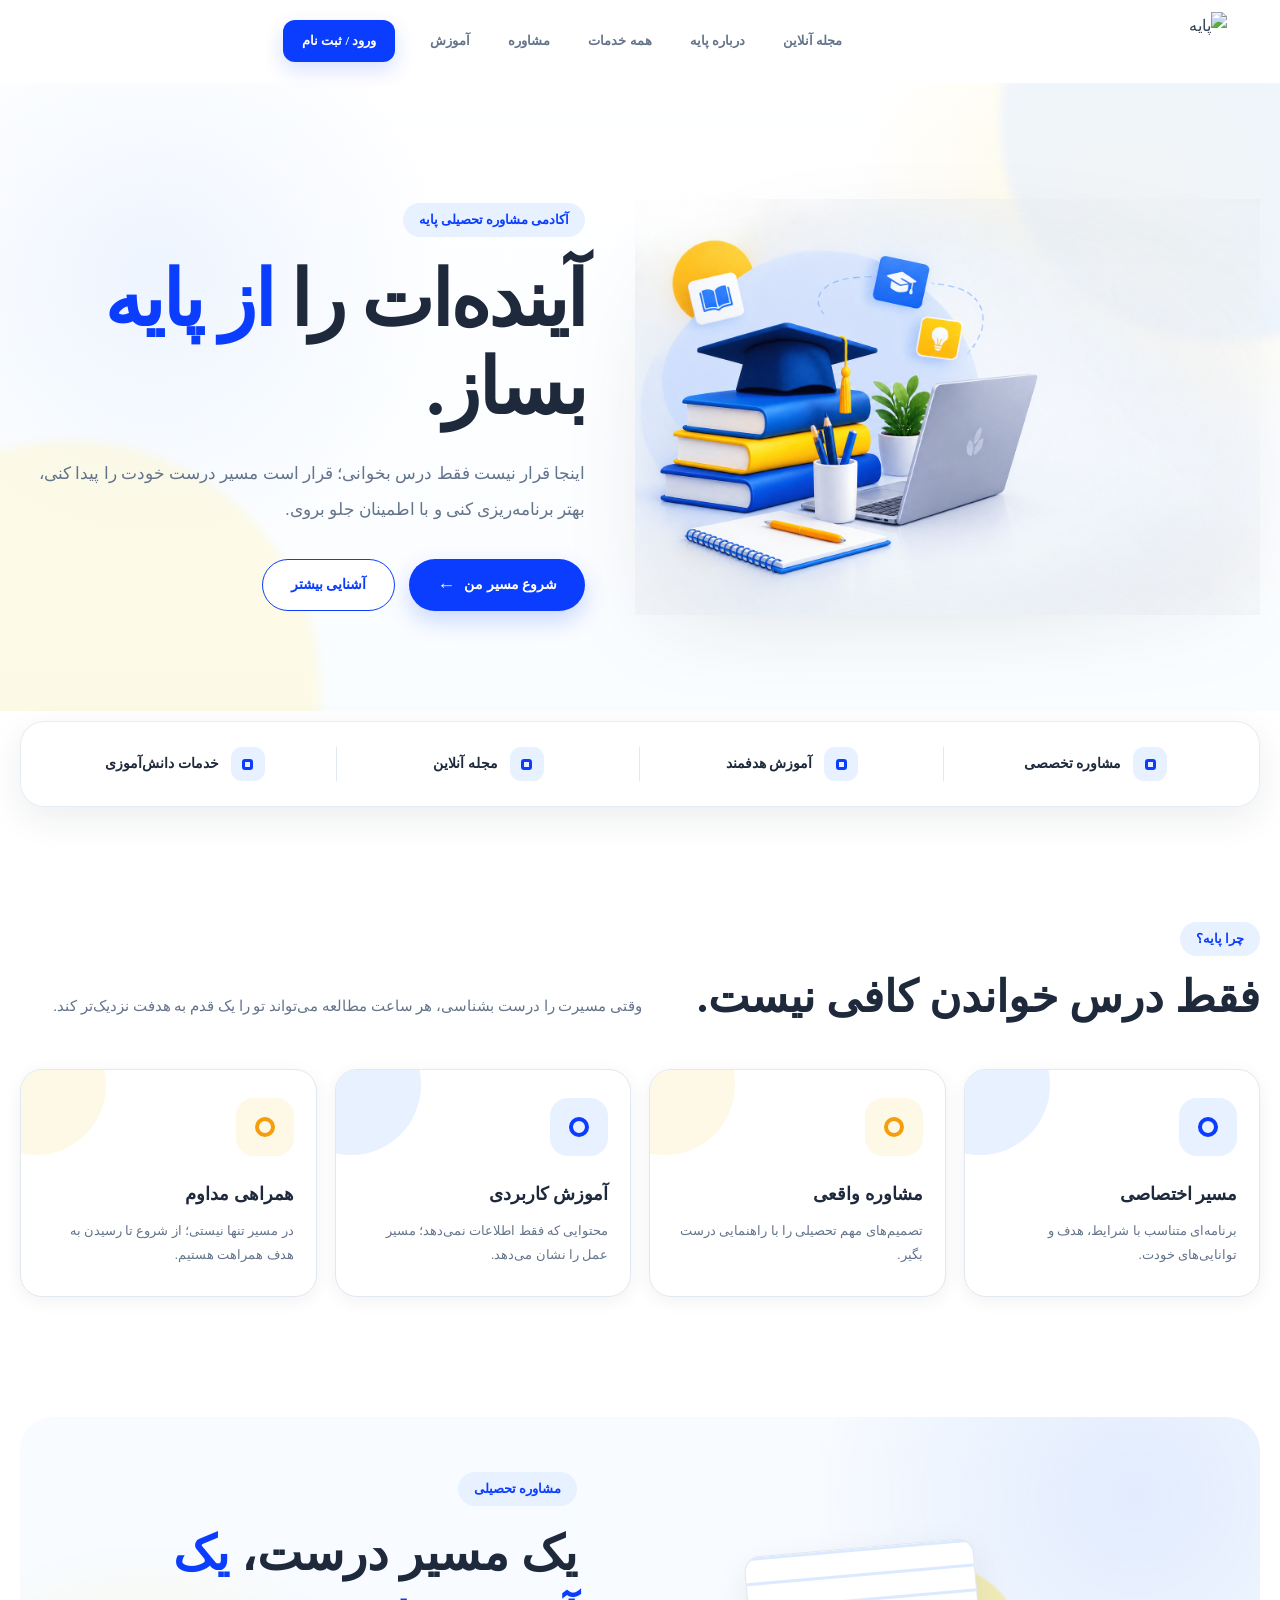
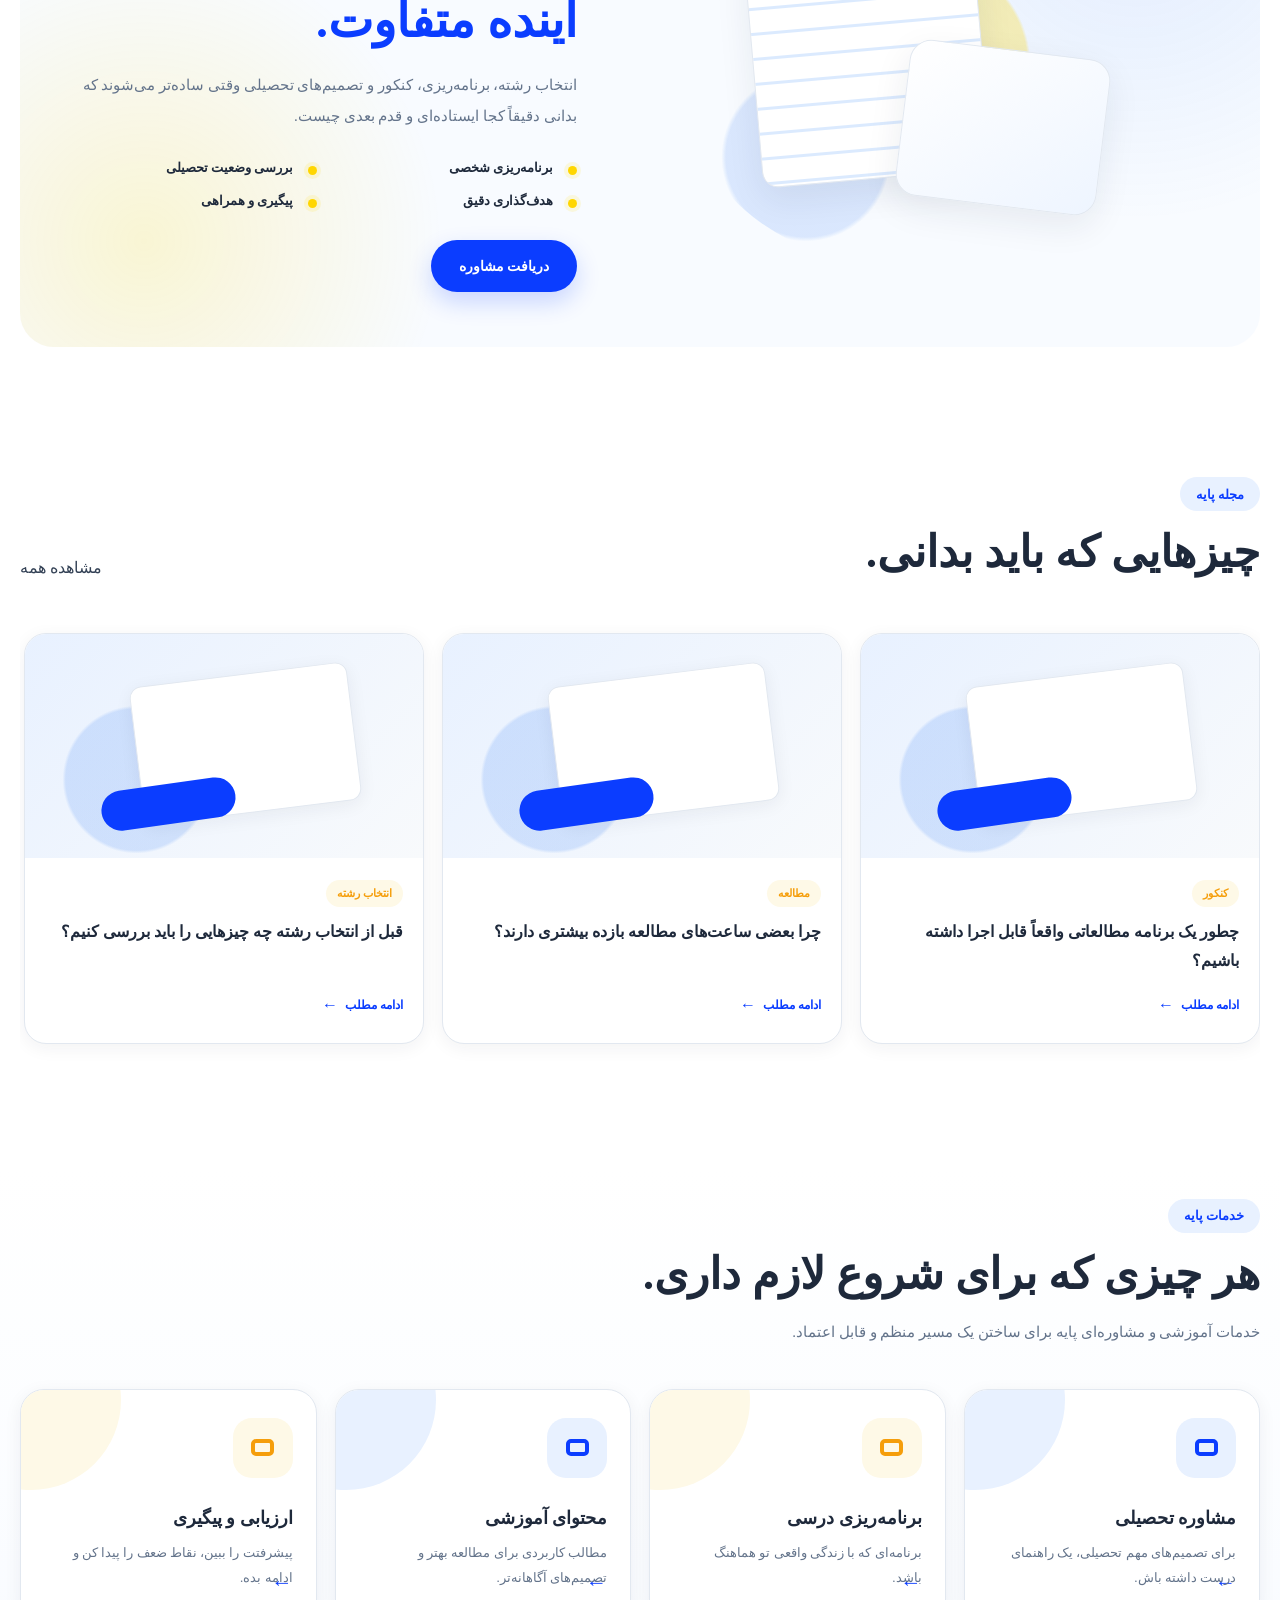
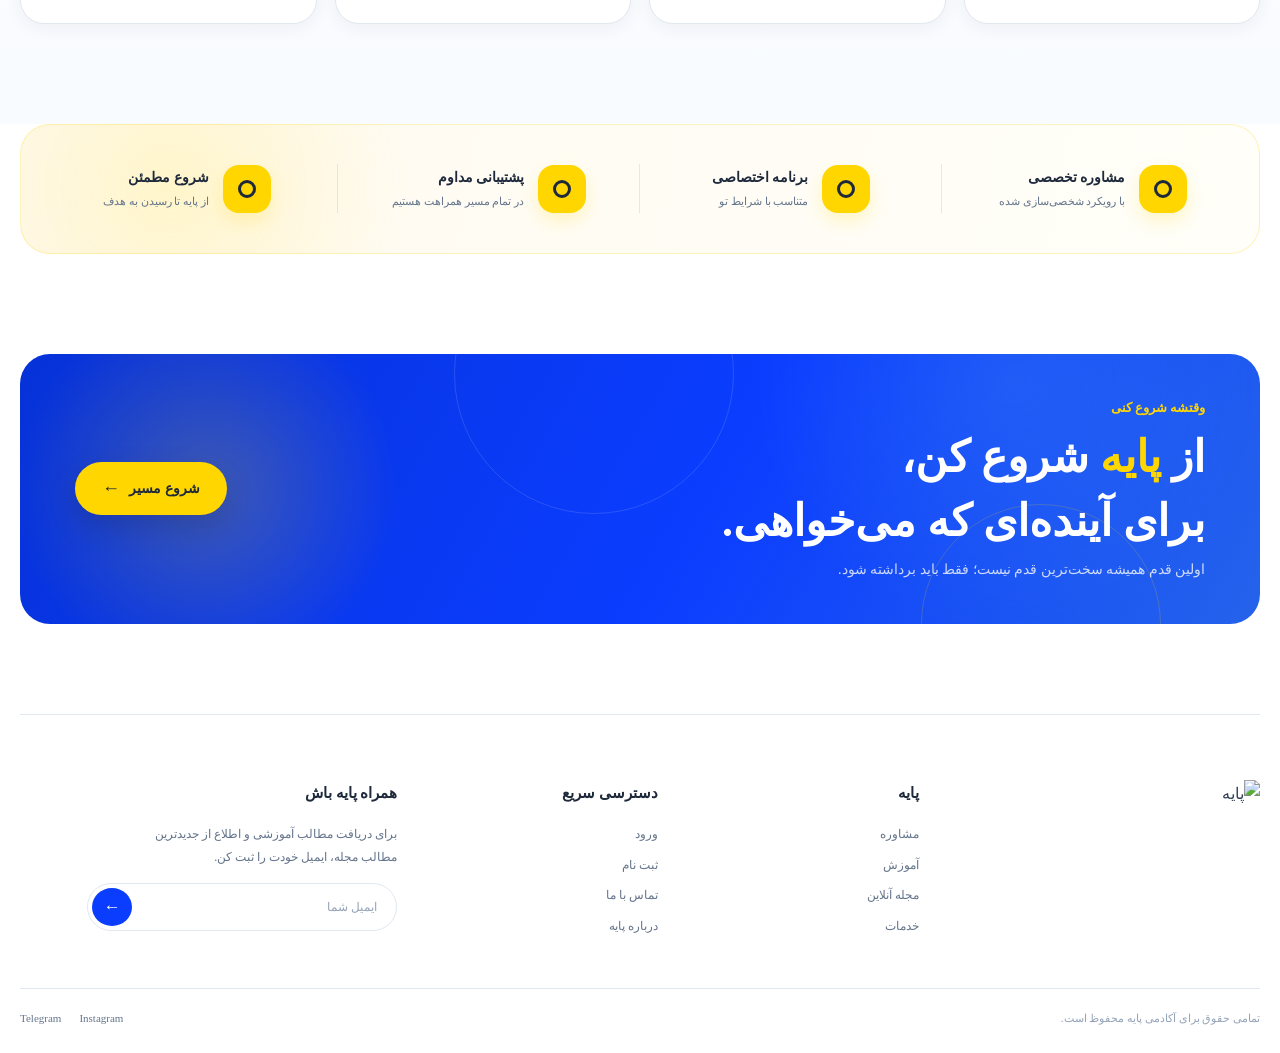
==== index.html @ 0c1ac615 "Update index.html nav for header" ====
<!DOCTYPE html>
<html lang="fa" dir="rtl">
<head>
    <meta charset="UTF-8">
    <meta name="viewport" content="width=device-width, initial-scale=1.0">
    <meta name="description" content="آکادمی مشاوره تحصیلی پایه؛ از پایه شروع کن.">
    <meta name="theme-color" content="#0B3DFF">
    <title>پایه | آکادمی مشاوره تحصیلی</title>

    <link rel="preconnect" href="https://fonts.googleapis.com">
    <link rel="preconnect" href="https://fonts.gstatic.com" crossorigin>
    <link href="https://fonts.googleapis.com/css2?family=Estedad:wght@400;500;600;700;800;900&display=swap" rel="stylesheet">

    <link rel="stylesheet" href="css/base.css">
    <link rel="stylesheet" href="css/header.css">
    <link rel="stylesheet" href="css/home.css">
    <link rel="stylesheet" href="css/login.css">
    <link rel="stylesheet" href="css/responsive.css">
</head>

<body>

    <header class="site-header">

        <div class="container header-inner">

            <a class="site-logo" href="index.html" aria-label="پایه">
                <img src="assets/images/logo.png" alt="پایه">
            </a>

            <nav class="main-navigation" id="main-navigation" aria-label="منوی اصلی">

                <a href="#magazine">
                    مجله آنلاین
                </a>

                <a href="#about">
                    درباره پایه
                </a>

                <a href="#services">
                    همه خدمات
                </a>

                <a href="#consultation">
                    مشاوره
                </a>

                <a href="#education">
                    آموزش
                </a>

                <a class="header-login-link" href="login.html">
                    ورود / ثبت نام
                </a>

            </nav>

            <button
                class="mobile-menu-toggle"
                type="button"
                aria-label="باز کردن منو"
                aria-expanded="false"
                aria-controls="main-navigation"
            >
                <span></span>
                <span></span>
                <span></span>
            </button>

        </div>

    </header>

    <main>

        <section class="hero-section">

            <div class="container hero-content">

                <div class="hero-visual">

                    <div class="hero-illustration">
                        <img src="assets/images/hero.png" alt="فضای آموزشی پایه">
                    </div>

                </div>

                <div class="hero-text">

                    <span class="eyebrow">
                        آکادمی مشاوره تحصیلی پایه
                    </span>

                    <h1>
                        آینده‌ات را
                        <strong>از پایه</strong>
                        بساز.
                    </h1>

                    <p>
                        اینجا قرار نیست فقط درس بخوانی؛
                        قرار است مسیر درست خودت را پیدا کنی،
                        بهتر برنامه‌ریزی کنی و با اطمینان جلو بروی.
                    </p>

                    <div class="hero-actions">

                        <a class="primary-button" href="#consultation">
                            شروع مسیر من
                        </a>

                        <a class="secondary-button" href="#services">
                            آشنایی بیشتر
                        </a>

                    </div>

                </div>

            </div>

        </section>

        <section class="quick-services">

            <div class="container">

                <div class="quick-services-track">

                    <a class="quick-service" href="#consultation">
                        <span class="quick-service-icon"></span>
                        <span>مشاوره تخصصی</span>
                    </a>

                    <a class="quick-service" href="#education">
                        <span class="quick-service-icon"></span>
                        <span>آموزش هدفمند</span>
                    </a>

                    <a class="quick-service" href="#magazine">
                        <span class="quick-service-icon"></span>
                        <span>مجله آنلاین</span>
                    </a>

                    <a class="quick-service" href="#services">
                        <span class="quick-service-icon"></span>
                        <span>خدمات دانش‌آموزی</span>
                    </a>

                </div>

            </div>

        </section>

        <section class="why-section" id="education">

            <div class="container">

                <div class="section-heading">

                    <span class="eyebrow">
                        چرا پایه؟
                    </span>

                    <h2>
                        فقط درس خواندن کافی نیست.
                    </h2>

                    <p>
                        وقتی مسیرت را درست بشناسی، هر ساعت مطالعه
                        می‌تواند تو را یک قدم به هدفت نزدیک‌تر کند.
                    </p>

                </div>

                <div class="features-grid">

                    <article class="feature-card">

                        <div class="feature-icon"></div>

                        <h3>
                            مسیر اختصاصی
                        </h3>

                        <p>
                            برنامه‌ای متناسب با شرایط، هدف و توانایی‌های خودت.
                        </p>

                    </article>

                    <article class="feature-card">

                        <div class="feature-icon"></div>

                        <h3>
                            مشاوره واقعی
                        </h3>

                        <p>
                            تصمیم‌های مهم تحصیلی را با راهنمایی درست بگیر.
                        </p>

                    </article>

                    <article class="feature-card">

                        <div class="feature-icon"></div>

                        <h3>
                            آموزش کاربردی
                        </h3>

                        <p>
                            محتوایی که فقط اطلاعات نمی‌دهد؛ مسیر عمل را نشان می‌دهد.
                        </p>

                    </article>

                    <article class="feature-card">

                        <div class="feature-icon"></div>

                        <h3>
                            همراهی مداوم
                        </h3>

                        <p>
                            در مسیر تنها نیستی؛ از شروع تا رسیدن به هدف همراهت هستیم.
                        </p>

                    </article>

                </div>

            </div>

        </section>

        <section class="consultation-section" id="consultation">

            <div class="container">

                <div class="consultation-content">

                    <div class="consultation-visual">

                        <div class="consultation-illustration"></div>

                    </div>

                    <div class="consultation-text">

                        <span class="eyebrow">
                            مشاوره تحصیلی
                        </span>

                        <h2>
                            یک مسیر درست،
                            <span>یک آینده متفاوت.</span>
                        </h2>

                        <p>
                            انتخاب رشته، برنامه‌ریزی، کنکور و تصمیم‌های تحصیلی
                            وقتی ساده‌تر می‌شوند که بدانی دقیقاً کجا ایستاده‌ای
                            و قدم بعدی چیست.
                        </p>

                        <ul>
                            <li>برنامه‌ریزی شخصی</li>
                            <li>بررسی وضعیت تحصیلی</li>
                            <li>هدف‌گذاری دقیق</li>
                            <li>پیگیری و همراهی</li>
                        </ul>

                        <a class="primary-button" href="login.html">
                            دریافت مشاوره
                        </a>

                    </div>

                </div>

            </div>

        </section>

        <section class="magazine-section" id="magazine">

            <div class="container">

                <div class="section-heading section-heading-inline">

                    <div>
                        <span class="eyebrow">
                            مجله پایه
                        </span>

                        <h2>
                            چیزهایی که باید بدانی.
                        </h2>
                    </div>

                    <a class="text-link" href="#">
                        مشاهده همه
                    </a>

                </div>

                <div class="magazine-track">

                    <article class="article-card">

                        <div class="article-image"></div>

                        <div class="article-content">

                            <span>
                                کنکور
                            </span>

                            <h3>
                                چطور یک برنامه مطالعاتی واقعاً قابل اجرا داشته باشیم؟
                            </h3>

                            <a href="#">
                                ادامه مطلب
                            </a>

                        </div>

                    </article>

                    <article class="article-card">

                        <div class="article-image"></div>

                        <div class="article-content">

                            <span>
                                مطالعه
                            </span>

                            <h3>
                                چرا بعضی ساعت‌های مطالعه بازده بیشتری دارند؟
                            </h3>

                            <a href="#">
                                ادامه مطلب
                            </a>

                        </div>

                    </article>

                    <article class="article-card">

                        <div class="article-image"></div>

                        <div class="article-content">

                            <span>
                                انتخاب رشته
                            </span>

                            <h3>
                                قبل از انتخاب رشته چه چیزهایی را باید بررسی کنیم؟
                            </h3>

                            <a href="#">
                                ادامه مطلب
                            </a>

                        </div>

                    </article>

                    <article class="article-card">

                        <div class="article-image"></div>

                        <div class="article-content">

                            <span>
                                انگیزشی
                            </span>

                            <h3>
                                از مقایسه خودت با دیگران دست بکش و مسیر خودت را بساز.
                            </h3>

                            <a href="#">
                                ادامه مطلب
                            </a>

                        </div>

                    </article>

                </div>

            </div>

        </section>

        <section class="services-section" id="services">

            <div class="container">

                <div class="section-heading">

                    <span class="eyebrow">
                        خدمات پایه
                    </span>

                    <h2>
                        هر چیزی که برای شروع لازم داری.
                    </h2>

                    <p>
                        خدمات آموزشی و مشاوره‌ای پایه برای ساختن یک مسیر منظم و قابل اعتماد.
                    </p>

                </div>

                <div class="services-grid">

                    <a class="service-card" href="login.html">

                        <div class="service-icon"></div>

                        <h3>
                            مشاوره تحصیلی
                        </h3>

                        <p>
                            برای تصمیم‌های مهم تحصیلی، یک راهنمای درست داشته باش.
                        </p>

                    </a>

                    <a class="service-card" href="#education">

                        <div class="service-icon"></div>

                        <h3>
                            برنامه‌ریزی درسی
                        </h3>

                        <p>
                            برنامه‌ای که با زندگی واقعی تو هماهنگ باشد.
                        </p>

                    </a>

                    <a class="service-card" href="#magazine">

                        <div class="service-icon"></div>

                        <h3>
                            محتوای آموزشی
                        </h3>

                        <p>
                            مطالب کاربردی برای مطالعه بهتر و تصمیم‌های آگاهانه‌تر.
                        </p>

                    </a>

                    <a class="service-card" href="login.html">

                        <div class="service-icon"></div>

                        <h3>
                            ارزیابی و پیگیری
                        </h3>

                        <p>
                            پیشرفتت را ببین، نقاط ضعف را پیدا کن و ادامه بده.
                        </p>

                    </a>

                </div>

            </div>

        </section>

        <section class="guarantee-section">

            <div class="container">

                <div class="guarantee-track">

                    <div class="guarantee-item">

                        <span class="guarantee-icon"></span>

                        <div>
                            <strong>مشاوره تخصصی</strong>
                            <small>با رویکرد شخصی‌سازی شده</small>
                        </div>

                    </div>

                    <div class="guarantee-item">

                        <span class="guarantee-icon"></span>

                        <div>
                            <strong>برنامه اختصاصی</strong>
                            <small>متناسب با شرایط تو</small>
                        </div>

                    </div>

                    <div class="guarantee-item">

                        <span class="guarantee-icon"></span>

                        <div>
                            <strong>پشتیبانی مداوم</strong>
                            <small>در تمام مسیر همراهت هستیم</small>
                        </div>

                    </div>

                    <div class="guarantee-item">

                        <span class="guarantee-icon"></span>

                        <div>
                            <strong>شروع مطمئن</strong>
                            <small>از پایه تا رسیدن به هدف</small>
                        </div>

                    </div>

                </div>

            </div>

        </section>

        <section class="final-cta">

            <div class="container">

                <div class="final-cta-content">

                    <div>

                        <span>
                            وقتشه شروع کنی
                        </span>

                        <h2>
                            از <strong>پایه</strong> شروع کن،
                            <br>
                            برای آینده‌ای که می‌خواهی.
                        </h2>

                        <p>
                            اولین قدم همیشه سخت‌ترین قدم نیست؛ فقط باید برداشته شود.
                        </p>

                    </div>

                    <a class="cta-button" href="login.html">
                        شروع مسیر
                    </a>

                </div>

            </div>

        </section>

    </main>

    <footer class="site-footer">

        <div class="container">

            <div class="footer-main">

                <div class="footer-brand">

                    <a href="index.html">
                        <img src="assets/images/logo.png" alt="پایه">
                    </a>

                </div>

                <div class="footer-column">

                    <h3>
                        پایه
                    </h3>

                    <a href="#consultation">
                        مشاوره
                    </a>

                    <a href="#education">
                        آموزش
                    </a>

                    <a href="#magazine">
                        مجله آنلاین
                    </a>

                    <a href="#services">
                        خدمات
                    </a>

                </div>

                <div class="footer-column">

                    <h3>
                        دسترسی سریع
                    </h3>

                    <a href="login.html">
                        ورود
                    </a>

                    <a href="login.html">
                        ثبت نام
                    </a>

                    <a href="#">
                        تماس با ما
                    </a>

                    <a href="#">
                        درباره پایه
                    </a>

                </div>

                <div class="footer-column">

                    <h3>
                        همراه پایه باش
                    </h3>

                    <p>
                        برای دریافت مطالب آموزشی و اطلاع از جدیدترین مطالب مجله، ایمیل خودت را ثبت کن.
                    </p>

                    <form class="newsletter-form">

                        <input
                            type="email"
                            name="email"
                            placeholder="ایمیل شما"
                            autocomplete="email"
                            aria-label="ایمیل شما"
                        >

                        <button type="submit" aria-label="ثبت ایمیل">
                            ←
                        </button>

                    </form>

                </div>

            </div>

            <div class="footer-bottom">

                <span>
                    تمامی حقوق برای آکادمی پایه محفوظ است.
                </span>

                <div class="footer-socials">

                    <a href="#" aria-label="اینستاگرام">
                        Instagram
                    </a>

                    <a href="#" aria-label="تلگرام">
                        Telegram
                    </a>

                </div>

            </div>

        </div>

    </footer>

    <script src="js/header.js" defer></script>
    <script src="js/main.js" defer></script>

</body>
</html>
---- css/base.css ----
:root {
    --primary: #0B3DFF;
    --primary-dark: #0632D8;
    --primary-light: #3B82F6;
    --primary-soft: #E8F1FF;

    --yellow: #FFD600;
    --yellow-light: #FDE68A;
    --yellow-soft: #FEF9E7;
    --orange: #F59E0B;

    --navy: #1E293B;
    --text: #334155;
    --text-light: #64748B;
    --muted: #94A3B8;

    --background: #FFFFFF;
    --surface: #F8FAFC;
    --surface-blue: #F1F5F9;
    --border: #E2E8F0;

    --success: #16A34A;
    --danger: #DC2626;

    --container: 1240px;
    --header-height: 84px;

    --radius-sm: 10px;
    --radius-md: 18px;
    --radius-lg: 28px;
    --radius-xl: 40px;

    --shadow-sm: 0 4px 18px rgba(30, 41, 59, 0.06);
    --shadow-md: 0 12px 35px rgba(30, 41, 59, 0.08);
    --shadow-lg: 0 20px 55px rgba(30, 41, 59, 0.12);

    --transition-fast: 0.2s ease;
    --transition: 0.3s ease;
    --transition-slow: 0.5s ease;
}

*,
*::before,
*::after {
    box-sizing: border-box;
    margin: 0;
    padding: 0;
}

html {
    scroll-behavior: smooth;
    scroll-padding-top: 110px;
    overflow-x: hidden;
}

body {
    min-width: 320px;
    background: var(--background);
    color: var(--text);
    font-family: "Estedad", sans-serif;
    font-size: 16px;
    font-weight: 400;
    line-height: 1.8;
    text-rendering: optimizeLegibility;
    -webkit-font-smoothing: antialiased;
    overflow-x: hidden;
}

body,
button,
input,
textarea,
select {
    font-family: inherit;
}

button,
input,
textarea,
select {
    font-size: inherit;
}

button,
a {
    -webkit-tap-highlight-color: transparent;
}

button {
    border: 0;
    background: none;
    cursor: pointer;
}

a {
    color: inherit;
    text-decoration: none;
}

img,
svg {
    display: block;
    max-width: 100%;
}

img {
    height: auto;
}

ul,
ol {
    list-style: none;
}

input,
textarea {
    outline: none;
}

::selection {
    background: var(--primary);
    color: #fff;
}

::-webkit-scrollbar {
    width: 8px;
    height: 8px;
}

::-webkit-scrollbar-track {
    background: var(--surface);
}

::-webkit-scrollbar-thumb {
    background: #CBD5E1;
    border-radius: 999px;
}

::-webkit-scrollbar-thumb:hover {
    background: var(--primary-light);
}

.site-wrapper {
    position: relative;
    width: 100%;
    min-height: 100vh;
    overflow: hidden;
}

.container {
    width: min(calc(100% - 40px), var(--container));
    margin-inline: auto;
}

.eyebrow {
    display: inline-flex;
    align-items: center;
    width: fit-content;
    min-height: 34px;
    padding: 5px 16px;
    border-radius: 999px;
    background: var(--primary-soft);
    color: var(--primary);
    font-size: 13px;
    font-weight: 700;
    line-height: 1.5;
}

.primary-button,
.secondary-button,
.header-cta,
.cta-button,
.section-link {
    display: inline-flex;
    align-items: center;
    justify-content: center;
    white-space: nowrap;
    transition:
        transform var(--transition),
        background-color var(--transition),
        color var(--transition),
        box-shadow var(--transition),
        border-color var(--transition);
}

.primary-button {
    min-height: 52px;
    padding: 10px 28px;
    border-radius: 999px;
    background: var(--primary);
    color: #fff;
    font-size: 14px;
    font-weight: 700;
    box-shadow: 0 10px 25px rgba(11, 61, 255, 0.2);
}

.primary-button:hover {
    background: var(--primary-dark);
    transform: translateY(-2px);
    box-shadow: 0 14px 30px rgba(11, 61, 255, 0.26);
}

.secondary-button {
    min-height: 52px;
    padding: 10px 28px;
    border: 1.5px solid var(--primary);
    border-radius: 999px;
    background: #fff;
    color: var(--primary);
    font-size: 14px;
    font-weight: 700;
}

.secondary-button:hover {
    background: var(--primary-soft);
    transform: translateY(-2px);
}

.section-heading {
    margin-bottom: 42px;
}

.section-heading h2 {
    margin-top: 12px;
    color: var(--navy);
    font-size: clamp(28px, 4vw, 44px);
    font-weight: 900;
    line-height: 1.35;
}

.section-heading h2 span {
    color: var(--primary);
}

.section-heading p {
    max-width: 620px;
    margin-top: 12px;
    color: var(--text-light);
    font-size: 15px;
    line-height: 2;
}

.section-heading-inline {
    display: flex;
    align-items: flex-end;
    justify-content: space-between;
    gap: 30px;
}

.section-link {
    color: var(--primary);
    font-size: 14px;
    font-weight: 700;
}

.section-link:hover {
    transform: translateX(-4px);
}

.mobile-menu-toggle {
    display: none;
    align-items: center;
    justify-content: center;
    flex-direction: column;
    gap: 5px;
    width: 44px;
    height: 44px;
    border-radius: 12px;
    background: var(--primary-soft);
}

.mobile-menu-toggle span {
    display: block;
    width: 20px;
    height: 2px;
    border-radius: 5px;
    background: var(--primary);
    transition: transform var(--transition), opacity var(--transition);
}

.no-scroll {
    overflow: hidden;
}

@media (max-width: 1100px) {
    :root {
        --container: 960px;
    }

    .container {
        width: min(calc(100% - 32px), var(--container));
    }
}

@media (max-width: 767px) {
    :root {
        --header-height: 70px;
    }

    html {
        scroll-padding-top: 85px;
    }

    body {
        font-size: 15px;
    }

    .container {
        width: calc(100% - 28px);
    }

    .eyebrow {
        min-height: 30px;
        padding: 4px 13px;
        font-size: 11px;
    }

    .primary-button,
    .secondary-button {
        min-height: 48px;
        padding-inline: 22px;
        font-size: 13px;
    }

    .section-heading {
        margin-bottom: 28px;
    }

    .section-heading h2 {
        margin-top: 9px;
        font-size: 28px;
    }

    .section-heading p {
        font-size: 13px;
        line-height: 1.9;
    }

    .section-heading-inline {
        align-items: flex-start;
        flex-direction: column;
        gap: 14px;
    }

    .mobile-menu-toggle {
        display: flex;
    }

    ::-webkit-scrollbar {
        width: 5px;
        height: 5px;
    }
}

@media (prefers-reduced-motion: reduce) {
    html {
        scroll-behavior: auto;
    }

    *,
    *::before,
    *::after {
        scroll-behavior: auto !important;
        transition-duration: 0.01ms !important;
        animation-duration: 0.01ms !important;
        animation-iteration-count: 1 !important;
    }
}
---- css/header.css ----
.site-header {
    position: sticky;
    top: 0;
    z-index: 1000;
    width: 100%;
    border-bottom: 1px solid transparent;
    background: rgba(255, 255, 255, 0.88);
    backdrop-filter: blur(18px);
    -webkit-backdrop-filter: blur(18px);
    transition:
        background-color var(--transition),
        border-color var(--transition),
        box-shadow var(--transition);
}

.site-header.is-scrolled {
    border-color: rgba(226, 232, 240, 0.9);
    background: rgba(255, 255, 255, 0.96);
    box-shadow: 0 8px 30px rgba(15, 23, 42, 0.06);
}

.header-inner {
    display: flex;
    align-items: center;
    justify-content: space-between;
    min-height: 82px;
    gap: 35px;
}

.site-logo {
    display: inline-flex;
    align-items: center;
    justify-content: center;
    flex-shrink: 0;
    width: 105px;
    height: 62px;
}

.site-logo img {
    display: block;
    width: auto;
    max-width: 100%;
    height: 58px;
    object-fit: contain;
}

.main-navigation {
    display: flex;
    align-items: center;
    justify-content: center;
    gap: 8px;
    margin-right: auto;
    margin-left: auto;
}

.main-navigation a {
    position: relative;
    display: inline-flex;
    align-items: center;
    justify-content: center;
    min-height: 42px;
    padding: 8px 15px;
    border-radius: 12px;
    color: var(--text-light);
    font-size: 13px;
    font-weight: 600;
    transition:
        color var(--transition),
        background-color var(--transition);
}

.main-navigation a:not(.header-login-link)::after {
    position: absolute;
    right: 50%;
    bottom: 3px;
    width: 0;
    height: 2px;
    border-radius: 999px;
    background: var(--primary);
    content: "";
    transform: translateX(50%);
    transition: width var(--transition);
}

.main-navigation a:not(.header-login-link):hover {
    color: var(--primary);
    background: var(--primary-soft);
}

.main-navigation a:not(.header-login-link):hover::after {
    width: 18px;
}

.main-navigation .header-login-link {
    margin-right: 12px;
    padding: 9px 19px;
    background: var(--primary);
    color: #fff;
    box-shadow: 0 8px 20px rgba(11, 61, 255, 0.16);
}

.main-navigation .header-login-link:hover {
    background: var(--primary-dark);
    color: #fff;
    transform: translateY(-1px);
}

.mobile-menu-toggle {
    display: none;
    align-items: center;
    justify-content: center;
    flex-direction: column;
    gap: 5px;
    width: 43px;
    height: 43px;
    flex-shrink: 0;
    border: 1px solid var(--border);
    border-radius: 13px;
    background: #fff;
}

.mobile-menu-toggle span {
    display: block;
    width: 19px;
    height: 2px;
    border-radius: 999px;
    background: var(--navy);
    transition:
        transform var(--transition),
        opacity var(--transition);
}

.mobile-menu-toggle.is-active span:nth-child(1) {
    transform: translateY(7px) rotate(45deg);
}

.mobile-menu-toggle.is-active span:nth-child(2) {
    opacity: 0;
}

.mobile-menu-toggle.is-active span:nth-child(3) {
    transform: translateY(-7px) rotate(-45deg);
}

@media (max-width: 900px) {
    .header-inner {
        min-height: 74px;
        gap: 20px;
    }

    .site-logo {
        width: 90px;
        height: 56px;
    }

    .site-logo img {
        height: 52px;
    }

    .main-navigation {
        gap: 2px;
    }

    .main-navigation a {
        padding-inline: 11px;
        font-size: 12px;
    }

    .main-navigation .header-login-link {
        margin-right: 7px;
        padding-inline: 14px;
    }
}

@media (max-width: 820px) {
    .header-inner {
        min-height: 68px;
    }

    .site-logo {
        width: 82px;
        height: 50px;
    }

    .site-logo img {
        height: 48px;
    }

    .mobile-menu-toggle {
        display: flex;
    }

    .main-navigation {
        position: absolute;
        top: calc(100% + 8px);
        right: 14px;
        left: 14px;
        display: flex;
        align-items: stretch;
        flex-direction: column;
        gap: 4px;
        margin: 0;
        padding: 9px;
        border: 1px solid rgba(226, 232, 240, 0.9);
        border-radius: 20px;
        background: rgba(255, 255, 255, 0.98);
        box-shadow: 0 20px 45px rgba(15, 23, 42, 0.12);
        opacity: 0;
        visibility: hidden;
        transform: translateY(-8px);
        transition:
            opacity var(--transition),
            visibility var(--transition),
            transform var(--transition);
    }

    .main-navigation.is-open {
        opacity: 1;
        visibility: visible;
        transform: translateY(0);
    }

    .main-navigation a {
        justify-content: flex-start;
        min-height: 48px;
        padding: 10px 15px;
        border-radius: 13px;
        font-size: 13px;
    }

    .main-navigation a:not(.header-login-link)::after {
        display: none;
    }

    .main-navigation a:not(.header-login-link):hover {
        background: var(--primary-soft);
    }

    .main-navigation .header-login-link {
        justify-content: center;
        margin: 4px 0 0;
    }
}

@media (max-width: 420px) {
    .header-inner {
        padding-inline: 14px;
    }

    .main-navigation {
        right: 10px;
        left: 10px;
    }
}
---- css/home.css ----
.hero-section {
    position: relative;
    isolation: isolate;
    padding: 54px 0 34px;
    overflow: hidden;
    background:
        radial-gradient(circle at 12% 30%, rgba(59, 130, 246, 0.08), transparent 24%),
        radial-gradient(circle at 88% 18%, rgba(255, 214, 0, 0.11), transparent 22%),
        linear-gradient(180deg, #ffffff 0%, #fafdff 100%);
}

.hero-section::before {
    position: absolute;
    top: -180px;
    right: -160px;
    z-index: -1;
    width: 440px;
    height: 440px;
    border-radius: 50%;
    background: rgba(232, 241, 255, 0.65);
    content: "";
    filter: blur(4px);
}

.hero-section::after {
    position: absolute;
    bottom: -230px;
    left: -180px;
    z-index: -1;
    width: 500px;
    height: 500px;
    border-radius: 50%;
    background: rgba(255, 246, 198, 0.42);
    content: "";
    filter: blur(5px);
}

.hero-content {
    display: grid;
    grid-template-columns: minmax(0, 1.05fr) minmax(0, 0.95fr);
    align-items: center;
    gap: 50px;
    min-height: 540px;
}

.hero-visual {
    position: relative;
    display: flex;
    align-items: center;
    justify-content: center;
    min-height: 500px;
    order: 1;
}

.hero-illustration {
    position: relative;
    display: flex;
    align-items: center;
    justify-content: center;
    width: 100%;
    max-width: 650px;
    min-height: 0;
    margin: 0 auto;
    background: transparent;
}

.hero-illustration img {
    display: block;
    width: 100%;
    max-width: 650px;
    height: auto;
    object-fit: contain;
    filter: drop-shadow(0 22px 35px rgba(15, 23, 42, 0.1));
}

.hero-text {
    position: relative;
    z-index: 2;
    order: 2;
}

.hero-text .eyebrow {
    margin-bottom: 20px;
}

.hero-text h1 {
    max-width: 650px;
    color: var(--navy);
    font-size: clamp(48px, 6vw, 78px);
    font-weight: 900;
    line-height: 1.15;
    letter-spacing: -2px;
}

.hero-text h1 strong {
    color: var(--primary);
    font-weight: 900;
}

.hero-text h1 span {
    display: block;
    color: var(--yellow);
}

.hero-text > p {
    max-width: 600px;
    margin-top: 22px;
    color: var(--text-light);
    font-size: 17px;
    font-weight: 500;
    line-height: 2.15;
}

.hero-actions {
    display: flex;
    align-items: center;
    gap: 14px;
    margin-top: 30px;
}

.hero-actions .primary-button::after {
    margin-right: 9px;
    content: "←";
    font-size: 18px;
    line-height: 1;
}

.quick-services {
    position: relative;
    z-index: 5;
    padding: 10px 0 65px;
}

.quick-services-track {
    display: flex;
    align-items: stretch;
    justify-content: space-between;
    min-height: 86px;
    padding: 8px 12px;
    border: 1px solid rgba(226, 232, 240, 0.8);
    border-radius: 24px;
    background: rgba(255, 255, 255, 0.94);
    box-shadow: var(--shadow-md);
}

.quick-service {
    position: relative;
    display: flex;
    align-items: center;
    justify-content: center;
    gap: 12px;
    flex: 1;
    min-width: 0;
    padding: 14px 20px;
    color: var(--navy);
    font-size: 14px;
    font-weight: 700;
    transition:
        color var(--transition),
        background-color var(--transition),
        transform var(--transition);
}

.quick-service + .quick-service::before {
    position: absolute;
    top: 25%;
    right: 0;
    width: 1px;
    height: 50%;
    background: var(--border);
    content: "";
}

.quick-service:hover {
    color: var(--primary);
    background: var(--primary-soft);
    border-radius: 16px;
    transform: translateY(-2px);
}

.quick-service-icon {
    position: relative;
    display: inline-flex;
    align-items: center;
    justify-content: center;
    width: 34px;
    height: 34px;
    flex-shrink: 0;
    border-radius: 11px;
    background: var(--primary-soft);
}

.quick-service-icon::before {
    width: 11px;
    height: 11px;
    border: 3px solid var(--primary);
    border-radius: 3px;
    content: "";
}

.why-section {
    position: relative;
    padding: 50px 0 100px;
    background: #fff;
}

.why-section .section-heading {
    display: grid;
    grid-template-columns: auto minmax(0, 1fr);
    grid-template-areas:
        "eyebrow eyebrow"
        "title text";
    align-items: end;
    column-gap: 55px;
}

.why-section .section-heading .eyebrow {
    grid-area: eyebrow;
}

.why-section .section-heading h2 {
    grid-area: title;
}

.why-section .section-heading p {
    grid-area: text;
    margin: 0 0 6px;
}

.features-grid {
    display: grid;
    grid-template-columns: repeat(4, minmax(0, 1fr));
    gap: 18px;
}

.feature-card {
    position: relative;
    min-height: 225px;
    padding: 28px 22px;
    border: 1px solid var(--border);
    border-radius: 22px;
    background: #fff;
    box-shadow: var(--shadow-sm);
    overflow: hidden;
    transition:
        transform var(--transition),
        box-shadow var(--transition),
        border-color var(--transition);
}

.feature-card::before {
    position: absolute;
    top: -55px;
    left: -55px;
    width: 140px;
    height: 140px;
    border-radius: 50%;
    background: var(--primary-soft);
    content: "";
}

.feature-card:nth-child(even)::before {
    background: var(--yellow-soft);
}

.feature-card:hover {
    border-color: rgba(11, 61, 255, 0.18);
    transform: translateY(-7px);
    box-shadow: var(--shadow-md);
}

.feature-icon {
    position: relative;
    z-index: 1;
    display: flex;
    align-items: center;
    justify-content: center;
    width: 58px;
    height: 58px;
    margin-bottom: 22px;
    border-radius: 18px;
    background: var(--primary-soft);
}

.feature-card:nth-child(even) .feature-icon {
    background: var(--yellow-soft);
}

.feature-icon::before {
    width: 20px;
    height: 20px;
    border: 4px solid var(--primary);
    border-radius: 50%;
    content: "";
}

.feature-card:nth-child(even) .feature-icon::before {
    border-color: var(--orange);
}

.feature-card h3 {
    position: relative;
    z-index: 1;
    color: var(--navy);
    font-size: 18px;
    font-weight: 800;
}

.feature-card p {
    position: relative;
    z-index: 1;
    margin-top: 8px;
    color: var(--text-light);
    font-size: 13px;
    line-height: 1.9;
}

.consultation-section {
    padding: 20px 0 100px;
}

.consultation-content {
    display: grid;
    grid-template-columns: minmax(0, 1fr) minmax(0, 0.9fr);
    align-items: center;
    gap: 70px;
    min-height: 470px;
    padding: 55px;
    border-radius: 34px;
    background:
        radial-gradient(circle at 10% 80%, rgba(255, 214, 0, 0.17), transparent 25%),
        radial-gradient(circle at 90% 15%, rgba(59, 130, 246, 0.12), transparent 27%),
        #f8fbff;
    overflow: hidden;
}

.consultation-visual {
    position: relative;
    display: flex;
    align-items: center;
    justify-content: center;
    min-height: 350px;
    order: 1;
}

.consultation-illustration {
    position: relative;
    width: min(100%, 480px);
    aspect-ratio: 1 / 0.78;
    border-radius: 45% 55% 50% 50%;
    background:
        radial-gradient(circle at 50% 45%, rgba(255, 214, 0, 0.28) 0 32%, transparent 33%),
        radial-gradient(circle at 25% 70%, rgba(59, 130, 246, 0.16) 0 18%, transparent 19%);
}

.consultation-illustration::before {
    position: absolute;
    top: 14%;
    left: 14%;
    width: 48%;
    height: 62%;
    border-radius: 16px;
    background:
        repeating-linear-gradient(
            to bottom,
            #dbeafe 0 3px,
            transparent 3px 25px
        ),
        #fff;
    border: 1px solid var(--border);
    box-shadow: var(--shadow-md);
    content: "";
    transform: rotate(-5deg);
}

.consultation-illustration::after {
    position: absolute;
    right: 13%;
    bottom: 17%;
    width: 42%;
    height: 42%;
    border-radius: 22px;
    background:
        linear-gradient(145deg, #fff 0%, #eef5ff 100%);
    border: 1px solid var(--border);
    box-shadow: var(--shadow-md);
    content: "";
    transform: rotate(7deg);
}

.consultation-text {
    order: 2;
}

.consultation-text h2 {
    margin-top: 14px;
    color: var(--navy);
    font-size: clamp(30px, 4vw, 48px);
    font-weight: 900;
    line-height: 1.4;
}

.consultation-text h2 span {
    color: var(--primary);
}

.consultation-text > p {
    max-width: 600px;
    margin-top: 15px;
    color: var(--text-light);
    font-size: 15px;
    line-height: 2.1;
}

.consultation-text ul {
    display: grid;
    grid-template-columns: repeat(2, minmax(0, 1fr));
    gap: 10px 18px;
    margin: 23px 0 28px;
}

.consultation-text li {
    position: relative;
    padding-right: 24px;
    color: var(--navy);
    font-size: 13px;
    font-weight: 600;
}

.consultation-text li::before {
    position: absolute;
    top: 10px;
    right: 0;
    width: 9px;
    height: 9px;
    border-radius: 50%;
    background: var(--yellow);
    box-shadow: 0 0 0 4px rgba(255, 214, 0, 0.13);
    content: "";
}

.magazine-section {
    padding: 30px 0 105px;
    background: #fff;
}

.magazine-track {
    display: flex;
    gap: 18px;
    overflow-x: auto;
    overscroll-behavior-inline: contain;
    scroll-snap-type: x mandatory;
    scrollbar-width: none;
    padding: 8px 2px 20px;
}

.magazine-track::-webkit-scrollbar {
    display: none;
}

.article-card {
    flex: 0 0 calc((100% - 36px) / 3);
    scroll-snap-align: start;
    min-width: 280px;
    border: 1px solid var(--border);
    border-radius: 22px;
    background: #fff;
    overflow: hidden;
    box-shadow: var(--shadow-sm);
    transition:
        transform var(--transition),
        box-shadow var(--transition);
}

.article-card:hover {
    transform: translateY(-6px);
    box-shadow: var(--shadow-md);
}

.article-image {
    position: relative;
    aspect-ratio: 16 / 9;
    background:
        radial-gradient(circle at 70% 35%, rgba(255, 214, 0, 0.7) 0 12%, transparent 13%),
        radial-gradient(circle at 28% 65%, rgba(59, 130, 246, 0.18) 0 22%, transparent 23%),
        linear-gradient(135deg, #e8f1ff, #f8fafc);
    overflow: hidden;
}

.article-image::before {
    position: absolute;
    top: 18%;
    right: 17%;
    width: 55%;
    height: 62%;
    border-radius: 12px;
    background: #fff;
    border: 1px solid var(--border);
    box-shadow: var(--shadow-sm);
    content: "";
    transform: rotate(-7deg);
}

.article-image::after {
    position: absolute;
    bottom: 15%;
    left: 19%;
    width: 34%;
    height: 18%;
    border-radius: 999px;
    background: var(--primary);
    content: "";
    transform: rotate(-8deg);
}

.article-content {
    padding: 20px 20px 23px;
}

.article-content > span {
    display: inline-flex;
    padding: 4px 11px;
    border-radius: 999px;
    background: var(--yellow-soft);
    color: var(--orange);
    font-size: 11px;
    font-weight: 700;
}

.article-content h3 {
    min-height: 58px;
    margin-top: 11px;
    color: var(--navy);
    font-size: 16px;
    font-weight: 800;
    line-height: 1.8;
}

.article-content a {
    display: inline-flex;
    align-items: center;
    gap: 7px;
    margin-top: 15px;
    color: var(--primary);
    font-size: 12px;
    font-weight: 700;
}

.article-content a::after {
    content: "←";
    font-size: 16px;
}

.services-section {
    padding: 30px 0 100px;
    background: linear-gradient(180deg, #fff 0%, #f8fbff 100%);
}

.services-grid {
    display: grid;
    grid-template-columns: repeat(4, minmax(0, 1fr));
    gap: 18px;
}

.service-card {
    position: relative;
    min-height: 235px;
    padding: 28px 23px;
    border: 1px solid var(--border);
    border-radius: 24px;
    background: #fff;
    box-shadow: var(--shadow-sm);
    overflow: hidden;
    transition:
        transform var(--transition),
        box-shadow var(--transition),
        border-color var(--transition);
}

.service-card::before {
    position: absolute;
    top: -80px;
    left: -80px;
    width: 180px;
    height: 180px;
    border-radius: 50%;
    background: var(--primary-soft);
    content: "";
}

.service-card:nth-child(even)::before {
    background: var(--yellow-soft);
}

.service-card:hover {
    border-color: rgba(11, 61, 255, 0.2);
    transform: translateY(-7px);
    box-shadow: var(--shadow-md);
}

.service-icon {
    position: relative;
    z-index: 1;
    display: flex;
    align-items: center;
    justify-content: center;
    width: 60px;
    height: 60px;
    margin-bottom: 24px;
    border-radius: 19px;
    background: var(--primary-soft);
}

.service-card:nth-child(even) .service-icon {
    background: var(--yellow-soft);
}

.service-icon::before {
    width: 23px;
    height: 17px;
    border: 4px solid var(--primary);
    border-radius: 5px;
    content: "";
}

.service-card:nth-child(even) .service-icon::before {
    border-color: var(--orange);
}

.service-card h3 {
    position: relative;
    z-index: 1;
    color: var(--navy);
    font-size: 18px;
    font-weight: 800;
}

.service-card p {
    position: relative;
    z-index: 1;
    max-width: 230px;
    margin-top: 7px;
    color: var(--text-light);
    font-size: 13px;
    line-height: 1.9;
}

.service-card::after {
    position: absolute;
    right: 23px;
    bottom: 21px;
    color: var(--primary);
    content: "←";
    font-size: 21px;
    font-weight: 500;
    transition: transform var(--transition);
}

.service-card:hover::after {
    transform: translateX(-5px);
}

.guarantee-section {
    padding: 0 0 100px;
}

.guarantee-track {
    display: grid;
    grid-template-columns: repeat(4, minmax(0, 1fr));
    min-height: 130px;
    padding: 15px;
    border-radius: 30px;
    background:
        radial-gradient(circle at 12% 50%, rgba(255, 214, 0, 0.16), transparent 22%),
        linear-gradient(100deg, #fffaf0 0%, #fffef8 100%);
    border: 1px solid rgba(255, 214, 0, 0.24);
}

.guarantee-item {
    position: relative;
    display: flex;
    align-items: center;
    justify-content: center;
    gap: 14px;
    padding: 20px;
}

.guarantee-item + .guarantee-item::before {
    position: absolute;
    top: 25%;
    right: 0;
    width: 1px;
    height: 50%;
    background: rgba(245, 158, 11, 0.25);
    content: "";
}

.guarantee-icon {
    display: flex;
    align-items: center;
    justify-content: center;
    width: 48px;
    height: 48px;
    flex-shrink: 0;
    border-radius: 16px;
    background: var(--yellow);
    box-shadow: 0 8px 18px rgba(255, 214, 0, 0.2);
}

.guarantee-icon::before {
    width: 18px;
    height: 18px;
    border: 3px solid var(--navy);
    border-radius: 50%;
    content: "";
}

.guarantee-item strong,
.guarantee-item small {
    display: block;
}

.guarantee-item strong {
    color: var(--navy);
    font-size: 14px;
    font-weight: 800;
}

.guarantee-item small {
    margin-top: 2px;
    color: var(--text-light);
    font-size: 11px;
}

.final-cta {
    padding: 0 0 90px;
}

.final-cta-content {
    position: relative;
    display: flex;
    align-items: center;
    justify-content: space-between;
    gap: 40px;
    min-height: 220px;
    padding: 42px 55px;
    border-radius: 30px;
    background:
        radial-gradient(circle at 15% 50%, rgba(255, 214, 0, 0.22), transparent 18%),
        radial-gradient(circle at 80% 10%, rgba(59, 130, 246, 0.3), transparent 25%),
        linear-gradient(120deg, #0632d8 0%, #0b3dff 55%, #2563eb 100%);
    color: #fff;
    overflow: hidden;
}

.final-cta-content::before {
    position: absolute;
    top: -120px;
    left: 35%;
    width: 280px;
    height: 280px;
    border: 1px solid rgba(255, 255, 255, 0.13);
    border-radius: 50%;
    content: "";
}

.final-cta-content::after {
    position: absolute;
    right: 8%;
    bottom: -120px;
    width: 240px;
    height: 240px;
    border: 1px solid rgba(255, 214, 0, 0.18);
    border-radius: 50%;
    content: "";
}

.final-cta-content > div {
    position: relative;
    z-index: 1;
}

.final-cta-content > div > span {
    display: block;
    margin-bottom: 7px;
    color: var(--yellow);
    font-size: 13px;
    font-weight: 700;
}

.final-cta-content h2 {
    color: #fff;
    font-size: clamp(28px, 4vw, 44px);
    font-weight: 900;
    line-height: 1.45;
}

.final-cta-content h2 strong {
    color: var(--yellow);
}

.final-cta-content p {
    margin-top: 3px;
    color: rgba(255, 255, 255, 0.78);
    font-size: 14px;
}

.cta-button {
    position: relative;
    z-index: 1;
    min-height: 52px;
    padding: 10px 27px;
    border-radius: 999px;
    background: var(--yellow);
    color: var(--navy);
    font-size: 14px;
    font-weight: 800;
    box-shadow: 0 12px 30px rgba(0, 0, 0, 0.15);
}

.cta-button::after {
    margin-right: 9px;
    content: "←";
    font-size: 18px;
}

.cta-button:hover {
    background: #fff;
    transform: translateY(-3px);
}

.site-footer {
    padding: 0 0 24px;
    background: #fff;
}

.footer-main {
    display: grid;
    grid-template-columns: 1.1fr 0.8fr 0.8fr 1.4fr;
    gap: 45px;
    padding: 65px 0 50px;
    border-top: 1px solid var(--border);
}

.footer-brand {
    display: inline-flex;
    align-items: flex-start;
}

.footer-brand img {
    width: auto;
    max-width: 150px;
    height: auto;
    max-height: 115px;
    object-fit: contain;
}

.footer-column {
    display: flex;
    align-items: flex-start;
    flex-direction: column;
    gap: 8px;
}

.footer-column h3 {
    margin-bottom: 8px;
    color: var(--navy);
    font-size: 15px;
    font-weight: 800;
}

.footer-column a,
.footer-column p {
    color: var(--text-light);
    font-size: 12px;
    line-height: 1.9;
}

.footer-column a {
    transition: color var(--transition);
}

.footer-column a:hover {
    color: var(--primary);
}

.footer-column p {
    max-width: 270px;
}

.newsletter-form {
    display: flex;
    width: 100%;
    max-width: 310px;
    height: 48px;
    margin-top: 7px;
    padding: 4px;
    border: 1px solid var(--border);
    border-radius: 999px;
    background: #fff;
}

.newsletter-form input {
    width: 100%;
    min-width: 0;
    padding: 0 15px;
    border: 0;
    background: transparent;
    color: var(--navy);
    font-size: 12px;
}

.newsletter-form input::placeholder {
    color: var(--muted);
}

.newsletter-form button {
    display: flex;
    align-items: center;
    justify-content: center;
    width: 40px;
    flex-shrink: 0;
    border-radius: 50%;
    background: var(--primary);
    color: #fff;
    font-size: 17px;
    transition: background-color var(--transition);
}

.newsletter-form button:hover {
    background: var(--primary-dark);
}

.footer-bottom {
    display: flex;
    align-items: center;
    justify-content: space-between;
    gap: 20px;
    padding-top: 20px;
    border-top: 1px solid var(--border);
    color: var(--muted);
    font-size: 11px;
}

.footer-socials {
    display: flex;
    align-items: center;
    gap: 18px;
}

.footer-socials a {
    color: var(--text-light);
    transition: color var(--transition);
}

.footer-socials a:hover {
    color: var(--primary);
}

@media (max-width: 1100px) {
    .hero-content {
        gap: 30px;
    }

    .hero-text h1 {
        font-size: clamp(44px, 6vw, 66px);
    }

    .features-grid,
    .services-grid {
        grid-template-columns: repeat(2, minmax(0, 1fr));
    }

    .article-card {
        flex-basis: calc((100% - 18px) / 2);
    }

    .guarantee-track {
        grid-template-columns: repeat(2, minmax(0, 1fr));
    }

    .guarantee-item:nth-child(3)::before {
        display: none;
    }

    .footer-main {
        grid-template-columns: repeat(2, minmax(0, 1fr));
    }
}

@media (max-width: 820px) {
    .hero-section {
        padding-top: 30px;
    }

    .hero-content {
        grid-template-columns: 1fr;
        gap: 15px;
        min-height: auto;
    }

    .hero-visual {
        min-height: 390px;
        order: 1;
    }

    .hero-text {
        text-align: center;
        order: 2;
    }

    .hero-text .eyebrow {
        margin-inline: auto;
    }

    .hero-text h1 {
        max-width: 100%;
        font-size: clamp(45px, 11vw, 70px);
        letter-spacing: -1px;
    }

    .hero-text > p {
        margin-inline: auto;
        font-size: 15px;
    }

    .hero-actions {
        justify-content: center;
    }

    .quick-services {
        padding-bottom: 55px;
    }

    .quick-services-track {
        justify-content: flex-start;
        gap: 6px;
        padding: 7px;
        overflow-x: auto;
        scrollbar-width: none;
    }

    .quick-services-track::-webkit-scrollbar {
        display: none;
    }

    .quick-service {
        flex: 0 0 auto;
        min-width: 175px;
        padding-inline: 15px;
    }

    .quick-service + .quick-service::before {
        display: none;
    }

    .why-section .section-heading {
        display: block;
    }

    .why-section .section-heading p {
        margin-top: 12px;
    }

    .consultation-content {
        grid-template-columns: 1fr;
        gap: 25px;
        padding: 40px 30px;
    }

    .consultation-visual {
        min-height: 290px;
    }

    .consultation-text {
        text-align: center;
    }

    .consultation-text > p {
        margin-inline: auto;
    }

    .consultation-text ul {
        text-align: right;
    }

    .consultation-text .primary-button {
        margin-inline: auto;
    }

    .section-heading-inline {
        align-items: flex-start;
    }

    .final-cta-content {
        align-items: flex-start;
        flex-direction: column;
        padding: 38px 30px;
    }
}

@media (max-width: 767px) {
    .hero-section {
        padding: 20px 0 20px;
    }

    .hero-visual {
        min-height: 300px;
    }

    .hero-illustration {
        width: min(100%, 390px);
    }

    .hero-text .eyebrow {
        margin-bottom: 13px;
    }

    .hero-text h1 {
        font-size: clamp(43px, 13vw, 61px);
        line-height: 1.22;
    }

    .hero-text > p {
        margin-top: 14px;
        font-size: 13px;
        line-height: 2;
    }

    .hero-actions {
        gap: 9px;
        margin-top: 22px;
    }

    .hero-actions .primary-button,
    .hero-actions .secondary-button {
        flex: 1;
    }

    .quick-services {
        padding: 5px 0 45px;
    }

    .quick-services-track {
        margin-inline: -14px;
        padding-inline: 14px;
        border: 0;
        border-radius: 0;
        background: transparent;
        box-shadow: none;
    }

    .quick-service {
        min-width: 160px;
        min-height: 68px;
        padding: 10px 13px;
        border: 1px solid var(--border);
        border-radius: 17px;
        background: #fff;
        box-shadow: var(--shadow-sm);
        font-size: 12px;
    }

    .quick-service-icon {
        width: 30px;
        height: 30px;
    }

    .why-section {
        padding: 35px 0 70px;
    }

    .features-grid {
        grid-template-columns: 1fr;
        gap: 12px;
    }

    .feature-card {
        min-height: 0;
        padding: 22px;
    }

    .feature-card p {
        max-width: 400px;
    }

    .consultation-section {
        padding: 5px 0 70px;
    }

    .consultation-content {
        gap: 10px;
        padding: 25px 20px 30px;
        border-radius: 25px;
    }

    .consultation-visual {
        min-height: 230px;
    }

    .consultation-text h2 {
        font-size: 28px;
    }

    .consultation-text > p {
        font-size: 13px;
    }

    .consultation-text ul {
        grid-template-columns: 1fr;
        gap: 8px;
        margin-top: 20px;
    }

    .magazine-section {
        padding: 5px 0 70px;
    }

    .magazine-track {
        margin-inline: -14px;
        padding-inline: 14px;
    }

    .article-card {
        flex-basis: 82%;
        min-width: 260px;
    }

    .article-content h3 {
        min-height: auto;
    }

    .services-section {
        padding: 5px 0 70px;
    }

    .services-grid {
        grid-template-columns: 1fr;
        gap: 12px;
    }

    .service-card {
        min-height: 195px;
    }

    .guarantee-section {
        padding-bottom: 70px;
    }

    .guarantee-track {
        display: flex;
        align-items: stretch;
        gap: 8px;
        margin-inline: -14px;
        padding: 10px 14px;
        border: 0;
        border-radius: 0;
        background: var(--yellow-soft);
        overflow-x: auto;
        scrollbar-width: none;
    }

    .guarantee-track::-webkit-scrollbar {
        display: none;
    }

    .guarantee-item {
        flex: 0 0 250px;
        justify-content: flex-start;
        min-height: 92px;
        padding: 16px;
        border-radius: 18px;
        background: rgba(255, 255, 255, 0.72);
    }

    .guarantee-item + .guarantee-item::before {
        display: none;
    }

    .final-cta {
        padding-bottom: 60px;
    }

    .final-cta-content {
        min-height: 250px;
        padding: 30px 22px;
        border-radius: 24px;
    }

    .final-cta-content h2 {
        font-size: 29px;
    }

    .final-cta-content p {
        font-size: 12px;
    }

    .cta-button {
        width: 100%;
    }

    .footer-main {
        grid-template-columns: 1fr 1fr;
        gap: 35px 25px;
        padding: 45px 0 35px;
    }

    .footer-brand {
        grid-column: 1 / -1;
    }

    .footer-brand img {
        max-width: 125px;
        max-height: 100px;
    }

    .footer-column h3 {
        font-size: 13px;
    }

    .footer-column a,
    .footer-column p {
        font-size: 11px;
    }

    .newsletter-form {
        max-width: 100%;
    }

    .footer-bottom {
        align-items: flex-start;
        flex-direction: column;
        gap: 12px;
    }
}

@media (max-width: 420px) {
    .hero-actions {
        flex-direction: column;
    }

    .hero-actions .primary-button,
    .hero-actions .secondary-button {
        width: 100%;
    }

    .consultation-text .primary-button {
        width: 100%;
    }

    .footer-main {
        grid-template-columns: 1fr;
    }

    .footer-brand {
        grid-column: auto;
    }
}
---- css/login.css ----
.login-page {
    min-height: 100vh;
    background:
        radial-gradient(circle at 12% 18%, rgba(59, 130, 246, 0.12), transparent 24%),
        radial-gradient(circle at 88% 78%, rgba(255, 214, 0, 0.14), transparent 23%),
        linear-gradient(135deg, #f8fbff 0%, #ffffff 48%, #fffdf5 100%);
    overflow: hidden;
}

.login-wrapper {
    position: relative;
    display: grid;
    grid-template-columns: minmax(0, 1fr) minmax(420px, 0.85fr);
    align-items: stretch;
    width: min(1180px, calc(100% - 40px));
    min-height: 680px;
    margin: 0 auto;
    padding: 35px 0;
}

.login-wrapper::before {
    position: absolute;
    top: -180px;
    right: 30%;
    width: 330px;
    height: 330px;
    border: 1px solid rgba(11, 61, 255, 0.08);
    border-radius: 50%;
    content: "";
}

.login-wrapper::after {
    position: absolute;
    bottom: -190px;
    left: 8%;
    width: 370px;
    height: 370px;
    border: 1px solid rgba(255, 214, 0, 0.14);
    border-radius: 50%;
    content: "";
}

.login-showcase {
    position: relative;
    display: flex;
    align-items: center;
    justify-content: center;
    padding: 55px;
    overflow: hidden;
}

.login-showcase-content {
    position: relative;
    z-index: 2;
    width: min(100%, 510px);
}

.login-brand {
    display: inline-flex;
    align-items: center;
    margin-bottom: 45px;
}

.login-brand img {
    width: auto;
    height: 82px;
    object-fit: contain;
}

.login-showcase h1 {
    max-width: 540px;
    color: var(--navy);
    font-size: clamp(42px, 5vw, 66px);
    font-weight: 900;
    line-height: 1.35;
    letter-spacing: -1.5px;
}

.login-showcase h1 span {
    color: var(--primary);
}

.login-showcase > .login-showcase-content > p {
    max-width: 480px;
    margin-top: 18px;
    color: var(--text-light);
    font-size: 15px;
    line-height: 2.1;
}

.login-decoration {
    position: absolute;
    right: 6%;
    bottom: 7%;
    width: 250px;
    height: 250px;
    border-radius: 42% 58% 55% 45%;
    background: rgba(219, 234, 254, 0.48);
    transform: rotate(-12deg);
}

.login-decoration::before {
    position: absolute;
    top: 28px;
    left: 32px;
    width: 125px;
    height: 125px;
    border-radius: 30px;
    background: rgba(255, 214, 0, 0.68);
    content: "";
    transform: rotate(18deg);
}

.login-decoration::after {
    position: absolute;
    right: 34px;
    bottom: 25px;
    width: 92px;
    height: 92px;
    border-radius: 50%;
    background: var(--primary);
    content: "";
}

.login-benefits {
    display: grid;
    grid-template-columns: repeat(2, minmax(0, 1fr));
    gap: 12px;
    max-width: 500px;
    margin-top: 35px;
}

.login-benefit {
    display: flex;
    align-items: center;
    gap: 11px;
    min-height: 62px;
    padding: 10px 13px;
    border: 1px solid rgba(226, 232, 240, 0.9);
    border-radius: 16px;
    background: rgba(255, 255, 255, 0.72);
    box-shadow: var(--shadow-sm);
}

.login-benefit-icon {
    display: flex;
    align-items: center;
    justify-content: center;
    width: 35px;
    height: 35px;
    flex-shrink: 0;
    border-radius: 11px;
    background: var(--primary-soft);
}

.login-benefit:nth-child(even) .login-benefit-icon {
    background: var(--yellow-soft);
}

.login-benefit-icon::before {
    width: 12px;
    height: 12px;
    border: 3px solid var(--primary);
    border-radius: 50%;
    content: "";
}

.login-benefit:nth-child(even) .login-benefit-icon::before {
    border-color: var(--orange);
}

.login-benefit span {
    color: var(--navy);
    font-size: 11px;
    font-weight: 700;
    line-height: 1.7;
}

.login-panel {
    position: relative;
    z-index: 3;
    display: flex;
    align-items: center;
    justify-content: center;
}

.login-card {
    width: min(100%, 440px);
    padding: 42px 40px;
    border: 1px solid rgba(226, 232, 240, 0.85);
    border-radius: 30px;
    background: rgba(255, 255, 255, 0.95);
    box-shadow:
        0 25px 70px rgba(15, 23, 42, 0.09),
        0 4px 20px rgba(15, 23, 42, 0.04);
}

.login-card-header {
    margin-bottom: 30px;
}

.login-card-header .eyebrow {
    margin-bottom: 12px;
}

.login-card-header h2 {
    color: var(--navy);
    font-size: 30px;
    font-weight: 900;
    line-height: 1.5;
}

.login-card-header p {
    margin-top: 6px;
    color: var(--text-light);
    font-size: 12px;
    line-height: 1.9;
}

.login-form {
    display: flex;
    flex-direction: column;
    gap: 17px;
}

.login-field {
    display: flex;
    flex-direction: column;
    gap: 8px;
}

.login-field label {
    color: var(--navy);
    font-size: 12px;
    font-weight: 700;
}

.login-field input {
    width: 100%;
    height: 53px;
    padding: 0 17px;
    border: 1px solid #e2e8f0;
    border-radius: 15px;
    outline: none;
    background: #fbfdff;
    color: var(--navy);
    font-family: inherit;
    font-size: 13px;
    font-weight: 500;
    direction: rtl;
    transition:
        border-color var(--transition),
        background-color var(--transition),
        box-shadow var(--transition);
}

.login-field input::placeholder {
    color: #a0aec0;
}

.login-field input:hover {
    border-color: #cbd5e1;
}

.login-field input:focus {
    border-color: var(--primary);
    background: #fff;
    box-shadow: 0 0 0 4px rgba(11, 61, 255, 0.08);
}

.login-password-row {
    display: flex;
    align-items: center;
    justify-content: space-between;
    gap: 15px;
    margin-top: -2px;
}

.login-remember {
    display: inline-flex;
    align-items: center;
    gap: 7px;
    color: var(--text-light);
    font-size: 11px;
    cursor: pointer;
}

.login-remember input {
    width: 15px;
    height: 15px;
    margin: 0;
    accent-color: var(--primary);
}

.login-forgot {
    color: var(--primary);
    font-size: 11px;
    font-weight: 700;
}

.login-submit {
    display: flex;
    align-items: center;
    justify-content: center;
    width: 100%;
    min-height: 54px;
    margin-top: 4px;
    border-radius: 15px;
    background: var(--primary);
    color: #fff;
    font-family: inherit;
    font-size: 13px;
    font-weight: 800;
    box-shadow: 0 10px 25px rgba(11, 61, 255, 0.2);
    transition:
        transform var(--transition),
        background-color var(--transition),
        box-shadow var(--transition);
}

.login-submit::after {
    margin-right: 9px;
    content: "←";
    font-size: 18px;
}

.login-submit:hover {
    background: var(--primary-dark);
    transform: translateY(-2px);
    box-shadow: 0 14px 30px rgba(11, 61, 255, 0.26);
}

.login-divider {
    display: flex;
    align-items: center;
    gap: 13px;
    margin: 25px 0 20px;
    color: var(--muted);
    font-size: 10px;
}

.login-divider::before,
.login-divider::after {
    flex: 1;
    height: 1px;
    background: var(--border);
    content: "";
}

.login-register {
    text-align: center;
    color: var(--text-light);
    font-size: 11px;
}

.login-register a {
    margin-right: 4px;
    color: var(--primary);
    font-weight: 800;
}

.login-security {
    display: flex;
    align-items: center;
    justify-content: center;
    gap: 7px;
    margin-top: 22px;
    color: var(--muted);
    font-size: 10px;
}

.login-security::before {
    width: 7px;
    height: 7px;
    border-radius: 50%;
    background: #22c55e;
    box-shadow: 0 0 0 4px rgba(34, 197, 94, 0.1);
    content: "";
}

.login-back {
    position: absolute;
    top: 25px;
    right: 25px;
    display: inline-flex;
    align-items: center;
    gap: 7px;
    color: var(--text-light);
    font-size: 11px;
    font-weight: 700;
    transition: color var(--transition);
}

.login-back::before {
    content: "→";
    font-size: 17px;
}

.login-back:hover {
    color: var(--primary);
}

@media (max-width: 1000px) {
    .login-wrapper {
        grid-template-columns: minmax(0, 1fr) minmax(380px, 0.9fr);
        width: min(100% - 30px, 900px);
    }

    .login-showcase {
        padding: 40px 25px;
    }

    .login-card {
        padding: 35px 30px;
    }

    .login-benefits {
        grid-template-columns: 1fr;
    }
}

@media (max-width: 820px) {
    .login-page {
        overflow: auto;
    }

    .login-wrapper {
        display: block;
        width: min(100% - 28px, 520px);
        min-height: 100vh;
        padding: 65px 0 30px;
    }

    .login-showcase {
        display: none;
    }

    .login-panel {
        width: 100%;
        min-height: calc(100vh - 95px);
    }

    .login-card {
        width: 100%;
    }

    .login-back {
        top: 22px;
        right: 4px;
    }
}

@media (max-width: 500px) {
    .login-wrapper {
        width: min(100% - 20px, 450px);
        padding-top: 58px;
    }

    .login-card {
        padding: 30px 21px;
        border-radius: 24px;
    }

    .login-card-header {
        margin-bottom: 25px;
    }

    .login-card-header h2 {
        font-size: 26px;
    }

    .login-field input {
        height: 51px;
    }

    .login-password-row {
        align-items: flex-start;
    }
}

@media (max-width: 360px) {
    .login-card {
        padding-inline: 17px;
    }

    .login-password-row {
        flex-direction: column;
        gap: 8px;
    }
}
---- css/responsive.css ----
@media (max-width: 1100px) {
    .hero-content {
        grid-template-columns: minmax(0, 1fr) minmax(0, 0.9fr);
    }

    .consultation-content {
        gap: 45px;
        padding: 45px;
    }

    .footer-main {
        gap: 30px;
    }
}

@media (max-width: 900px) {
    .header-inner {
        gap: 20px;
    }

    .hero-content {
        gap: 25px;
    }

    .hero-text h1 {
        font-size: clamp(42px, 6vw, 62px);
    }

    .features-grid,
    .services-grid {
        grid-template-columns: repeat(2, minmax(0, 1fr));
    }

    .consultation-content {
        gap: 30px;
    }

    .footer-main {
        grid-template-columns: repeat(2, minmax(0, 1fr));
    }
}

@media (max-width: 820px) {
    .hero-content,
    .consultation-content {
        grid-template-columns: 1fr;
    }

    .hero-visual {
        order: 1;
    }

    .hero-text {
        order: 2;
    }

    .consultation-visual {
        order: 1;
    }

    .consultation-text {
        order: 2;
    }

    .features-grid,
    .services-grid {
        grid-template-columns: 1fr;
    }

    .magazine-track {
        overflow-x: auto;
        scroll-snap-type: x mandatory;
        -webkit-overflow-scrolling: touch;
    }

    .article-card {
        flex: 0 0 82%;
    }

    .guarantee-track {
        display: flex;
        overflow-x: auto;
        scroll-snap-type: x mandatory;
        -webkit-overflow-scrolling: touch;
    }

    .guarantee-item {
        flex: 0 0 250px;
        scroll-snap-align: start;
    }

    .final-cta-content {
        align-items: flex-start;
        flex-direction: column;
    }
}

@media (max-width: 767px) {
    .container {
        width: calc(100% - 28px);
    }

    .hero-section,
    .why-section,
    .consultation-section,
    .magazine-section,
    .services-section,
    .guarantee-section,
    .final-cta {
        overflow: hidden;
    }

    .hero-text {
        text-align: center;
    }

    .hero-text > p {
        margin-inline: auto;
    }

    .hero-actions {
        justify-content: center;
    }

    .quick-services-track {
        overflow-x: auto;
        -webkit-overflow-scrolling: touch;
    }

    .quick-service {
        flex: 0 0 auto;
    }

    .consultation-text {
        text-align: center;
    }

    .consultation-text > p {
        margin-inline: auto;
    }

    .consultation-text ul {
        text-align: right;
    }

    .newsletter-form {
        width: 100%;
    }

    .footer-main {
        grid-template-columns: 1fr 1fr;
    }
}

@media (max-width: 600px) {
    .hero-content {
        gap: 5px;
    }

    .hero-visual {
        min-height: 270px;
    }

    .hero-illustration {
        width: min(100%, 360px);
    }

    .consultation-content {
        padding: 25px 20px 30px;
    }

    .consultation-visual {
        min-height: 220px;
    }

    .article-card {
        flex-basis: 84%;
    }

    .guarantee-item {
        flex-basis: 240px;
    }

    .final-cta-content {
        padding: 30px 22px;
    }
}

@media (max-width: 480px) {
    .container {
        width: calc(100% - 24px);
    }

    .hero-text h1 {
        font-size: clamp(40px, 13vw, 56px);
        letter-spacing: -1px;
    }

    .hero-actions {
        flex-direction: column;
        width: 100%;
    }

    .hero-actions .primary-button,
    .hero-actions .secondary-button {
        width: 100%;
    }

    .consultation-text h2 {
        font-size: 28px;
    }

    .article-card {
        flex-basis: 88%;
        min-width: 250px;
    }

    .footer-main {
        grid-template-columns: 1fr;
    }

    .footer-brand {
        grid-column: auto;
    }

    .footer-bottom {
        align-items: flex-start;
        flex-direction: column;
    }

    .footer-socials {
        width: 100%;
    }
}

@media (max-width: 360px) {
    .hero-text h1 {
        font-size: 39px;
    }

    .quick-service {
        min-width: 150px;
    }

    .article-card {
        flex-basis: 92%;
    }

    .guarantee-item {
        flex-basis: 225px;
    }

    .login-card {
        padding-inline: 16px;
    }
}
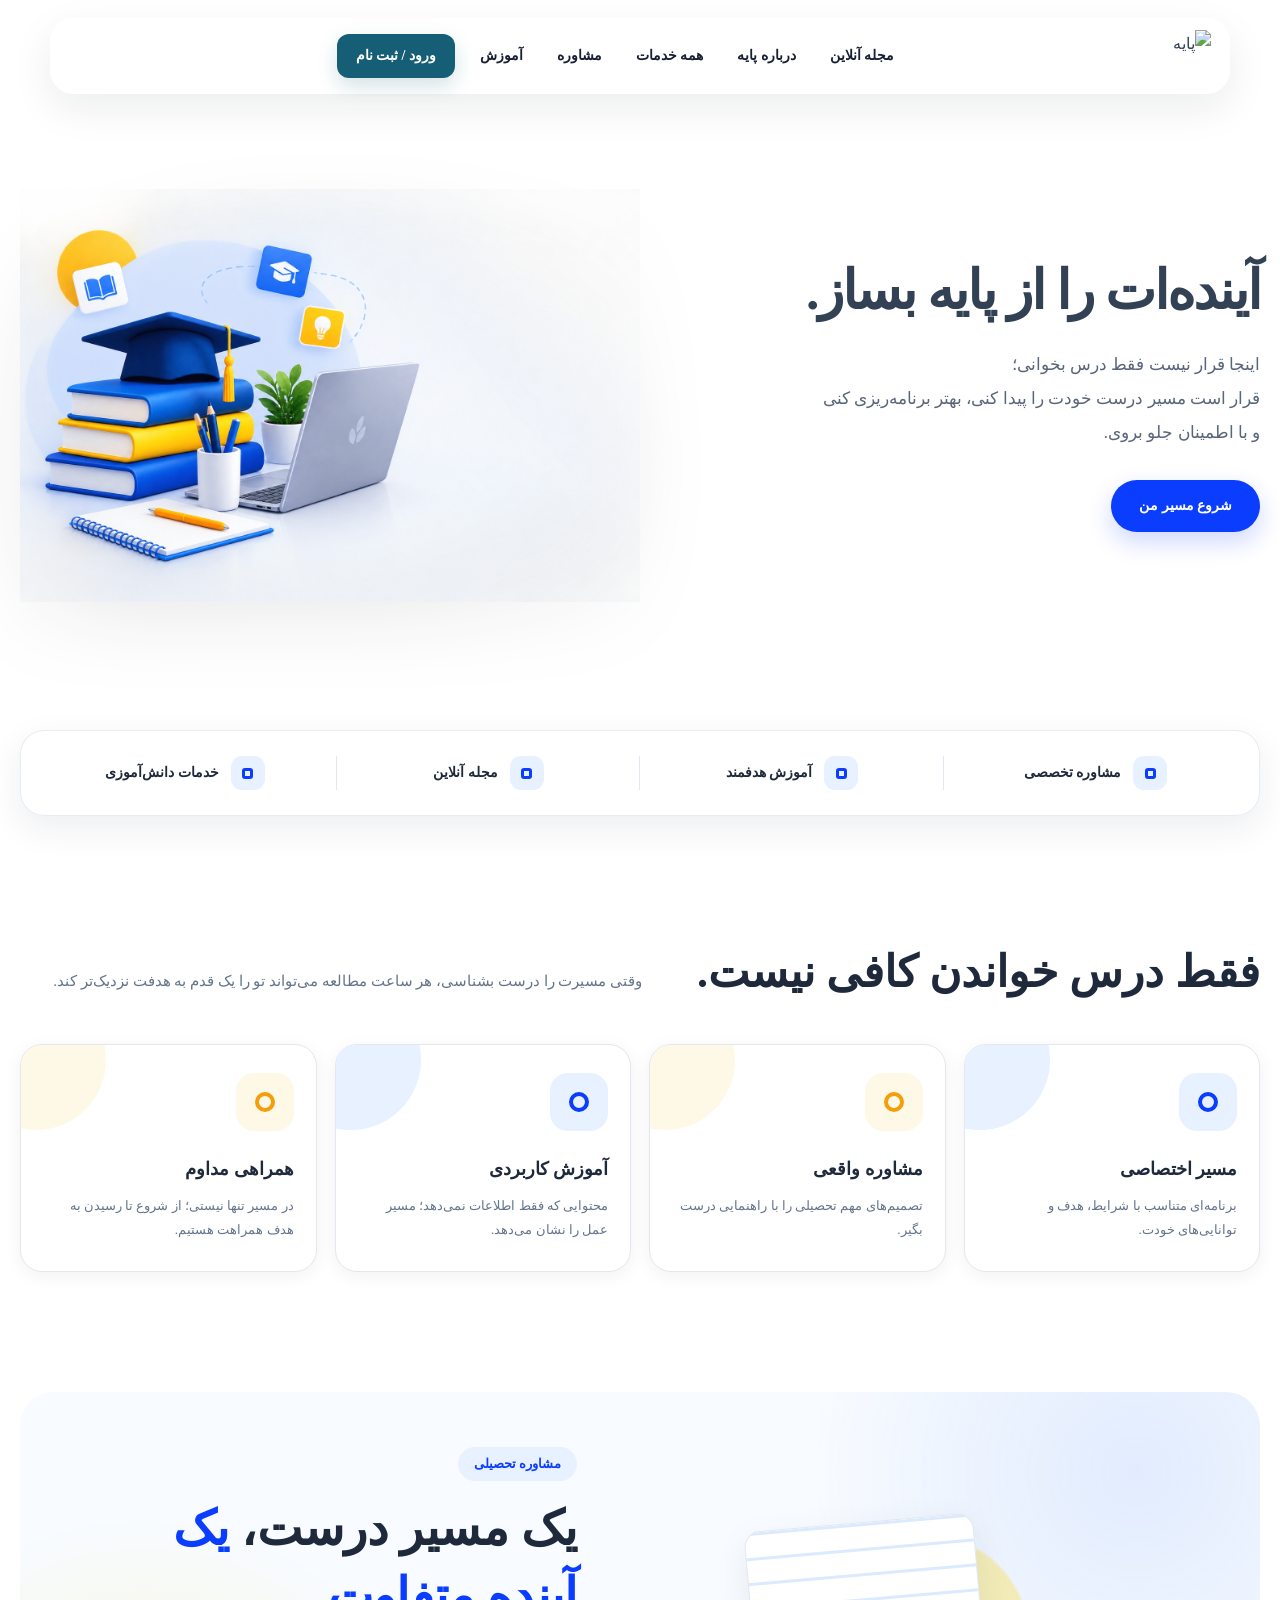
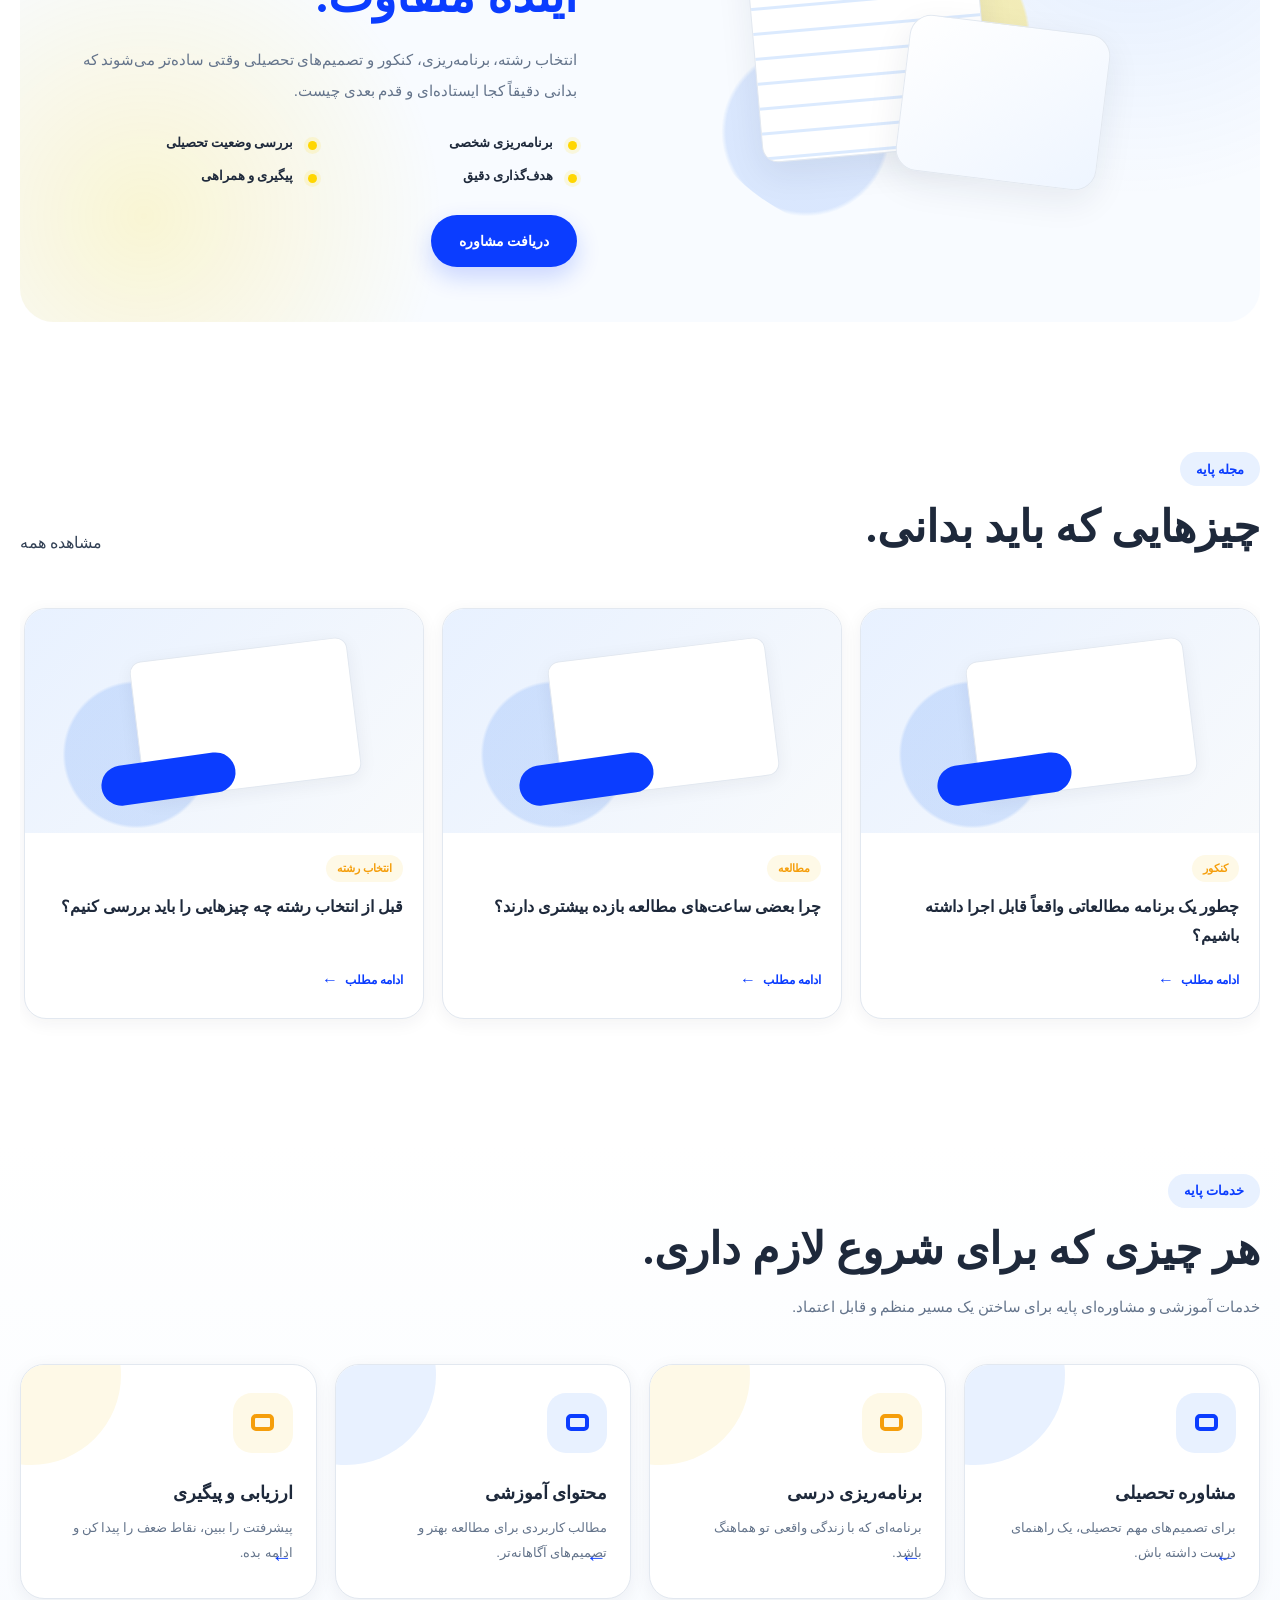
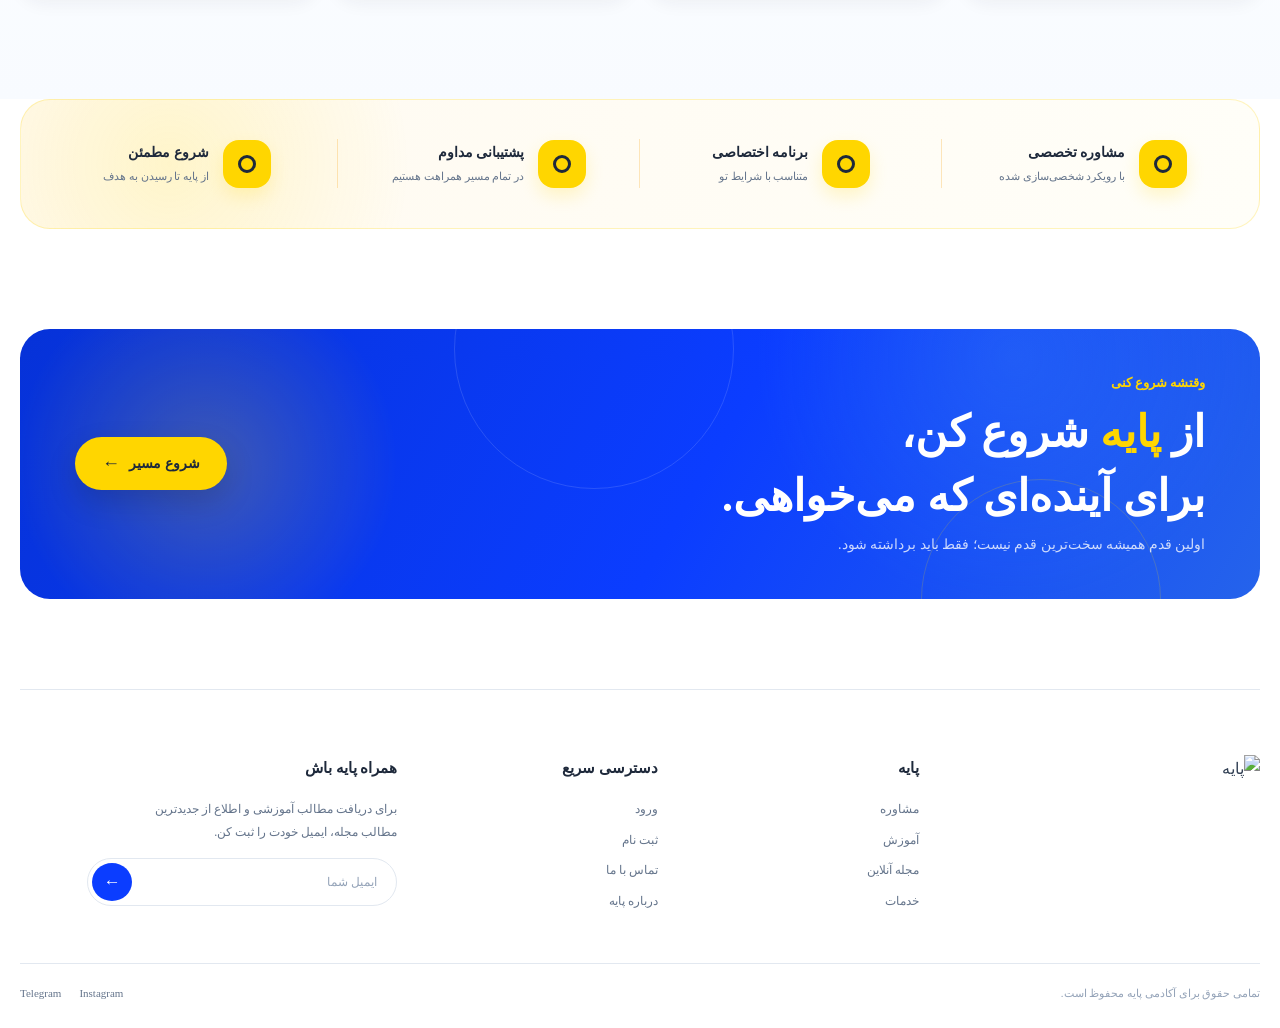
==== commit 89205de7: "Update index.html" ====
--- a/index.html
+++ b/index.html
@@ -88,10 +88,6 @@
 
                 <div class="hero-text">
 
-                    <span class="eyebrow">
-                        آکادمی مشاوره تحصیلی پایه
-                    </span>
-
                     <h1>
                         آینده‌ات را
                         <strong>از پایه</strong>
@@ -100,20 +96,17 @@
 
                     <p>
                         اینجا قرار نیست فقط درس بخوانی؛
-                        قرار است مسیر درست خودت را پیدا کنی،
-                        بهتر برنامه‌ریزی کنی و با اطمینان جلو بروی.
+                        <br>
+                        قرار است مسیر درست خودت را پیدا کنی، بهتر برنامه‌ریزی کنی
+                        <br>
+                        و با اطمینان جلو بروی.
                     </p>
 
                     <div class="hero-actions">
-
                         <a class="primary-button" href="#consultation">
                             شروع مسیر من
                         </a>
 
-                        <a class="secondary-button" href="#services">
-                            آشنایی بیشتر
-                        </a>
-
                     </div>
 
                 </div>
@@ -160,9 +153,6 @@
 
                 <div class="section-heading">
 
-                    <span class="eyebrow">
-                        چرا پایه؟
-                    </span>
 
                     <h2>
                         فقط درس خواندن کافی نیست.
--- a/css/header.css
+++ b/css/header.css
@@ -1,46 +1,44 @@
 .site-header {
-    position: sticky;
-    top: 0;
+    position: fixed;
+    top: 18px;
+    left: 0;
+    right: 0;
     z-index: 1000;
-    width: 100%;
-    border-bottom: 1px solid transparent;
-    background: rgba(255, 255, 255, 0.88);
+    padding: 0 20px;
+    transition: top .3s ease, transform .3s ease;
+}
+
+.site-header .container {
+    width: min(1180px, calc(100% - 40px));
+    margin: 0 auto;
+}
+
+.header-inner {
+    display: flex;
+    align-items: center;
+    justify-content: space-between;
+    min-height: 76px;
+    padding: 10px 18px 10px 22px;
+    background: rgba(255, 255, 255, .78);
+    border: 1px solid rgba(255, 255, 255, .9);
+    border-radius: 24px;
+    box-shadow: 0 14px 40px rgba(15, 23, 42, .08);
     backdrop-filter: blur(18px);
     -webkit-backdrop-filter: blur(18px);
-    transition:
-        background-color var(--transition),
-        border-color var(--transition),
-        box-shadow var(--transition);
-}
-
-.site-header.is-scrolled {
-    border-color: rgba(226, 232, 240, 0.9);
-    background: rgba(255, 255, 255, 0.96);
-    box-shadow: 0 8px 30px rgba(15, 23, 42, 0.06);
-}
-
-.header-inner {
+}
+
+.site-logo {
     display: flex;
     align-items: center;
-    justify-content: space-between;
-    min-height: 82px;
-    gap: 35px;
-}
-
-.site-logo {
-    display: inline-flex;
-    align-items: center;
-    justify-content: center;
     flex-shrink: 0;
-    width: 105px;
-    height: 62px;
+    text-decoration: none;
 }
 
 .site-logo img {
     display: block;
     width: auto;
-    max-width: 100%;
-    height: 58px;
+    height: 52px;
+    max-width: 150px;
     object-fit: contain;
 }
 
@@ -48,9 +46,8 @@
     display: flex;
     align-items: center;
     justify-content: center;
-    gap: 8px;
-    margin-right: auto;
-    margin-left: auto;
+    gap: 4px;
+    margin: 0 auto;
 }
 
 .main-navigation a {
@@ -58,50 +55,34 @@
     display: inline-flex;
     align-items: center;
     justify-content: center;
-    min-height: 42px;
-    padding: 8px 15px;
+    min-height: 44px;
+    padding: 0 15px;
+    color: #172033;
+    font-size: 14px;
+    font-weight: 600;
+    line-height: 1;
+    text-decoration: none;
+    white-space: nowrap;
     border-radius: 12px;
-    color: var(--text-light);
-    font-size: 13px;
-    font-weight: 600;
-    transition:
-        color var(--transition),
-        background-color var(--transition);
-}
-
-.main-navigation a:not(.header-login-link)::after {
-    position: absolute;
-    right: 50%;
-    bottom: 3px;
-    width: 0;
-    height: 2px;
-    border-radius: 999px;
-    background: var(--primary);
-    content: "";
-    transform: translateX(50%);
-    transition: width var(--transition);
-}
-
-.main-navigation a:not(.header-login-link):hover {
-    color: var(--primary);
-    background: var(--primary-soft);
-}
-
-.main-navigation a:not(.header-login-link):hover::after {
-    width: 18px;
+    transition: color .25s ease, background .25s ease, transform .25s ease;
+}
+
+.main-navigation a:hover {
+    color: #155e75;
+    background: rgba(21, 94, 117, .07);
 }
 
 .main-navigation .header-login-link {
-    margin-right: 12px;
-    padding: 9px 19px;
-    background: var(--primary);
+    margin-right: 6px;
+    padding: 0 19px;
     color: #fff;
-    box-shadow: 0 8px 20px rgba(11, 61, 255, 0.16);
+    background: #155e75;
+    box-shadow: 0 8px 20px rgba(21, 94, 117, .18);
 }
 
 .main-navigation .header-login-link:hover {
-    background: var(--primary-dark);
     color: #fff;
+    background: #0f4c5c;
     transform: translateY(-1px);
 }
 
@@ -109,146 +90,165 @@
     display: none;
     align-items: center;
     justify-content: center;
-    flex-direction: column;
-    gap: 5px;
-    width: 43px;
-    height: 43px;
-    flex-shrink: 0;
-    border: 1px solid var(--border);
-    border-radius: 13px;
-    background: #fff;
+    width: 46px;
+    height: 46px;
+    padding: 0;
+    color: #172033;
+    background: rgba(255, 255, 255, .7);
+    border: 1px solid rgba(15, 23, 42, .08);
+    border-radius: 14px;
+    cursor: pointer;
+    transition: background .25s ease, transform .25s ease;
+}
+
+.mobile-menu-toggle:hover {
+    background: rgba(21, 94, 117, .08);
 }
 
 .mobile-menu-toggle span {
     display: block;
-    width: 19px;
+    width: 20px;
     height: 2px;
-    border-radius: 999px;
-    background: var(--navy);
-    transition:
-        transform var(--transition),
-        opacity var(--transition);
-}
-
-.mobile-menu-toggle.is-active span:nth-child(1) {
-    transform: translateY(7px) rotate(45deg);
-}
-
-.mobile-menu-toggle.is-active span:nth-child(2) {
-    opacity: 0;
-}
-
-.mobile-menu-toggle.is-active span:nth-child(3) {
-    transform: translateY(-7px) rotate(-45deg);
-}
-
-@media (max-width: 900px) {
+    margin: 3px 0;
+    background: currentColor;
+    border-radius: 10px;
+    transition: transform .25s ease, opacity .25s ease;
+}
+
+.site-header.is-scrolled {
+    top: 10px;
+}
+
+.site-header.is-scrolled .header-inner {
+    min-height: 68px;
+    box-shadow: 0 12px 32px rgba(15, 23, 42, .1);
+}
+
+@media (max-width: 1024px) {
+    .site-header {
+        padding: 0 14px;
+    }
+
+    .site-header .container {
+        width: min(100%, 900px);
+    }
+
     .header-inner {
-        min-height: 74px;
-        gap: 20px;
-    }
-
-    .site-logo {
-        width: 90px;
-        height: 56px;
+        min-height: 70px;
+        padding: 9px 14px 9px 16px;
+        border-radius: 20px;
+    }
+
+    .main-navigation {
+        gap: 0;
+    }
+
+    .main-navigation a {
+        padding: 0 10px;
+        font-size: 13px;
+    }
+
+    .main-navigation .header-login-link {
+        padding: 0 14px;
     }
 
     .site-logo img {
-        height: 52px;
-    }
-
-    .main-navigation {
-        gap: 2px;
-    }
-
-    .main-navigation a {
-        padding-inline: 11px;
-        font-size: 12px;
-    }
-
-    .main-navigation .header-login-link {
-        margin-right: 7px;
-        padding-inline: 14px;
-    }
-}
-
-@media (max-width: 820px) {
+        height: 46px;
+        max-width: 130px;
+    }
+}
+
+@media (max-width: 767px) {
+    .site-header {
+        top: 10px;
+        padding: 0 10px;
+    }
+
+    .site-header .container {
+        width: 100%;
+    }
+
     .header-inner {
-        min-height: 68px;
-    }
-
-    .site-logo {
-        width: 82px;
-        height: 50px;
+        min-height: 64px;
+        padding: 8px 10px;
+        border-radius: 18px;
     }
 
     .site-logo img {
-        height: 48px;
+        height: 42px;
+        max-width: 120px;
     }
 
     .mobile-menu-toggle {
         display: flex;
+        flex-direction: column;
     }
 
     .main-navigation {
         position: absolute;
-        top: calc(100% + 8px);
-        right: 14px;
-        left: 14px;
+        top: calc(100% + 10px);
+        left: 0;
+        right: 0;
         display: flex;
+        flex-direction: column;
         align-items: stretch;
-        flex-direction: column;
-        gap: 4px;
+        gap: 5px;
+        padding: 10px;
         margin: 0;
-        padding: 9px;
-        border: 1px solid rgba(226, 232, 240, 0.9);
-        border-radius: 20px;
-        background: rgba(255, 255, 255, 0.98);
-        box-shadow: 0 20px 45px rgba(15, 23, 42, 0.12);
+        background: rgba(255, 255, 255, .94);
+        border: 1px solid rgba(255, 255, 255, .95);
+        border-radius: 18px;
+        box-shadow: 0 16px 40px rgba(15, 23, 42, .1);
+        backdrop-filter: blur(18px);
+        -webkit-backdrop-filter: blur(18px);
         opacity: 0;
         visibility: hidden;
         transform: translateY(-8px);
-        transition:
-            opacity var(--transition),
-            visibility var(--transition),
-            transform var(--transition);
+        pointer-events: none;
+        transition: opacity .25s ease, visibility .25s ease, transform .25s ease;
     }
 
     .main-navigation.is-open {
         opacity: 1;
         visibility: visible;
         transform: translateY(0);
+        pointer-events: auto;
     }
 
     .main-navigation a {
+        width: 100%;
+        min-height: 48px;
+        padding: 0 14px;
         justify-content: flex-start;
-        min-height: 48px;
-        padding: 10px 15px;
-        border-radius: 13px;
-        font-size: 13px;
-    }
-
-    .main-navigation a:not(.header-login-link)::after {
-        display: none;
-    }
-
-    .main-navigation a:not(.header-login-link):hover {
-        background: var(--primary-soft);
+        font-size: 14px;
+        border-radius: 12px;
     }
 
     .main-navigation .header-login-link {
+        margin: 4px 0 0;
         justify-content: center;
-        margin: 4px 0 0;
-    }
-}
-
-@media (max-width: 420px) {
-    .header-inner {
-        padding-inline: 14px;
-    }
-
-    .main-navigation {
-        right: 10px;
-        left: 10px;
-    }
-}
+    }
+
+    .mobile-menu-toggle[aria-expanded="true"] span:first-child {
+        transform: translateY(5px) rotate(45deg);
+    }
+
+    .mobile-menu-toggle[aria-expanded="true"] span:nth-child(2) {
+        opacity: 0;
+    }
+
+    .mobile-menu-toggle[aria-expanded="true"] span:last-child {
+        transform: translateY(-5px) rotate(-45deg);
+    }
+}
+
+@media (prefers-reduced-motion: reduce) {
+    .site-header,
+    .header-inner,
+    .main-navigation,
+    .main-navigation a,
+    .mobile-menu-toggle,
+    .mobile-menu-toggle span {
+        transition: none;
+    }
+}
--- a/css/home.css
+++ b/css/home.css
@@ -1,46 +1,18 @@
 .hero-section {
     position: relative;
-    isolation: isolate;
-    padding: 54px 0 34px;
+    display: flex;
+    align-items: center;
+    min-height: 720px;
+    padding: 150px 0 80px;
     overflow: hidden;
-    background:
-        radial-gradient(circle at 12% 30%, rgba(59, 130, 246, 0.08), transparent 24%),
-        radial-gradient(circle at 88% 18%, rgba(255, 214, 0, 0.11), transparent 22%),
-        linear-gradient(180deg, #ffffff 0%, #fafdff 100%);
-}
-
-.hero-section::before {
-    position: absolute;
-    top: -180px;
-    right: -160px;
-    z-index: -1;
-    width: 440px;
-    height: 440px;
-    border-radius: 50%;
-    background: rgba(232, 241, 255, 0.65);
-    content: "";
-    filter: blur(4px);
-}
-
-.hero-section::after {
-    position: absolute;
-    bottom: -230px;
-    left: -180px;
-    z-index: -1;
-    width: 500px;
-    height: 500px;
-    border-radius: 50%;
-    background: rgba(255, 246, 198, 0.42);
-    content: "";
-    filter: blur(5px);
 }
 
 .hero-content {
     display: grid;
-    grid-template-columns: minmax(0, 1.05fr) minmax(0, 0.95fr);
-    align-items: center;
-    gap: 50px;
-    min-height: 540px;
+    grid-template-columns: minmax(0, 1.05fr) minmax(0, .95fr);
+    align-items: center;
+    gap: 60px;
+    direction: ltr;
 }
 
 .hero-visual {
@@ -48,8 +20,45 @@
     display: flex;
     align-items: center;
     justify-content: center;
-    min-height: 500px;
+    min-width: 0;
+    direction: rtl;
     order: 1;
+}
+
+.hero-text {
+    position: relative;
+    z-index: 2;
+    min-width: 0;
+    direction: rtl;
+    text-align: right;
+    order: 2;
+}
+
+.hero-text .eyebrow {
+    margin-bottom: 18px;
+}
+
+.hero-text h1 {
+    max-width: 600px;
+    margin: 0 0 22px;
+    font-size: clamp(38px, 4.2vw, 64px);
+    line-height: 1.25;
+    letter-spacing: -1.8px;
+}
+
+.hero-text p {
+    max-width: 530px;
+    margin: 0 0 30px;
+    color: #596579;
+    font-size: 17px;
+    line-height: 2;
+}
+
+.hero-actions {
+    display: flex;
+    align-items: center;
+    flex-wrap: wrap;
+    gap: 12px;
 }
 
 .hero-illustration {
@@ -58,8 +67,7 @@
     align-items: center;
     justify-content: center;
     width: 100%;
-    max-width: 650px;
-    min-height: 0;
+    max-width: 620px;
     margin: 0 auto;
     background: transparent;
 }
@@ -67,62 +75,92 @@
 .hero-illustration img {
     display: block;
     width: 100%;
-    max-width: 650px;
+    max-width: 620px;
     height: auto;
     object-fit: contain;
-    filter: drop-shadow(0 22px 35px rgba(15, 23, 42, 0.1));
-}
-
-.hero-text {
-    position: relative;
-    z-index: 2;
-    order: 2;
-}
-
-.hero-text .eyebrow {
-    margin-bottom: 20px;
-}
-
-.hero-text h1 {
-    max-width: 650px;
-    color: var(--navy);
-    font-size: clamp(48px, 6vw, 78px);
-    font-weight: 900;
-    line-height: 1.15;
-    letter-spacing: -2px;
-}
-
-.hero-text h1 strong {
-    color: var(--primary);
-    font-weight: 900;
-}
-
-.hero-text h1 span {
-    display: block;
-    color: var(--yellow);
-}
-
-.hero-text > p {
-    max-width: 600px;
-    margin-top: 22px;
-    color: var(--text-light);
-    font-size: 17px;
-    font-weight: 500;
-    line-height: 2.15;
-}
-
-.hero-actions {
-    display: flex;
-    align-items: center;
-    gap: 14px;
-    margin-top: 30px;
-}
-
-.hero-actions .primary-button::after {
-    margin-right: 9px;
-    content: "←";
-    font-size: 18px;
-    line-height: 1;
+    filter: drop-shadow(0 24px 35px rgba(15, 23, 42, .1));
+}
+
+@media (max-width: 1024px) {
+    .hero-section {
+        min-height: 650px;
+        padding: 130px 0 70px;
+    }
+
+    .hero-content {
+        grid-template-columns: minmax(0, 1fr) minmax(0, .9fr);
+        gap: 35px;
+    }
+
+    .hero-text h1 {
+        font-size: clamp(34px, 5vw, 50px);
+    }
+
+    .hero-text p {
+        font-size: 16px;
+    }
+
+    .hero-illustration {
+        max-width: 520px;
+    }
+
+    .hero-illustration img {
+        max-width: 520px;
+    }
+}
+
+@media (max-width: 767px) {
+    .hero-section {
+        min-height: auto;
+        padding: 105px 0 55px;
+    }
+
+    .hero-content {
+        display: flex;
+        flex-direction: column;
+        gap: 35px;
+        direction: rtl;
+    }
+
+    .hero-text {
+        width: 100%;
+        text-align: center;
+        order: 1;
+    }
+
+    .hero-visual {
+        width: 100%;
+        order: 2;
+    }
+
+    .hero-text h1 {
+        max-width: 100%;
+        margin-bottom: 18px;
+        font-size: clamp(32px, 9vw, 43px);
+        line-height: 1.35;
+        letter-spacing: -1px;
+    }
+
+    .hero-text p {
+        max-width: 520px;
+        margin: 0 auto 25px;
+        font-size: 15px;
+        line-height: 2;
+    }
+
+    .hero-actions {
+        justify-content: center;
+    }
+
+    .hero-illustration {
+        width: min(100%, 460px);
+        max-width: 460px;
+    }
+
+    .hero-illustration img {
+        width: 100%;
+        max-width: 460px;
+    }
 }
 
 .quick-services {
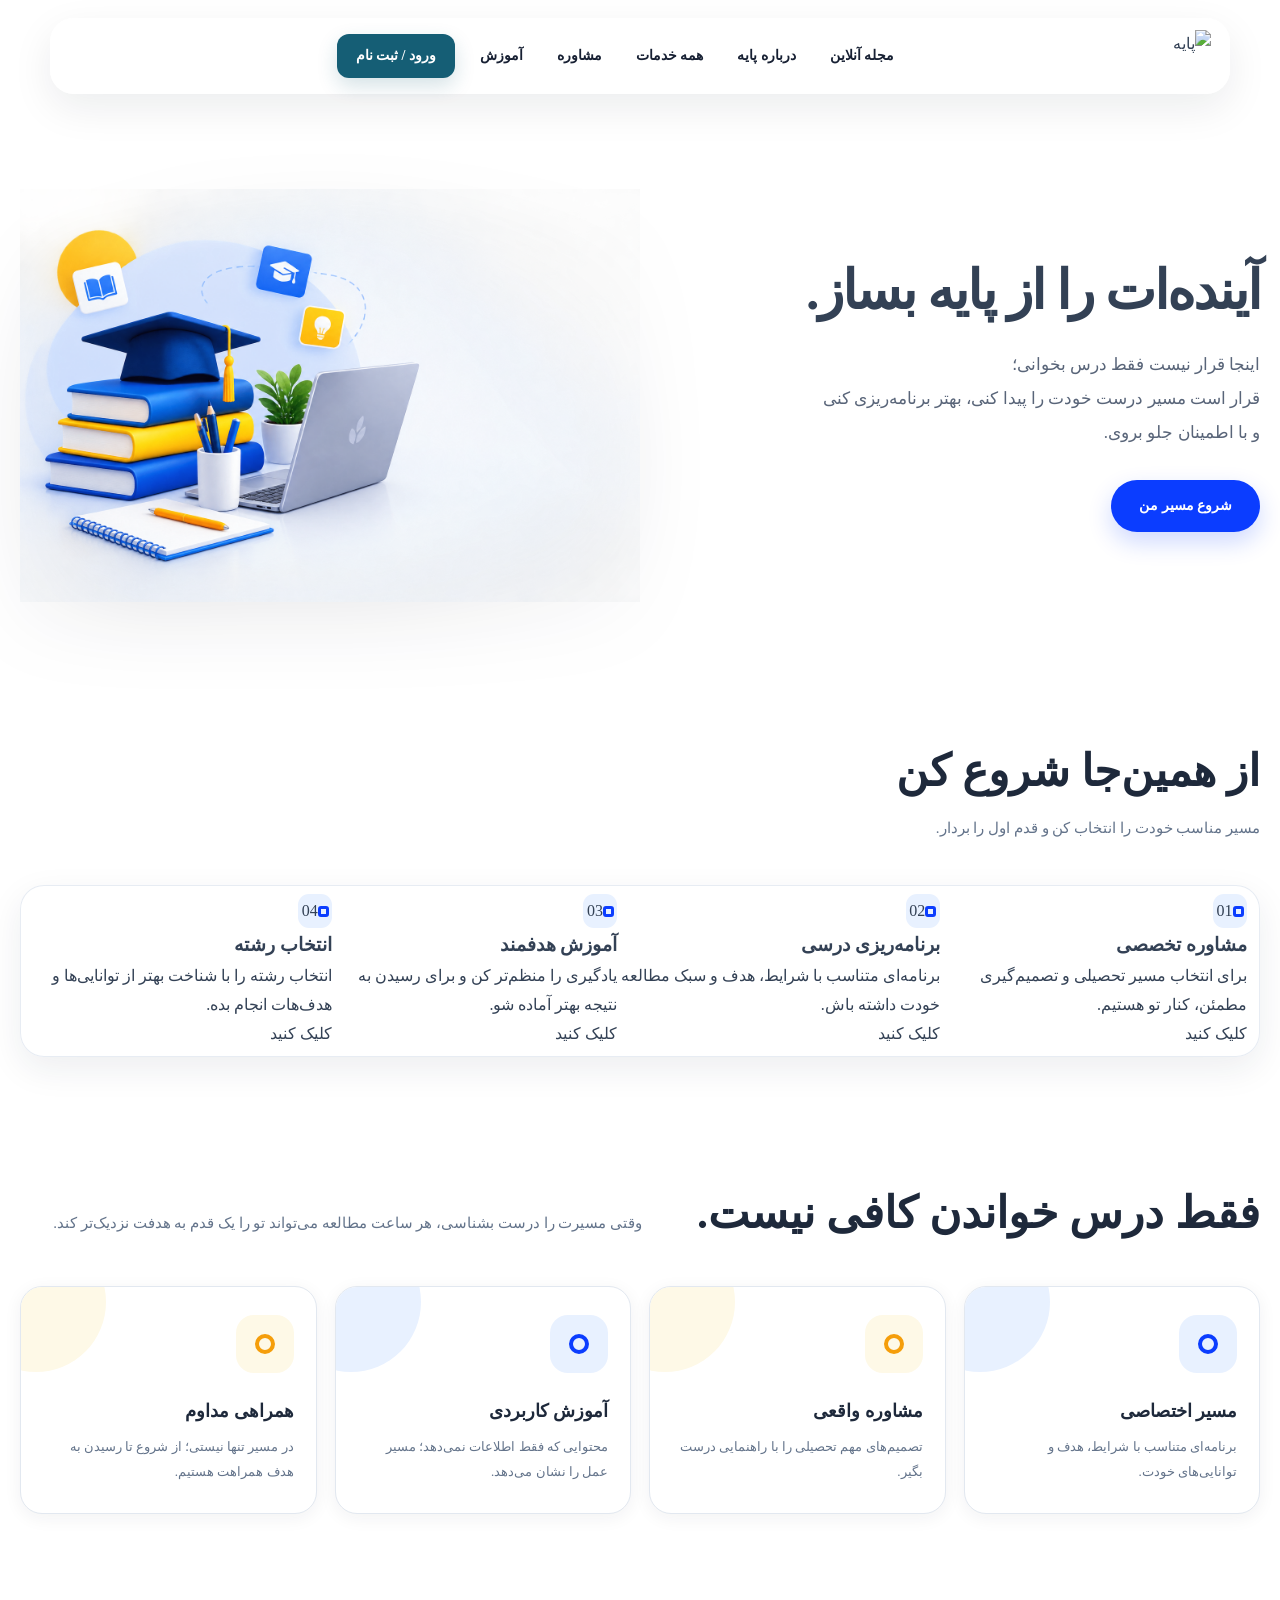
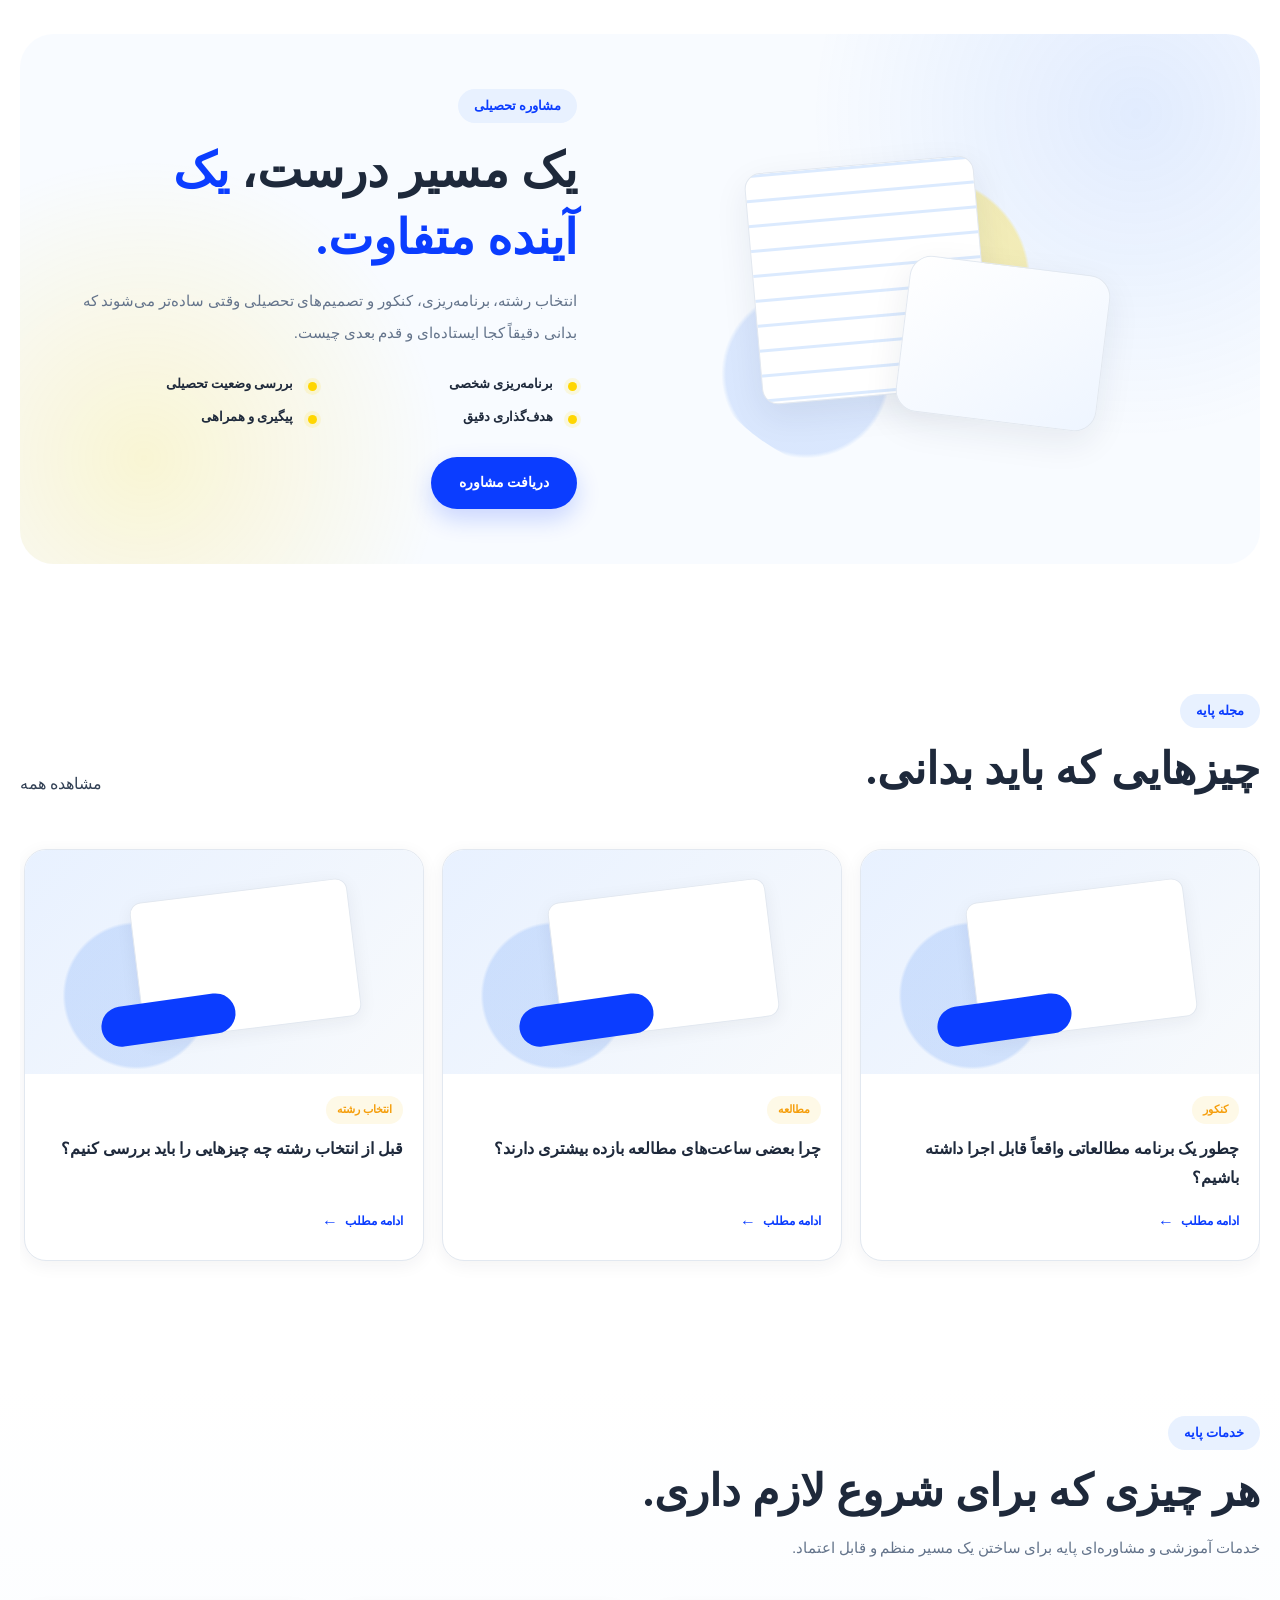
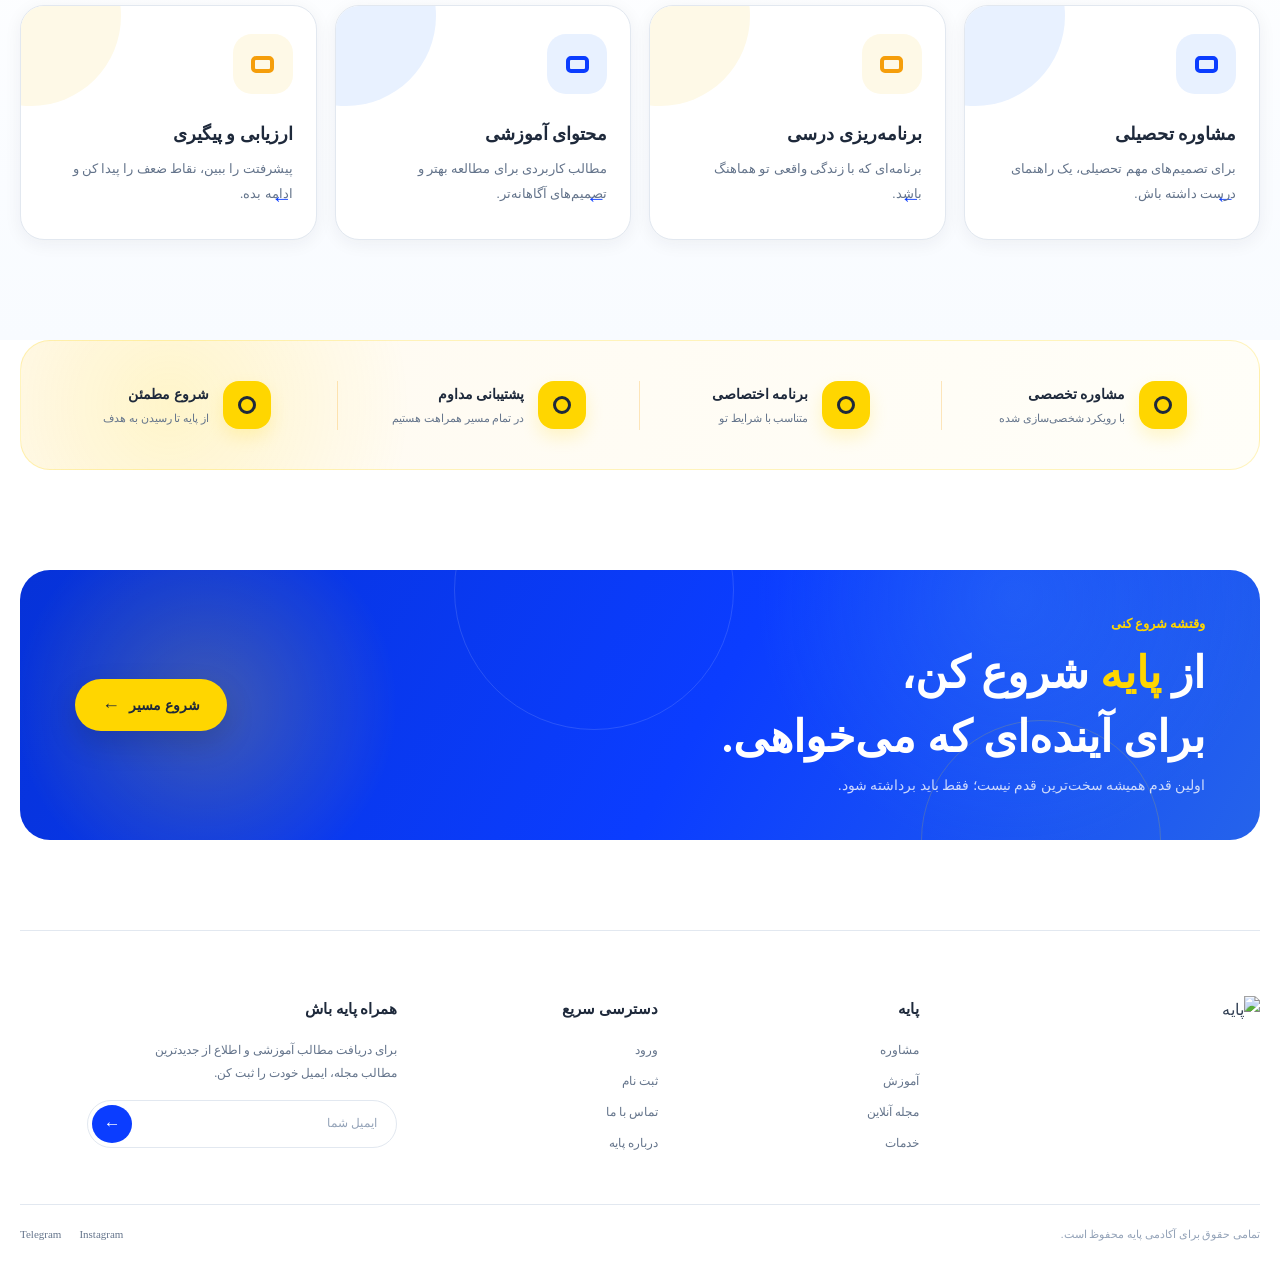
==== commit 1d386715: "Update index.html" ====
--- a/index.html
+++ b/index.html
@@ -119,27 +119,82 @@
 
             <div class="container">
 
+                <div class="section-heading compact-heading">
+                    <div>
+                        <h2>از همین‌جا شروع کن</h2>
+                        <p>مسیر مناسب خودت را انتخاب کن و قدم اول را بردار.</p>
+                    </div>
+                </div>
+
                 <div class="quick-services-track">
 
-                    <a class="quick-service" href="#consultation">
-                        <span class="quick-service-icon"></span>
-                        <span>مشاوره تخصصی</span>
-                    </a>
-
-                    <a class="quick-service" href="#education">
-                        <span class="quick-service-icon"></span>
-                        <span>آموزش هدفمند</span>
-                    </a>
-
-                    <a class="quick-service" href="#magazine">
-                        <span class="quick-service-icon"></span>
-                        <span>مجله آنلاین</span>
-                    </a>
-
-                    <a class="quick-service" href="#services">
-                        <span class="quick-service-icon"></span>
-                        <span>خدمات دانش‌آموزی</span>
-                    </a>
+                    <article class="quick-service-card">
+                        <div class="quick-service-icon">
+                            <span>01</span>
+                        </div>
+
+                        <div class="quick-service-content">
+                            <h3>مشاوره تخصصی</h3>
+                            <p>
+                                برای انتخاب مسیر تحصیلی و تصمیم‌گیری مطمئن، کنار تو هستیم.
+                            </p>
+                        </div>
+
+                        <a href="#consultation" class="quick-service-link">
+                            کلیک کنید
+                        </a>
+                    </article>
+
+                    <article class="quick-service-card">
+                        <div class="quick-service-icon">
+                            <span>02</span>
+                        </div>
+
+                        <div class="quick-service-content">
+                            <h3>برنامه‌ریزی درسی</h3>
+                            <p>
+                                برنامه‌ای متناسب با شرایط، هدف و سبک مطالعه خودت داشته باش.
+                            </p>
+                        </div>
+
+                        <a href="#education" class="quick-service-link">
+                            کلیک کنید
+                        </a>
+                    </article>
+
+                    <article class="quick-service-card">
+                        <div class="quick-service-icon">
+                            <span>03</span>
+                        </div>
+
+                        <div class="quick-service-content">
+                            <h3>آموزش هدفمند</h3>
+                            <p>
+                                یادگیری را منظم‌تر کن و برای رسیدن به نتیجه بهتر آماده شو.
+                            </p>
+                        </div>
+
+                        <a href="#education" class="quick-service-link">
+                            کلیک کنید
+                        </a>
+                    </article>
+
+                    <article class="quick-service-card">
+                        <div class="quick-service-icon">
+                            <span>04</span>
+                        </div>
+
+                        <div class="quick-service-content">
+                            <h3>انتخاب رشته</h3>
+                            <p>
+                                انتخاب رشته را با شناخت بهتر از توانایی‌ها و هدف‌هات انجام بده.
+                            </p>
+                        </div>
+
+                        <a href="#services" class="quick-service-link">
+                            کلیک کنید
+                        </a>
+                    </article>
 
                 </div>
 
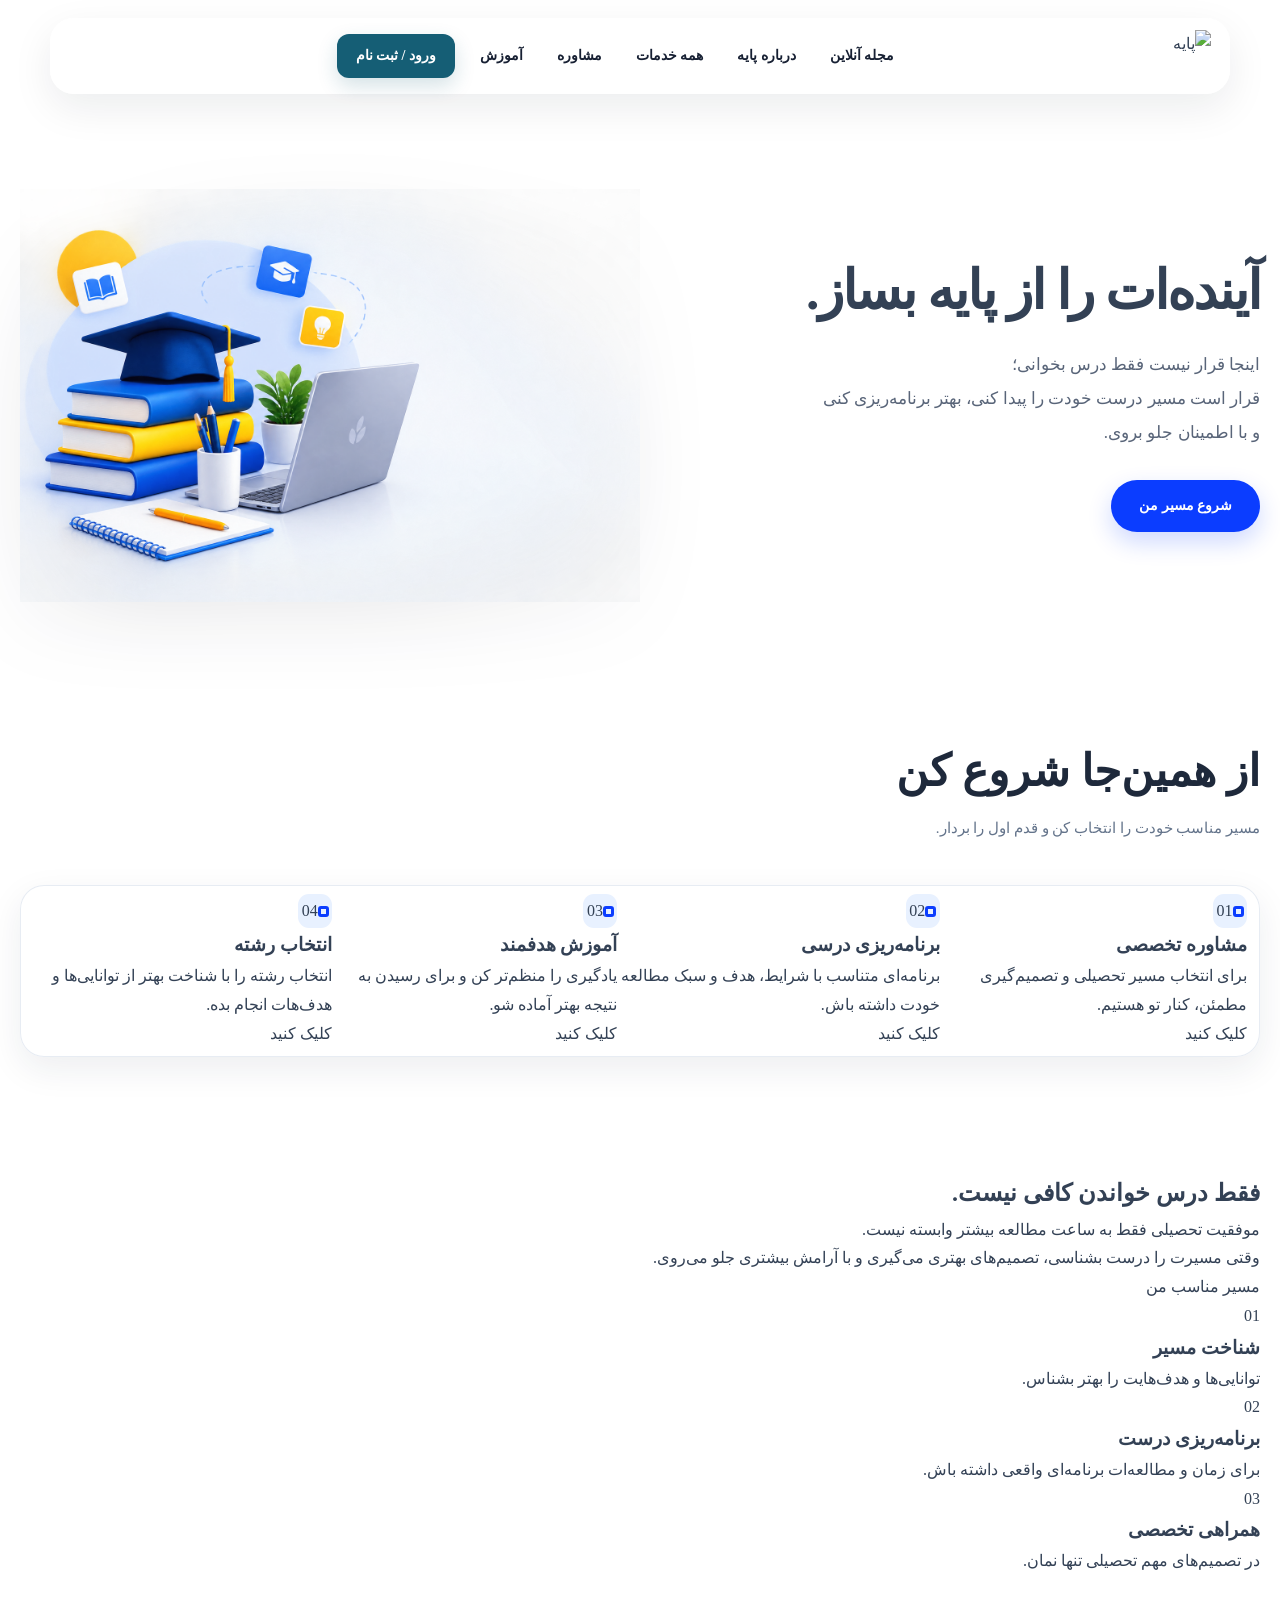
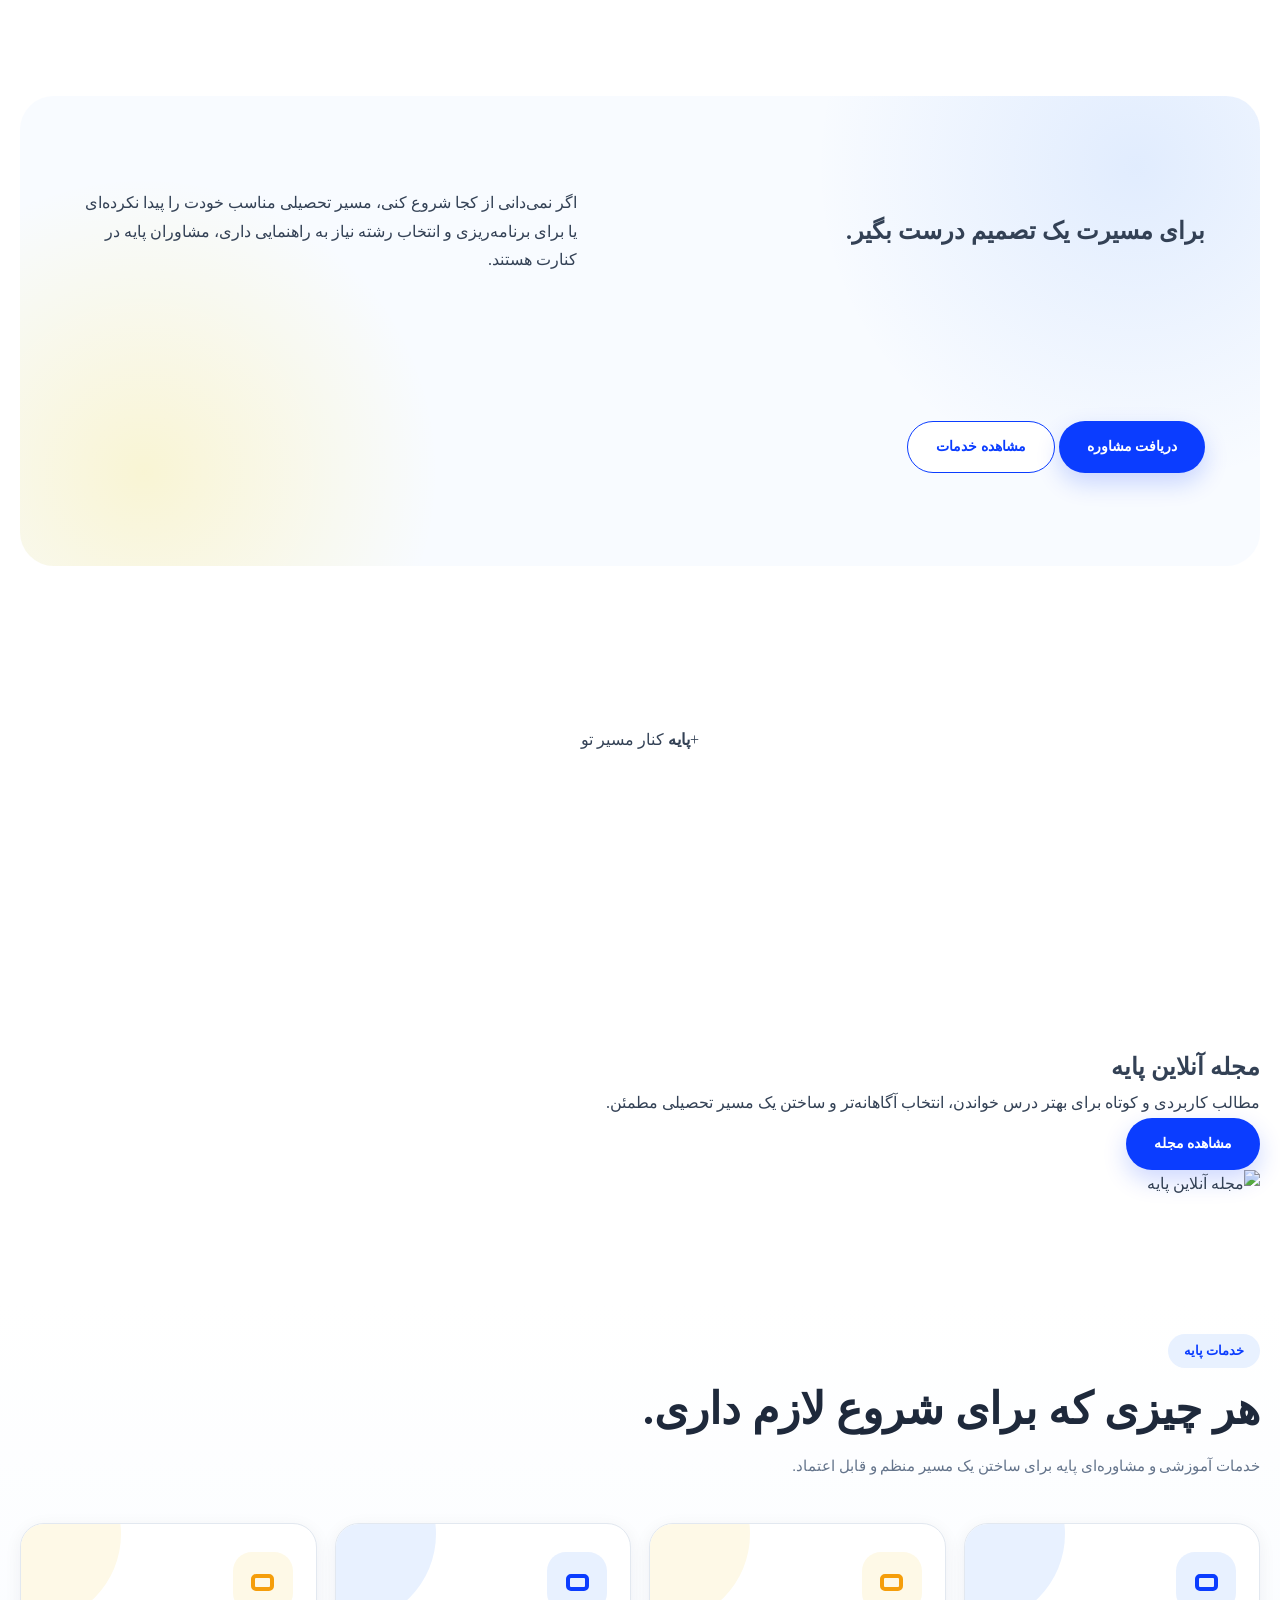
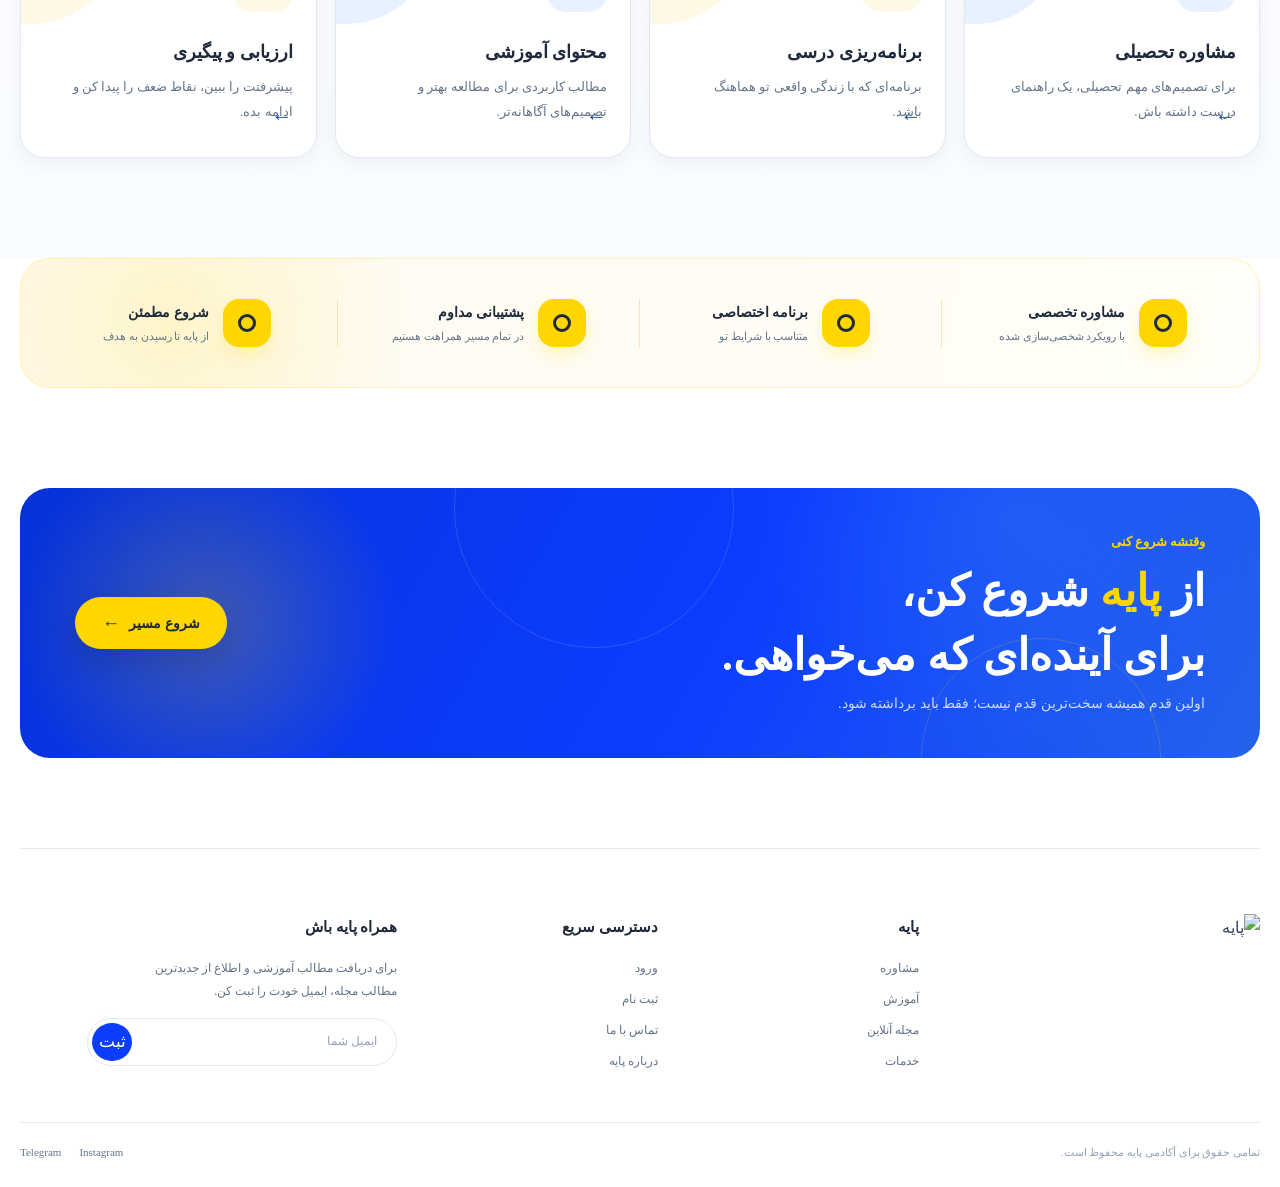
==== commit 3192c34f: "after pmt 2" ====
--- a/index.html
+++ b/index.html
@@ -14,7 +14,6 @@
     <link rel="stylesheet" href="css/base.css">
     <link rel="stylesheet" href="css/header.css">
     <link rel="stylesheet" href="css/home.css">
-    <link rel="stylesheet" href="css/login.css">
     <link rel="stylesheet" href="css/responsive.css">
 </head>
 
@@ -34,7 +33,7 @@
                     مجله آنلاین
                 </a>
 
-                <a href="#about">
+                <a href="#education">
                     درباره پایه
                 </a>
 
@@ -206,77 +205,61 @@
 
             <div class="container">
 
-                <div class="section-heading">
-
-
-                    <h2>
-                        فقط درس خواندن کافی نیست.
-                    </h2>
-
-                    <p>
-                        وقتی مسیرت را درست بشناسی، هر ساعت مطالعه
-                        می‌تواند تو را یک قدم به هدفت نزدیک‌تر کند.
-                    </p>
-
-                </div>
-
-                <div class="features-grid">
-
-                    <article class="feature-card">
-
-                        <div class="feature-icon"></div>
-
-                        <h3>
-                            مسیر اختصاصی
-                        </h3>
-
-                        <p>
-                            برنامه‌ای متناسب با شرایط، هدف و توانایی‌های خودت.
-                        </p>
-
-                    </article>
-
-                    <article class="feature-card">
-
-                        <div class="feature-icon"></div>
-
-                        <h3>
-                            مشاوره واقعی
-                        </h3>
-
-                        <p>
-                            تصمیم‌های مهم تحصیلی را با راهنمایی درست بگیر.
-                        </p>
-
-                    </article>
-
-                    <article class="feature-card">
-
-                        <div class="feature-icon"></div>
-
-                        <h3>
-                            آموزش کاربردی
-                        </h3>
-
-                        <p>
-                            محتوایی که فقط اطلاعات نمی‌دهد؛ مسیر عمل را نشان می‌دهد.
-                        </p>
-
-                    </article>
-
-                    <article class="feature-card">
-
-                        <div class="feature-icon"></div>
-
-                        <h3>
-                            همراهی مداوم
-                        </h3>
-
-                        <p>
-                            در مسیر تنها نیستی؛ از شروع تا رسیدن به هدف همراهت هستیم.
-                        </p>
-
-                    </article>
+                <div class="why-layout">
+
+                    <div class="why-intro">
+                        <h2>
+                            فقط درس خواندن کافی نیست.
+                        </h2>
+
+                        <p>
+                            موفقیت تحصیلی فقط به ساعت مطالعه بیشتر وابسته نیست.
+                            <br>
+                            وقتی مسیرت را درست بشناسی، تصمیم‌های بهتری می‌گیری
+                            و با آرامش بیشتری جلو می‌روی.
+                        </p>
+
+                        <a href="#consultation" class="text-link">
+                            مسیر مناسب من
+                        </a>
+                    </div>
+
+                    <div class="why-features">
+
+                        <article class="why-feature">
+                            <span class="why-feature-number">01</span>
+
+                            <div>
+                                <h3>شناخت مسیر</h3>
+                                <p>
+                                    توانایی‌ها و هدف‌هایت را بهتر بشناس.
+                                </p>
+                            </div>
+                        </article>
+
+                        <article class="why-feature">
+                            <span class="why-feature-number">02</span>
+
+                            <div>
+                                <h3>برنامه‌ریزی درست</h3>
+                                <p>
+                                    برای زمان و مطالعه‌ات برنامه‌ای واقعی داشته باش.
+                                </p>
+                            </div>
+                        </article>
+
+                        <article class="why-feature">
+                            <span class="why-feature-number">03</span>
+
+                            <div>
+                                <h3>همراهی تخصصی</h3>
+                                <p>
+                                    در تصمیم‌های مهم تحصیلی تنها نمان.
+                                </p>
+                            </div>
+                        </article>
+
+                    </div>
 
                 </div>
 
@@ -288,161 +271,87 @@
 
             <div class="container">
 
-                <div class="consultation-content">
+                <div class="consultation-card">
+
+                    <div class="consultation-content">
+
+                        <h2>
+                            برای مسیرت
+                            <strong>یک تصمیم درست</strong>
+                            بگیر.
+                        </h2>
+
+                        <p>
+                            اگر نمی‌دانی از کجا شروع کنی، مسیر تحصیلی مناسب خودت را پیدا نکرده‌ای
+                            یا برای برنامه‌ریزی و انتخاب رشته نیاز به راهنمایی داری،
+                            مشاوران پایه در کنارت هستند.
+                        </p>
+
+                        <div class="consultation-actions">
+                            <a href="login.html" class="primary-button">
+                                دریافت مشاوره
+                            </a>
+
+                            <a href="#services" class="secondary-button">
+                                مشاهده خدمات
+                            </a>
+                        </div>
+
+                    </div>
 
                     <div class="consultation-visual">
 
-                        <div class="consultation-illustration"></div>
-
-                    </div>
-
-                    <div class="consultation-text">
-
-                        <span class="eyebrow">
-                            مشاوره تحصیلی
-                        </span>
+                        <div class="consultation-shape consultation-shape-one"></div>
+                        <div class="consultation-shape consultation-shape-two"></div>
+
+                        <div class="consultation-icon">
+                            <span>+</span>
+                        </div>
+
+                        <div class="consultation-note">
+                            <strong>پایه</strong>
+                            <span>کنار مسیر تو</span>
+                        </div>
+
+                    </div>
+
+                </div>
+
+            </div>
+        </section>
+
+        <section class="magazine-section" id="magazine">
+
+            <div class="container">
+
+                <div class="magazine-layout">
+
+                    <div class="magazine-content">
 
                         <h2>
-                            یک مسیر درست،
-                            <span>یک آینده متفاوت.</span>
+                            مجله آنلاین پایه
                         </h2>
 
                         <p>
-                            انتخاب رشته، برنامه‌ریزی، کنکور و تصمیم‌های تحصیلی
-                            وقتی ساده‌تر می‌شوند که بدانی دقیقاً کجا ایستاده‌ای
-                            و قدم بعدی چیست.
-                        </p>
-
-                        <ul>
-                            <li>برنامه‌ریزی شخصی</li>
-                            <li>بررسی وضعیت تحصیلی</li>
-                            <li>هدف‌گذاری دقیق</li>
-                            <li>پیگیری و همراهی</li>
-                        </ul>
-
-                        <a class="primary-button" href="login.html">
-                            دریافت مشاوره
+                            مطالب کاربردی و کوتاه برای بهتر درس خواندن،
+                            انتخاب آگاهانه‌تر و ساختن یک مسیر تحصیلی مطمئن.
+                        </p>
+
+                        <a href="#magazine" class="primary-button">
+                            مشاهده مجله
                         </a>
 
                     </div>
 
-                </div>
-
-            </div>
-
-        </section>
-
-        <section class="magazine-section" id="magazine">
-
-            <div class="container">
-
-                <div class="section-heading section-heading-inline">
-
-                    <div>
-                        <span class="eyebrow">
-                            مجله پایه
-                        </span>
-
-                        <h2>
-                            چیزهایی که باید بدانی.
-                        </h2>
-                    </div>
-
-                    <a class="text-link" href="#">
-                        مشاهده همه
-                    </a>
-
-                </div>
-
-                <div class="magazine-track">
-
-                    <article class="article-card">
-
-                        <div class="article-image"></div>
-
-                        <div class="article-content">
-
-                            <span>
-                                کنکور
-                            </span>
-
-                            <h3>
-                                چطور یک برنامه مطالعاتی واقعاً قابل اجرا داشته باشیم؟
-                            </h3>
-
-                            <a href="#">
-                                ادامه مطلب
-                            </a>
-
-                        </div>
-
-                    </article>
-
-                    <article class="article-card">
-
-                        <div class="article-image"></div>
-
-                        <div class="article-content">
-
-                            <span>
-                                مطالعه
-                            </span>
-
-                            <h3>
-                                چرا بعضی ساعت‌های مطالعه بازده بیشتری دارند؟
-                            </h3>
-
-                            <a href="#">
-                                ادامه مطلب
-                            </a>
-
-                        </div>
-
-                    </article>
-
-                    <article class="article-card">
-
-                        <div class="article-image"></div>
-
-                        <div class="article-content">
-
-                            <span>
-                                انتخاب رشته
-                            </span>
-
-                            <h3>
-                                قبل از انتخاب رشته چه چیزهایی را باید بررسی کنیم؟
-                            </h3>
-
-                            <a href="#">
-                                ادامه مطلب
-                            </a>
-
-                        </div>
-
-                    </article>
-
-                    <article class="article-card">
-
-                        <div class="article-image"></div>
-
-                        <div class="article-content">
-
-                            <span>
-                                انگیزشی
-                            </span>
-
-                            <h3>
-                                از مقایسه خودت با دیگران دست بکش و مسیر خودت را بساز.
-                            </h3>
-
-                            <a href="#">
-                                ادامه مطلب
-                            </a>
-
-                        </div>
-
-                    </article>
+                    <div class="magazine-visual">
+
+                        <img
+                            class="magazine-image"
+                            src="assets/images/magazine.png"
+                            alt="مجله آنلاین پایه"
+                        >
+
+                    </div>
 
                 </div>
 
@@ -709,7 +618,7 @@
                         >
 
                         <button type="submit" aria-label="ثبت ایمیل">
-                            ←
+                            ثبت
                         </button>
 
                     </form>
--- a/css/home.css
+++ b/css/home.css
@@ -1175,89 +1175,784 @@
         flex: 1;
     }
 
+.quick-services {
+    position: relative;
+    padding: 30px 0 90px;
+    overflow: hidden;
+}
+
+.compact-heading {
+    margin-bottom: 28px;
+}
+
+.quick-services-track {
+    display: flex;
+    gap: 18px;
+    width: max-content;
+    direction: rtl;
+    overflow: hidden;
+    padding: 8px 2px 18px;
+}
+
+.quick-service-card {
+    position: relative;
+    display: flex;
+    flex-direction: column;
+    flex: 0 0 285px;
+    min-height: 285px;
+    padding: 26px;
+    background: #fff;
+    border: 1px solid rgba(15, 23, 42, .07);
+    border-radius: 24px;
+    box-shadow: 0 12px 35px rgba(15, 23, 42, .055);
+    overflow: hidden;
+    transition: transform .3s ease, box-shadow .3s ease, border-color .3s ease;
+}
+
+.quick-service-card::before {
+    content: "";
+    position: absolute;
+    top: 0;
+    right: 0;
+    width: 70px;
+    height: 70px;
+    background: rgba(21, 94, 117, .055);
+    border-radius: 0 0 0 70px;
+}
+
+.quick-service-card:hover {
+    transform: translateY(-7px);
+    border-color: rgba(21, 94, 117, .13);
+    box-shadow: 0 20px 45px rgba(15, 23, 42, .1);
+}
+
+.quick-service-icon {
+    position: relative;
+    z-index: 1;
+    display: flex;
+    align-items: center;
+    justify-content: center;
+    width: 48px;
+    height: 48px;
+    margin-bottom: 25px;
+    color: #155e75;
+    background: #edf7f8;
+    border-radius: 15px;
+}
+
+.quick-service-icon span {
+    font-size: 13px;
+    font-weight: 800;
+    letter-spacing: .5px;
+}
+
+.quick-service-content {
+    position: relative;
+    z-index: 1;
+    flex: 1;
+}
+
+.quick-service-content h3 {
+    margin: 0 0 12px;
+    color: #172033;
+    font-size: 20px;
+    line-height: 1.5;
+}
+
+.quick-service-content p {
+    margin: 0;
+    color: #687386;
+    font-size: 14px;
+    line-height: 1.95;
+}
+
+.quick-service-link {
+    position: relative;
+    z-index: 1;
+    display: inline-flex;
+    align-items: center;
+    align-self: flex-start;
+    min-height: 40px;
+    margin-top: 20px;
+    padding: 0 15px;
+    color: #155e75;
+    background: rgba(21, 94, 117, .07);
+    border-radius: 11px;
+    font-size: 13px;
+    font-weight: 700;
+    text-decoration: none;
+    transition: color .25s ease, background .25s ease, transform .25s ease;
+}
+
+.quick-service-link:hover {
+    color: #fff;
+    background: #155e75;
+    transform: translateY(-1px);
+}
+
+@media (max-width: 767px) {
     .quick-services {
-        padding: 5px 0 45px;
+        padding: 20px 0 60px;
+    }
+
+    .compact-heading {
+        margin-bottom: 20px;
     }
 
     .quick-services-track {
-        margin-inline: -14px;
-        padding-inline: 14px;
-        border: 0;
-        border-radius: 0;
-        background: transparent;
-        box-shadow: none;
-    }
-
-    .quick-service {
-        min-width: 160px;
-        min-height: 68px;
-        padding: 10px 13px;
-        border: 1px solid var(--border);
+        width: 100%;
+        overflow-x: auto;
+        overflow-y: hidden;
+        gap: 14px;
+        padding: 5px 4px 18px;
+        scroll-behavior: smooth;
+        scrollbar-width: none;
+        -ms-overflow-style: none;
+        overscroll-behavior-x: contain;
+    }
+
+    .quick-services-track::-webkit-scrollbar {
+        display: none;
+    }
+
+    .quick-service-card {
+        flex-basis: 270px;
+        min-height: 275px;
+        padding: 23px;
+        border-radius: 21px;
+    }
+
+    .quick-service-content h3 {
+        font-size: 18px;
+    }
+
+    .quick-service-content p {
+        font-size: 13px;
+    }
+}
+
+    .why-section {
+        position: relative;
+        padding: 100px 0;
+        overflow: hidden;
+    }
+
+    .why-layout {
+        display: grid;
+        grid-template-columns: minmax(0, .9fr) minmax(0, 1.1fr);
+        align-items: center;
+        gap: 90px;
+        direction: ltr;
+    }
+
+    .why-intro {
+        direction: rtl;
+        text-align: right;
+    }
+
+    .why-intro h2 {
+        max-width: 470px;
+        margin: 0 0 22px;
+        color: #172033;
+        font-size: clamp(32px, 3.5vw, 48px);
+        line-height: 1.35;
+        letter-spacing: -1.2px;
+    }
+
+    .why-intro p {
+        max-width: 500px;
+        margin: 0 0 25px;
+        color: #687386;
+        font-size: 16px;
+        line-height: 2;
+    }
+
+    .text-link {
+        display: inline-flex;
+        align-items: center;
+        min-height: 42px;
+        padding: 0 18px;
+        color: #155e75;
+        background: rgba(21, 94, 117, .07);
+        border-radius: 12px;
+        font-size: 14px;
+        font-weight: 700;
+        text-decoration: none;
+        transition: color .25s ease, background .25s ease, transform .25s ease;
+    }
+
+    .text-link:hover {
+        color: #fff;
+        background: #155e75;
+        transform: translateY(-2px);
+    }
+
+    .why-features {
+        display: flex;
+        flex-direction: column;
+        gap: 14px;
+        direction: rtl;
+    }
+
+    .why-feature {
+        position: relative;
+        display: grid;
+        grid-template-columns: 58px minmax(0, 1fr);
+        align-items: center;
+        gap: 20px;
+        min-height: 105px;
+        padding: 20px 24px;
+        background: #fff;
+        border: 1px solid rgba(15, 23, 42, .07);
+        border-radius: 20px;
+        box-shadow: 0 10px 30px rgba(15, 23, 42, .045);
+        transition: transform .3s ease, box-shadow .3s ease, border-color .3s ease;
+    }
+
+    .why-feature:hover {
+        transform: translateX(-5px);
+        border-color: rgba(21, 94, 117, .12);
+        box-shadow: 0 16px 38px rgba(15, 23, 42, .08);
+    }
+
+    .why-feature-number {
+        display: flex;
+        align-items: center;
+        justify-content: center;
+        width: 58px;
+        height: 58px;
+        color: #155e75;
+        background: #edf7f8;
         border-radius: 17px;
-        background: #fff;
-        box-shadow: var(--shadow-sm);
-        font-size: 12px;
-    }
-
-    .quick-service-icon {
-        width: 30px;
-        height: 30px;
-    }
-
-    .why-section {
-        padding: 35px 0 70px;
-    }
-
-    .features-grid {
-        grid-template-columns: 1fr;
-        gap: 12px;
-    }
-
-    .feature-card {
-        min-height: 0;
-        padding: 22px;
+        font-size: 14px;
+        font-weight: 800;
+    }
+
+    .why-feature h3 {
+        margin: 0 0 7px;
+        color: #172033;
+        font-size: 18px;
+        line-height: 1.5;
+    }
+
+    .why-feature p {
+        margin: 0;
+        color: #687386;
+        font-size: 14px;
+        line-height: 1.8;
+    }
+
+    @media (max-width: 1024px) {
+        .why-section {
+            padding: 80px 0;
+        }
+
+        .why-layout {
+            gap: 50px;
+        }
+
+        .why-intro h2 {
+            font-size: 36px;
+        }
+    }
+
+    @media (max-width: 767px) {
+        .why-section {
+            padding: 65px 0;
+        }
+
+        .why-layout {
+            display: flex;
+            flex-direction: column;
+            gap: 35px;
+            direction: rtl;
+        }
+
+        .why-intro {
+            width: 100%;
+            text-align: center;
+        }
+
+        .why-intro h2 {
+            max-width: 100%;
+            margin-bottom: 18px;
+            font-size: 31px;
+            line-height: 1.45;
+        }
+
+        .why-intro p {
+            max-width: 100%;
+            margin-bottom: 22px;
+            font-size: 14px;
+            line-height: 2;
+        }
+
+        .why-features {
+            width: 100%;
+            gap: 12px;
+        }
+
+        .why-feature {
+            grid-template-columns: 48px minmax(0, 1fr);
+            gap: 15px;
+            min-height: 92px;
+            padding: 17px;
+            border-radius: 17px;
+        }
+
+        .why-feature-number {
+            width: 48px;
+            height: 48px;
+            border-radius: 14px;
+            font-size: 12px;
+        }
+
+        .why-feature h3 {
+            font-size: 16px;
+        }
+
+        .why-feature p {
+            font-size: 13px;
+        }
+
+        .text-link {
+            min-height: 40px;
+            padding: 0 16px;
+            font-size: 13px;
+        }
     }
 
     .feature-card p {
         max-width: 400px;
     }
 
+.consultation-section {
+    position: relative;
+    padding: 90px 0;
+    overflow: hidden;
+}
+
+.consultation-card {
+    position: relative;
+    display: grid;
+    grid-template-columns: minmax(0, 1.1fr) minmax(300px, .9fr);
+    align-items: stretch;
+    min-height: 390px;
+    background: #172033;
+    border-radius: 32px;
+    overflow: hidden;
+    box-shadow: 0 24px 60px rgba(15, 23, 42, .14);
+}
+
+.consultation-content {
+    position: relative;
+    z-index: 2;
+    display: flex;
+    flex-direction: column;
+    justify-content: center;
+    padding: 60px 70px;
+    direction: rtl;
+    text-align: right;
+}
+
+.consultation-content h2 {
+    max-width: 620px;
+    margin: 0 0 22px;
+    color: #fff;
+    font-size: clamp(32px, 4vw, 52px);
+    line-height: 1.4;
+    letter-spacing: -1.2px;
+}
+
+.consultation-content h2 strong {
+    color: #ffd84d;
+    font-weight: 800;
+}
+
+.consultation-content p {
+    max-width: 590px;
+    margin: 0 0 30px;
+    color: rgba(255, 255, 255, .72);
+    font-size: 15px;
+    line-height: 2.1;
+}
+
+.consultation-actions {
+    display: flex;
+    align-items: center;
+    flex-wrap: wrap;
+    gap: 12px;
+}
+
+.consultation-actions .primary-button {
+    color: #172033;
+    background: #ffd84d;
+    box-shadow: none;
+}
+
+.consultation-actions .primary-button:hover {
+    color: #172033;
+    background: #ffe47b;
+}
+
+.consultation-actions .secondary-button {
+    color: #fff;
+    background: rgba(255, 255, 255, .08);
+    border: 1px solid rgba(255, 255, 255, .12);
+}
+
+.consultation-actions .secondary-button:hover {
+    color: #fff;
+    background: rgba(255, 255, 255, .14);
+}
+
+.consultation-visual {
+    position: relative;
+    display: flex;
+    align-items: center;
+    justify-content: center;
+    min-height: 390px;
+    background: #0f6175;
+    overflow: hidden;
+}
+
+.consultation-shape {
+    position: absolute;
+    border-radius: 50%;
+    border: 1px solid rgba(255, 255, 255, .14);
+}
+
+.consultation-shape-one {
+    width: 310px;
+    height: 310px;
+}
+
+.consultation-shape-two {
+    width: 220px;
+    height: 220px;
+}
+
+.consultation-icon {
+    position: relative;
+    z-index: 2;
+    display: flex;
+    align-items: center;
+    justify-content: center;
+    width: 130px;
+    height: 130px;
+    color: #172033;
+    background: #ffd84d;
+    border-radius: 36px;
+    box-shadow: 0 22px 45px rgba(15, 23, 42, .2);
+    transform: rotate(-8deg);
+}
+
+.consultation-icon span {
+    font-size: 74px;
+    font-weight: 300;
+    line-height: 1;
+}
+
+.consultation-note {
+    position: absolute;
+    right: 34px;
+    bottom: 30px;
+    z-index: 3;
+    display: flex;
+    flex-direction: column;
+    gap: 3px;
+    padding: 14px 17px;
+    color: #172033;
+    background: rgba(255, 255, 255, .92);
+    border-radius: 15px;
+    box-shadow: 0 12px 28px rgba(15, 23, 42, .12);
+    direction: rtl;
+    text-align: right;
+}
+
+.consultation-note strong {
+    font-size: 14px;
+}
+
+.consultation-note span {
+    color: #687386;
+    font-size: 11px;
+}
+
+@media (max-width: 1024px) {
     .consultation-section {
-        padding: 5px 0 70px;
+        padding: 75px 0;
+    }
+
+    .consultation-card {
+        grid-template-columns: minmax(0, 1.05fr) minmax(260px, .95fr);
     }
 
     .consultation-content {
-        gap: 10px;
-        padding: 25px 20px 30px;
-        border-radius: 25px;
+        padding: 50px 45px;
+    }
+
+    .consultation-content h2 {
+        font-size: 38px;
+    }
+}
+
+@media (max-width: 767px) {
+    .consultation-section {
+        padding: 60px 0;
+    }
+
+    .consultation-card {
+        display: flex;
+        flex-direction: column;
+        min-height: auto;
+        border-radius: 24px;
+    }
+
+    .consultation-content {
+        padding: 38px 24px 34px;
+        text-align: center;
+    }
+
+    .consultation-content h2 {
+        max-width: 100%;
+        margin-bottom: 17px;
+        font-size: 30px;
+        line-height: 1.45;
+    }
+
+    .consultation-content p {
+        max-width: 100%;
+        margin-bottom: 24px;
+        font-size: 13px;
+        line-height: 2;
+    }
+
+    .consultation-actions {
+        justify-content: center;
     }
 
     .consultation-visual {
-        min-height: 230px;
-    }
-
-    .consultation-text h2 {
-        font-size: 28px;
-    }
-
-    .consultation-text > p {
-        font-size: 13px;
-    }
-
-    .consultation-text ul {
-        grid-template-columns: 1fr;
-        gap: 8px;
-        margin-top: 20px;
-    }
-
+        min-height: 250px;
+    }
+
+    .consultation-shape-one {
+        width: 230px;
+        height: 230px;
+    }
+
+    .consultation-shape-two {
+        width: 160px;
+        height: 160px;
+    }
+
+    .consultation-icon {
+        width: 90px;
+        height: 90px;
+        border-radius: 27px;
+    }
+
+    .consultation-icon span {
+        font-size: 52px;
+    }
+
+    .consultation-note {
+        right: 18px;
+        bottom: 18px;
+        padding: 11px 13px;
+    }
+}
+.magazine-section {
+    position: relative;
+    padding: 100px 0;
+    overflow: hidden;
+}
+
+.magazine-layout {
+    display: grid;
+    grid-template-columns: minmax(0, .9fr) minmax(0, 1.1fr);
+    align-items: center;
+    gap: 80px;
+    direction: ltr;
+}
+
+.magazine-content {
+    direction: rtl;
+    text-align: right;
+}
+
+.magazine-content h2 {
+    max-width: 500px;
+    margin: 0 0 22px;
+    color: #172033;
+    font-size: clamp(34px, 4vw, 52px);
+    line-height: 1.4;
+    letter-spacing: -1.2px;
+}
+
+.magazine-content p {
+    max-width: 480px;
+    margin: 0 0 28px;
+    color: #687386;
+    font-size: 16px;
+    line-height: 2.1;
+}
+
+.magazine-visual {
+    position: relative;
+    min-height: 450px;
+    direction: ltr;
+}
+
+.magazine-card {
+    position: absolute;
+    overflow: hidden;
+    background: #fff;
+    border: 8px solid #fff;
+    border-radius: 26px;
+    box-shadow: 0 22px 55px rgba(15, 23, 42, .13);
+    transition: transform .35s ease, box-shadow .35s ease;
+}
+
+.magazine-card img {
+    display: block;
+    width: 100%;
+    height: 100%;
+    object-fit: cover;
+}
+
+.magazine-card-main {
+    top: 25px;
+    left: 16%;
+    z-index: 3;
+    width: 54%;
+    height: 330px;
+    transform: rotate(-3deg);
+}
+
+.magazine-card-secondary {
+    top: 75px;
+    right: 3%;
+    z-index: 2;
+    width: 42%;
+    height: 270px;
+    transform: rotate(7deg);
+}
+
+.magazine-card-small {
+    left: 2%;
+    bottom: 25px;
+    z-index: 4;
+    width: 32%;
+    height: 205px;
+    transform: rotate(-8deg);
+}
+
+.magazine-card:hover {
+    z-index: 10;
+    box-shadow: 0 28px 65px rgba(15, 23, 42, .18);
+}
+
+.magazine-card-main:hover {
+    transform: rotate(0) translateY(-7px);
+}
+
+.magazine-card-secondary:hover {
+    transform: rotate(3deg) translateY(-7px);
+}
+
+.magazine-card-small:hover {
+    transform: rotate(-3deg) translateY(-7px);
+}
+
+@media (max-width: 1024px) {
     .magazine-section {
-        padding: 5px 0 70px;
-    }
-
-    .magazine-track {
-        margin-inline: -14px;
-        padding-inline: 14px;
-    }
+        padding: 80px 0;
+    }
+
+    .magazine-layout {
+        gap: 45px;
+    }
+
+    .magazine-visual {
+        min-height: 390px;
+    }
+
+    .magazine-card-main {
+        height: 285px;
+    }
+
+    .magazine-card-secondary {
+        height: 235px;
+    }
+
+    .magazine-card-small {
+        height: 175px;
+    }
+}
+
+@media (max-width: 767px) {
+    .magazine-section {
+        padding: 65px 0;
+    }
+
+    .magazine-layout {
+        display: flex;
+        flex-direction: column;
+        gap: 35px;
+        direction: rtl;
+    }
+
+    .magazine-content {
+        width: 100%;
+        text-align: center;
+    }
+
+    .magazine-content h2 {
+        max-width: 100%;
+        margin-bottom: 17px;
+        font-size: 31px;
+    }
+
+    .magazine-content p {
+        max-width: 100%;
+        margin-bottom: 23px;
+        font-size: 14px;
+        line-height: 2;
+    }
+
+    .magazine-visual {
+        width: 100%;
+        min-height: 330px;
+    }
+
+    .magazine-card-main {
+        top: 20px;
+        left: 18%;
+        width: 58%;
+        height: 245px;
+        border-width: 6px;
+        border-radius: 20px;
+    }
+
+    .magazine-card-secondary {
+        top: 55px;
+        right: 2%;
+        width: 43%;
+        height: 205px;
+        border-width: 6px;
+        border-radius: 20px;
+    }
+
+    .magazine-card-small {
+        left: 1%;
+        bottom: 10px;
+        width: 35%;
+        height: 155px;
+        border-width: 6px;
+        border-radius: 20px;
+    }
+}
 
     .article-card {
         flex-basis: 82%;
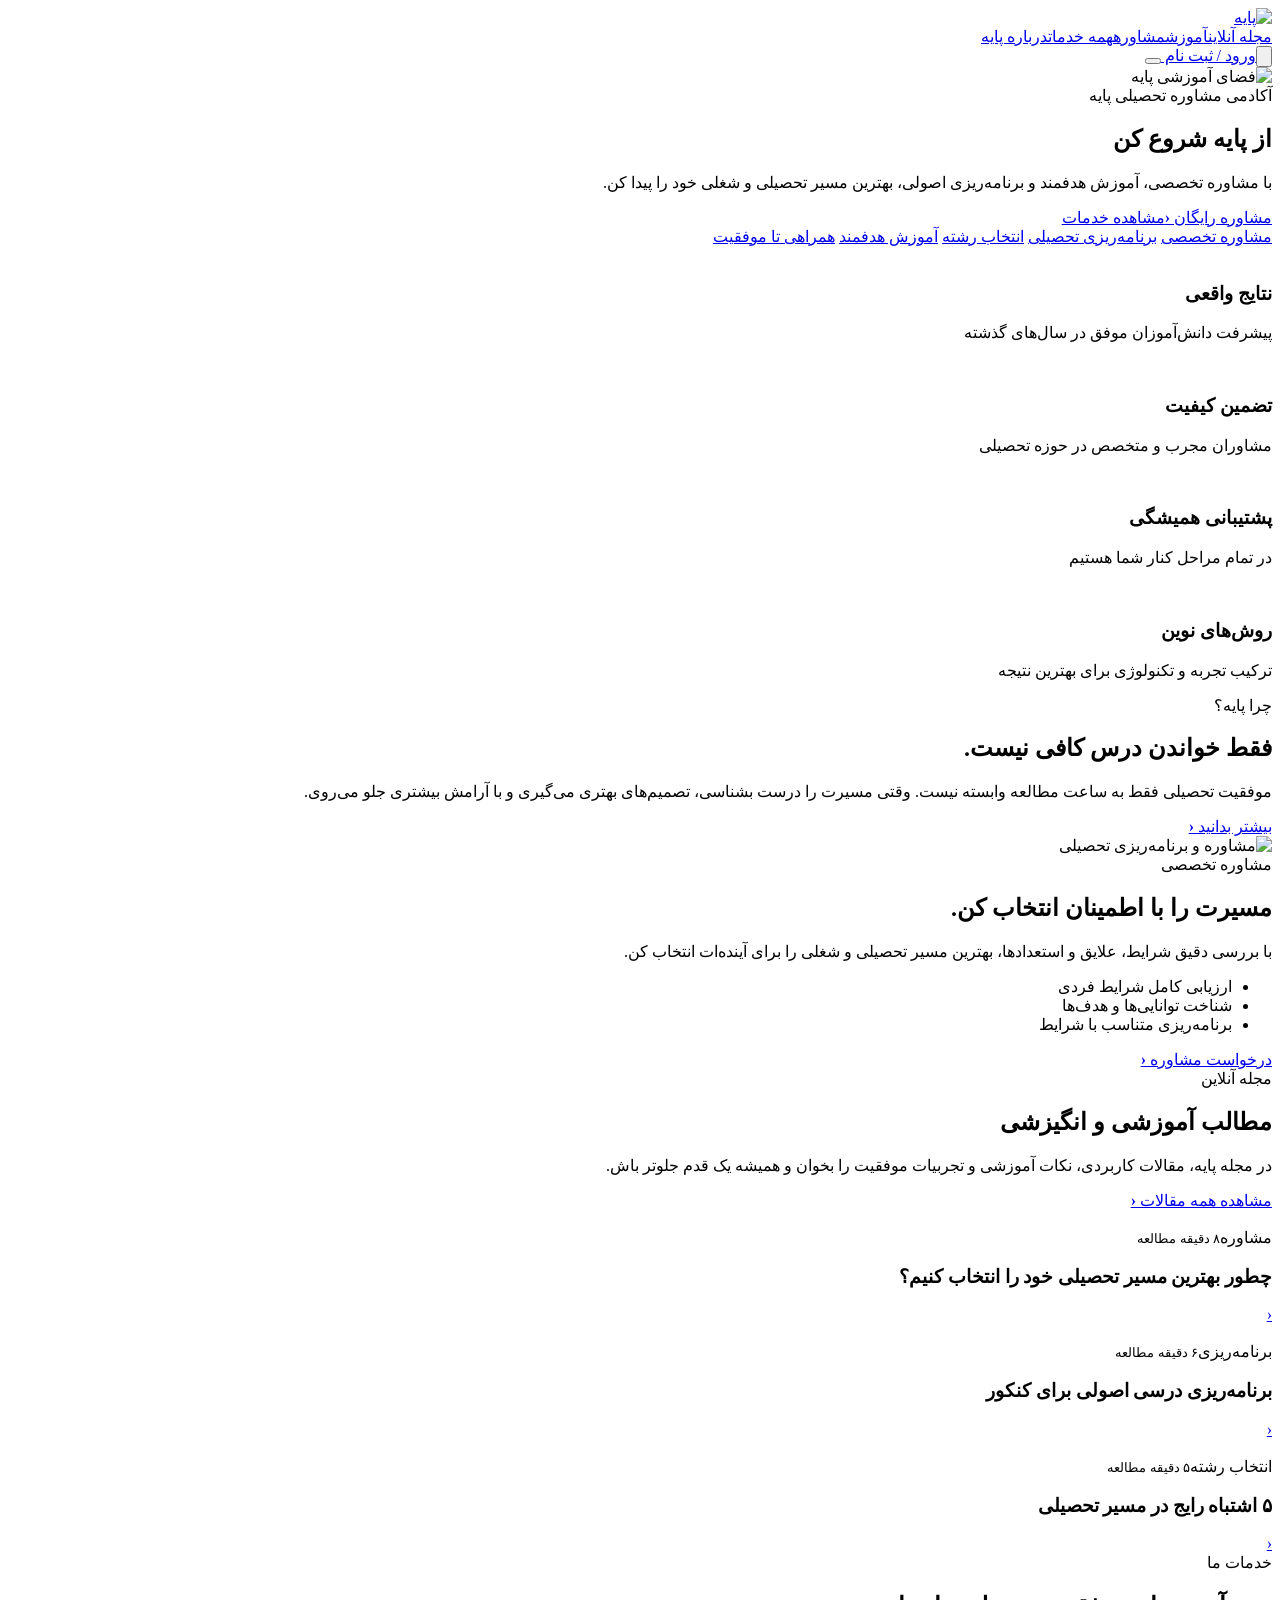
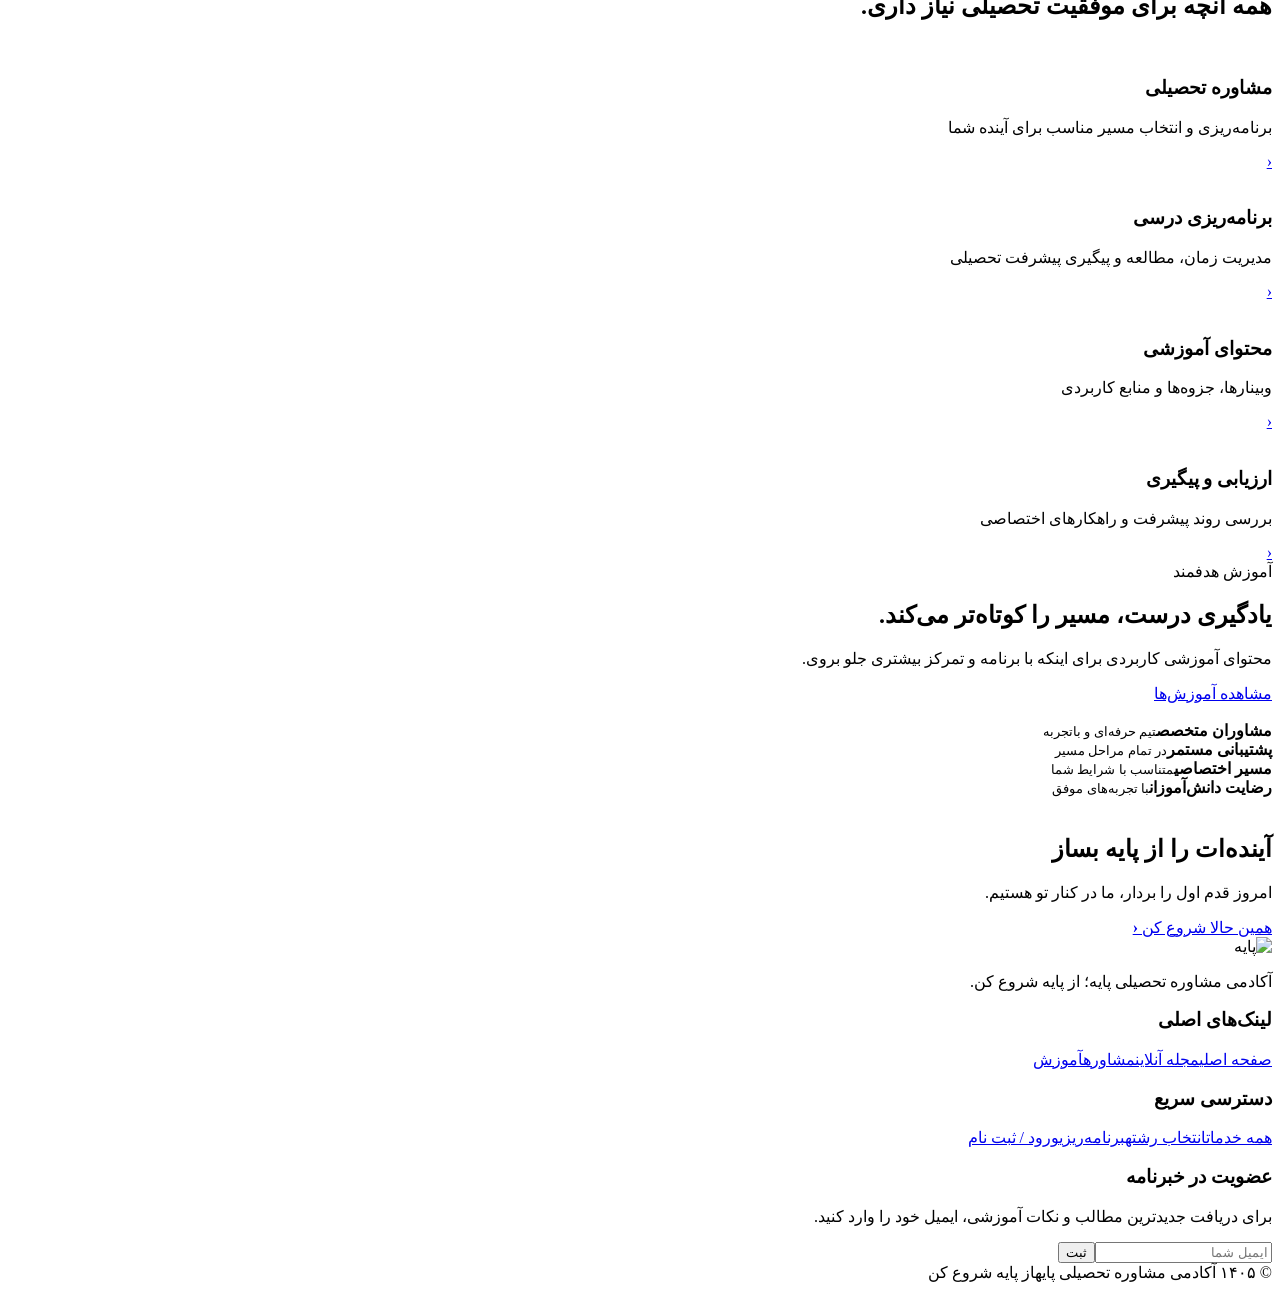
==== commit bfa66a4e: "index.html front3" ====
--- a/index.html
+++ b/index.html
@@ -1,658 +1,105 @@
-<!DOCTYPE html>
+<!doctype html>
 <html lang="fa" dir="rtl">
 <head>
-    <meta charset="UTF-8">
-    <meta name="viewport" content="width=device-width, initial-scale=1.0">
-    <meta name="description" content="آکادمی مشاوره تحصیلی پایه؛ از پایه شروع کن.">
-    <meta name="theme-color" content="#0B3DFF">
-    <title>پایه | آکادمی مشاوره تحصیلی</title>
+<meta charset="utf-8">
+<meta name="viewport" content="width=device-width,initial-scale=1,viewport-fit=cover">
+<meta name="theme-color" content="#ffffff">
+<title>پایه | آکادمی مشاوره تحصیلی</title>
+<meta name="description" content="آکادمی مشاوره تحصیلی پایه؛ مشاوره تخصصی، برنامه‌ریزی، آموزش و انتخاب رشته.">
+<link rel="stylesheet" href="css/base.css">
+<link rel="stylesheet" href="css/header.css">
+<link rel="stylesheet" href="css/home.css">
+<link rel="stylesheet" href="css/responsive.css">
+</head>
+<body>
+<header class="site-header">
+<div class="container"><div class="header-inner">
+<a class="brand" href="#home"><img src="assets/images/logo.png" alt="پایه"></a>
+<nav class="main-nav">
+<a href="#magazine">مجله آنلاین</a><a href="#education">آموزش</a><a href="#consultation">مشاوره</a><a href="#services">همه خدمات</a><a href="#about">درباره پایه</a>
+</nav>
+<div class="header-actions"><button class="icon-button search-button" aria-label="جستجو"><img src="assets/icons/search.svg" alt=""></button><a class="login-button" href="login.html">ورود / ثبت نام <img src="assets/icons/user.svg" alt=""></a><button class="menu-button" aria-label="منو" aria-expanded="false"><i></i><i></i><i></i></button></div>
+</div></div>
+</header>
 
-    <link rel="preconnect" href="https://fonts.googleapis.com">
-    <link rel="preconnect" href="https://fonts.gstatic.com" crossorigin>
-    <link href="https://fonts.googleapis.com/css2?family=Estedad:wght@400;500;600;700;800;900&display=swap" rel="stylesheet">
+<main id="home">
+<section class="hero">
+<div class="container"><div class="hero-grid">
+<div class="hero-visual"><div class="hero-glow"></div><img src="assets/images/hero.png" alt="فضای آموزشی پایه"></div>
+<div class="hero-copy">
+<span class="pill">آکادمی مشاوره تحصیلی پایه</span>
+<h1>از <strong>پایه</strong> شروع کن</h1>
+<p>با مشاوره تخصصی، آموزش هدفمند و برنامه‌ریزی اصولی، بهترین مسیر تحصیلی و شغلی خود را پیدا کن.</p>
+<div class="hero-buttons"><a class="btn btn-primary" href="login.html">مشاوره رایگان <b>‹</b></a><a class="btn btn-outline" href="#services">مشاهده خدمات</a></div>
+</div>
+</div></div>
+</section>
 
-    <link rel="stylesheet" href="css/base.css">
-    <link rel="stylesheet" href="css/header.css">
-    <link rel="stylesheet" href="css/home.css">
-    <link rel="stylesheet" href="css/responsive.css">
-</head>
+<section class="quick-section">
+<div class="container"><div class="quick-track">
+<a class="quick-item" href="#consultation"><img src="assets/icons/user.svg" alt=""><span>مشاوره تخصصی</span></a>
+<a class="quick-item" href="#services"><img src="assets/icons/calendar.svg" alt=""><span>برنامه‌ریزی تحصیلی</span></a>
+<a class="quick-item" href="#services"><img src="assets/icons/cap.svg" alt=""><span>انتخاب رشته</span></a>
+<a class="quick-item" href="#education"><img src="assets/icons/book.svg" alt=""><span>آموزش هدفمند</span></a>
+<a class="quick-item" href="#consultation"><img src="assets/icons/target.svg" alt=""><span>همراهی تا موفقیت</span></a>
+</div></div>
+</section>
 
-<body>
+<section class="about-section" id="about">
+<div class="container"><div class="about-grid">
+<div class="about-cards">
+<article><span class="round-icon yellow"><img src="assets/icons/target.svg" alt=""></span><h3>نتایج واقعی</h3><p>پیشرفت دانش‌آموزان موفق در سال‌های گذشته</p></article>
+<article><span class="round-icon blue"><img src="assets/icons/shield.svg" alt=""></span><h3>تضمین کیفیت</h3><p>مشاوران مجرب و متخصص در حوزه تحصیلی</p></article>
+<article><span class="round-icon yellow"><img src="assets/icons/clock.svg" alt=""></span><h3>پشتیبانی همیشگی</h3><p>در تمام مراحل کنار شما هستیم</p></article>
+<article><span class="round-icon blue"><img src="assets/icons/bulb.svg" alt=""></span><h3>روش‌های نوین</h3><p>ترکیب تجربه و تکنولوژی برای بهترین نتیجه</p></article>
+</div>
+<div class="about-copy"><span class="section-label">چرا پایه؟</span><h2>فقط خواندن درس کافی نیست.</h2><p>موفقیت تحصیلی فقط به ساعت مطالعه وابسته نیست. وقتی مسیرت را درست بشناسی، تصمیم‌های بهتری می‌گیری و با آرامش بیشتری جلو می‌روی.</p><a class="link-btn" href="#consultation">بیشتر بدانید <b>‹</b></a></div>
+</div></div>
+</section>
 
-    <header class="site-header">
+<section class="consultation-section" id="consultation">
+<div class="container"><div class="consultation-box">
+<div class="consultation-image"><img src="assets/images/consultation.png" alt="مشاوره و برنامه‌ریزی تحصیلی"></div>
+<div class="consultation-copy"><span class="section-label">مشاوره تخصصی</span><h2>مسیرت را با اطمینان انتخاب کن.</h2><p>با بررسی دقیق شرایط، علایق و استعدادها، بهترین مسیر تحصیلی و شغلی را برای آینده‌ات انتخاب کن.</p><ul><li>ارزیابی کامل شرایط فردی</li><li>شناخت توانایی‌ها و هدف‌ها</li><li>برنامه‌ریزی متناسب با شرایط</li></ul><a class="btn btn-primary" href="login.html">درخواست مشاوره <b>‹</b></a></div>
+</div></div>
+</section>
 
-        <div class="container header-inner">
+<section class="magazine-section" id="magazine">
+<div class="container"><div class="magazine-head"><div><span class="section-label">مجله آنلاین</span><h2>مطالب آموزشی و انگیزشی</h2><p>در مجله پایه، مقالات کاربردی، نکات آموزشی و تجربیات موفقیت را بخوان و همیشه یک قدم جلوتر باش.</p><a class="link-btn" href="#articles">مشاهده همه مقالات <b>‹</b></a></div></div>
+<div class="articles-track" id="articles">
+<article class="article-card"><img src="assets/images/magazine.png" alt=""><div class="article-meta"><span>مشاوره</span><small>۸ دقیقه مطالعه</small></div><h3>چطور بهترین مسیر تحصیلی خود را انتخاب کنیم؟</h3><a href="#">‹</a></article>
+<article class="article-card"><img src="assets/images/magazine.png" alt=""><div class="article-meta"><span>برنامه‌ریزی</span><small>۶ دقیقه مطالعه</small></div><h3>برنامه‌ریزی درسی اصولی برای کنکور</h3><a href="#">‹</a></article>
+<article class="article-card"><img src="assets/images/magazine.png" alt=""><div class="article-meta"><span>انتخاب رشته</span><small>۵ دقیقه مطالعه</small></div><h3>۵ اشتباه رایج در مسیر تحصیلی</h3><a href="#">‹</a></article>
+</div></div>
+</section>
 
-            <a class="site-logo" href="index.html" aria-label="پایه">
-                <img src="assets/images/logo.png" alt="پایه">
-            </a>
+<section class="services-section" id="services">
+<div class="container"><div class="section-heading"><span class="section-label">خدمات ما</span><h2>همه آنچه برای موفقیت تحصیلی نیاز داری.</h2></div>
+<div class="services-track">
+<article class="service-card"><span><img src="assets/icons/chat.svg" alt=""></span><h3>مشاوره تحصیلی</h3><p>برنامه‌ریزی و انتخاب مسیر مناسب برای آینده شما</p><a href="#consultation">‹</a></article>
+<article class="service-card"><span><img src="assets/icons/calendar.svg" alt=""></span><h3>برنامه‌ریزی درسی</h3><p>مدیریت زمان، مطالعه و پیگیری پیشرفت تحصیلی</p><a href="#consultation">‹</a></article>
+<article class="service-card"><span><img src="assets/icons/book.svg" alt=""></span><h3>محتوای آموزشی</h3><p>وبینارها، جزوه‌ها و منابع کاربردی</p><a href="#education">‹</a></article>
+<article class="service-card"><span><img src="assets/icons/target.svg" alt=""></span><h3>ارزیابی و پیگیری</h3><p>بررسی روند پیشرفت و راهکارهای اختصاصی</p><a href="#consultation">‹</a></article>
+</div></div>
+</section>
 
-            <nav class="main-navigation" id="main-navigation" aria-label="منوی اصلی">
+<section class="education-strip" id="education"><div class="container"><div class="education-box"><div class="education-copy"><span class="section-label">آموزش هدفمند</span><h2>یادگیری درست، مسیر را کوتاه‌تر می‌کند.</h2><p>محتوای آموزشی کاربردی برای اینکه با برنامه و تمرکز بیشتری جلو بروی.</p><a class="btn btn-outline" href="#magazine">مشاهده آموزش‌ها</a></div><div class="education-art"><img src="assets/images/magazine.png" alt=""></div></div></div></section>
 
-                <a href="#magazine">
-                    مجله آنلاین
-                </a>
+<section class="guarantee"><div class="container"><div class="guarantee-track">
+<div><img src="assets/icons/user.svg" alt=""><strong>مشاوران متخصص</strong><small>تیم حرفه‌ای و باتجربه</small></div>
+<div><img src="assets/icons/shield.svg" alt=""><strong>پشتیبانی مستمر</strong><small>در تمام مراحل مسیر</small></div>
+<div><img src="assets/icons/target.svg" alt=""><strong>مسیر اختصاصی</strong><small>متناسب با شرایط شما</small></div>
+<div><img src="assets/icons/bulb.svg" alt=""><strong>رضایت دانش‌آموزان</strong><small>با تجربه‌های موفق</small></div>
+</div></div></section>
 
-                <a href="#education">
-                    درباره پایه
-                </a>
+<section class="final-cta"><div class="container"><div class="final-box"><img src="assets/images/cta.png" alt=""><div><h2>آینده‌ات را از <strong>پایه</strong> بساز</h2><p>امروز قدم اول را بردار، ما در کنار تو هستیم.</p><a class="btn btn-yellow" href="login.html">همین حالا شروع کن <b>‹</b></a></div></div></div></section>
+</main>
 
-                <a href="#services">
-                    همه خدمات
-                </a>
-
-                <a href="#consultation">
-                    مشاوره
-                </a>
-
-                <a href="#education">
-                    آموزش
-                </a>
-
-                <a class="header-login-link" href="login.html">
-                    ورود / ثبت نام
-                </a>
-
-            </nav>
-
-            <button
-                class="mobile-menu-toggle"
-                type="button"
-                aria-label="باز کردن منو"
-                aria-expanded="false"
-                aria-controls="main-navigation"
-            >
-                <span></span>
-                <span></span>
-                <span></span>
-            </button>
-
-        </div>
-
-    </header>
-
-    <main>
-
-        <section class="hero-section">
-
-            <div class="container hero-content">
-
-                <div class="hero-visual">
-
-                    <div class="hero-illustration">
-                        <img src="assets/images/hero.png" alt="فضای آموزشی پایه">
-                    </div>
-
-                </div>
-
-                <div class="hero-text">
-
-                    <h1>
-                        آینده‌ات را
-                        <strong>از پایه</strong>
-                        بساز.
-                    </h1>
-
-                    <p>
-                        اینجا قرار نیست فقط درس بخوانی؛
-                        <br>
-                        قرار است مسیر درست خودت را پیدا کنی، بهتر برنامه‌ریزی کنی
-                        <br>
-                        و با اطمینان جلو بروی.
-                    </p>
-
-                    <div class="hero-actions">
-                        <a class="primary-button" href="#consultation">
-                            شروع مسیر من
-                        </a>
-
-                    </div>
-
-                </div>
-
-            </div>
-
-        </section>
-
-        <section class="quick-services">
-
-            <div class="container">
-
-                <div class="section-heading compact-heading">
-                    <div>
-                        <h2>از همین‌جا شروع کن</h2>
-                        <p>مسیر مناسب خودت را انتخاب کن و قدم اول را بردار.</p>
-                    </div>
-                </div>
-
-                <div class="quick-services-track">
-
-                    <article class="quick-service-card">
-                        <div class="quick-service-icon">
-                            <span>01</span>
-                        </div>
-
-                        <div class="quick-service-content">
-                            <h3>مشاوره تخصصی</h3>
-                            <p>
-                                برای انتخاب مسیر تحصیلی و تصمیم‌گیری مطمئن، کنار تو هستیم.
-                            </p>
-                        </div>
-
-                        <a href="#consultation" class="quick-service-link">
-                            کلیک کنید
-                        </a>
-                    </article>
-
-                    <article class="quick-service-card">
-                        <div class="quick-service-icon">
-                            <span>02</span>
-                        </div>
-
-                        <div class="quick-service-content">
-                            <h3>برنامه‌ریزی درسی</h3>
-                            <p>
-                                برنامه‌ای متناسب با شرایط، هدف و سبک مطالعه خودت داشته باش.
-                            </p>
-                        </div>
-
-                        <a href="#education" class="quick-service-link">
-                            کلیک کنید
-                        </a>
-                    </article>
-
-                    <article class="quick-service-card">
-                        <div class="quick-service-icon">
-                            <span>03</span>
-                        </div>
-
-                        <div class="quick-service-content">
-                            <h3>آموزش هدفمند</h3>
-                            <p>
-                                یادگیری را منظم‌تر کن و برای رسیدن به نتیجه بهتر آماده شو.
-                            </p>
-                        </div>
-
-                        <a href="#education" class="quick-service-link">
-                            کلیک کنید
-                        </a>
-                    </article>
-
-                    <article class="quick-service-card">
-                        <div class="quick-service-icon">
-                            <span>04</span>
-                        </div>
-
-                        <div class="quick-service-content">
-                            <h3>انتخاب رشته</h3>
-                            <p>
-                                انتخاب رشته را با شناخت بهتر از توانایی‌ها و هدف‌هات انجام بده.
-                            </p>
-                        </div>
-
-                        <a href="#services" class="quick-service-link">
-                            کلیک کنید
-                        </a>
-                    </article>
-
-                </div>
-
-            </div>
-
-        </section>
-
-        <section class="why-section" id="education">
-
-            <div class="container">
-
-                <div class="why-layout">
-
-                    <div class="why-intro">
-                        <h2>
-                            فقط درس خواندن کافی نیست.
-                        </h2>
-
-                        <p>
-                            موفقیت تحصیلی فقط به ساعت مطالعه بیشتر وابسته نیست.
-                            <br>
-                            وقتی مسیرت را درست بشناسی، تصمیم‌های بهتری می‌گیری
-                            و با آرامش بیشتری جلو می‌روی.
-                        </p>
-
-                        <a href="#consultation" class="text-link">
-                            مسیر مناسب من
-                        </a>
-                    </div>
-
-                    <div class="why-features">
-
-                        <article class="why-feature">
-                            <span class="why-feature-number">01</span>
-
-                            <div>
-                                <h3>شناخت مسیر</h3>
-                                <p>
-                                    توانایی‌ها و هدف‌هایت را بهتر بشناس.
-                                </p>
-                            </div>
-                        </article>
-
-                        <article class="why-feature">
-                            <span class="why-feature-number">02</span>
-
-                            <div>
-                                <h3>برنامه‌ریزی درست</h3>
-                                <p>
-                                    برای زمان و مطالعه‌ات برنامه‌ای واقعی داشته باش.
-                                </p>
-                            </div>
-                        </article>
-
-                        <article class="why-feature">
-                            <span class="why-feature-number">03</span>
-
-                            <div>
-                                <h3>همراهی تخصصی</h3>
-                                <p>
-                                    در تصمیم‌های مهم تحصیلی تنها نمان.
-                                </p>
-                            </div>
-                        </article>
-
-                    </div>
-
-                </div>
-
-            </div>
-
-        </section>
-
-        <section class="consultation-section" id="consultation">
-
-            <div class="container">
-
-                <div class="consultation-card">
-
-                    <div class="consultation-content">
-
-                        <h2>
-                            برای مسیرت
-                            <strong>یک تصمیم درست</strong>
-                            بگیر.
-                        </h2>
-
-                        <p>
-                            اگر نمی‌دانی از کجا شروع کنی، مسیر تحصیلی مناسب خودت را پیدا نکرده‌ای
-                            یا برای برنامه‌ریزی و انتخاب رشته نیاز به راهنمایی داری،
-                            مشاوران پایه در کنارت هستند.
-                        </p>
-
-                        <div class="consultation-actions">
-                            <a href="login.html" class="primary-button">
-                                دریافت مشاوره
-                            </a>
-
-                            <a href="#services" class="secondary-button">
-                                مشاهده خدمات
-                            </a>
-                        </div>
-
-                    </div>
-
-                    <div class="consultation-visual">
-
-                        <div class="consultation-shape consultation-shape-one"></div>
-                        <div class="consultation-shape consultation-shape-two"></div>
-
-                        <div class="consultation-icon">
-                            <span>+</span>
-                        </div>
-
-                        <div class="consultation-note">
-                            <strong>پایه</strong>
-                            <span>کنار مسیر تو</span>
-                        </div>
-
-                    </div>
-
-                </div>
-
-            </div>
-        </section>
-
-        <section class="magazine-section" id="magazine">
-
-            <div class="container">
-
-                <div class="magazine-layout">
-
-                    <div class="magazine-content">
-
-                        <h2>
-                            مجله آنلاین پایه
-                        </h2>
-
-                        <p>
-                            مطالب کاربردی و کوتاه برای بهتر درس خواندن،
-                            انتخاب آگاهانه‌تر و ساختن یک مسیر تحصیلی مطمئن.
-                        </p>
-
-                        <a href="#magazine" class="primary-button">
-                            مشاهده مجله
-                        </a>
-
-                    </div>
-
-                    <div class="magazine-visual">
-
-                        <img
-                            class="magazine-image"
-                            src="assets/images/magazine.png"
-                            alt="مجله آنلاین پایه"
-                        >
-
-                    </div>
-
-                </div>
-
-            </div>
-
-        </section>
-
-        <section class="services-section" id="services">
-
-            <div class="container">
-
-                <div class="section-heading">
-
-                    <span class="eyebrow">
-                        خدمات پایه
-                    </span>
-
-                    <h2>
-                        هر چیزی که برای شروع لازم داری.
-                    </h2>
-
-                    <p>
-                        خدمات آموزشی و مشاوره‌ای پایه برای ساختن یک مسیر منظم و قابل اعتماد.
-                    </p>
-
-                </div>
-
-                <div class="services-grid">
-
-                    <a class="service-card" href="login.html">
-
-                        <div class="service-icon"></div>
-
-                        <h3>
-                            مشاوره تحصیلی
-                        </h3>
-
-                        <p>
-                            برای تصمیم‌های مهم تحصیلی، یک راهنمای درست داشته باش.
-                        </p>
-
-                    </a>
-
-                    <a class="service-card" href="#education">
-
-                        <div class="service-icon"></div>
-
-                        <h3>
-                            برنامه‌ریزی درسی
-                        </h3>
-
-                        <p>
-                            برنامه‌ای که با زندگی واقعی تو هماهنگ باشد.
-                        </p>
-
-                    </a>
-
-                    <a class="service-card" href="#magazine">
-
-                        <div class="service-icon"></div>
-
-                        <h3>
-                            محتوای آموزشی
-                        </h3>
-
-                        <p>
-                            مطالب کاربردی برای مطالعه بهتر و تصمیم‌های آگاهانه‌تر.
-                        </p>
-
-                    </a>
-
-                    <a class="service-card" href="login.html">
-
-                        <div class="service-icon"></div>
-
-                        <h3>
-                            ارزیابی و پیگیری
-                        </h3>
-
-                        <p>
-                            پیشرفتت را ببین، نقاط ضعف را پیدا کن و ادامه بده.
-                        </p>
-
-                    </a>
-
-                </div>
-
-            </div>
-
-        </section>
-
-        <section class="guarantee-section">
-
-            <div class="container">
-
-                <div class="guarantee-track">
-
-                    <div class="guarantee-item">
-
-                        <span class="guarantee-icon"></span>
-
-                        <div>
-                            <strong>مشاوره تخصصی</strong>
-                            <small>با رویکرد شخصی‌سازی شده</small>
-                        </div>
-
-                    </div>
-
-                    <div class="guarantee-item">
-
-                        <span class="guarantee-icon"></span>
-
-                        <div>
-                            <strong>برنامه اختصاصی</strong>
-                            <small>متناسب با شرایط تو</small>
-                        </div>
-
-                    </div>
-
-                    <div class="guarantee-item">
-
-                        <span class="guarantee-icon"></span>
-
-                        <div>
-                            <strong>پشتیبانی مداوم</strong>
-                            <small>در تمام مسیر همراهت هستیم</small>
-                        </div>
-
-                    </div>
-
-                    <div class="guarantee-item">
-
-                        <span class="guarantee-icon"></span>
-
-                        <div>
-                            <strong>شروع مطمئن</strong>
-                            <small>از پایه تا رسیدن به هدف</small>
-                        </div>
-
-                    </div>
-
-                </div>
-
-            </div>
-
-        </section>
-
-        <section class="final-cta">
-
-            <div class="container">
-
-                <div class="final-cta-content">
-
-                    <div>
-
-                        <span>
-                            وقتشه شروع کنی
-                        </span>
-
-                        <h2>
-                            از <strong>پایه</strong> شروع کن،
-                            <br>
-                            برای آینده‌ای که می‌خواهی.
-                        </h2>
-
-                        <p>
-                            اولین قدم همیشه سخت‌ترین قدم نیست؛ فقط باید برداشته شود.
-                        </p>
-
-                    </div>
-
-                    <a class="cta-button" href="login.html">
-                        شروع مسیر
-                    </a>
-
-                </div>
-
-            </div>
-
-        </section>
-
-    </main>
-
-    <footer class="site-footer">
-
-        <div class="container">
-
-            <div class="footer-main">
-
-                <div class="footer-brand">
-
-                    <a href="index.html">
-                        <img src="assets/images/logo.png" alt="پایه">
-                    </a>
-
-                </div>
-
-                <div class="footer-column">
-
-                    <h3>
-                        پایه
-                    </h3>
-
-                    <a href="#consultation">
-                        مشاوره
-                    </a>
-
-                    <a href="#education">
-                        آموزش
-                    </a>
-
-                    <a href="#magazine">
-                        مجله آنلاین
-                    </a>
-
-                    <a href="#services">
-                        خدمات
-                    </a>
-
-                </div>
-
-                <div class="footer-column">
-
-                    <h3>
-                        دسترسی سریع
-                    </h3>
-
-                    <a href="login.html">
-                        ورود
-                    </a>
-
-                    <a href="login.html">
-                        ثبت نام
-                    </a>
-
-                    <a href="#">
-                        تماس با ما
-                    </a>
-
-                    <a href="#">
-                        درباره پایه
-                    </a>
-
-                </div>
-
-                <div class="footer-column">
-
-                    <h3>
-                        همراه پایه باش
-                    </h3>
-
-                    <p>
-                        برای دریافت مطالب آموزشی و اطلاع از جدیدترین مطالب مجله، ایمیل خودت را ثبت کن.
-                    </p>
-
-                    <form class="newsletter-form">
-
-                        <input
-                            type="email"
-                            name="email"
-                            placeholder="ایمیل شما"
-                            autocomplete="email"
-                            aria-label="ایمیل شما"
-                        >
-
-                        <button type="submit" aria-label="ثبت ایمیل">
-                            ثبت
-                        </button>
-
-                    </form>
-
-                </div>
-
-            </div>
-
-            <div class="footer-bottom">
-
-                <span>
-                    تمامی حقوق برای آکادمی پایه محفوظ است.
-                </span>
-
-                <div class="footer-socials">
-
-                    <a href="#" aria-label="اینستاگرام">
-                        Instagram
-                    </a>
-
-                    <a href="#" aria-label="تلگرام">
-                        Telegram
-                    </a>
-
-                </div>
-
-            </div>
-
-        </div>
-
-    </footer>
-
-    <script src="js/header.js" defer></script>
-    <script src="js/main.js" defer></script>
-
-</body>
-</html>
+<footer class="footer"><div class="container"><div class="footer-grid">
+<div class="footer-brand"><img src="assets/images/logo.png" alt="پایه"><p>آکادمی مشاوره تحصیلی پایه؛ از پایه شروع کن.</p></div>
+<div><h3>لینک‌های اصلی</h3><a href="#home">صفحه اصلی</a><a href="#magazine">مجله آنلاین</a><a href="#consultation">مشاوره</a><a href="#services">آموزش</a></div>
+<div><h3>دسترسی سریع</h3><a href="#services">همه خدمات</a><a href="#services">انتخاب رشته</a><a href="#services">برنامه‌ریزی</a><a href="login.html">ورود / ثبت نام</a></div>
+<div class="newsletter"><h3>عضویت در خبرنامه</h3><p>برای دریافت جدیدترین مطالب و نکات آموزشی، ایمیل خود را وارد کنید.</p><form><input type="email" placeholder="ایمیل شما" required><button>ثبت</button></form></div>
+</div><div class="footer-bottom"><span>© ۱۴۰۵ آکادمی مشاوره تحصیلی پایه</span><span>از پایه شروع کن</span></div></div></footer>
+<script src="js/header.js"></script><script src="js/main.js"></script>
+</body></html>
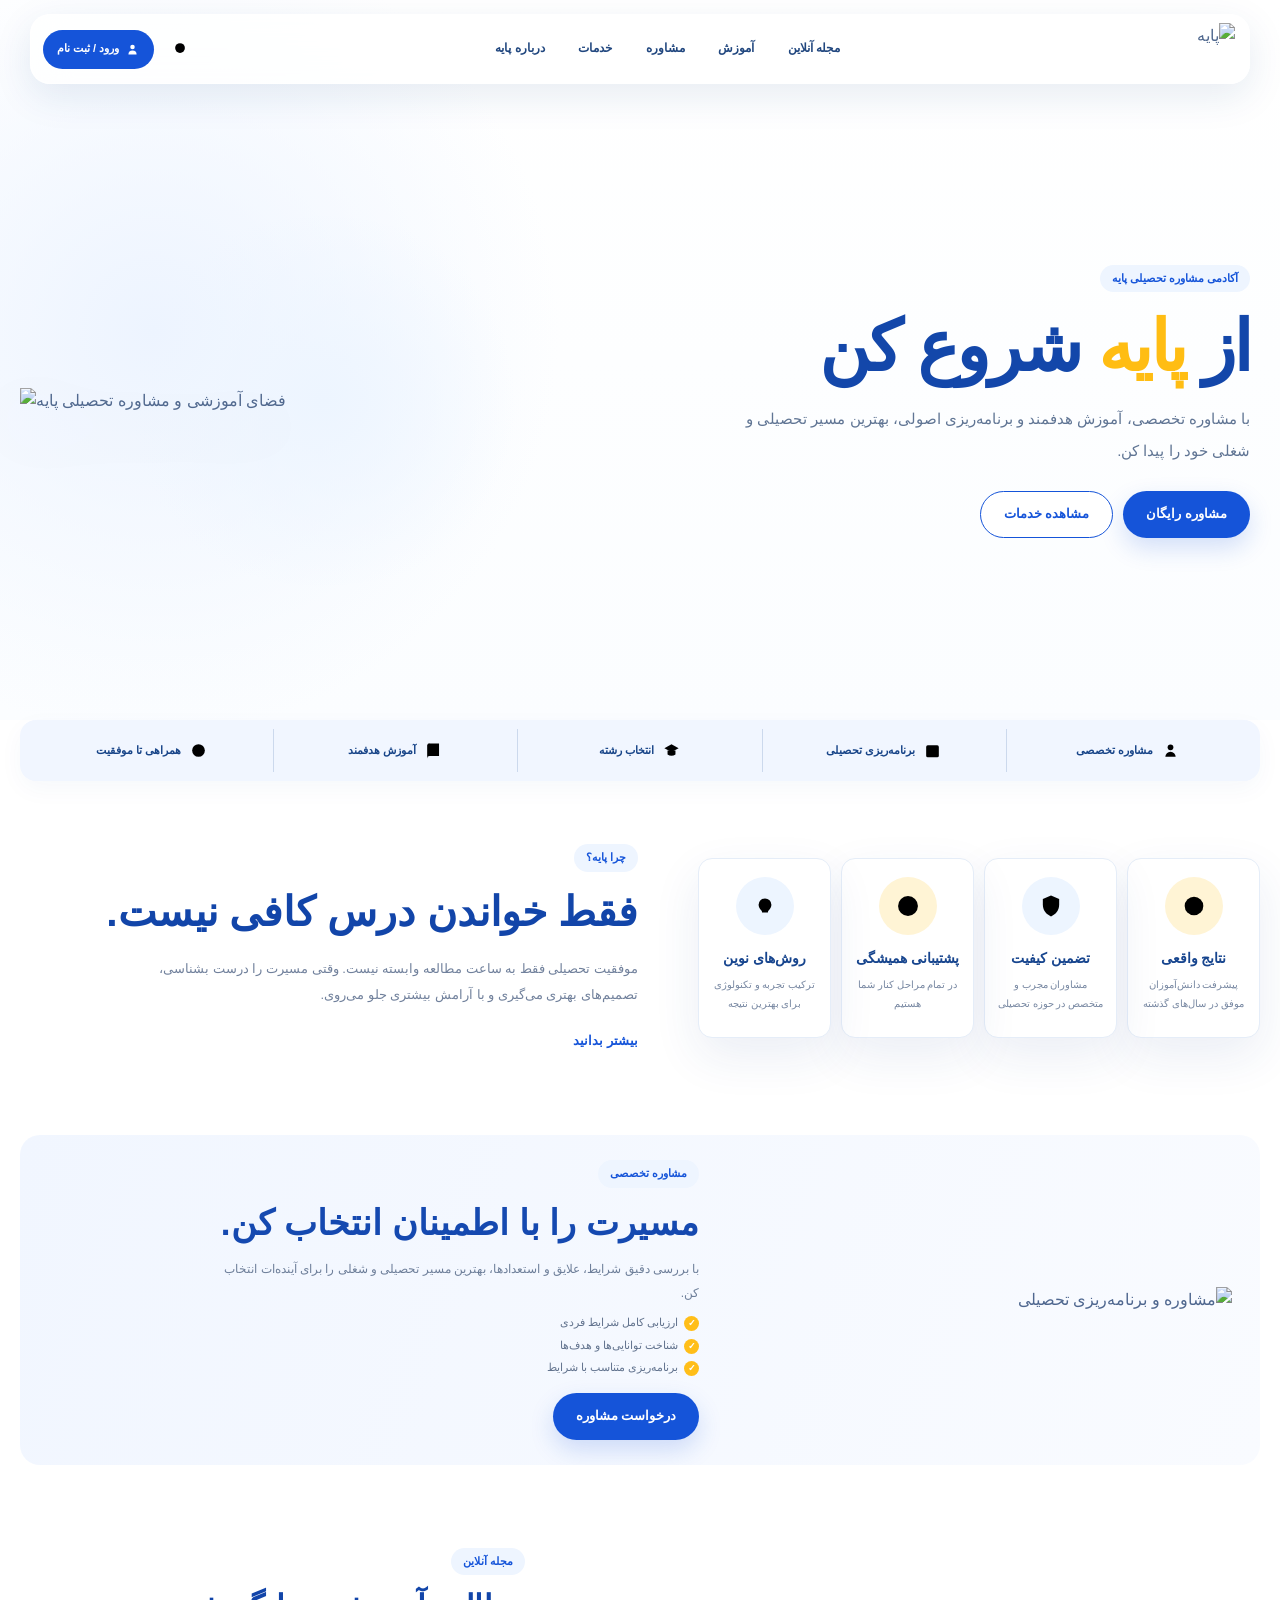
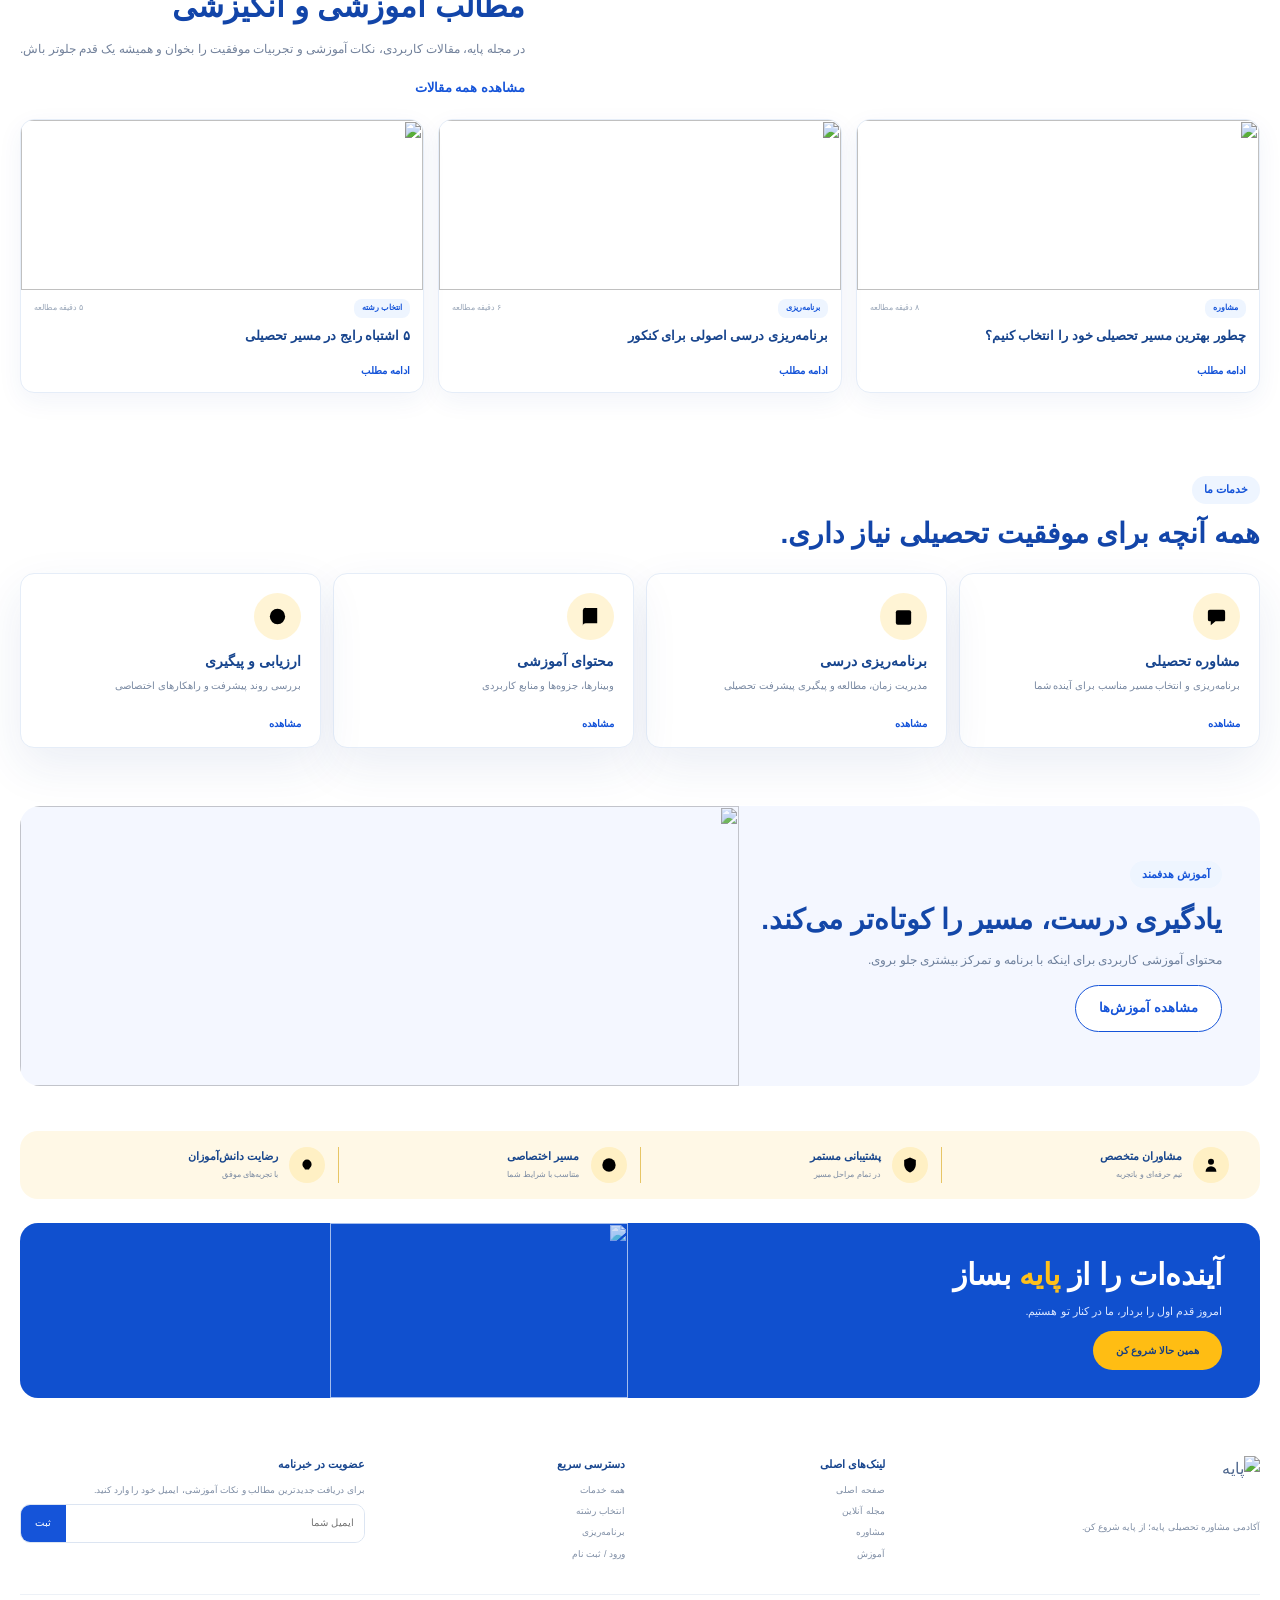
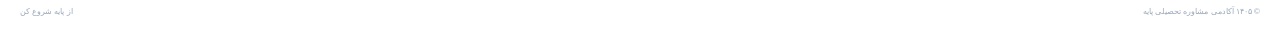
==== commit 7bb5185c: "Update index.html" ====
--- a/index.html
+++ b/index.html
@@ -2,10 +2,10 @@
 <html lang="fa" dir="rtl">
 <head>
 <meta charset="utf-8">
-<meta name="viewport" content="width=device-width,initial-scale=1,viewport-fit=cover">
+<meta name="viewport" content="width=device-width, initial-scale=1, viewport-fit=cover">
 <meta name="theme-color" content="#ffffff">
+<meta name="description" content="آکادمی مشاوره تحصیلی پایه؛ مشاوره تخصصی، برنامه‌ریزی، آموزش و انتخاب رشته.">
 <title>پایه | آکادمی مشاوره تحصیلی</title>
-<meta name="description" content="آکادمی مشاوره تحصیلی پایه؛ مشاوره تخصصی، برنامه‌ریزی، آموزش و انتخاب رشته.">
 <link rel="stylesheet" href="css/base.css">
 <link rel="stylesheet" href="css/header.css">
 <link rel="stylesheet" href="css/home.css">
@@ -14,74 +14,71 @@
 <body>
 <header class="site-header">
 <div class="container"><div class="header-inner">
-<a class="brand" href="#home"><img src="assets/images/logo.png" alt="پایه"></a>
-<nav class="main-nav">
-<a href="#magazine">مجله آنلاین</a><a href="#education">آموزش</a><a href="#consultation">مشاوره</a><a href="#services">همه خدمات</a><a href="#about">درباره پایه</a>
+<a class="brand" href="#home" aria-label="پایه"><img src="assets/images/logo.png" alt="پایه"></a>
+<nav class="main-nav" id="mainNav" aria-label="ناوبری اصلی">
+<a href="#magazine">مجله آنلاین</a><a href="#education">آموزش</a><a href="#consultation">مشاوره</a><a href="#services">خدمات</a><a href="#about">درباره پایه</a>
 </nav>
-<div class="header-actions"><button class="icon-button search-button" aria-label="جستجو"><img src="assets/icons/search.svg" alt=""></button><a class="login-button" href="login.html">ورود / ثبت نام <img src="assets/icons/user.svg" alt=""></a><button class="menu-button" aria-label="منو" aria-expanded="false"><i></i><i></i><i></i></button></div>
+<div class="header-actions">
+<button class="icon-button search-button" type="button" aria-label="جستجو"><img src="assets/icons/search.svg" alt=""></button>
+<a class="login-button" href="login.html"><img src="assets/icons/user.svg" alt="">ورود / ثبت نام</a>
+<button class="menu-button" type="button" aria-label="باز کردن منو" aria-controls="mainNav" aria-expanded="false"><span></span><span></span><span></span></button>
+</div>
 </div></div>
 </header>
 
 <main id="home">
 <section class="hero">
 <div class="container"><div class="hero-grid">
-<div class="hero-visual"><div class="hero-glow"></div><img src="assets/images/hero.png" alt="فضای آموزشی پایه"></div>
 <div class="hero-copy">
 <span class="pill">آکادمی مشاوره تحصیلی پایه</span>
 <h1>از <strong>پایه</strong> شروع کن</h1>
 <p>با مشاوره تخصصی، آموزش هدفمند و برنامه‌ریزی اصولی، بهترین مسیر تحصیلی و شغلی خود را پیدا کن.</p>
-<div class="hero-buttons"><a class="btn btn-primary" href="login.html">مشاوره رایگان <b>‹</b></a><a class="btn btn-outline" href="#services">مشاهده خدمات</a></div>
+<div class="hero-buttons"><a class="btn btn-primary" href="login.html">مشاوره رایگان</a><a class="btn btn-outline" href="#services">مشاهده خدمات</a></div>
 </div>
+<div class="hero-visual"><div class="hero-glow"></div><img src="assets/images/hero.png" alt="فضای آموزشی و مشاوره تحصیلی پایه"></div>
 </div></div>
 </section>
 
-<section class="quick-section">
-<div class="container"><div class="quick-track">
+<section class="quick-section" aria-label="خدمات سریع"><div class="container"><div class="quick-track">
 <a class="quick-item" href="#consultation"><img src="assets/icons/user.svg" alt=""><span>مشاوره تخصصی</span></a>
 <a class="quick-item" href="#services"><img src="assets/icons/calendar.svg" alt=""><span>برنامه‌ریزی تحصیلی</span></a>
 <a class="quick-item" href="#services"><img src="assets/icons/cap.svg" alt=""><span>انتخاب رشته</span></a>
 <a class="quick-item" href="#education"><img src="assets/icons/book.svg" alt=""><span>آموزش هدفمند</span></a>
 <a class="quick-item" href="#consultation"><img src="assets/icons/target.svg" alt=""><span>همراهی تا موفقیت</span></a>
-</div></div>
-</section>
+</div></div></section>
 
 <section class="about-section" id="about">
 <div class="container"><div class="about-grid">
+<div class="about-copy"><span class="section-label">چرا پایه؟</span><h2>فقط خواندن درس کافی نیست.</h2><p>موفقیت تحصیلی فقط به ساعت مطالعه وابسته نیست. وقتی مسیرت را درست بشناسی، تصمیم‌های بهتری می‌گیری و با آرامش بیشتری جلو می‌روی.</p><a class="link-btn" href="#consultation">بیشتر بدانید</a></div>
 <div class="about-cards">
 <article><span class="round-icon yellow"><img src="assets/icons/target.svg" alt=""></span><h3>نتایج واقعی</h3><p>پیشرفت دانش‌آموزان موفق در سال‌های گذشته</p></article>
 <article><span class="round-icon blue"><img src="assets/icons/shield.svg" alt=""></span><h3>تضمین کیفیت</h3><p>مشاوران مجرب و متخصص در حوزه تحصیلی</p></article>
 <article><span class="round-icon yellow"><img src="assets/icons/clock.svg" alt=""></span><h3>پشتیبانی همیشگی</h3><p>در تمام مراحل کنار شما هستیم</p></article>
 <article><span class="round-icon blue"><img src="assets/icons/bulb.svg" alt=""></span><h3>روش‌های نوین</h3><p>ترکیب تجربه و تکنولوژی برای بهترین نتیجه</p></article>
 </div>
-<div class="about-copy"><span class="section-label">چرا پایه؟</span><h2>فقط خواندن درس کافی نیست.</h2><p>موفقیت تحصیلی فقط به ساعت مطالعه وابسته نیست. وقتی مسیرت را درست بشناسی، تصمیم‌های بهتری می‌گیری و با آرامش بیشتری جلو می‌روی.</p><a class="link-btn" href="#consultation">بیشتر بدانید <b>‹</b></a></div>
 </div></div>
 </section>
 
-<section class="consultation-section" id="consultation">
-<div class="container"><div class="consultation-box">
+<section class="consultation-section" id="consultation"><div class="container"><div class="consultation-box">
+<div class="consultation-copy"><span class="section-label">مشاوره تخصصی</span><h2>مسیرت را با اطمینان انتخاب کن.</h2><p>با بررسی دقیق شرایط، علایق و استعدادها، بهترین مسیر تحصیلی و شغلی را برای آینده‌ات انتخاب کن.</p><ul><li>ارزیابی کامل شرایط فردی</li><li>شناخت توانایی‌ها و هدف‌ها</li><li>برنامه‌ریزی متناسب با شرایط</li></ul><a class="btn btn-primary" href="login.html">درخواست مشاوره</a></div>
 <div class="consultation-image"><img src="assets/images/consultation.png" alt="مشاوره و برنامه‌ریزی تحصیلی"></div>
-<div class="consultation-copy"><span class="section-label">مشاوره تخصصی</span><h2>مسیرت را با اطمینان انتخاب کن.</h2><p>با بررسی دقیق شرایط، علایق و استعدادها، بهترین مسیر تحصیلی و شغلی را برای آینده‌ات انتخاب کن.</p><ul><li>ارزیابی کامل شرایط فردی</li><li>شناخت توانایی‌ها و هدف‌ها</li><li>برنامه‌ریزی متناسب با شرایط</li></ul><a class="btn btn-primary" href="login.html">درخواست مشاوره <b>‹</b></a></div>
-</div></div>
-</section>
+</div></div></section>
 
-<section class="magazine-section" id="magazine">
-<div class="container"><div class="magazine-head"><div><span class="section-label">مجله آنلاین</span><h2>مطالب آموزشی و انگیزشی</h2><p>در مجله پایه، مقالات کاربردی، نکات آموزشی و تجربیات موفقیت را بخوان و همیشه یک قدم جلوتر باش.</p><a class="link-btn" href="#articles">مشاهده همه مقالات <b>‹</b></a></div></div>
+<section class="magazine-section" id="magazine"><div class="container">
+<div class="magazine-head"><div><span class="section-label">مجله آنلاین</span><h2>مطالب آموزشی و انگیزشی</h2><p>در مجله پایه، مقالات کاربردی، نکات آموزشی و تجربیات موفقیت را بخوان و همیشه یک قدم جلوتر باش.</p><a class="link-btn" href="#articles">مشاهده همه مقالات</a></div></div>
 <div class="articles-track" id="articles">
-<article class="article-card"><img src="assets/images/magazine.png" alt=""><div class="article-meta"><span>مشاوره</span><small>۸ دقیقه مطالعه</small></div><h3>چطور بهترین مسیر تحصیلی خود را انتخاب کنیم؟</h3><a href="#">‹</a></article>
-<article class="article-card"><img src="assets/images/magazine.png" alt=""><div class="article-meta"><span>برنامه‌ریزی</span><small>۶ دقیقه مطالعه</small></div><h3>برنامه‌ریزی درسی اصولی برای کنکور</h3><a href="#">‹</a></article>
-<article class="article-card"><img src="assets/images/magazine.png" alt=""><div class="article-meta"><span>انتخاب رشته</span><small>۵ دقیقه مطالعه</small></div><h3>۵ اشتباه رایج در مسیر تحصیلی</h3><a href="#">‹</a></article>
-</div></div>
-</section>
+<article class="article-card"><img src="assets/images/magazine.png" alt=""><div class="article-meta"><span>مشاوره</span><small>۸ دقیقه مطالعه</small></div><h3>چطور بهترین مسیر تحصیلی خود را انتخاب کنیم؟</h3><a class="card-link" href="#consultation" aria-label="ادامه مطلب">ادامه مطلب</a></article>
+<article class="article-card"><img src="assets/images/magazine.png" alt=""><div class="article-meta"><span>برنامه‌ریزی</span><small>۶ دقیقه مطالعه</small></div><h3>برنامه‌ریزی درسی اصولی برای کنکور</h3><a class="card-link" href="#education" aria-label="ادامه مطلب">ادامه مطلب</a></article>
+<article class="article-card"><img src="assets/images/magazine.png" alt=""><div class="article-meta"><span>انتخاب رشته</span><small>۵ دقیقه مطالعه</small></div><h3>۵ اشتباه رایج در مسیر تحصیلی</h3><a class="card-link" href="#consultation" aria-label="ادامه مطلب">ادامه مطلب</a></article>
+</div></div></section>
 
-<section class="services-section" id="services">
-<div class="container"><div class="section-heading"><span class="section-label">خدمات ما</span><h2>همه آنچه برای موفقیت تحصیلی نیاز داری.</h2></div>
+<section class="services-section" id="services"><div class="container"><div class="section-heading"><span class="section-label">خدمات ما</span><h2>همه آنچه برای موفقیت تحصیلی نیاز داری.</h2></div>
 <div class="services-track">
-<article class="service-card"><span><img src="assets/icons/chat.svg" alt=""></span><h3>مشاوره تحصیلی</h3><p>برنامه‌ریزی و انتخاب مسیر مناسب برای آینده شما</p><a href="#consultation">‹</a></article>
-<article class="service-card"><span><img src="assets/icons/calendar.svg" alt=""></span><h3>برنامه‌ریزی درسی</h3><p>مدیریت زمان، مطالعه و پیگیری پیشرفت تحصیلی</p><a href="#consultation">‹</a></article>
-<article class="service-card"><span><img src="assets/icons/book.svg" alt=""></span><h3>محتوای آموزشی</h3><p>وبینارها، جزوه‌ها و منابع کاربردی</p><a href="#education">‹</a></article>
-<article class="service-card"><span><img src="assets/icons/target.svg" alt=""></span><h3>ارزیابی و پیگیری</h3><p>بررسی روند پیشرفت و راهکارهای اختصاصی</p><a href="#consultation">‹</a></article>
-</div></div>
-</section>
+<article class="service-card"><span><img src="assets/icons/chat.svg" alt=""></span><h3>مشاوره تحصیلی</h3><p>برنامه‌ریزی و انتخاب مسیر مناسب برای آینده شما</p><a class="card-link" href="#consultation">مشاهده</a></article>
+<article class="service-card"><span><img src="assets/icons/calendar.svg" alt=""></span><h3>برنامه‌ریزی درسی</h3><p>مدیریت زمان، مطالعه و پیگیری پیشرفت تحصیلی</p><a class="card-link" href="#consultation">مشاهده</a></article>
+<article class="service-card"><span><img src="assets/icons/book.svg" alt=""></span><h3>محتوای آموزشی</h3><p>وبینارها، جزوه‌ها و منابع کاربردی</p><a class="card-link" href="#education">مشاهده</a></article>
+<article class="service-card"><span><img src="assets/icons/target.svg" alt=""></span><h3>ارزیابی و پیگیری</h3><p>بررسی روند پیشرفت و راهکارهای اختصاصی</p><a class="card-link" href="#consultation">مشاهده</a></article>
+</div></div></section>
 
 <section class="education-strip" id="education"><div class="container"><div class="education-box"><div class="education-copy"><span class="section-label">آموزش هدفمند</span><h2>یادگیری درست، مسیر را کوتاه‌تر می‌کند.</h2><p>محتوای آموزشی کاربردی برای اینکه با برنامه و تمرکز بیشتری جلو بروی.</p><a class="btn btn-outline" href="#magazine">مشاهده آموزش‌ها</a></div><div class="education-art"><img src="assets/images/magazine.png" alt=""></div></div></div></section>
 
@@ -92,14 +89,14 @@
 <div><img src="assets/icons/bulb.svg" alt=""><strong>رضایت دانش‌آموزان</strong><small>با تجربه‌های موفق</small></div>
 </div></div></section>
 
-<section class="final-cta"><div class="container"><div class="final-box"><img src="assets/images/cta.png" alt=""><div><h2>آینده‌ات را از <strong>پایه</strong> بساز</h2><p>امروز قدم اول را بردار، ما در کنار تو هستیم.</p><a class="btn btn-yellow" href="login.html">همین حالا شروع کن <b>‹</b></a></div></div></div></section>
+<section class="final-cta"><div class="container"><div class="final-box"><img src="assets/images/cta.png" alt=""><div><h2>آینده‌ات را از <strong>پایه</strong> بساز</h2><p>امروز قدم اول را بردار، ما در کنار تو هستیم.</p><a class="btn btn-yellow" href="login.html">همین حالا شروع کن</a></div></div></div></section>
 </main>
 
 <footer class="footer"><div class="container"><div class="footer-grid">
 <div class="footer-brand"><img src="assets/images/logo.png" alt="پایه"><p>آکادمی مشاوره تحصیلی پایه؛ از پایه شروع کن.</p></div>
-<div><h3>لینک‌های اصلی</h3><a href="#home">صفحه اصلی</a><a href="#magazine">مجله آنلاین</a><a href="#consultation">مشاوره</a><a href="#services">آموزش</a></div>
+<div><h3>لینک‌های اصلی</h3><a href="#home">صفحه اصلی</a><a href="#magazine">مجله آنلاین</a><a href="#consultation">مشاوره</a><a href="#education">آموزش</a></div>
 <div><h3>دسترسی سریع</h3><a href="#services">همه خدمات</a><a href="#services">انتخاب رشته</a><a href="#services">برنامه‌ریزی</a><a href="login.html">ورود / ثبت نام</a></div>
-<div class="newsletter"><h3>عضویت در خبرنامه</h3><p>برای دریافت جدیدترین مطالب و نکات آموزشی، ایمیل خود را وارد کنید.</p><form><input type="email" placeholder="ایمیل شما" required><button>ثبت</button></form></div>
+<div class="newsletter"><h3>عضویت در خبرنامه</h3><p>برای دریافت جدیدترین مطالب و نکات آموزشی، ایمیل خود را وارد کنید.</p><form><label class="sr-only" for="newsletterEmail">ایمیل</label><input id="newsletterEmail" type="email" placeholder="ایمیل شما" required><button type="submit">ثبت</button></form></div>
 </div><div class="footer-bottom"><span>© ۱۴۰۵ آکادمی مشاوره تحصیلی پایه</span><span>از پایه شروع کن</span></div></div></footer>
 <script src="js/header.js"></script><script src="js/main.js"></script>
 </body></html>
--- a/css/base.css
+++ b/css/base.css
@@ -0,0 +1,25 @@
+@font-face{font-family:Estedad;src:local("Estedad"),local("Vazirmatn"),local("Tahoma");font-display:swap}
+:root{--blue:#1554d9;--deep:#0e3d9e;--yellow:#ffbd13;--ink:#123f85;--text:#51698f;--muted:#7b8ca7;--line:#e5edf8;--soft:#f3f7ff;--cream:#fff8e6;--white:#fff;--shadow:0 18px 48px rgba(28,72,143,.09);--container:1240px;--radius-sm:12px;--radius-md:18px;--radius-lg:26px}
+*{box-sizing:border-box}
+html{scroll-behavior:smooth;scroll-padding-top:100px}
+body{margin:0;color:var(--text);font-family:Estedad,"Vazirmatn",Tahoma,sans-serif;background:#fff;line-height:1.6;overflow-x:hidden}
+body.menu-open{overflow:hidden}
+a{text-decoration:none;color:inherit}
+button,input{font:inherit}
+button{cursor:pointer}
+img{display:block;max-width:100%}
+.container{width:min(var(--container),calc(100% - 40px));margin-inline:auto}
+.btn{display:inline-flex;align-items:center;justify-content:center;min-height:47px;padding:0 23px;border:0;border-radius:25px;font-size:13px;font-weight:800;transition:transform .2s ease,background .2s ease,box-shadow .2s ease}
+.btn-primary{background:var(--blue);color:#fff;box-shadow:0 10px 24px rgba(21,84,217,.18)}
+.btn-primary:hover{background:var(--deep);transform:translateY(-2px)}
+.btn-outline{border:1.5px solid var(--blue);background:#fff;color:var(--blue)}
+.btn-outline:hover{background:var(--soft);transform:translateY(-2px)}
+.btn-yellow{background:var(--yellow);color:#163e82}
+.btn-yellow:hover{transform:translateY(-2px);box-shadow:0 9px 22px rgba(255,189,19,.22)}
+.section-label,.pill{display:inline-flex;align-items:center;padding:5px 12px;border-radius:18px;background:#eef5ff;color:var(--blue);font-size:11px;font-weight:900}
+.pill{background:#eef5ff}
+.link-btn{display:inline-flex;align-items:center;color:var(--blue);font-size:13px;font-weight:900;transition:color .2s ease}
+.link-btn:hover{color:var(--deep)}
+.card-link{color:var(--blue);font-size:10px;font-weight:900}
+.sr-only{position:absolute;width:1px;height:1px;padding:0;margin:-1px;overflow:hidden;clip:rect(0,0,0,0);white-space:nowrap;border:0}
+a:focus-visible,button:focus-visible,input:focus-visible{outline:3px solid rgba(21,84,217,.2);outline-offset:3px}
--- a/css/header.css
+++ b/css/header.css
@@ -0,0 +1,19 @@
+.site-header{position:fixed;top:14px;left:0;right:0;z-index:1000;padding-inline:10px;transition:top .25s ease}
+.site-header.is-scrolled{top:7px}
+.header-inner{position:relative;min-height:68px;display:flex;align-items:center;gap:18px;padding:8px 14px 8px 12px;border:1px solid rgba(255,255,255,.9);border-radius:20px;background:rgba(255,255,255,.78);box-shadow:0 12px 38px rgba(24,68,132,.1);backdrop-filter:blur(18px);-webkit-backdrop-filter:blur(18px)}
+.brand{flex:0 0 100px;display:flex;align-items:center;justify-content:flex-start}
+.brand img{width:78px;height:52px;object-fit:contain}
+.main-nav{display:flex;align-items:center;justify-content:center;gap:clamp(17px,2.3vw,31px);flex:1}
+.main-nav a{position:relative;padding:8px 2px;color:#21477f;font-size:12px;font-weight:850;white-space:nowrap}
+.main-nav a::after{content:"";position:absolute;right:0;bottom:0;width:0;height:2px;border-radius:2px;background:var(--blue);transition:width .2s ease}
+.main-nav a:hover{color:var(--blue)}
+.main-nav a:hover::after{width:100%}
+.header-actions{display:flex;align-items:center;gap:7px;flex:0 0 auto}
+.icon-button{width:39px;height:39px;display:grid;place-items:center;border:0;border-radius:11px;background:transparent}
+.icon-button:hover{background:#eef4ff}
+.icon-button img{width:18px;height:18px}
+.login-button{display:flex;align-items:center;justify-content:center;gap:6px;min-height:39px;padding:0 14px;border-radius:22px;background:var(--blue);color:#fff;font-size:11px;font-weight:900;white-space:nowrap;transition:transform .2s ease,background .2s ease}
+.login-button:hover{background:var(--deep);transform:translateY(-1px)}
+.login-button img{width:15px;height:15px;filter:brightness(0) invert(1)}
+.menu-button{display:none;width:40px;height:40px;padding:0;border:0;border-radius:11px;background:#eef4ff}
+.menu-button span{display:block;width:18px;height:2px;margin:3px auto;border-radius:2px;background:#1650bd;transition:transform .2s ease,opacity .2s ease}
--- a/css/home.css
+++ b/css/home.css
@@ -0,0 +1,95 @@
+.hero{padding:116px 0 34px;overflow:hidden;background:radial-gradient(circle at 12% 46%,#edf4ff 0,transparent 34%),linear-gradient(180deg,#fff,#fbfdff)}
+.hero-grid{min-height:570px;display:grid;grid-template-columns:minmax(0,1fr) minmax(0,1fr);align-items:center;gap:30px;direction:ltr}
+.hero-copy{direction:rtl;text-align:right;order:2;padding-right:10px}
+.hero-copy h1{margin:13px 0 15px;color:#1347aa;font-size:clamp(44px,5.5vw,72px);line-height:1.18;letter-spacing:-2.5px;font-weight:900}
+.hero-copy h1 strong{color:var(--yellow)}
+.hero-copy p{max-width:540px;margin:0 0 25px;color:#607594;font-size:15px;line-height:2.1}
+.hero-buttons{display:flex;gap:10px;flex-wrap:wrap}
+.hero-visual{position:relative;display:flex;justify-content:center;align-items:center;order:1}
+.hero-visual img{position:relative;z-index:2;width:min(100%,610px);filter:drop-shadow(0 24px 30px rgba(18,61,125,.1))}
+.hero-glow{position:absolute;width:430px;height:370px;border-radius:50%;background:radial-gradient(circle,#edf5ff,transparent 68%);z-index:0}
+.quick-section{padding-bottom:40px}
+.quick-track{display:flex;align-items:center;min-height:61px;padding:6px 10px;border-radius:16px;background:#f1f6ff;box-shadow:0 8px 24px rgba(30,76,145,.04)}
+.quick-item{flex:1;display:flex;align-items:center;justify-content:center;gap:8px;min-height:43px;border-left:1px solid #ccd9ed;color:#174488;font-size:11px;font-weight:900;white-space:nowrap}
+.quick-item:last-child{border-left:0}
+.quick-item img{width:19px;height:19px}
+.about-section{padding:22px 0 82px}
+.about-grid{display:grid;grid-template-columns:minmax(0,1fr) minmax(0,1.1fr);gap:60px;align-items:center}
+.about-copy{text-align:right;order:2}
+.about-copy h2{margin:12px 0 15px;color:#1245a9;font-size:clamp(30px,3.2vw,43px);line-height:1.4}
+.about-copy p{max-width:520px;margin:0 0 19px;color:#71819c;font-size:13px;line-height:2}
+.about-cards{display:grid;grid-template-columns:repeat(4,minmax(0,1fr));gap:10px;direction:rtl;order:1}
+.about-cards article{min-height:180px;padding:18px 12px;background:#fff;border:1px solid var(--line);border-radius:14px;box-shadow:var(--shadow);text-align:center;transition:transform .25s ease,box-shadow .25s ease}
+.about-cards article:hover{transform:translateY(-5px);box-shadow:0 22px 50px rgba(28,72,143,.12)}
+.round-icon{width:58px;height:58px;margin:0 auto 12px;border-radius:50%;display:grid;place-items:center}
+.round-icon img{width:28px;height:28px}
+.round-icon.yellow{background:#fff4d5}
+.round-icon.blue{background:#edf5ff}
+.about-cards h3{margin:0 0 6px;color:#17458e;font-size:14px}
+.about-cards p{margin:0;color:#7888a2;font-size:10px;line-height:1.9}
+.consultation-section{padding-bottom:82px}
+.consultation-box{min-height:330px;display:grid;grid-template-columns:minmax(0,.9fr) minmax(0,1.1fr);align-items:center;direction:rtl;padding:16px 28px;background:linear-gradient(110deg,#f1f6ff,#f9fbff);border-radius:20px;overflow:hidden}
+.consultation-copy{text-align:right;order:2}
+.consultation-copy h2{margin:10px 0;color:#1549b0;font-size:clamp(27px,3vw,35px);line-height:1.4}
+.consultation-copy p{max-width:480px;margin:0 0 9px;color:#6e7f9a;font-size:12px;line-height:2}
+.consultation-copy ul{list-style:none;padding:0;margin:0 0 16px;display:grid;gap:5px}
+.consultation-copy li{position:relative;padding-right:21px;color:#62738e;font-size:11px}
+.consultation-copy li::before{content:"✓";position:absolute;right:0;top:2px;width:15px;height:15px;display:grid;place-items:center;border-radius:50%;background:#ffbe19;color:#fff;font-size:9px;font-weight:900}
+.consultation-image{order:1;display:flex;justify-content:center}
+.consultation-image img{width:min(100%,560px);mix-blend-mode:multiply}
+.magazine-section{padding-bottom:82px}
+.magazine-head{display:flex;justify-content:flex-end;text-align:right;margin-bottom:20px}
+.magazine-head>div{max-width:510px}
+.magazine-head h2,.section-heading h2{margin:10px 0 8px;color:#1245a9;font-size:31px;line-height:1.4}
+.magazine-head p{margin:0 0 13px;color:#71809a;font-size:12px;line-height:2}
+.articles-track{display:grid;grid-template-columns:repeat(3,minmax(0,1fr));gap:14px}
+.article-card{position:relative;min-width:0;overflow:hidden;padding-bottom:45px;background:#fff;border:1px solid var(--line);border-radius:14px;box-shadow:0 8px 26px rgba(31,74,145,.06);transition:transform .25s ease,box-shadow .25s ease}
+.article-card:hover{transform:translateY(-4px);box-shadow:0 20px 44px rgba(31,74,145,.11)}
+.article-card>img{width:100%;height:170px;object-fit:cover}
+.article-meta{display:flex;justify-content:space-between;align-items:center;padding:9px 13px 0}
+.article-meta span{padding:3px 8px;background:#eef5ff;color:var(--blue);border-radius:8px;font-size:8px;font-weight:900}
+.article-meta small{color:#9aa7b9;font-size:8px}
+.article-card h3{margin:6px 13px 0;color:#17448d;font-size:13px;line-height:1.8}
+.article-card .card-link{position:absolute;bottom:13px;right:13px}
+.services-section{padding-bottom:58px}
+.section-heading{text-align:right;margin-bottom:20px}
+.section-heading h2{font-size:28px}
+.services-track{display:grid;grid-template-columns:repeat(4,minmax(0,1fr));gap:12px}
+.service-card{position:relative;min-height:175px;padding:19px;background:#fff;border:1px solid var(--line);border-radius:14px;box-shadow:var(--shadow);transition:transform .25s ease,box-shadow .25s ease}
+.service-card:hover{transform:translateY(-4px);box-shadow:0 22px 50px rgba(28,72,143,.12)}
+.service-card>span{display:grid;place-items:center;width:47px;height:47px;border-radius:50%;background:#fff4d5;margin-bottom:10px}
+.service-card>span img{width:23px;height:23px}
+.service-card h3{margin:0 0 4px;color:#17458e;font-size:14px}
+.service-card p{max-width:210px;margin:0;color:#7888a1;font-size:10px;line-height:1.9}
+.service-card .card-link{position:absolute;right:19px;bottom:15px}
+.education-strip{padding-bottom:45px}
+.education-box{position:relative;min-height:280px;display:flex;align-items:center;overflow:hidden;border-radius:20px;background:#f4f7ff}
+.education-copy{position:relative;z-index:2;width:52%;padding:38px;text-align:right}
+.education-copy h2{margin:10px 0 8px;color:#1347a8;font-size:28px}
+.education-copy p{margin:0 0 15px;color:#6e809c;font-size:12px}
+.education-art{position:absolute;left:0;top:0;width:58%;height:100%;overflow:hidden}
+.education-art img{width:100%;height:100%;object-fit:cover;object-position:left center;opacity:.82;mix-blend-mode:multiply}
+.guarantee{padding-bottom:24px}
+.guarantee-track{display:flex;align-items:center;padding:16px 18px;border-radius:18px;background:var(--cream)}
+.guarantee-track>div{flex:1;display:grid;grid-template-columns:38px 1fr;column-gap:9px;align-items:center;padding:0 13px;border-left:1px solid #e7c565}
+.guarantee-track>div:last-child{border-left:0}
+.guarantee-track img{grid-row:1/3;width:36px;height:36px;padding:8px;background:#fff0c4;border-radius:50%}
+.guarantee-track strong{color:#17458c;font-size:11px}
+.guarantee-track small{color:#7c8ba2;font-size:8px}
+.final-cta{padding-bottom:38px}
+.final-box{position:relative;min-height:175px;display:flex;align-items:center;overflow:hidden;border-radius:18px;background:#1050cf}
+.final-box>img{position:absolute;left:0;bottom:0;width:49%;height:100%;object-fit:cover;object-position:left center;mix-blend-mode:screen;opacity:.82}
+.final-box>div{position:relative;z-index:2;margin-right:38px;margin-left:auto;text-align:right;color:#fff}
+.final-box h2{margin:0 0 4px;font-size:30px}
+.final-box h2 strong{color:#ffc01a}
+.final-box p{margin:0 0 11px;color:#dbe7ff;font-size:11px}
+.final-box .btn{min-height:39px;font-size:10px}
+.footer{padding-bottom:20px}
+.footer-grid{display:grid;grid-template-columns:1.2fr .8fr .8fr 1.2fr;gap:30px;padding:20px 0 26px;border-bottom:1px solid #edf1f7}
+.footer-brand img{width:72px;height:58px;object-fit:contain}
+.footer-grid h3{margin:0 0 9px;color:#17458e;font-size:11px}
+.footer-grid a,.footer-grid p{display:block;margin:6px 0;color:#7e8da4;font-size:9px;line-height:1.7}
+.newsletter form{height:39px;display:flex;border:1px solid #dce5f2;border-radius:10px;overflow:hidden}
+.newsletter input{width:100%;min-width:0;padding:0 10px;border:0;outline:0;background:#fff;color:var(--text);font-size:10px}
+.newsletter button{width:50px;border:0;background:var(--blue);color:#fff;font-size:10px}
+.footer-bottom{display:flex;justify-content:space-between;padding-top:11px;color:#9ba8ba;font-size:8px}
--- a/css/responsive.css
+++ b/css/responsive.css
@@ -0,0 +1,4 @@
+@media(max-width:1050px){.container{width:min(var(--container),calc(100% - 32px))}.main-nav{gap:15px}.main-nav a{font-size:11px}.hero-grid{gap:12px}.about-grid{gap:35px}.about-cards{grid-template-columns:repeat(2,1fr)}.consultation-box{grid-template-columns:1fr 1fr}.services-track{grid-template-columns:repeat(2,1fr)}}
+@media(max-width:800px){.container{width:calc(100% - 28px)}.site-header{top:8px;padding-inline:8px}.header-inner{min-height:61px;padding:6px 9px;border-radius:16px}.brand{flex-basis:65px}.brand img{width:62px;height:47px}.main-nav{display:none;position:absolute;top:68px;right:4px;left:4px;flex-direction:column;align-items:stretch;gap:0;padding:7px;background:rgba(255,255,255,.98);border:1px solid var(--line);border-radius:16px;box-shadow:0 20px 46px rgba(24,68,132,.16)}.main-nav.is-open{display:flex}.main-nav a{padding:12px 14px;border-bottom:1px solid #edf2f8;font-size:11px}.main-nav a:last-child{border-bottom:0}.header-actions{margin-right:auto}.search-button{display:none}.login-button{width:39px;height:39px;padding:0;font-size:0}.login-button img{width:16px}.menu-button{display:block}.menu-button.is-open span:first-child{transform:translateY(5px) rotate(45deg)}.menu-button.is-open span:nth-child(2){opacity:0}.menu-button.is-open span:last-child{transform:translateY(-5px) rotate(-45deg)}.hero{padding:89px 0 22px}.hero-grid{display:flex;flex-direction:column;gap:4px;min-height:0}.hero-copy{order:1;width:100%;padding:0;text-align:center}.hero-copy h1{margin:10px 0;font-size:clamp(39px,12vw,55px);letter-spacing:-1.5px}.hero-copy p{max-width:560px;margin:0 auto 18px;font-size:12px;line-height:2}.hero-buttons{justify-content:center}.hero-visual{order:2;width:100%;margin-top:4px}.hero-visual img{width:min(100%,520px)}.hero-glow{width:310px;height:250px}.quick-section{padding-bottom:28px}.quick-track,.articles-track,.services-track,.guarantee-track{overflow-x:auto;scrollbar-width:none;-webkit-overflow-scrolling:touch;scroll-snap-type:x mandatory}.quick-track::-webkit-scrollbar,.articles-track::-webkit-scrollbar,.services-track::-webkit-scrollbar,.guarantee-track::-webkit-scrollbar{display:none}.quick-track{justify-content:flex-start;padding:6px 8px}.quick-item{flex:0 0 145px;scroll-snap-align:start;font-size:9px}.about-section{padding:18px 0 58px}.about-grid{display:flex;flex-direction:column;gap:25px}.about-copy{order:1;text-align:center}.about-copy p{margin-inline:auto;font-size:11px}.about-cards{order:2;display:flex;width:100%;overflow-x:auto;padding:3px 2px 12px;scroll-snap-type:x mandatory;scrollbar-width:none}.about-cards::-webkit-scrollbar{display:none}.about-cards article{flex:0 0 175px;min-height:175px;scroll-snap-align:start}.consultation-section{padding-bottom:58px}.consultation-box{display:flex;flex-direction:column;padding:18px 15px 12px;gap:5px}.consultation-copy{order:1;text-align:center;padding-top:3px}.consultation-copy p{margin-inline:auto;font-size:11px}.consultation-copy ul{width:max-content;max-width:100%;margin:0 auto 15px;text-align:right}.consultation-image{order:2;width:100%}.consultation-image img{width:min(100%,520px);margin:auto}.magazine-section{padding-bottom:58px}.magazine-head{justify-content:center;text-align:center;margin-bottom:17px}.magazine-head>div{max-width:560px}.magazine-head h2{font-size:27px}.articles-track{display:flex;gap:10px;padding:3px 2px 13px}.article-card{flex:0 0 245px;scroll-snap-align:start}.article-card>img{height:150px}.services-section{padding-bottom:46px}.section-heading{text-align:center}.section-heading h2{font-size:26px}.services-track{display:flex;gap:10px;padding:3px 2px 13px}.service-card{flex:0 0 205px;scroll-snap-align:start}.education-strip{padding-bottom:38px}.education-box{min-height:365px}.education-copy{width:100%;padding:29px 24px;text-align:center}.education-art{width:100%;height:56%;top:auto;bottom:0;opacity:.58}.guarantee{padding-bottom:20px}.guarantee-track{padding:13px 10px}.guarantee-track>div{flex:0 0 205px;scroll-snap-align:start}.final-box{min-height:220px}.final-box>img{width:65%;opacity:.58}.final-box>div{width:73%;margin-right:18px}.final-box h2{font-size:23px}.footer-grid{grid-template-columns:1fr 1fr;gap:22px}}
+@media(max-width:480px){.container{width:calc(100% - 22px)}.header-inner{padding-left:7px}.brand{flex-basis:60px}.brand img{width:58px}.hero-copy h1{font-size:40px}.hero-copy p{font-size:11px}.btn{min-height:43px;padding:0 17px;font-size:11px}.quick-item{flex-basis:132px}.about-cards article{flex-basis:165px}.consultation-copy h2{font-size:23px}.article-card{flex-basis:230px}.service-card{flex-basis:190px}.education-box{min-height:340px}.final-box>div{width:80%;margin-right:14px}.footer-grid{grid-template-columns:1fr}.footer-bottom{flex-direction:column;gap:5px}}
+@media(prefers-reduced-motion:reduce){html{scroll-behavior:auto}.btn,.article-card,.service-card,.about-cards article{transition:none}}
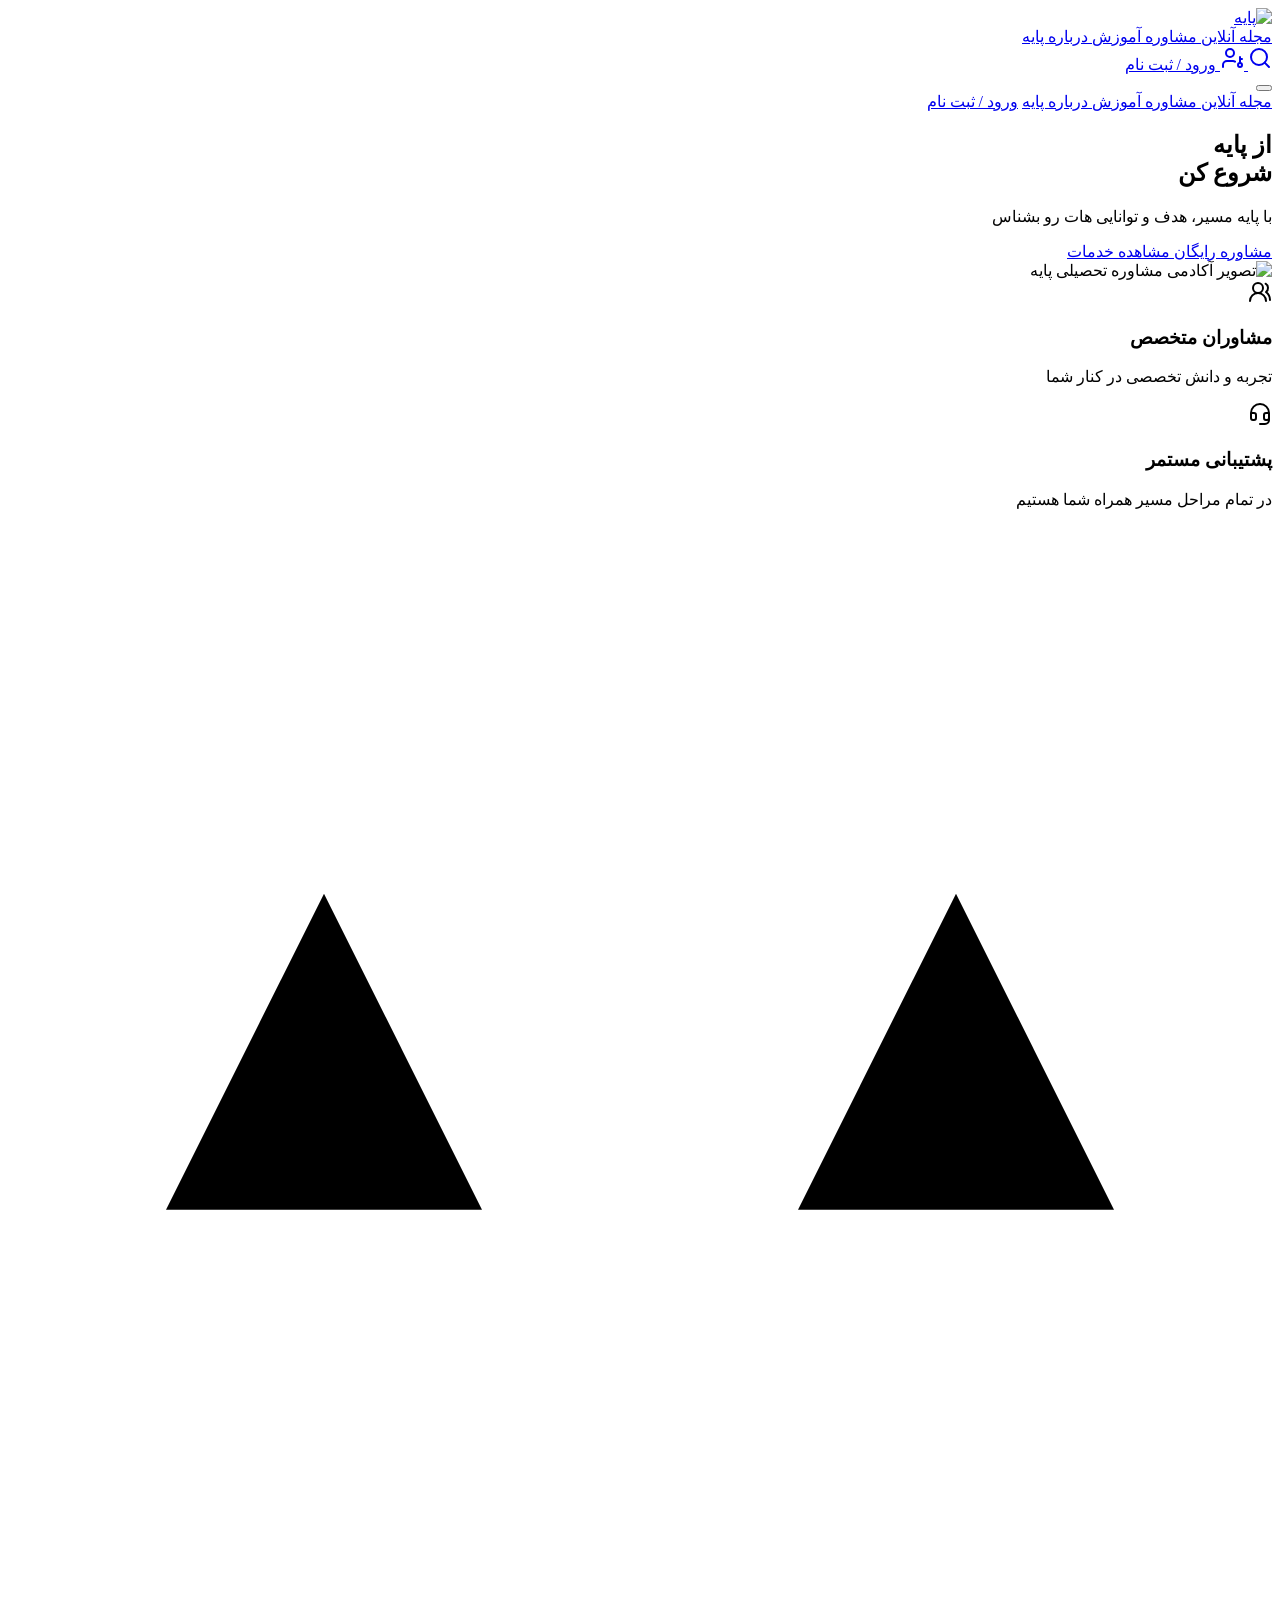
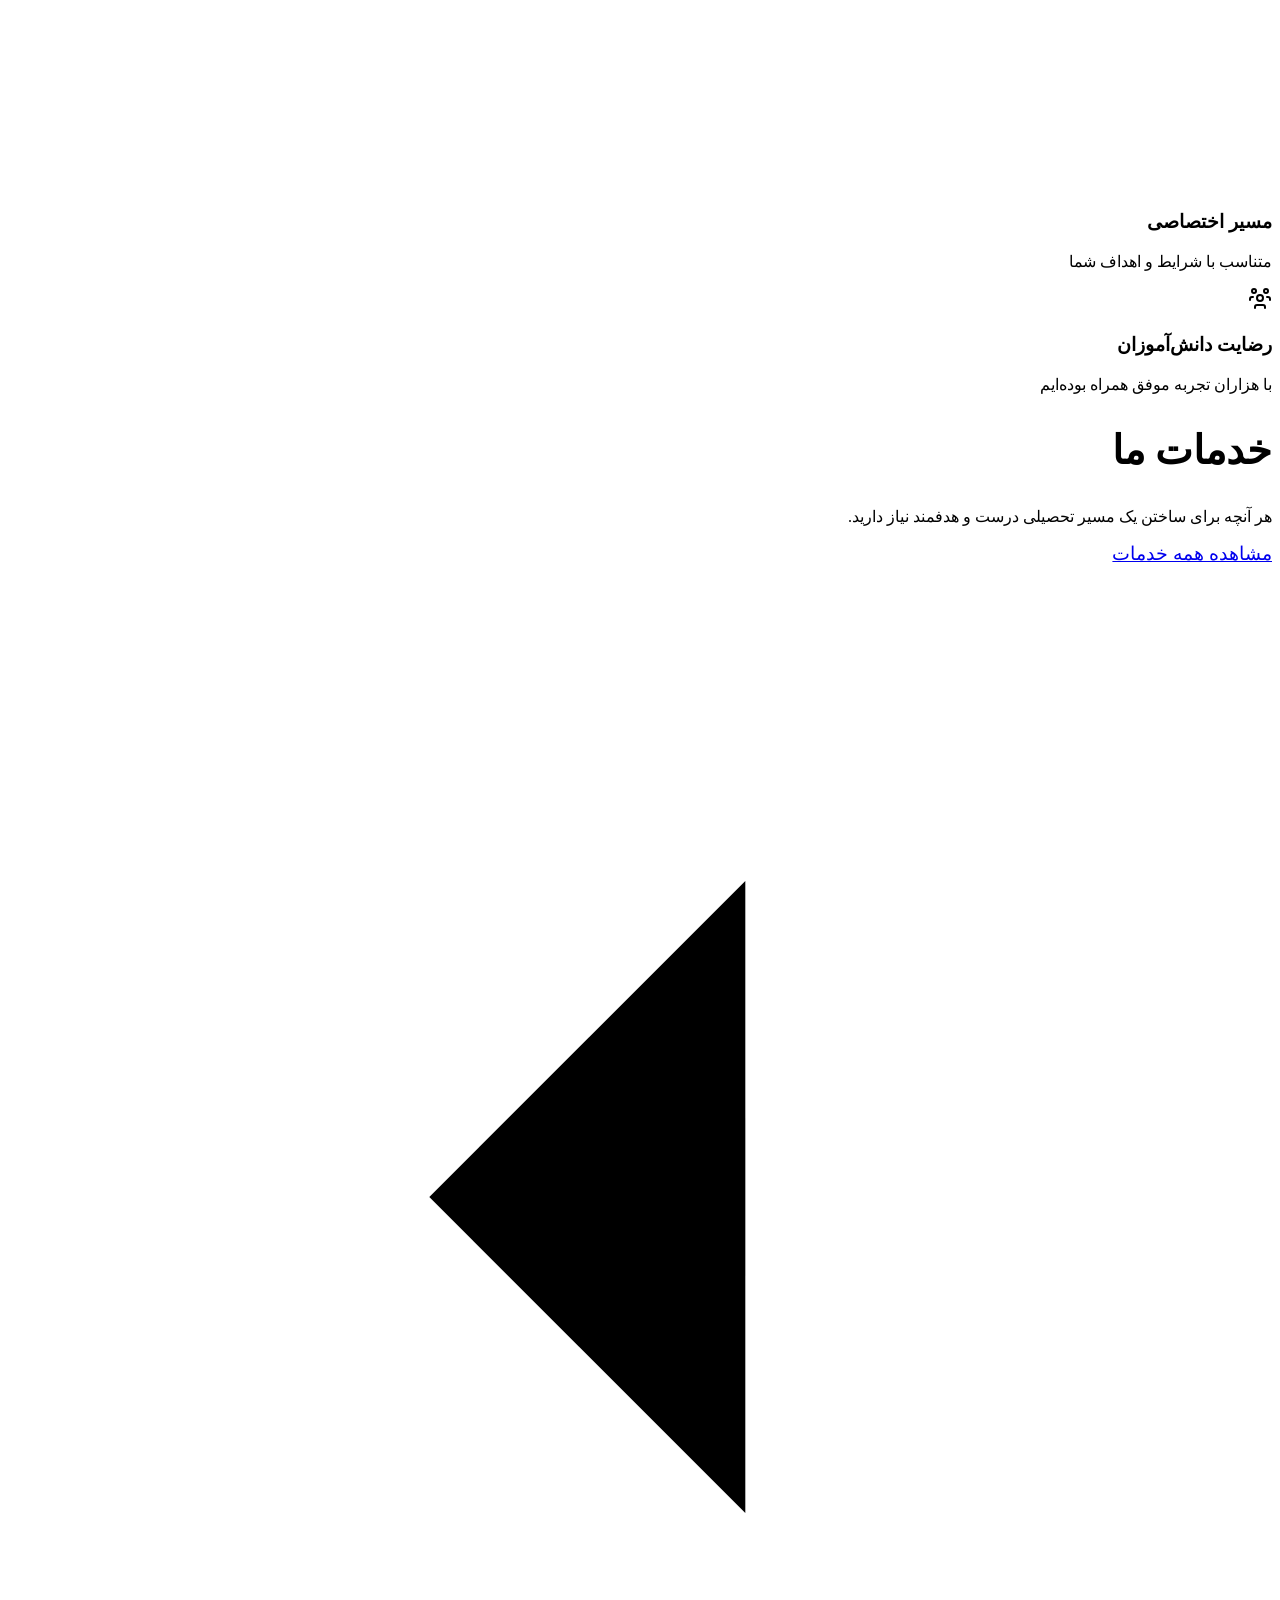
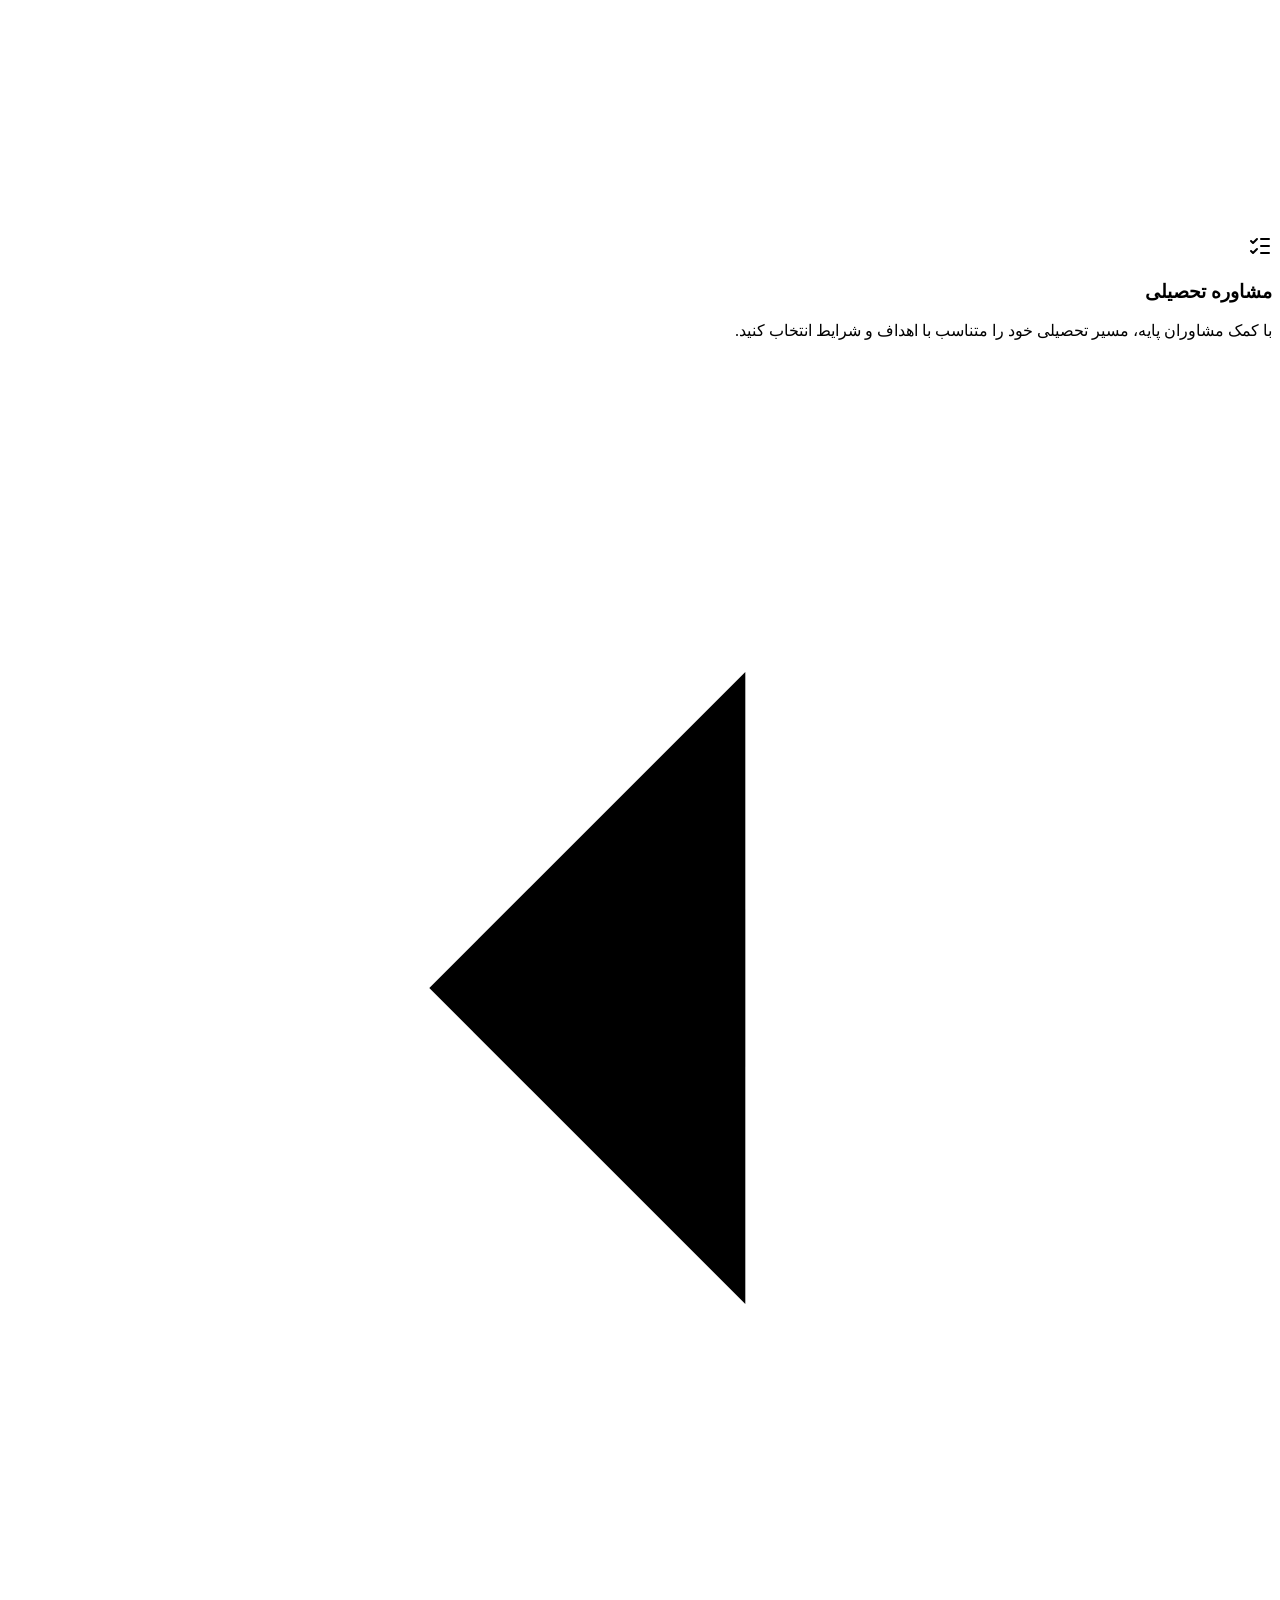
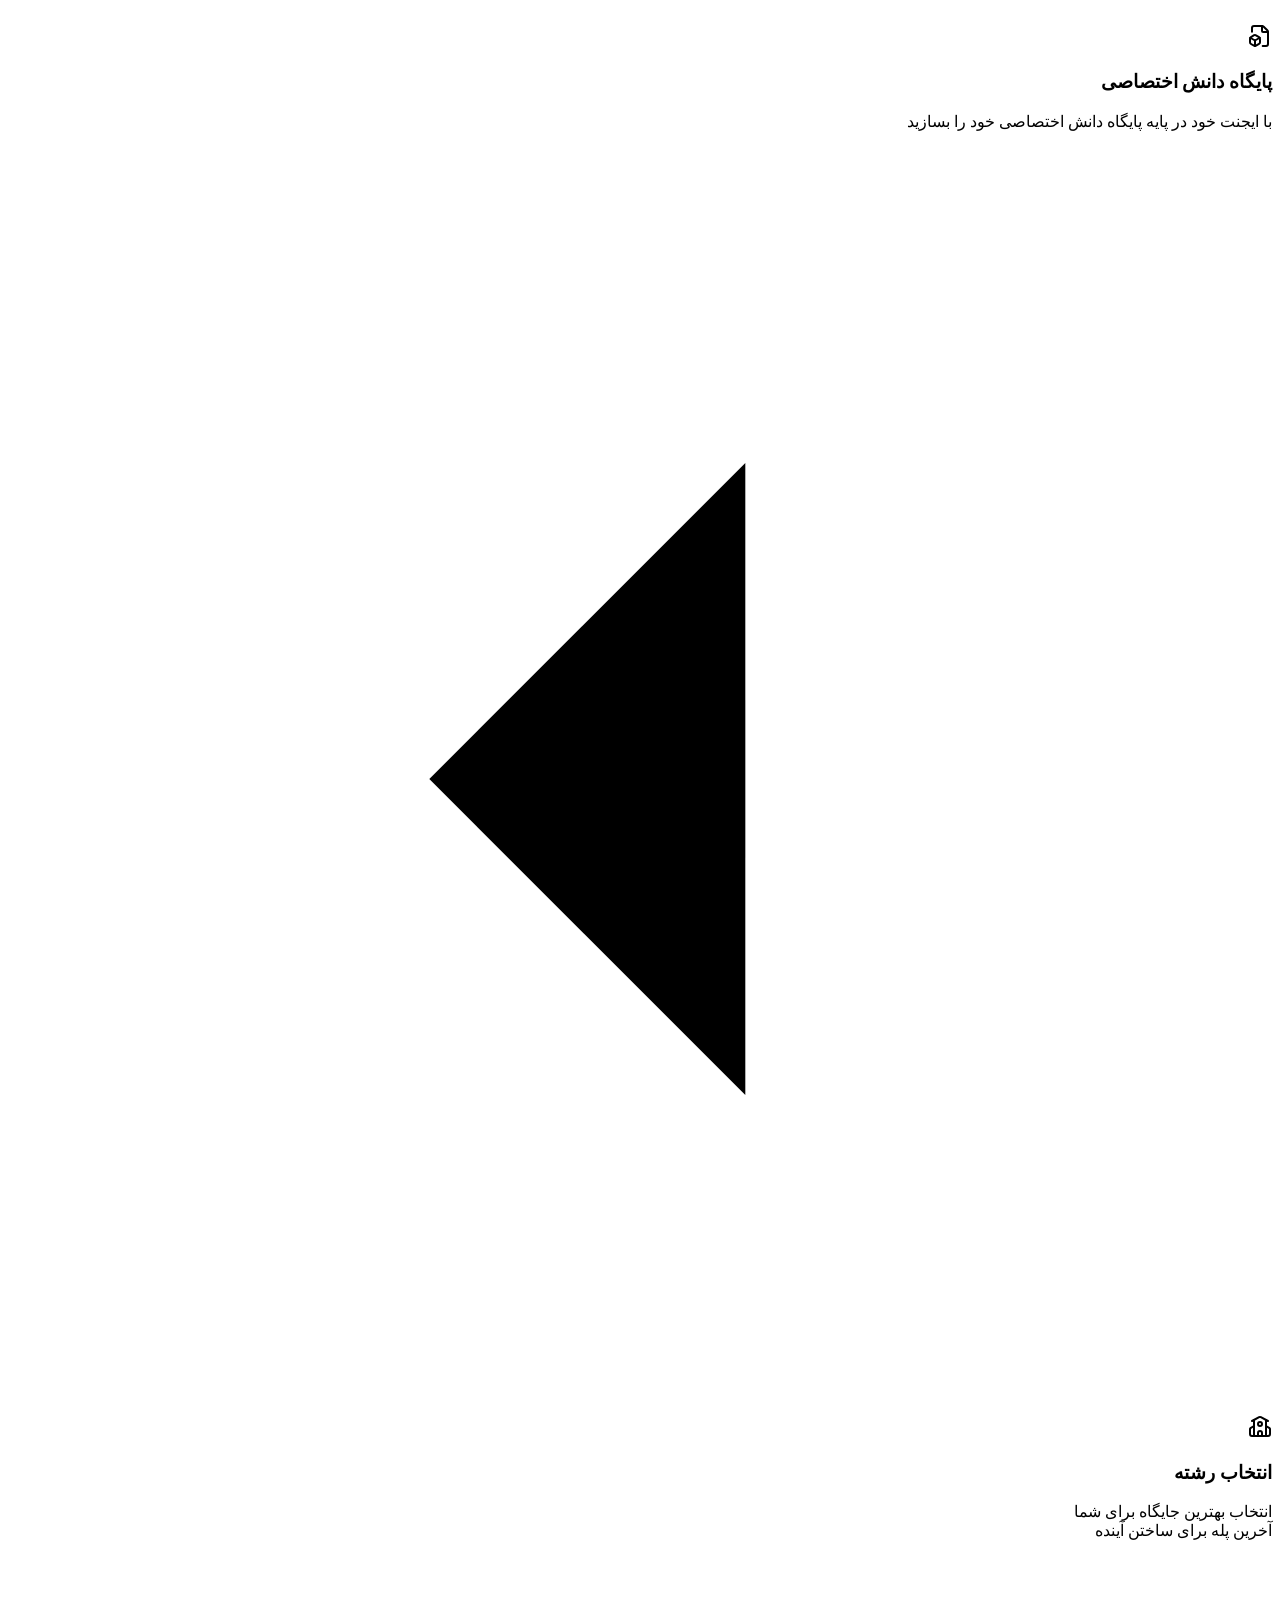
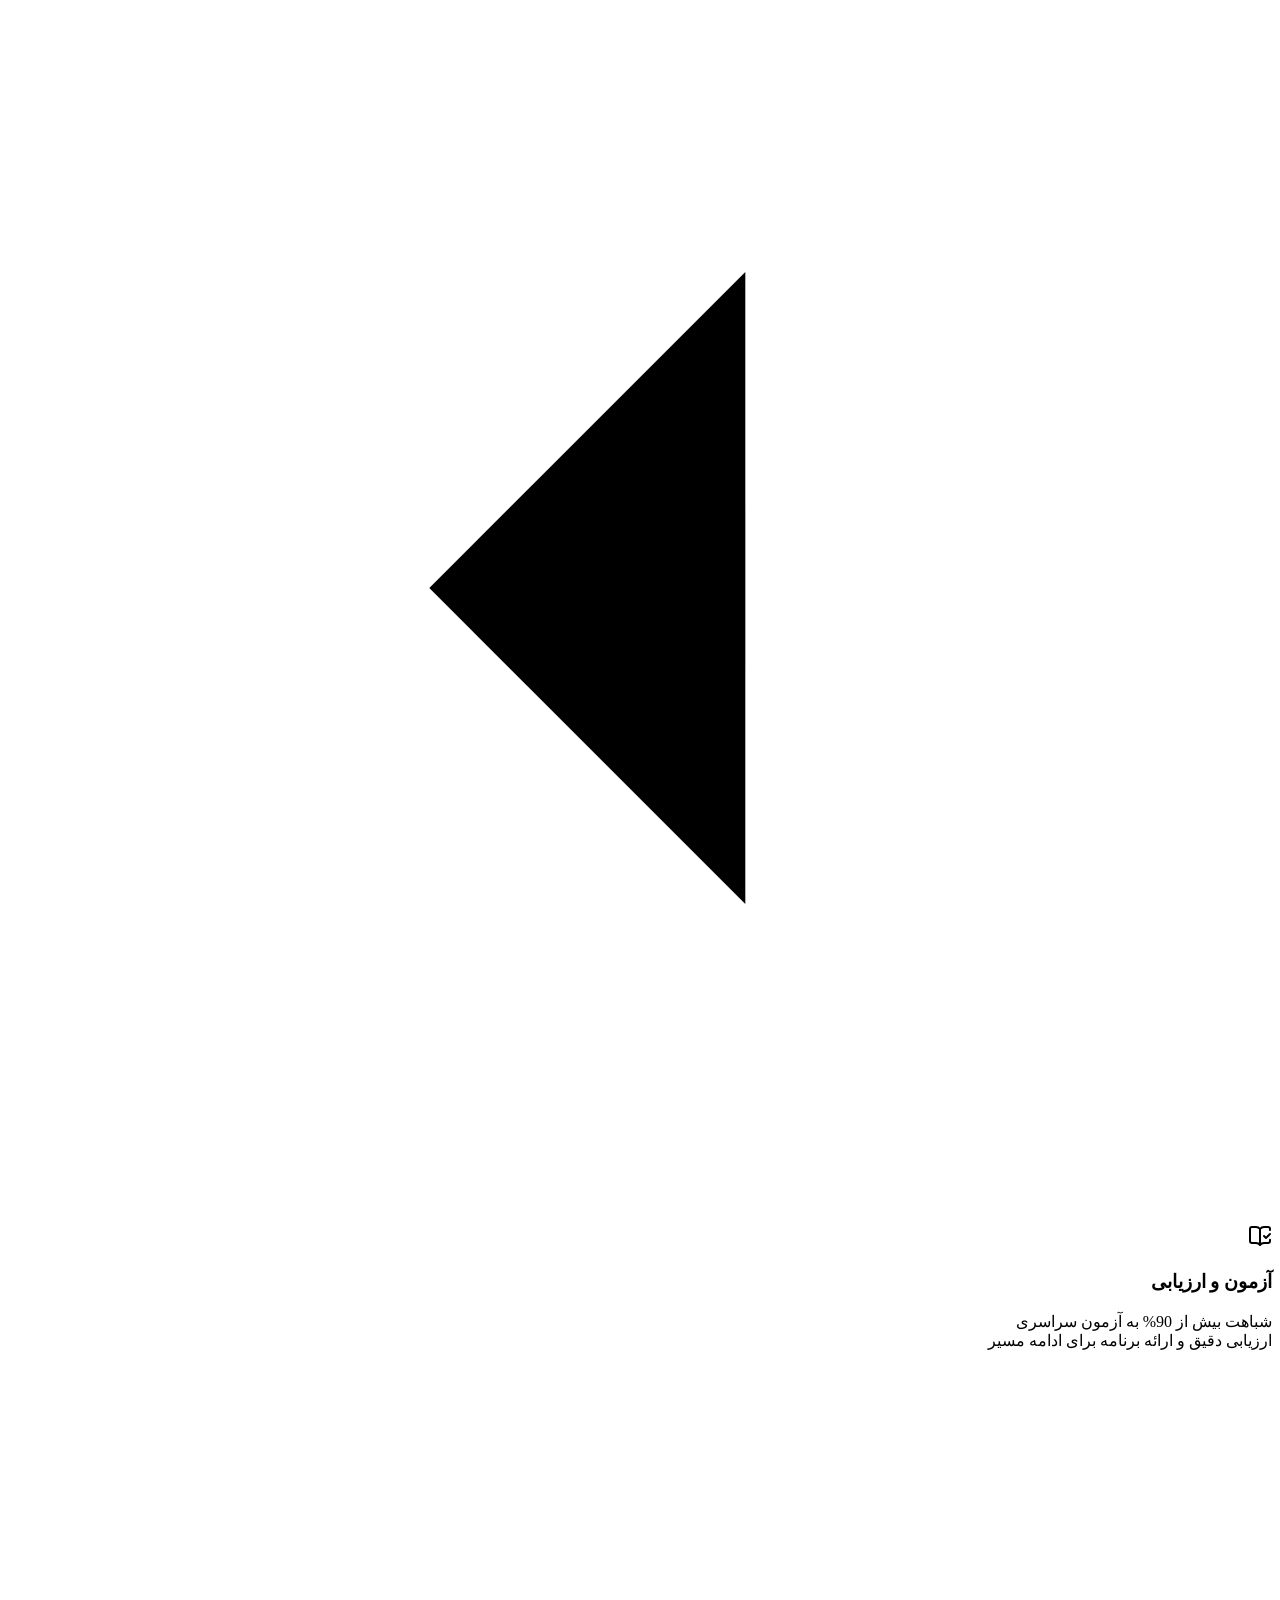
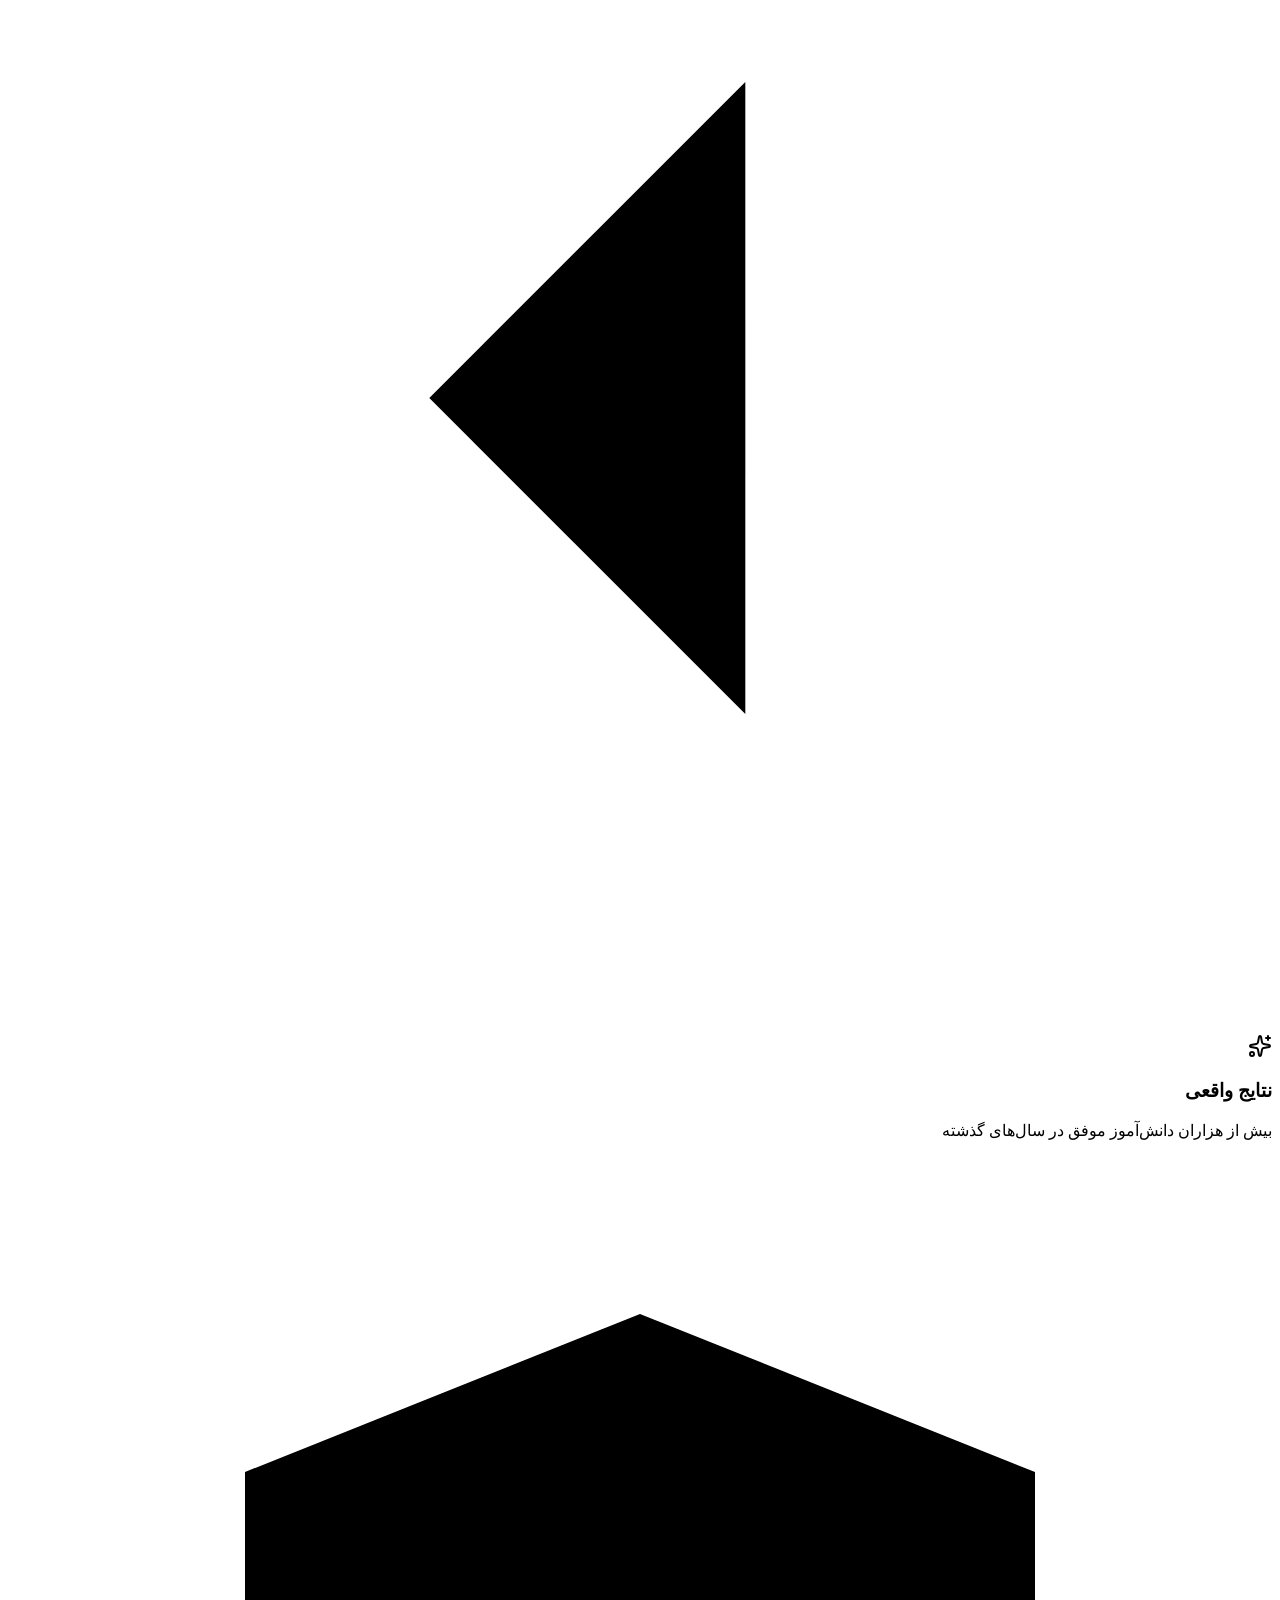
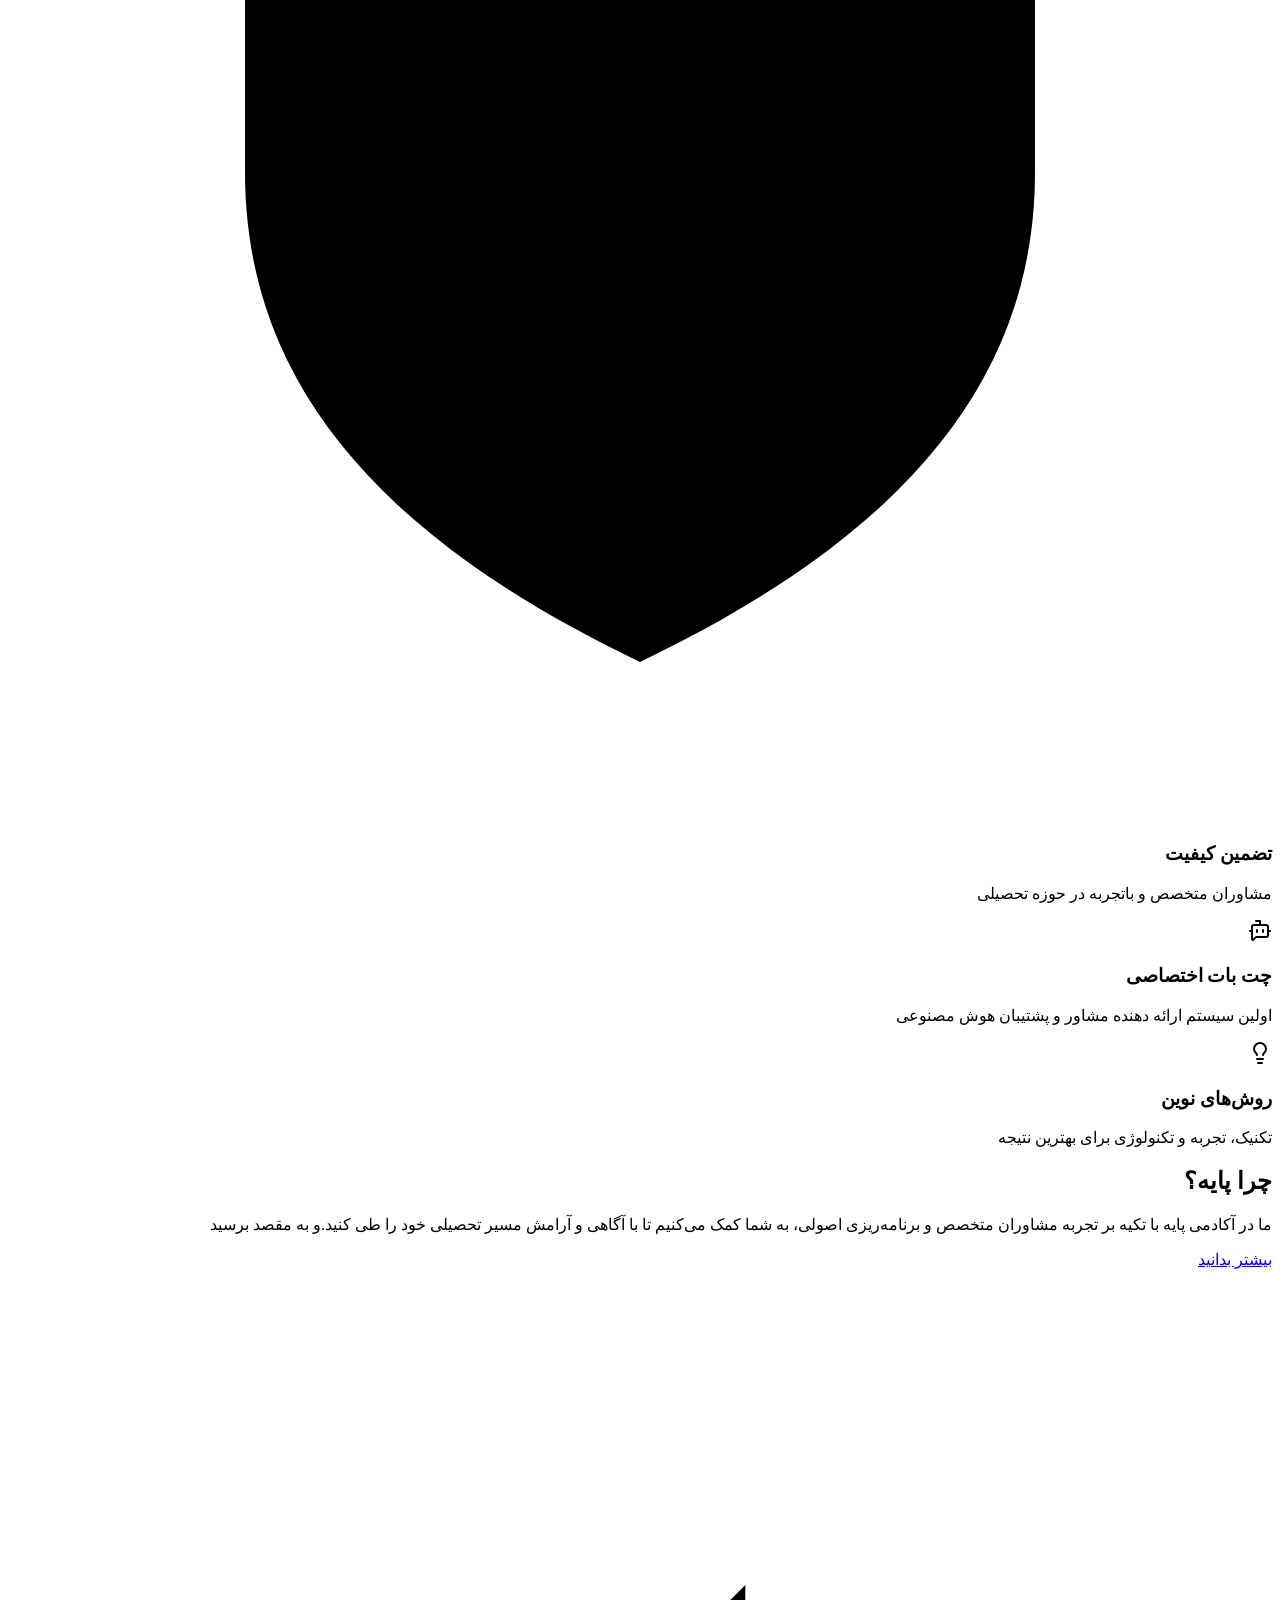
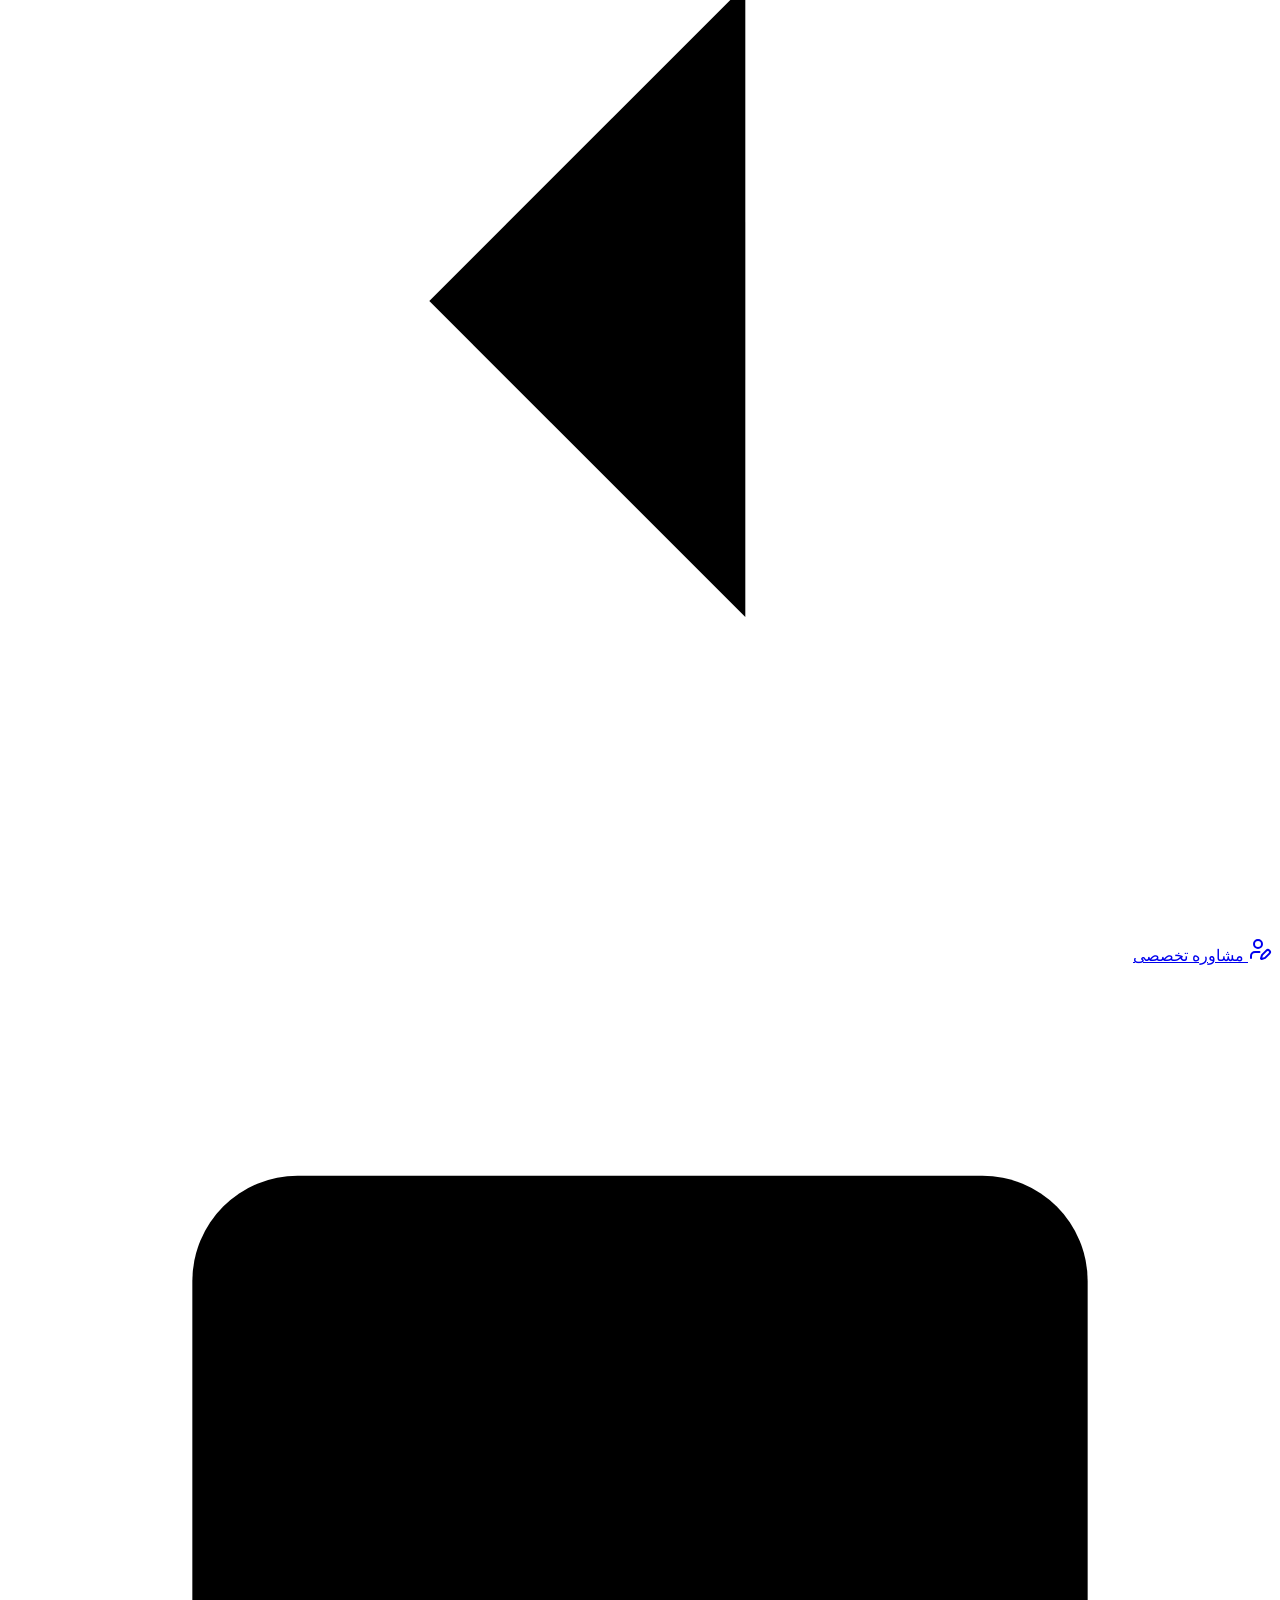
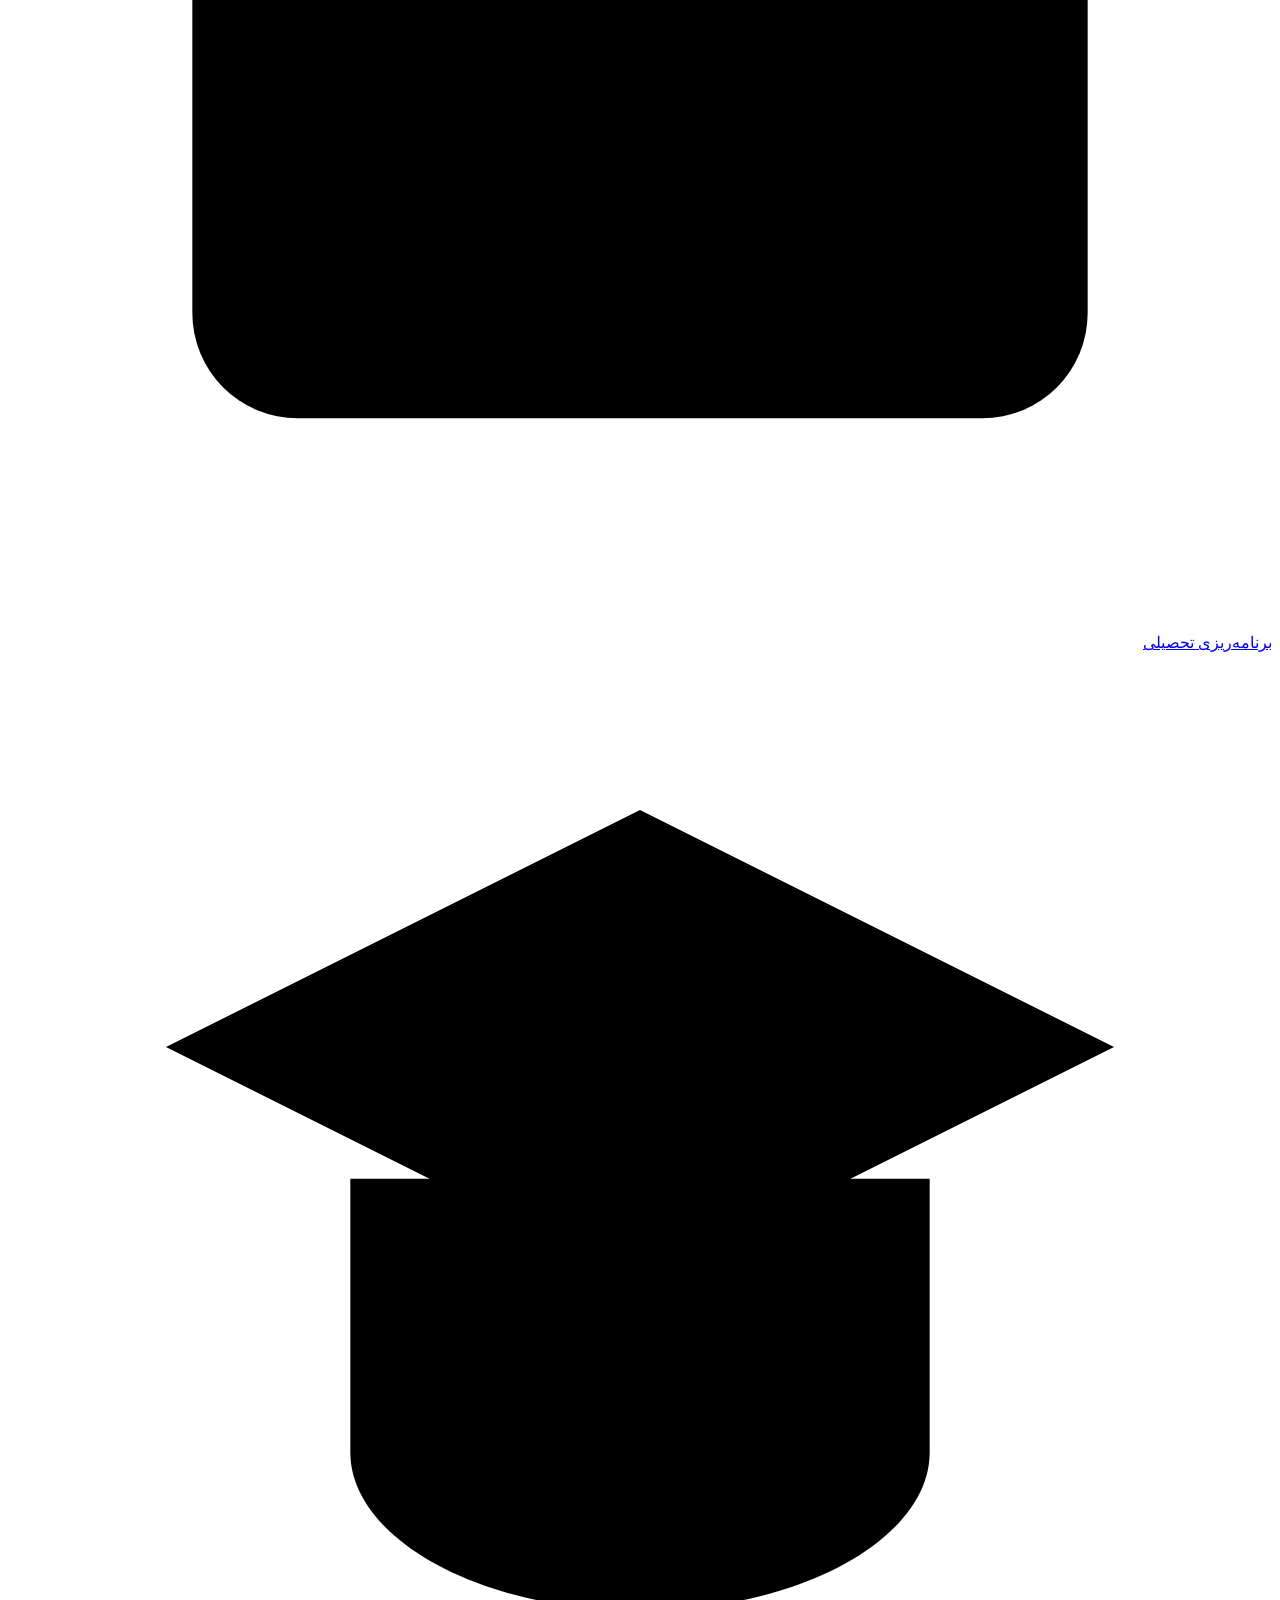
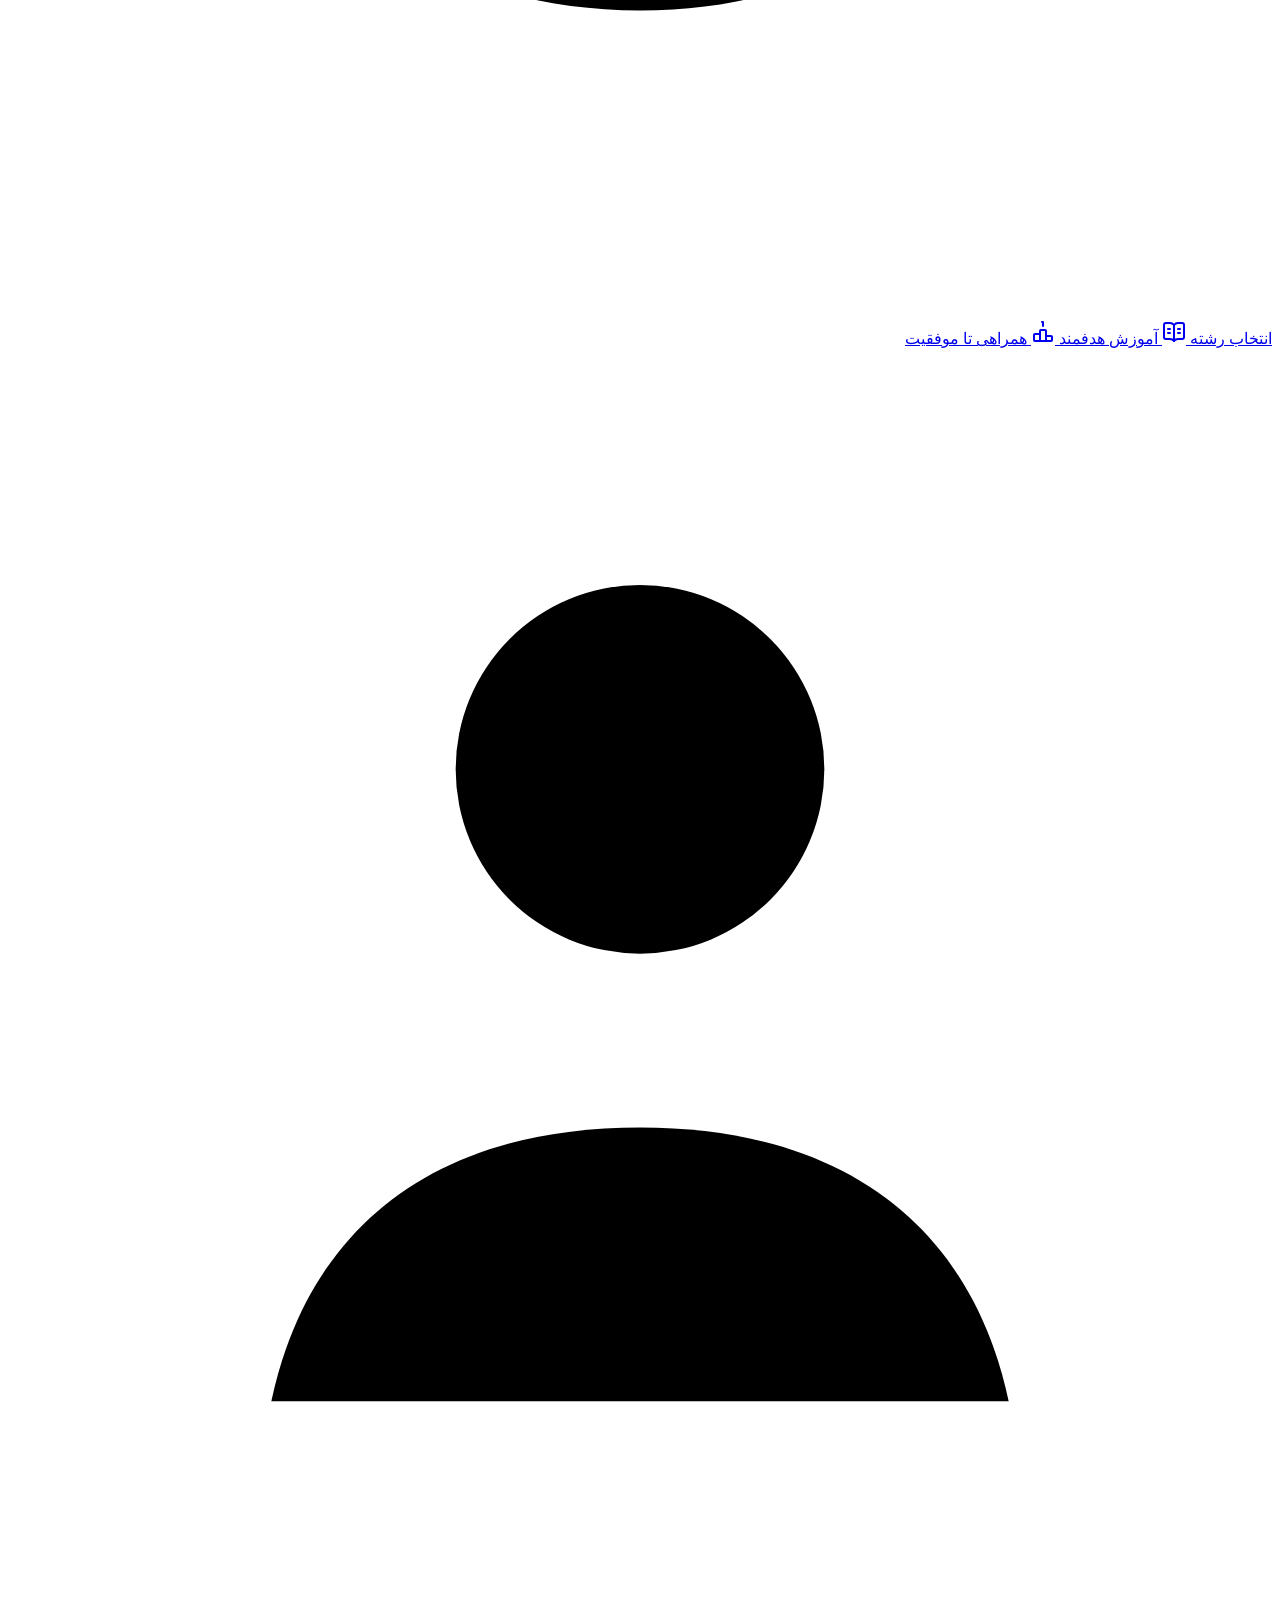
==== commit 7e0eae18: "Add files via upload" ====
--- a/index.html
+++ b/index.html
@@ -1,102 +1,943 @@
-<!doctype html>
+<!DOCTYPE html>
 <html lang="fa" dir="rtl">
 <head>
-<meta charset="utf-8">
-<meta name="viewport" content="width=device-width, initial-scale=1, viewport-fit=cover">
-<meta name="theme-color" content="#ffffff">
-<meta name="description" content="آکادمی مشاوره تحصیلی پایه؛ مشاوره تخصصی، برنامه‌ریزی، آموزش و انتخاب رشته.">
-<title>پایه | آکادمی مشاوره تحصیلی</title>
+<meta charset="UTF-8">
+<meta name="viewport" content="width=device-width, initial-scale=1.0">
+<title>آکادمی مشاوره تحصیلی پایه | از پایه شروع کن</title>
 <link rel="stylesheet" href="css/base.css">
 <link rel="stylesheet" href="css/header.css">
 <link rel="stylesheet" href="css/home.css">
 <link rel="stylesheet" href="css/responsive.css">
+<link rel="stylesheet" href="css/animations.css">
 </head>
 <body>
-<header class="site-header">
-<div class="container"><div class="header-inner">
-<a class="brand" href="#home" aria-label="پایه"><img src="assets/images/logo.png" alt="پایه"></a>
-<nav class="main-nav" id="mainNav" aria-label="ناوبری اصلی">
-<a href="#magazine">مجله آنلاین</a><a href="#education">آموزش</a><a href="#consultation">مشاوره</a><a href="#services">خدمات</a><a href="#about">درباره پایه</a>
-</nav>
-<div class="header-actions">
-<button class="icon-button search-button" type="button" aria-label="جستجو"><img src="assets/icons/search.svg" alt=""></button>
-<a class="login-button" href="login.html"><img src="assets/icons/user.svg" alt="">ورود / ثبت نام</a>
-<button class="menu-button" type="button" aria-label="باز کردن منو" aria-controls="mainNav" aria-expanded="false"><span></span><span></span><span></span></button>
+<!-- header.html -->
+<header class="payeh-header">
+  <div class="payeh-header-card">
+    <div class="payeh-header-row">
+
+      <a class="payeh-brand" href="#" aria-label="پایه">
+        <img src="assets/images/logo.png" alt="پایه">
+      </a>
+
+      <nav class="payeh-nav" aria-label="منوی اصلی">
+        <a href="#">مجله آنلاین <span class="payeh-chevron"></span></a>
+        <a href="#">مشاوره <span class="payeh-chevron"></span></a>
+        <a href="#">آموزش <span class="payeh-chevron"></span></a>
+        <a href="#">درباره پایه</a>
+      </nav>
+
+      <div class="payeh-actions">
+          <a class="payeh-search" href="#" aria-label="جستجو">
+            <svg xmlns="http://www.w3.org/2000/svg"
+                width="24"
+                height="24"
+                viewBox="0 0 24 24"
+                fill="none"
+                stroke="currentColor"
+                stroke-width="2"
+                stroke-linecap="round"
+                stroke-linejoin="round">
+                <path d="m21 21-4.34-4.34"/>
+                <circle cx="11" cy="11" r="8"/>
+            </svg>
+        </a>
+        <a class="payeh-login" href="login.html">
+        <svg xmlns="http://www.w3.org/2000/svg" width="24" height="24" viewBox="0 0 24 24" fill="none" stroke="currentColor" stroke-width="2" stroke-linecap="round" stroke-linejoin="round" class="lucide lucide-user-key"><path d="M20 11v6"/><path d="M20 13h2"/><path d="M3 21v-2a4 4 0 0 1 4-4h6a4 4 0 0 1 2.072.578"/><circle cx="10" cy="7" r="4"/><circle cx="20" cy="19" r="2"/></svg>
+            <span>ورود / ثبت نام</span>
+        </a>
+      </div>
+
+      <button class="payeh-menu-toggle" type="button" aria-label="باز کردن منو" aria-expanded="false">
+        <span class="payeh-menu-icon">
+          <span></span><span></span><span></span>
+        </span>
+      </button>
+
+    </div>
+  </div>
+
+  <nav class="payeh-mobile-menu" aria-label="منوی موبایل">
+    <a href="#">مجله آنلاین <span class="payeh-chevron"></span></a>
+    <a href="#">مشاوره <span class="payeh-chevron"></span></a>
+    <a href="#">آموزش <span class="payeh-chevron"></span></a>
+    <a href="#">درباره پایه</a>
+    <a class="mobile-login" href="login.html">ورود / ثبت نام</a>
+  </nav>
+</header>
+
+<!-- hero.html -->
+<section class="payeh-hero reveal-section" id="payehHero">
+
+<div class="payeh-hero-content">
+
+<h1 class="payeh-hero-title">
+<span class="blue">از پایه</span>
+<br>
+<span class="yellow">شروع کن</span>
+</h1>
+
+<p class="payeh-hero-description">
+با پایه مسیر، هدف و توانایی هات رو بشناس
+</p>
+
+<div class="payeh-hero-actions">
+
+<a href="#consultation" class="payeh-hero-button primary">
+مشاوره رایگان
+</a>
+
+<a href="#services" class="payeh-hero-button secondary">
+مشاهده خدمات
+</a>
+
 </div>
-</div></div>
-</header>
-
-<main id="home">
-<section class="hero">
-<div class="container"><div class="hero-grid">
-<div class="hero-copy">
-<span class="pill">آکادمی مشاوره تحصیلی پایه</span>
-<h1>از <strong>پایه</strong> شروع کن</h1>
-<p>با مشاوره تخصصی، آموزش هدفمند و برنامه‌ریزی اصولی، بهترین مسیر تحصیلی و شغلی خود را پیدا کن.</p>
-<div class="hero-buttons"><a class="btn btn-primary" href="login.html">مشاوره رایگان</a><a class="btn btn-outline" href="#services">مشاهده خدمات</a></div>
+
 </div>
-<div class="hero-visual"><div class="hero-glow"></div><img src="assets/images/hero.png" alt="فضای آموزشی و مشاوره تحصیلی پایه"></div>
-</div></div>
+
+<div class="payeh-hero-visual">
+
+<img
+class="payeh-hero-image"
+src="assets/images/hero.webp"
+alt="تصویر آکادمی مشاوره تحصیلی پایه"
+>
+
+</div>
+
 </section>
 
-<section class="quick-section" aria-label="خدمات سریع"><div class="container"><div class="quick-track">
-<a class="quick-item" href="#consultation"><img src="assets/icons/user.svg" alt=""><span>مشاوره تخصصی</span></a>
-<a class="quick-item" href="#services"><img src="assets/icons/calendar.svg" alt=""><span>برنامه‌ریزی تحصیلی</span></a>
-<a class="quick-item" href="#services"><img src="assets/icons/cap.svg" alt=""><span>انتخاب رشته</span></a>
-<a class="quick-item" href="#education"><img src="assets/icons/book.svg" alt=""><span>آموزش هدفمند</span></a>
-<a class="quick-item" href="#consultation"><img src="assets/icons/target.svg" alt=""><span>همراهی تا موفقیت</span></a>
-</div></div></section>
-
-<section class="about-section" id="about">
-<div class="container"><div class="about-grid">
-<div class="about-copy"><span class="section-label">چرا پایه؟</span><h2>فقط خواندن درس کافی نیست.</h2><p>موفقیت تحصیلی فقط به ساعت مطالعه وابسته نیست. وقتی مسیرت را درست بشناسی، تصمیم‌های بهتری می‌گیری و با آرامش بیشتری جلو می‌روی.</p><a class="link-btn" href="#consultation">بیشتر بدانید</a></div>
-<div class="about-cards">
-<article><span class="round-icon yellow"><img src="assets/icons/target.svg" alt=""></span><h3>نتایج واقعی</h3><p>پیشرفت دانش‌آموزان موفق در سال‌های گذشته</p></article>
-<article><span class="round-icon blue"><img src="assets/icons/shield.svg" alt=""></span><h3>تضمین کیفیت</h3><p>مشاوران مجرب و متخصص در حوزه تحصیلی</p></article>
-<article><span class="round-icon yellow"><img src="assets/icons/clock.svg" alt=""></span><h3>پشتیبانی همیشگی</h3><p>در تمام مراحل کنار شما هستیم</p></article>
-<article><span class="round-icon blue"><img src="assets/icons/bulb.svg" alt=""></span><h3>روش‌های نوین</h3><p>ترکیب تجربه و تکنولوژی برای بهترین نتیجه</p></article>
-</div>
-</div></div>
+<!-- bar.html -->
+<section class="advantages-section reveal-section" id="advantages">
+    <div class="container">
+
+        <div class="advantages-box">
+
+            <div class="advantage-item">
+
+                <div class="advantage-icon">
+                    <svg xmlns="http://www.w3.org/2000/svg" width="24" height="24" viewBox="0 0 24 24" fill="none" stroke="currentColor" stroke-width="2" stroke-linecap="round" stroke-linejoin="round" class="lucide lucide-users-round"><path d="M18 21a8 8 0 0 0-16 0"/><circle cx="10" cy="8" r="5"/><path d="M22 20c0-3.37-2-6.5-4-8a5 5 0 0 0-.45-8.3"/></svg>
+                </div>
+
+                <div class="advantage-content">
+                    <h3>
+                        مشاوران متخصص
+                    </h3>
+
+                    <p>
+                        تجربه و دانش تخصصی در کنار شما
+                    </p>
+                </div>
+
+            </div>
+
+            <div class="advantage-item">
+
+                <div class="advantage-icon">
+                    <svg xmlns="http://www.w3.org/2000/svg" width="24" height="24" viewBox="0 0 24 24" fill="none" stroke="currentColor" stroke-width="2" stroke-linecap="round" stroke-linejoin="round" class="lucide lucide-headset"><path d="M3 11h3a2 2 0 0 1 2 2v3a2 2 0 0 1-2 2H5a2 2 0 0 1-2-2v-5Zm0 0a9 9 0 1 1 18 0m0 0v5a2 2 0 0 1-2 2h-1a2 2 0 0 1-2-2v-3a2 2 0 0 1 2-2h3Z"/><path d="M21 16v2a4 4 0 0 1-4 4h-5"/></svg>
+                </div>
+
+                <div class="advantage-content">
+                    <h3>
+                        پشتیبانی مستمر
+                    </h3>
+
+                    <p>
+                        در تمام مراحل مسیر همراه شما هستیم
+                    </p>
+                </div>
+
+            </div>
+
+            <div class="advantage-item">
+
+                <div class="advantage-icon">
+                    <svg viewBox="0 0 24 24">
+                        <path d="M12 3v18"></path>
+                        <path d="M5 7h14"></path>
+                        <path d="M6 7l-3 6h6z"></path>
+                        <path d="M18 7l-3 6h6z"></path>
+                        <path d="M8 21h8"></path>
+                    </svg>
+                </div>
+
+                <div class="advantage-content">
+                    <h3>
+                        مسیر اختصاصی
+                    </h3>
+
+                    <p>
+                        متناسب با شرایط و اهداف شما
+                    </p>
+                </div>
+
+            </div>
+
+            <div class="advantage-item">
+
+                <div class="advantage-icon">
+                    <svg xmlns="http://www.w3.org/2000/svg" width="24" height="24" viewBox="0 0 24 24" fill="none" stroke="currentColor" stroke-width="2" stroke-linecap="round" stroke-linejoin="round" class="lucide lucide-user-group"><path d="M17 21v-1a2 2 0 00-2-2H9a2 2 0 00-2 2v1"/><path d="M19 10h1a2 2 0 012 2v1"/><path d="M5 10H4a2 2 0 00-2 2v1"/><circle cx="12" cy="11" r="3"/><circle cx="18" cy="4" r="2"/><circle cx="6" cy="4" r="2"/></svg>
+                </div>
+
+                <div class="advantage-content">
+                    <h3>
+                        رضایت دانش‌آموزان
+                    </h3>
+
+                    <p>
+                        با هزاران تجربه موفق همراه بوده‌ایم
+                    </p>
+                </div>
+
+            </div>
+
+        </div>
+
+    </div>
 </section>
 
-<section class="consultation-section" id="consultation"><div class="container"><div class="consultation-box">
-<div class="consultation-copy"><span class="section-label">مشاوره تخصصی</span><h2>مسیرت را با اطمینان انتخاب کن.</h2><p>با بررسی دقیق شرایط، علایق و استعدادها، بهترین مسیر تحصیلی و شغلی را برای آینده‌ات انتخاب کن.</p><ul><li>ارزیابی کامل شرایط فردی</li><li>شناخت توانایی‌ها و هدف‌ها</li><li>برنامه‌ریزی متناسب با شرایط</li></ul><a class="btn btn-primary" href="login.html">درخواست مشاوره</a></div>
-<div class="consultation-image"><img src="assets/images/consultation.png" alt="مشاوره و برنامه‌ریزی تحصیلی"></div>
-</div></div></section>
-
-<section class="magazine-section" id="magazine"><div class="container">
-<div class="magazine-head"><div><span class="section-label">مجله آنلاین</span><h2>مطالب آموزشی و انگیزشی</h2><p>در مجله پایه، مقالات کاربردی، نکات آموزشی و تجربیات موفقیت را بخوان و همیشه یک قدم جلوتر باش.</p><a class="link-btn" href="#articles">مشاهده همه مقالات</a></div></div>
-<div class="articles-track" id="articles">
-<article class="article-card"><img src="assets/images/magazine.png" alt=""><div class="article-meta"><span>مشاوره</span><small>۸ دقیقه مطالعه</small></div><h3>چطور بهترین مسیر تحصیلی خود را انتخاب کنیم؟</h3><a class="card-link" href="#consultation" aria-label="ادامه مطلب">ادامه مطلب</a></article>
-<article class="article-card"><img src="assets/images/magazine.png" alt=""><div class="article-meta"><span>برنامه‌ریزی</span><small>۶ دقیقه مطالعه</small></div><h3>برنامه‌ریزی درسی اصولی برای کنکور</h3><a class="card-link" href="#education" aria-label="ادامه مطلب">ادامه مطلب</a></article>
-<article class="article-card"><img src="assets/images/magazine.png" alt=""><div class="article-meta"><span>انتخاب رشته</span><small>۵ دقیقه مطالعه</small></div><h3>۵ اشتباه رایج در مسیر تحصیلی</h3><a class="card-link" href="#consultation" aria-label="ادامه مطلب">ادامه مطلب</a></article>
-</div></div></section>
-
-<section class="services-section" id="services"><div class="container"><div class="section-heading"><span class="section-label">خدمات ما</span><h2>همه آنچه برای موفقیت تحصیلی نیاز داری.</h2></div>
-<div class="services-track">
-<article class="service-card"><span><img src="assets/icons/chat.svg" alt=""></span><h3>مشاوره تحصیلی</h3><p>برنامه‌ریزی و انتخاب مسیر مناسب برای آینده شما</p><a class="card-link" href="#consultation">مشاهده</a></article>
-<article class="service-card"><span><img src="assets/icons/calendar.svg" alt=""></span><h3>برنامه‌ریزی درسی</h3><p>مدیریت زمان، مطالعه و پیگیری پیشرفت تحصیلی</p><a class="card-link" href="#consultation">مشاهده</a></article>
-<article class="service-card"><span><img src="assets/icons/book.svg" alt=""></span><h3>محتوای آموزشی</h3><p>وبینارها، جزوه‌ها و منابع کاربردی</p><a class="card-link" href="#education">مشاهده</a></article>
-<article class="service-card"><span><img src="assets/icons/target.svg" alt=""></span><h3>ارزیابی و پیگیری</h3><p>بررسی روند پیشرفت و راهکارهای اختصاصی</p><a class="card-link" href="#consultation">مشاهده</a></article>
-</div></div></section>
-
-<section class="education-strip" id="education"><div class="container"><div class="education-box"><div class="education-copy"><span class="section-label">آموزش هدفمند</span><h2>یادگیری درست، مسیر را کوتاه‌تر می‌کند.</h2><p>محتوای آموزشی کاربردی برای اینکه با برنامه و تمرکز بیشتری جلو بروی.</p><a class="btn btn-outline" href="#magazine">مشاهده آموزش‌ها</a></div><div class="education-art"><img src="assets/images/magazine.png" alt=""></div></div></div></section>
-
-<section class="guarantee"><div class="container"><div class="guarantee-track">
-<div><img src="assets/icons/user.svg" alt=""><strong>مشاوران متخصص</strong><small>تیم حرفه‌ای و باتجربه</small></div>
-<div><img src="assets/icons/shield.svg" alt=""><strong>پشتیبانی مستمر</strong><small>در تمام مراحل مسیر</small></div>
-<div><img src="assets/icons/target.svg" alt=""><strong>مسیر اختصاصی</strong><small>متناسب با شرایط شما</small></div>
-<div><img src="assets/icons/bulb.svg" alt=""><strong>رضایت دانش‌آموزان</strong><small>با تجربه‌های موفق</small></div>
-</div></div></section>
-
-<section class="final-cta"><div class="container"><div class="final-box"><img src="assets/images/cta.png" alt=""><div><h2>آینده‌ات را از <strong>پایه</strong> بساز</h2><p>امروز قدم اول را بردار، ما در کنار تو هستیم.</p><a class="btn btn-yellow" href="login.html">همین حالا شروع کن</a></div></div></div></section>
-</main>
-
-<footer class="footer"><div class="container"><div class="footer-grid">
-<div class="footer-brand"><img src="assets/images/logo.png" alt="پایه"><p>آکادمی مشاوره تحصیلی پایه؛ از پایه شروع کن.</p></div>
-<div><h3>لینک‌های اصلی</h3><a href="#home">صفحه اصلی</a><a href="#magazine">مجله آنلاین</a><a href="#consultation">مشاوره</a><a href="#education">آموزش</a></div>
-<div><h3>دسترسی سریع</h3><a href="#services">همه خدمات</a><a href="#services">انتخاب رشته</a><a href="#services">برنامه‌ریزی</a><a href="login.html">ورود / ثبت نام</a></div>
-<div class="newsletter"><h3>عضویت در خبرنامه</h3><p>برای دریافت جدیدترین مطالب و نکات آموزشی، ایمیل خود را وارد کنید.</p><form><label class="sr-only" for="newsletterEmail">ایمیل</label><input id="newsletterEmail" type="email" placeholder="ایمیل شما" required><button type="submit">ثبت</button></form></div>
-</div><div class="footer-bottom"><span>© ۱۴۰۵ آکادمی مشاوره تحصیلی پایه</span><span>از پایه شروع کن</span></div></div></footer>
-<script src="js/header.js"></script><script src="js/main.js"></script>
-</body></html>
+<!-- service.html -->
+<section class="services-section reveal-section" id="services">
+    <div class="container">
+
+        <div class="services-head">
+
+            <div class="services-title">
+
+
+                <h2 style="font-size: 2.5rem;">
+                   خدمات ما
+                </h2>
+
+                <p>
+                    هر آنچه برای ساختن یک مسیر تحصیلی درست و
+                    هدفمند نیاز دارید.
+                </p>
+            </div>
+
+            <a href="#services" class="services-all" style="font-size: 1.2rem;">
+                مشاهده همه خدمات
+                <svg viewBox="0 0 24 24">
+                    <path d="M14 6l-6 6 6 6"></path>
+                </svg>
+            </a>
+
+        </div>
+
+        <div class="services-list-wrapper">
+
+            <div class="services-list">
+
+                <article class="service-card">
+
+                    <div class="service-icon">
+                        <svg xmlns="http://www.w3.org/2000/svg" width="24" height="24" viewBox="0 0 24 24" fill="none" stroke="currentColor" stroke-width="2" stroke-linecap="round" stroke-linejoin="round" class="lucide lucide-list-checks"><path d="M13 5h8"/><path d="M13 12h8"/><path d="M13 19h8"/><path d="m3 17 2 2 4-4"/><path d="m3 7 2 2 4-4"/></svg>
+                    </div>
+
+                    <h3>
+                        مشاوره تحصیلی
+                    </h3>
+
+                    <p>
+                        با کمک مشاوران پایه، مسیر تحصیلی خود را
+                        متناسب با اهداف و شرایط انتخاب کنید.
+                    </p>
+
+                    <span class="service-link">
+                        <svg viewBox="0 0 24 24">
+                            <path d="M14 6l-6 6 6 6"></path>
+                        </svg>
+                    </span>
+
+                </article>
+
+                <article class="service-card">
+
+                    <div class="service-icon">
+                        <svg xmlns="http://www.w3.org/2000/svg" width="24" height="24" viewBox="0 0 24 24" fill="none" stroke="currentColor" stroke-width="2" stroke-linecap="round" stroke-linejoin="round" class="lucide lucide-file-box"><path d="M14 2v5a1 1 0 001 1h5"/><path d="M14.692 22H18a2 2 0 002-2V8a2.4 2.4 0 00-.706-1.706l-3.588-3.588A2.4 2.4 0 0014 2H6a2 2 0 00-2 2v3.804"/><path d="M2.264 13.752 7 16.5l4.737-2.748"/><path d="M2.995 13.014A2 2 0 002 14.744v3.516a2 2 0 00.996 1.73l3 1.74a2 2 0 002.008 0l3-1.74A2 2 0 0012 18.26v-3.517a2 2 0 00-.995-1.73l-3-1.742a2 2 0 00-1.892-.064z"/><path d="M7 16.5V22"/></svg>
+                    </div>
+
+                    <h3>
+                        پایگاه دانش اختصاصی
+                    </h3>
+
+                    <p>
+                        با ایجنت خود در پایه پایگاه دانش اختصاصی خود را بسازید
+                    </p>
+
+                    <span class="service-link">
+                        <svg viewBox="0 0 24 24">
+                            <path d="M14 6l-6 6 6 6"></path>
+                        </svg>
+                    </span>
+
+                </article>
+
+                <article class="service-card">
+
+                    <div class="service-icon">
+                        <svg xmlns="http://www.w3.org/2000/svg" width="24" height="24" viewBox="0 0 24 24" fill="none" stroke="currentColor" stroke-width="2" stroke-linecap="round" stroke-linejoin="round" class="lucide lucide-school"><path d="M14 21v-3a2 2 0 0 0-4 0v3"/><path d="M18 4.933V21"/><path d="m4 6 7.106-3.79a2 2 0 0 1 1.788 0L20 6"/><path d="m6 11-3.52 2.147a1 1 0 0 0-.48.854V19a2 2 0 0 0 2 2h16a2 2 0 0 0 2-2v-5a1 1 0 0 0-.48-.853L18 11"/><path d="M6 4.933V21"/><circle cx="12" cy="9" r="2"/></svg>
+                    </div>
+
+                    <h3>
+                        انتخاب رشته
+                    </h3>
+
+                    <p>
+                        انتخاب بهترین جایگاه برای شما 
+                        <br>
+                        آخرین پله برای ساختن آینده
+                    </p>
+
+                    <span class="service-link">
+                        <svg viewBox="0 0 24 24">
+                            <path d="M14 6l-6 6 6 6"></path>
+                        </svg>
+                    </span>
+
+                </article>
+
+                <article class="service-card">
+
+                    <div class="service-icon">
+                        <svg xmlns="http://www.w3.org/2000/svg" width="24" height="24" viewBox="0 0 24 24" fill="none" stroke="currentColor" stroke-width="2" stroke-linecap="round" stroke-linejoin="round" class="lucide lucide-book-open-check"><path d="M12 5v16"/><path d="m16 12 2 2 4-4"/><path d="M22 6V5a2 2 0 00-1.999-2L16 3.002A5 5 0 0012 5a5 5 0 00-4-2H4a2 2 0 00-2 2v12a2 2 0 001.999 2H8a5 5 0 014 2 5 5 0 014-2h4.001A2 2 0 0022 17v-1.344"/></svg>
+                    </div>
+
+                    <h3>
+                        آزمون و ارزیابی
+                    </h3>
+
+                    <p>
+                       
+                        شباهت بیش از 90% به آزمون سراسری
+                        <br>
+                        ارزیابی دقیق و ارائه برنامه برای ادامه مسیر
+                    </p>
+
+                    <span class="service-link">
+                        <svg viewBox="0 0 24 24">
+                            <path d="M14 6l-6 6 6 6"></path>
+                        </svg>
+                    </span>
+
+                </article>
+
+            </div>
+
+        </div>
+
+    </div>
+</section>
+
+<!-- why.html -->
+<section class="why-section reveal-section" id="education">
+    <div class="container">
+
+        <div class="why-layout">
+
+            <div class="why-features-wrapper">
+                <div class="why-features">
+
+                    <article class="why-feature">
+                        <span class="why-feature-icon">
+                            <svg xmlns="http://www.w3.org/2000/svg" width="24" height="24" viewBox="0 0 24 24" fill="none" stroke="currentColor" stroke-width="2" stroke-linecap="round" stroke-linejoin="round" class="lucide lucide-sparkles"><path d="M11.017 2.814a1 1 0 0 1 1.966 0l1.051 5.558a2 2 0 0 0 1.594 1.594l5.558 1.051a1 1 0 0 1 0 1.966l-5.558 1.051a2 2 0 0 0-1.594 1.594l-1.051 5.558a1 1 0 0 1-1.966 0l-1.051-5.558a2 2 0 0 0-1.594-1.594l-5.558-1.051a1 1 0 0 1 0-1.966l5.558-1.051a2 2 0 0 0 1.594-1.594z"/><path d="M20 2v4"/><path d="M22 4h-4"/><circle cx="4" cy="20" r="2"/></svg>
+                        </span>
+
+                        <h3>نتایج واقعی</h3>
+
+                        <p>
+                            بیش از هزاران دانش‌آموز
+                            موفق در سال‌های گذشته
+                        </p>
+                    </article>
+
+                    <article class="why-feature">
+                        <span class="why-feature-icon">
+                            <svg viewBox="0 0 24 24" aria-hidden="true">
+                                <path d="M12 3l7.5 3v5.7c0 4.1-2.7 7-7.5 9.3-4.8-2.3-7.5-5.2-7.5-9.3V6L12 3z"></path>
+                                <path d="m8.5 12 2.2 2.2 4.8-5"></path>
+                            </svg>
+                        </span>
+
+                        <h3>تضمین کیفیت</h3>
+
+                        <p>
+                            مشاوران متخصص و باتجربه
+                            در حوزه تحصیلی
+                        </p>
+                    </article>
+
+                    <article class="why-feature">
+                        <span class="why-feature-icon">
+                            <svg xmlns="http://www.w3.org/2000/svg" width="24" height="24" viewBox="0 0 24 24" fill="none" stroke="currentColor" stroke-width="2" stroke-linecap="round" stroke-linejoin="round" class="lucide lucide-bot-message-square"><path d="M12 6V2H8"/><path d="M15 11v2"/><path d="M2 12h2"/><path d="M20 12h2"/><path d="M20 16a2 2 0 0 1-2 2H8.828a2 2 0 0 0-1.414.586l-2.202 2.202A.71.71 0 0 1 4 20.286V8a2 2 0 0 1 2-2h12a2 2 0 0 1 2 2z"/><path d="M9 11v2"/></svg>
+                        </span>
+
+                        <h3>چت بات اختصاصی</h3>
+
+                        <p>
+                           اولین سیستم ارائه دهنده مشاور و پشتیبان هوش مصنوعی
+                        </p>
+                    </article>
+
+                    <article class="why-feature">
+                        <span class="why-feature-icon">
+                            <svg xmlns="http://www.w3.org/2000/svg" width="24" height="24" viewBox="0 0 24 24" fill="none" stroke="currentColor" stroke-width="2" stroke-linecap="round" stroke-linejoin="round" class="lucide lucide-lightbulb"><path d="M15 14c.2-1 .7-1.7 1.5-2.5 1-.9 1.5-2.2 1.5-3.5A6 6 0 0 0 6 8c0 1 .2 2.2 1.5 3.5.7.7 1.3 1.5 1.5 2.5"/><path d="M9 18h6"/><path d="M10 22h4"/></svg>
+                        </span>
+
+                        <h3>روش‌های نوین</h3>
+
+                        <p>
+                            تکنیک، تجربه و تکنولوژی
+                            برای بهترین نتیجه
+                        </p>
+                    </article>
+
+                </div>
+            </div>
+
+            <div class="why-intro">
+
+                <h2>چرا پایه؟</h2>
+
+                <p>
+                    ما در آکادمی پایه با تکیه بر تجربه
+                    مشاوران متخصص و برنامه‌ریزی اصولی،
+                    به شما کمک می‌کنیم تا با آگاهی و
+                    آرامش مسیر تحصیلی خود را
+                    طی کنید.و به مقصد برسید
+                </p>
+
+                <a href="#consultation" class="why-more-button">
+                    بیشتر بدانید
+                    <svg viewBox="0 0 24 24" aria-hidden="true">
+                        <path d="m14 6-6 6 6 6"></path>
+                    </svg>
+                </a>
+
+            </div>
+
+        </div>
+
+    </div>
+</section>
+
+<!-- servic_bar.html -->
+<section class="service-bar-section reveal-section" aria-label="خدمات پایه">
+    <div class="service-bar">
+
+        <div class="service-bar-marquee">
+
+            <div class="service-bar-track">
+                <a class="service-bar-item" href="#consultation">
+                    <span class="service-bar-icon">
+                        <svg xmlns="http://www.w3.org/2000/svg" width="24" height="24" viewBox="0 0 24 24" fill="none" stroke="currentColor" stroke-width="2" stroke-linecap="round" stroke-linejoin="round" class="lucide lucide-user-pen"><path d="M11.5 15H7a4 4 0 0 0-4 4v2"/><path d="M21.378 16.626a1 1 0 0 0-3.004-3.004l-4.01 4.012a2 2 0 0 0-.506.854l-.837 2.87a.5.5 0 0 0 .62.62l2.87-.837a2 2 0 0 0 .854-.506z"/><circle cx="10" cy="7" r="4"/></svg>
+                    </span>
+                    <span class="service-bar-label">مشاوره تخصصی</span>
+                </a>
+                <a class="service-bar-item" href="#education">
+                    <span class="service-bar-icon">
+                        <svg viewBox="0 0 24 24" aria-hidden="true">
+                            <rect x="3.5" y="4" width="17" height="16" rx="2"></rect>
+                            <path d="M8 2.5v3"></path>
+                            <path d="M16 2.5v3"></path>
+                            <path d="M3.5 9h17"></path>
+                            <path d="M8 13h2"></path>
+                            <path d="M8 16.5h5"></path>
+                        </svg>
+                    </span>
+                    <span class="service-bar-label">برنامه‌ریزی تحصیلی</span>
+                </a>
+                <a class="service-bar-item" href="#services">
+                    <span class="service-bar-icon">
+                        <svg viewBox="0 0 24 24" aria-hidden="true">
+                            <path d="M3 7.5 12 3l9 4.5-9 4.5-9-4.5Z"></path>
+                            <path d="M6.5 10v5.2c0 1.6 2.4 3 5.5 3s5.5-1.4 5.5-3V10"></path>
+                            <path d="M21 8v6"></path>
+                        </svg>
+                    </span>
+                    <span class="service-bar-label">انتخاب رشته</span>
+                </a>
+                <a class="service-bar-item" href="#education">
+                    <span class="service-bar-icon">
+                        <svg xmlns="http://www.w3.org/2000/svg" width="24" height="24" viewBox="0 0 24 24" fill="none" stroke="currentColor" stroke-width="2" stroke-linecap="round" stroke-linejoin="round" class="lucide lucide-book-open-text"><path d="M12 5v16"/><path d="M16 13h2"/><path d="M16 9h2"/><path d="M20.001 19A2 2 0 0022 17V5a2 2 0 00-1.999-2L16 3.002A5 5 0 0012 5a5 5 0 00-4-2H4a2 2 0 00-2 2v12a2 2 0 001.999 2H8a5 5 0 014 2 5 5 0 014-2z"/><path d="M6 13h2"/><path d="M6 9h2"/></svg>
+
+                    </span>
+                    <span class="service-bar-label">آموزش هدفمند</span>
+                </a>
+                <a class="service-bar-item" href="#consultation">
+                    <span class="service-bar-icon">
+                        <svg xmlns="http://www.w3.org/2000/svg" width="24" height="24" viewBox="0 0 24 24" fill="none" stroke="currentColor" stroke-width="2" stroke-linecap="round" stroke-linejoin="round" class="lucide lucide-podium"><path d="M12 6V2h-1"/><path d="M9 15a1 1 0 0 0-1-1H4a1 1 0 0 0-1 1v5a1 1 0 0 0 1 1h16a1 1 0 0 0 1-1v-3a1 1 0 0 0-1-1h-4a1 1 0 0 0-1 1"/><path d="M9 21V11a1 1 0 0 1 1-1h4a1 1 0 0 1 1 1v10"/></svg>                    </span>
+                    <span class="service-bar-label">همراهی تا موفقیت</span>
+                </a>
+            </div>
+
+            <div class="service-bar-track service-bar-track--clone" aria-hidden="true">
+                <a class="service-bar-item" href="#consultation" tabindex="-1">
+                    <span class="service-bar-icon">
+                        <svg viewBox="0 0 24 24" aria-hidden="true">
+                            <circle cx="12" cy="8" r="3.5"></circle>
+                            <path d="M5 20c.7-3.3 3.1-5.2 7-5.2s6.3 1.9 7 5.2"></path>
+                        </svg>
+                    </span>
+                    <span class="service-bar-label">مشاوره تخصصی</span>
+                </a>
+                <a class="service-bar-item" href="#education" tabindex="-1">
+                    <span class="service-bar-icon">
+                        <svg xmlns="http://www.w3.org/2000/svg" width="24" height="24" viewBox="0 0 24 24" fill="none" stroke="currentColor" stroke-width="2" stroke-linecap="round" stroke-linejoin="round" class="lucide lucide-user-pen"><path d="M11.5 15H7a4 4 0 0 0-4 4v2"/><path d="M21.378 16.626a1 1 0 0 0-3.004-3.004l-4.01 4.012a2 2 0 0 0-.506.854l-.837 2.87a.5.5 0 0 0 .62.62l2.87-.837a2 2 0 0 0 .854-.506z"/><circle cx="10" cy="7" r="4"/></svg>
+                    </span>
+                    <span class="service-bar-label">برنامه‌ریزی تحصیلی</span>
+                </a>
+                <a class="service-bar-item" href="#services" tabindex="-1">
+                    <span class="service-bar-icon">
+                        <svg viewBox="0 0 24 24" aria-hidden="true">
+                            <path d="M3 7.5 12 3l9 4.5-9 4.5-9-4.5Z"></path>
+                            <path d="M6.5 10v5.2c0 1.6 2.4 3 5.5 3s5.5-1.4 5.5-3V10"></path>
+                            <path d="M21 8v6"></path>
+                        </svg>
+                    </span>
+                    <span class="service-bar-label">انتخاب رشته</span>
+                </a>
+                <a class="service-bar-item" href="#education" tabindex="-1">
+                    <span class="service-bar-icon">
+                        <svg xmlns="http://www.w3.org/2000/svg" width="24" height="24" viewBox="0 0 24 24" fill="none" stroke="currentColor" stroke-width="2" stroke-linecap="round" stroke-linejoin="round" class="lucide lucide-book-open-text"><path d="M12 5v16"/><path d="M16 13h2"/><path d="M16 9h2"/><path d="M20.001 19A2 2 0 0022 17V5a2 2 0 00-1.999-2L16 3.002A5 5 0 0012 5a5 5 0 00-4-2H4a2 2 0 00-2 2v12a2 2 0 001.999 2H8a5 5 0 014 2 5 5 0 014-2z"/><path d="M6 13h2"/><path d="M6 9h2"/></svg>
+                    </span>
+                    <span class="service-bar-label">آموزش هدفمند</span>
+                </a>
+                <a class="service-bar-item" href="#consultation" tabindex="-1">
+                    <span class="service-bar-icon">
+                        <svg viewBox="0 0 24 24" aria-hidden="true">
+                            <path d="M12 3.5 13.8 8l4.7.4-3.6 3 1.1 4.6-4-2.5-4 2.5 1.1-4.6-3.6-3L10.2 8 12 3.5Z"></path>
+                            <path d="M18.5 17.5 20 20"></path>
+                            <path d="M5.5 17.5 4 20"></path>
+                        </svg>
+                    </span>
+                    <span class="service-bar-label">همراهی تا موفقیت</span>
+                </a>
+            </div>
+
+        </div>
+
+    </div>
+</section>
+
+
+<!-- consol.html -->
+<section class="consultation-section reveal-section" id="consultation">
+    <div class="container">
+
+        <div class="consultation-card">
+
+            <div class="consultation-content">
+
+                <h2 style="font-size: 2.2rem; padding-bottom: 23px;">
+                    مشاوره تحصیلی تخصصی
+                </h2>
+
+                <div class="consultation-features" >
+
+                    <div class="consultation-feature">
+                        <span class="consultation-feature-check">
+                            <svg viewBox="0 0 24 24">
+                                <path d="m5 12 4 4L19 6"></path>
+                            </svg>
+                        </span>
+                        <span style="font-size: 1.2rem;">ارزیابی کامل شرایط فردی</span>
+                    </div>
+
+                    <div class="consultation-feature">
+                        <span class="consultation-feature-check">
+                            <svg viewBox="0 0 24 24">
+                                <path d="m5 12 4 4L19 6"></path>
+                            </svg>
+                        </span>
+                        <span style="font-size: 1.2rem;">مشاوره تلفنی و حضوری</span>
+                    </div>
+
+                    <div class="consultation-feature">
+                        <span class="consultation-feature-check">
+                            <svg viewBox="0 0 24 24">
+                                <path d="m5 12 4 4L19 6"></path>
+                            </svg>
+                        </span>
+                        <span style="font-size: 1.2rem; padding-bottom: 15px;">برنامه‌ریزی کاملاً شخصی‌سازی‌شده</span>
+                    </div>
+
+                </div>
+
+                <a href="login.html" class="consultation-button" style="font-size: 1.2rem;">
+                    درخواست مشاوره
+                    <svg xmlns="http://www.w3.org/2000/svg" width="24" height="24" viewBox="0 0 24 24" fill="none" stroke="currentColor" stroke-width="2" stroke-linecap="round" stroke-linejoin="round" class="lucide lucide-pencil-line"><path d="M13 21h8"/><path d="m15 5 4 4"/><path d="M21.174 6.812a1 1 0 0 0-3.986-3.987L3.842 16.174a2 2 0 0 0-.5.83l-1.321 4.352a.5.5 0 0 0 .623.622l4.353-1.32a2 2 0 0 0 .83-.497z"/></svg>                </a>
+
+            </div>
+
+            <div class="consultation-visual">
+
+                <img
+                    class="consultation-image"
+                    src="assets/images/consultation.png"
+                    alt="مشاوره تحصیلی تخصصی پایه"
+                    style="width: 1000px; height: 1000px;"
+                >
+
+            </div>
+
+        </div>
+
+    </div>
+</section>
+
+<!-- mag.html -->
+<section class="magazine-section reveal-section" id="magazine">
+    <div class="container">
+
+        <div class="magazine-layout">
+
+            <div class="magazine-cards-wrapper">
+
+                <div class="magazine-cards">
+
+                    <article class="magazine-card">
+
+                        <div class="magazine-card-image">
+                            <img
+                                src="assets/images/magazine-3.jpg"
+                                alt="اشتباهات رایج در مسیر تحصیلی"
+                                loading="lazy"
+                            >
+                        </div>
+
+                        <div class="magazine-card-content">
+
+                            <span class="magazine-card-category">
+                                مشاوره
+                            </span>
+
+                            <h3 class="magazine-card-title">
+                                اشتباهات رایج در مسیر تحصیلی
+                            </h3>
+
+                            <div class="magazine-card-bottom">
+
+                                <span class="magazine-card-meta">
+                                    ۵ دقیقه مطالعه
+                                </span>
+
+                                <span class="magazine-card-arrow">
+                                    <svg viewBox="0 0 24 24">
+                                        <path d="M5 12h14"></path>
+                                        <path d="m13 6 6 6-6 6"></path>
+                                    </svg>
+                                </span>
+
+                            </div>
+
+                        </div>
+
+                    </article>
+
+                    <article class="magazine-card">
+
+                        <div class="magazine-card-image">
+                            <img
+                                src="assets/images/magazine-3.jpg"
+                                alt="راهنمای کامل درسی برای کنکور"
+                                loading="lazy"
+                            >
+                        </div>
+
+                        <div class="magazine-card-content">
+
+                            <span class="magazine-card-category">
+                                برنامه‌ریزی
+                            </span>
+
+                            <h3 class="magazine-card-title">
+                                راهنمای کامل درسی برای کنکور
+                            </h3>
+
+                            <div class="magazine-card-bottom">
+
+                                <span class="magazine-card-meta">
+                                    ۶ دقیقه مطالعه
+                                </span>
+
+                                <span class="magazine-card-arrow">
+                                    <svg viewBox="0 0 24 24">
+                                        <path d="M5 12h14"></path>
+                                        <path d="m13 6 6 6-6 6"></path>
+                                    </svg>
+                                </span>
+
+                            </div>
+
+                        </div>
+
+                    </article>
+
+                    <article class="magazine-card">
+
+                        <div class="magazine-card-image">
+                            <img
+                                src="assets/images/magazine-3.jpg"
+                                alt="چطور رشته مناسب خود را انتخاب کنیم"
+                                loading="lazy"
+                            >
+                        </div>
+
+                        <div class="magazine-card-content">
+
+                            <span class="magazine-card-category">
+                                تحقیقات تحصیلی
+                            </span>
+
+                            <h3 class="magazine-card-title">
+                                چطور رشته مناسب خود را انتخاب کنیم؟
+                            </h3>
+
+                            <div class="magazine-card-bottom">
+
+                                <span class="magazine-card-meta">
+                                    ۸ دقیقه مطالعه
+                                </span>
+
+                                <span class="magazine-card-arrow">
+                                    <svg viewBox="0 0 24 24">
+                                        <path d="M5 12h14"></path>
+                                        <path d="m13 6 6 6-6 6"></path>
+                                    </svg>
+                                </span>
+
+                            </div>
+
+                        </div>
+
+                    </article>
+
+                </div>
+
+            </div>
+
+            <div class="magazine-intro">
+
+                <span class="magazine-eyebrow" style="font-size: 2.2rem;">
+                    مجله آکادمی
+                </span>
+
+                <h2 style="font-size: 1.2rem; color: #ffcf28; padding-top: 10px;">
+                   آموزشی و انگیزشی
+                </h2>
+
+                <p>
+                    در مجله پایه، مطالب کاربردی، نکات آموزشی
+                    و تجربیات مفید را بخوانید و همیشه یک قدم
+                    جلوتر باشید.
+                </p>
+
+                <a href="#magazine" class="magazine-all">
+                    مشاهده همه مقالات
+
+                    <svg viewBox="0 0 24 24">
+                        <path d="M14 6l-6 6 6 6"></path>
+                    </svg>
+                </a>
+
+            </div>
+
+        </div>
+
+    </div>
+</section>
+
+<!-- baner.html -->
+<section class="final-cta-section reveal-section" id="final-cta">
+    <div class="container">
+
+        <div class="final-cta">
+
+            <div class="final-cta-content">
+
+                <h2 class="final-cta-title">
+                    آینده‌ات را با <span>پایه</span> بساز
+                </h2>
+
+                <p class="final-cta-text" style="font-size: 1.2rem;">
+                    امروز قدم اول را بردار، ما در کنارت هستیم.
+                </p>
+
+                <a href="#consultation" class="final-cta-button">
+                    شروع کن
+                    <svg viewBox="0 0 24 24">
+                        <path d="M14 6l-6 6 6 6"></path>
+                    </svg>
+                </a>
+
+            </div>
+
+            <div class="final-cta-illustration">
+
+                <div class="cta-cloud cta-cloud-1"></div>
+                <div class="cta-cloud cta-cloud-2"></div>
+
+                <div class="cta-star cta-star-1">✦</div>
+                <div class="cta-star cta-star-2">✦</div>
+
+                <div class="cta-sun"></div>
+
+                <div class="cta-step cta-step-1"></div>
+                <div class="cta-step cta-step-2"></div>
+                <div class="cta-step cta-step-3"></div>
+                <div class="cta-step cta-step-4"></div>
+
+                <div class="cta-flag-pole"></div>
+                <div class="cta-flag"></div>
+
+            </div>
+
+        </div>
+
+    </div>
+</section>
+
+<!-- footer.html -->
+<footer class="paye-footer">
+
+    <div class="container">
+
+        <div class="paye-footer-main">
+
+            <div class="paye-footer-column paye-footer-logo">
+                <img
+                    src="assets/images/logo.png"
+                    alt="آکادمی مشاوره تحصیلی پایه"
+                >
+            </div>
+
+            <div class="paye-footer-column">
+
+                <h3 class="paye-footer-title">
+                    دسترسی سریع
+                </h3>
+
+                <nav class="paye-footer-links">
+                    <a href="#home">صفحه اصلی</a>
+                    <a href="#magazine">مجله آکادمی</a>
+                    <a href="#consultation">مشاوره</a>
+                    <a href="#services">انتخاب رشته</a>
+                    <a href="#about">درباره ما</a>
+                </nav>
+
+            </div>
+
+            <div class="paye-footer-column">
+
+                <h3 class="paye-footer-title">
+                    ارتباط با ما
+                </h3>
+
+                <div class="paye-contact-list">
+
+                    <div class="paye-contact-item">
+
+                        <div class="paye-contact-icon">
+                            <svg xmlns="http://www.w3.org/2000/svg" width="24" height="24" viewBox="0 0 24 24" fill="none" stroke="currentColor" stroke-width="2" stroke-linecap="round" stroke-linejoin="round" class="lucide lucide-phone-outgoing"><path d="m16 8 6-6"/><path d="M22 8V2h-6"/><path d="M13.832 16.568a1 1 0 0 0 1.213-.303l.355-.465A2 2 0 0 1 17 15h3a2 2 0 0 1 2 2v3a2 2 0 0 1-2 2A18 18 0 0 1 2 4a2 2 0 0 1 2-2h3a2 2 0 0 1 2 2v3a2 2 0 0 1-.8 1.6l-.468.351a1 1 0 0 0-.292 1.233 14 14 0 0 0 6.392 6.384"/></svg>
+                        </div>
+
+                        <span>
+                            ۰۲۱-۱۲۳۴۵۶۷۸۹
+                        </span>
+
+                    </div>
+
+                    <div class="paye-contact-item">
+
+                        <div class="paye-contact-icon">
+<svg xmlns="http://www.w3.org/2000/svg" width="24" height="24" viewBox="0 0 24 24" fill="none" stroke="currentColor" stroke-width="2" stroke-linecap="round" stroke-linejoin="round" class="lucide lucide-mail-pen"><path d="M15.506 17.646A2 2 0 0015 18.5l-.837 2.87a.5.5 0 00.62.62l2.87-.837a2 2 0 00.854-.506l3.013-3.009a1 1 0 00-3.004-3.004z"/><path d="M22 10.346V6a2 2 0 00-2-2H4a2 2 0 00-2 2v12a2 2 0 002 2h6.396"/><path d="m22 7-8.991 5.727a2 2 0 01-2.009 0L2 7"/></svg>                        </div>
+
+                        <span>
+                            info@paye-academy.ir
+                        </span>
+
+                    </div>
+
+                    <div class="paye-contact-item">
+
+                        <div class="paye-contact-icon">
+                            <svg width="24px" height="24px" viewBox="0 0 24 24" role="img" xmlns="http://www.w3.org/2000/svg"><title>Instagram icon</title><path d="M12 0C8.74 0 8.333.015 7.053.072 5.775.132 4.905.333 4.14.63c-.789.306-1.459.717-2.126 1.384S.935 3.35.63 4.14C.333 4.905.131 5.775.072 7.053.012 8.333 0 8.74 0 12s.015 3.667.072 4.947c.06 1.277.261 2.148.558 2.913.306.788.717 1.459 1.384 2.126.667.666 1.336 1.079 2.126 1.384.766.296 1.636.499 2.913.558C8.333 23.988 8.74 24 12 24s3.667-.015 4.947-.072c1.277-.06 2.148-.262 2.913-.558.788-.306 1.459-.718 2.126-1.384.666-.667 1.079-1.335 1.384-2.126.296-.765.499-1.636.558-2.913.06-1.28.072-1.687.072-4.947s-.015-3.667-.072-4.947c-.06-1.277-.262-2.149-.558-2.913-.306-.789-.718-1.459-1.384-2.126C21.319 1.347 20.651.935 19.86.63c-.765-.297-1.636-.499-2.913-.558C15.667.012 15.26 0 12 0zm0 2.16c3.203 0 3.585.016 4.85.071 1.17.055 1.805.249 2.227.415.562.217.96.477 1.382.896.419.42.679.819.896 1.381.164.422.36 1.057.413 2.227.057 1.266.07 1.646.07 4.85s-.015 3.585-.074 4.85c-.061 1.17-.256 1.805-.421 2.227-.224.562-.479.96-.899 1.382-.419.419-.824.679-1.38.896-.42.164-1.065.36-2.235.413-1.274.057-1.649.07-4.859.07-3.211 0-3.586-.015-4.859-.074-1.171-.061-1.816-.256-2.236-.421-.569-.224-.96-.479-1.379-.899-.421-.419-.69-.824-.9-1.38-.165-.42-.359-1.065-.42-2.235-.045-1.26-.061-1.649-.061-4.844 0-3.196.016-3.586.061-4.861.061-1.17.255-1.814.42-2.234.21-.57.479-.96.9-1.381.419-.419.81-.689 1.379-.898.42-.166 1.051-.361 2.221-.421 1.275-.045 1.65-.06 4.859-.06l.045.03zm0 3.678c-3.405 0-6.162 2.76-6.162 6.162 0 3.405 2.76 6.162 6.162 6.162 3.405 0 6.162-2.76 6.162-6.162 0-3.405-2.76-6.162-6.162-6.162zM12 16c-2.21 0-4-1.79-4-4s1.79-4 4-4 4 1.79 4 4-1.79 4-4 4zm7.846-10.405c0 .795-.646 1.44-1.44 1.44-.795 0-1.44-.646-1.44-1.44 0-.794.646-1.439 1.44-1.439.793-.001 1.44.645 1.44 1.439z"/></svg>
+                        </div>
+
+                        <span dir="ltr">
+                            @paye_academy
+                        </span>
+
+                    </div>
+
+                    <div class="paye-contact-item">
+
+                        <div class="paye-contact-icon">
+<svg xmlns="http://www.w3.org/2000/svg" width="24" height="24" viewBox="0 0 24 24" fill="none" stroke="currentColor" stroke-width="2" stroke-linecap="round" stroke-linejoin="round" class="lucide lucide-map-pin-search"><path d="M 12.248 21.969 a 1 1 0 0 1 -0.849 -0.17 C 9.539 20.193 4 14.993 4 10 a 8 8 0 0 1 16 0 C 20 10.42 19.961 10.841 19.888 11.262"/><path d="m22 22-1.88-1.88"/><circle cx="12" cy="10" r="3"/><circle cx="18" cy="18" r="3"/></svg>
+                        </div>
+
+                        <span>
+                                ایول عالی شد
+                        </span>
+
+                    </div>
+
+                </div>
+
+            </div>
+
+            <div class="paye-footer-column">
+
+                <h3 class="paye-footer-title">
+                    عضویت در خبرنامه
+                </h3>
+
+                <p class="paye-newsletter-text">
+                    برای دریافت جدیدترین مقالات و نکات
+                    آموزشی، ایمیل خود را وارد کنید.
+                </p>
+
+                <form class="paye-newsletter-form">
+
+                    <input
+                        class="paye-newsletter-input"
+                        type="email"
+                        placeholder="ایمیل شما"
+                        aria-label="ایمیل شما"
+                    >
+
+                    <button
+                        class="paye-newsletter-button"
+                        type="submit"
+                        aria-label="عضویت در خبرنامه"
+                    >
+                        <svg viewBox="0 0 24 24">
+                            <path d="M5 12h14"></path>
+                            <path d="m13 6 6 6-6 6"></path>
+                        </svg>
+                    </button>
+
+                </form>
+
+            </div>
+
+        </div>
+
+        <div class="paye-footer-bottom">
+
+            <div class="paye-copyright">
+                © 1405 - تمامی حقوق برای آکادمی مشاوره تحصیلی پایه محفوظ است
+            </div>
+
+
+
+        </div>
+
+    </div>
+
+</footer>
+<script src="js/header.js"></script>
+<script src="js/main.js"></script>
+</body>
+</html>
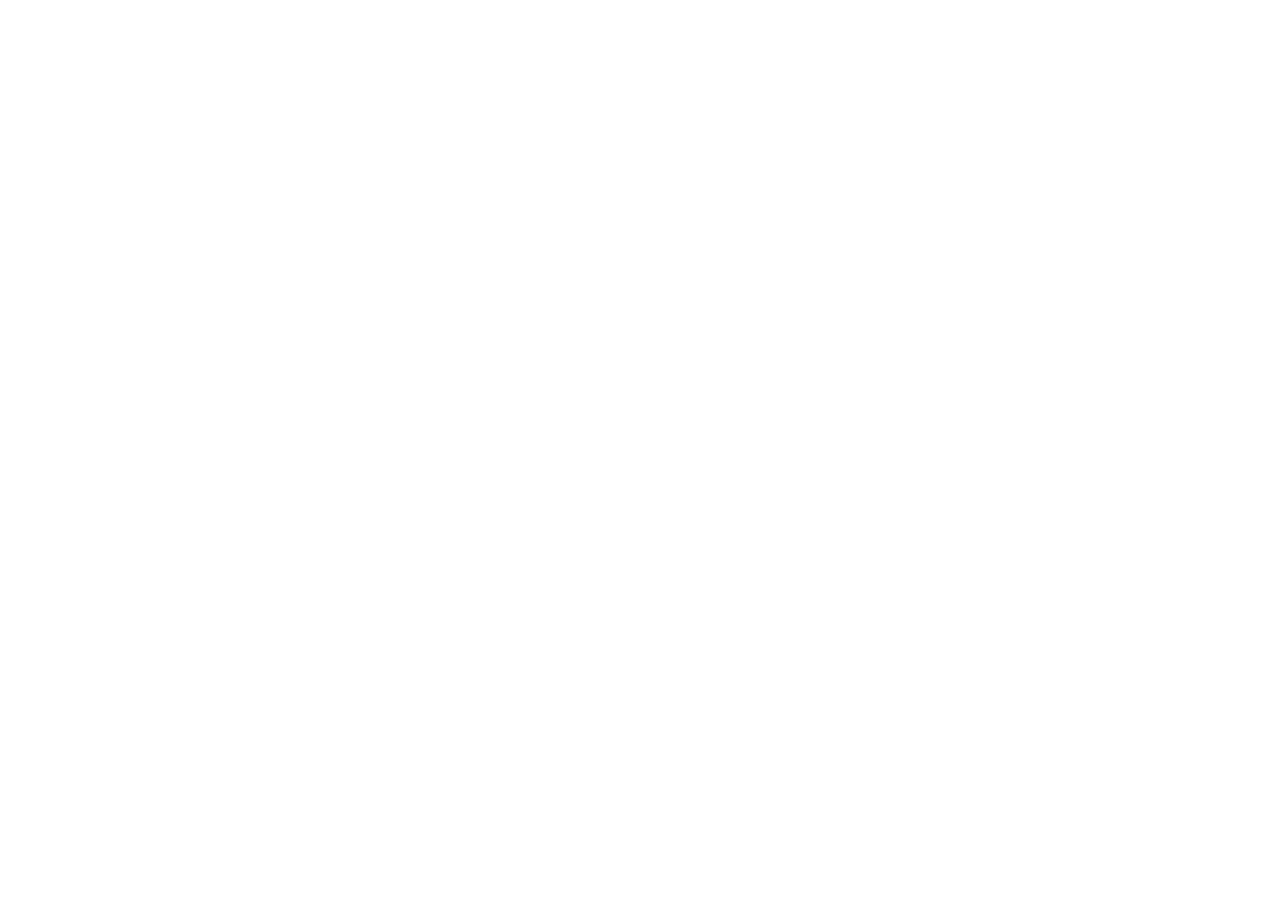
==== commit eef1df56: "Add files via upload" ====
--- a/index.html
+++ b/index.html
@@ -1,943 +1,29 @@
 <!DOCTYPE html>
 <html lang="fa" dir="rtl">
 <head>
-<meta charset="UTF-8">
-<meta name="viewport" content="width=device-width, initial-scale=1.0">
-<title>آکادمی مشاوره تحصیلی پایه | از پایه شروع کن</title>
-<link rel="stylesheet" href="css/base.css">
-<link rel="stylesheet" href="css/header.css">
-<link rel="stylesheet" href="css/home.css">
-<link rel="stylesheet" href="css/responsive.css">
-<link rel="stylesheet" href="css/animations.css">
+    <meta charset="UTF-8">
+    <meta name="viewport" content="width=device-width, initial-scale=1.0">
+    <meta name="description" content="آکادمی مشاوره تحصیلی پایه، از پایه شروع کن">
+    <title>آکادمی مشاوره تحصیلی پایه | از پایه شروع کن</title>
+    <link rel="stylesheet" href="css/animations.css">
 </head>
 <body>
-<!-- header.html -->
-<header class="payeh-header">
-  <div class="payeh-header-card">
-    <div class="payeh-header-row">
 
-      <a class="payeh-brand" href="#" aria-label="پایه">
-        <img src="assets/images/logo.png" alt="پایه">
-      </a>
+    <div id="payeh-header" data-component="header"></div>
 
-      <nav class="payeh-nav" aria-label="منوی اصلی">
-        <a href="#">مجله آنلاین <span class="payeh-chevron"></span></a>
-        <a href="#">مشاوره <span class="payeh-chevron"></span></a>
-        <a href="#">آموزش <span class="payeh-chevron"></span></a>
-        <a href="#">درباره پایه</a>
-      </nav>
+    <main id="payeh-page">
+        <div data-component="hero"></div>
+        <div data-component="bar"></div>
+        <div data-component="service"></div>
+        <div data-component="why"></div>
+        <div data-component="servic_bar"></div>
+        <div data-component="consol"></div>
+        <div data-component="mag"></div>
+        <div data-component="baner"></div>
+    </main>
 
-      <div class="payeh-actions">
-          <a class="payeh-search" href="#" aria-label="جستجو">
-            <svg xmlns="http://www.w3.org/2000/svg"
-                width="24"
-                height="24"
-                viewBox="0 0 24 24"
-                fill="none"
-                stroke="currentColor"
-                stroke-width="2"
-                stroke-linecap="round"
-                stroke-linejoin="round">
-                <path d="m21 21-4.34-4.34"/>
-                <circle cx="11" cy="11" r="8"/>
-            </svg>
-        </a>
-        <a class="payeh-login" href="login.html">
-        <svg xmlns="http://www.w3.org/2000/svg" width="24" height="24" viewBox="0 0 24 24" fill="none" stroke="currentColor" stroke-width="2" stroke-linecap="round" stroke-linejoin="round" class="lucide lucide-user-key"><path d="M20 11v6"/><path d="M20 13h2"/><path d="M3 21v-2a4 4 0 0 1 4-4h6a4 4 0 0 1 2.072.578"/><circle cx="10" cy="7" r="4"/><circle cx="20" cy="19" r="2"/></svg>
-            <span>ورود / ثبت نام</span>
-        </a>
-      </div>
+    <div id="payeh-footer" data-component="footer"></div>
 
-      <button class="payeh-menu-toggle" type="button" aria-label="باز کردن منو" aria-expanded="false">
-        <span class="payeh-menu-icon">
-          <span></span><span></span><span></span>
-        </span>
-      </button>
-
-    </div>
-  </div>
-
-  <nav class="payeh-mobile-menu" aria-label="منوی موبایل">
-    <a href="#">مجله آنلاین <span class="payeh-chevron"></span></a>
-    <a href="#">مشاوره <span class="payeh-chevron"></span></a>
-    <a href="#">آموزش <span class="payeh-chevron"></span></a>
-    <a href="#">درباره پایه</a>
-    <a class="mobile-login" href="login.html">ورود / ثبت نام</a>
-  </nav>
-</header>
-
-<!-- hero.html -->
-<section class="payeh-hero reveal-section" id="payehHero">
-
-<div class="payeh-hero-content">
-
-<h1 class="payeh-hero-title">
-<span class="blue">از پایه</span>
-<br>
-<span class="yellow">شروع کن</span>
-</h1>
-
-<p class="payeh-hero-description">
-با پایه مسیر، هدف و توانایی هات رو بشناس
-</p>
-
-<div class="payeh-hero-actions">
-
-<a href="#consultation" class="payeh-hero-button primary">
-مشاوره رایگان
-</a>
-
-<a href="#services" class="payeh-hero-button secondary">
-مشاهده خدمات
-</a>
-
-</div>
-
-</div>
-
-<div class="payeh-hero-visual">
-
-<img
-class="payeh-hero-image"
-src="assets/images/hero.webp"
-alt="تصویر آکادمی مشاوره تحصیلی پایه"
->
-
-</div>
-
-</section>
-
-<!-- bar.html -->
-<section class="advantages-section reveal-section" id="advantages">
-    <div class="container">
-
-        <div class="advantages-box">
-
-            <div class="advantage-item">
-
-                <div class="advantage-icon">
-                    <svg xmlns="http://www.w3.org/2000/svg" width="24" height="24" viewBox="0 0 24 24" fill="none" stroke="currentColor" stroke-width="2" stroke-linecap="round" stroke-linejoin="round" class="lucide lucide-users-round"><path d="M18 21a8 8 0 0 0-16 0"/><circle cx="10" cy="8" r="5"/><path d="M22 20c0-3.37-2-6.5-4-8a5 5 0 0 0-.45-8.3"/></svg>
-                </div>
-
-                <div class="advantage-content">
-                    <h3>
-                        مشاوران متخصص
-                    </h3>
-
-                    <p>
-                        تجربه و دانش تخصصی در کنار شما
-                    </p>
-                </div>
-
-            </div>
-
-            <div class="advantage-item">
-
-                <div class="advantage-icon">
-                    <svg xmlns="http://www.w3.org/2000/svg" width="24" height="24" viewBox="0 0 24 24" fill="none" stroke="currentColor" stroke-width="2" stroke-linecap="round" stroke-linejoin="round" class="lucide lucide-headset"><path d="M3 11h3a2 2 0 0 1 2 2v3a2 2 0 0 1-2 2H5a2 2 0 0 1-2-2v-5Zm0 0a9 9 0 1 1 18 0m0 0v5a2 2 0 0 1-2 2h-1a2 2 0 0 1-2-2v-3a2 2 0 0 1 2-2h3Z"/><path d="M21 16v2a4 4 0 0 1-4 4h-5"/></svg>
-                </div>
-
-                <div class="advantage-content">
-                    <h3>
-                        پشتیبانی مستمر
-                    </h3>
-
-                    <p>
-                        در تمام مراحل مسیر همراه شما هستیم
-                    </p>
-                </div>
-
-            </div>
-
-            <div class="advantage-item">
-
-                <div class="advantage-icon">
-                    <svg viewBox="0 0 24 24">
-                        <path d="M12 3v18"></path>
-                        <path d="M5 7h14"></path>
-                        <path d="M6 7l-3 6h6z"></path>
-                        <path d="M18 7l-3 6h6z"></path>
-                        <path d="M8 21h8"></path>
-                    </svg>
-                </div>
-
-                <div class="advantage-content">
-                    <h3>
-                        مسیر اختصاصی
-                    </h3>
-
-                    <p>
-                        متناسب با شرایط و اهداف شما
-                    </p>
-                </div>
-
-            </div>
-
-            <div class="advantage-item">
-
-                <div class="advantage-icon">
-                    <svg xmlns="http://www.w3.org/2000/svg" width="24" height="24" viewBox="0 0 24 24" fill="none" stroke="currentColor" stroke-width="2" stroke-linecap="round" stroke-linejoin="round" class="lucide lucide-user-group"><path d="M17 21v-1a2 2 0 00-2-2H9a2 2 0 00-2 2v1"/><path d="M19 10h1a2 2 0 012 2v1"/><path d="M5 10H4a2 2 0 00-2 2v1"/><circle cx="12" cy="11" r="3"/><circle cx="18" cy="4" r="2"/><circle cx="6" cy="4" r="2"/></svg>
-                </div>
-
-                <div class="advantage-content">
-                    <h3>
-                        رضایت دانش‌آموزان
-                    </h3>
-
-                    <p>
-                        با هزاران تجربه موفق همراه بوده‌ایم
-                    </p>
-                </div>
-
-            </div>
-
-        </div>
-
-    </div>
-</section>
-
-<!-- service.html -->
-<section class="services-section reveal-section" id="services">
-    <div class="container">
-
-        <div class="services-head">
-
-            <div class="services-title">
-
-
-                <h2 style="font-size: 2.5rem;">
-                   خدمات ما
-                </h2>
-
-                <p>
-                    هر آنچه برای ساختن یک مسیر تحصیلی درست و
-                    هدفمند نیاز دارید.
-                </p>
-            </div>
-
-            <a href="#services" class="services-all" style="font-size: 1.2rem;">
-                مشاهده همه خدمات
-                <svg viewBox="0 0 24 24">
-                    <path d="M14 6l-6 6 6 6"></path>
-                </svg>
-            </a>
-
-        </div>
-
-        <div class="services-list-wrapper">
-
-            <div class="services-list">
-
-                <article class="service-card">
-
-                    <div class="service-icon">
-                        <svg xmlns="http://www.w3.org/2000/svg" width="24" height="24" viewBox="0 0 24 24" fill="none" stroke="currentColor" stroke-width="2" stroke-linecap="round" stroke-linejoin="round" class="lucide lucide-list-checks"><path d="M13 5h8"/><path d="M13 12h8"/><path d="M13 19h8"/><path d="m3 17 2 2 4-4"/><path d="m3 7 2 2 4-4"/></svg>
-                    </div>
-
-                    <h3>
-                        مشاوره تحصیلی
-                    </h3>
-
-                    <p>
-                        با کمک مشاوران پایه، مسیر تحصیلی خود را
-                        متناسب با اهداف و شرایط انتخاب کنید.
-                    </p>
-
-                    <span class="service-link">
-                        <svg viewBox="0 0 24 24">
-                            <path d="M14 6l-6 6 6 6"></path>
-                        </svg>
-                    </span>
-
-                </article>
-
-                <article class="service-card">
-
-                    <div class="service-icon">
-                        <svg xmlns="http://www.w3.org/2000/svg" width="24" height="24" viewBox="0 0 24 24" fill="none" stroke="currentColor" stroke-width="2" stroke-linecap="round" stroke-linejoin="round" class="lucide lucide-file-box"><path d="M14 2v5a1 1 0 001 1h5"/><path d="M14.692 22H18a2 2 0 002-2V8a2.4 2.4 0 00-.706-1.706l-3.588-3.588A2.4 2.4 0 0014 2H6a2 2 0 00-2 2v3.804"/><path d="M2.264 13.752 7 16.5l4.737-2.748"/><path d="M2.995 13.014A2 2 0 002 14.744v3.516a2 2 0 00.996 1.73l3 1.74a2 2 0 002.008 0l3-1.74A2 2 0 0012 18.26v-3.517a2 2 0 00-.995-1.73l-3-1.742a2 2 0 00-1.892-.064z"/><path d="M7 16.5V22"/></svg>
-                    </div>
-
-                    <h3>
-                        پایگاه دانش اختصاصی
-                    </h3>
-
-                    <p>
-                        با ایجنت خود در پایه پایگاه دانش اختصاصی خود را بسازید
-                    </p>
-
-                    <span class="service-link">
-                        <svg viewBox="0 0 24 24">
-                            <path d="M14 6l-6 6 6 6"></path>
-                        </svg>
-                    </span>
-
-                </article>
-
-                <article class="service-card">
-
-                    <div class="service-icon">
-                        <svg xmlns="http://www.w3.org/2000/svg" width="24" height="24" viewBox="0 0 24 24" fill="none" stroke="currentColor" stroke-width="2" stroke-linecap="round" stroke-linejoin="round" class="lucide lucide-school"><path d="M14 21v-3a2 2 0 0 0-4 0v3"/><path d="M18 4.933V21"/><path d="m4 6 7.106-3.79a2 2 0 0 1 1.788 0L20 6"/><path d="m6 11-3.52 2.147a1 1 0 0 0-.48.854V19a2 2 0 0 0 2 2h16a2 2 0 0 0 2-2v-5a1 1 0 0 0-.48-.853L18 11"/><path d="M6 4.933V21"/><circle cx="12" cy="9" r="2"/></svg>
-                    </div>
-
-                    <h3>
-                        انتخاب رشته
-                    </h3>
-
-                    <p>
-                        انتخاب بهترین جایگاه برای شما 
-                        <br>
-                        آخرین پله برای ساختن آینده
-                    </p>
-
-                    <span class="service-link">
-                        <svg viewBox="0 0 24 24">
-                            <path d="M14 6l-6 6 6 6"></path>
-                        </svg>
-                    </span>
-
-                </article>
-
-                <article class="service-card">
-
-                    <div class="service-icon">
-                        <svg xmlns="http://www.w3.org/2000/svg" width="24" height="24" viewBox="0 0 24 24" fill="none" stroke="currentColor" stroke-width="2" stroke-linecap="round" stroke-linejoin="round" class="lucide lucide-book-open-check"><path d="M12 5v16"/><path d="m16 12 2 2 4-4"/><path d="M22 6V5a2 2 0 00-1.999-2L16 3.002A5 5 0 0012 5a5 5 0 00-4-2H4a2 2 0 00-2 2v12a2 2 0 001.999 2H8a5 5 0 014 2 5 5 0 014-2h4.001A2 2 0 0022 17v-1.344"/></svg>
-                    </div>
-
-                    <h3>
-                        آزمون و ارزیابی
-                    </h3>
-
-                    <p>
-                       
-                        شباهت بیش از 90% به آزمون سراسری
-                        <br>
-                        ارزیابی دقیق و ارائه برنامه برای ادامه مسیر
-                    </p>
-
-                    <span class="service-link">
-                        <svg viewBox="0 0 24 24">
-                            <path d="M14 6l-6 6 6 6"></path>
-                        </svg>
-                    </span>
-
-                </article>
-
-            </div>
-
-        </div>
-
-    </div>
-</section>
-
-<!-- why.html -->
-<section class="why-section reveal-section" id="education">
-    <div class="container">
-
-        <div class="why-layout">
-
-            <div class="why-features-wrapper">
-                <div class="why-features">
-
-                    <article class="why-feature">
-                        <span class="why-feature-icon">
-                            <svg xmlns="http://www.w3.org/2000/svg" width="24" height="24" viewBox="0 0 24 24" fill="none" stroke="currentColor" stroke-width="2" stroke-linecap="round" stroke-linejoin="round" class="lucide lucide-sparkles"><path d="M11.017 2.814a1 1 0 0 1 1.966 0l1.051 5.558a2 2 0 0 0 1.594 1.594l5.558 1.051a1 1 0 0 1 0 1.966l-5.558 1.051a2 2 0 0 0-1.594 1.594l-1.051 5.558a1 1 0 0 1-1.966 0l-1.051-5.558a2 2 0 0 0-1.594-1.594l-5.558-1.051a1 1 0 0 1 0-1.966l5.558-1.051a2 2 0 0 0 1.594-1.594z"/><path d="M20 2v4"/><path d="M22 4h-4"/><circle cx="4" cy="20" r="2"/></svg>
-                        </span>
-
-                        <h3>نتایج واقعی</h3>
-
-                        <p>
-                            بیش از هزاران دانش‌آموز
-                            موفق در سال‌های گذشته
-                        </p>
-                    </article>
-
-                    <article class="why-feature">
-                        <span class="why-feature-icon">
-                            <svg viewBox="0 0 24 24" aria-hidden="true">
-                                <path d="M12 3l7.5 3v5.7c0 4.1-2.7 7-7.5 9.3-4.8-2.3-7.5-5.2-7.5-9.3V6L12 3z"></path>
-                                <path d="m8.5 12 2.2 2.2 4.8-5"></path>
-                            </svg>
-                        </span>
-
-                        <h3>تضمین کیفیت</h3>
-
-                        <p>
-                            مشاوران متخصص و باتجربه
-                            در حوزه تحصیلی
-                        </p>
-                    </article>
-
-                    <article class="why-feature">
-                        <span class="why-feature-icon">
-                            <svg xmlns="http://www.w3.org/2000/svg" width="24" height="24" viewBox="0 0 24 24" fill="none" stroke="currentColor" stroke-width="2" stroke-linecap="round" stroke-linejoin="round" class="lucide lucide-bot-message-square"><path d="M12 6V2H8"/><path d="M15 11v2"/><path d="M2 12h2"/><path d="M20 12h2"/><path d="M20 16a2 2 0 0 1-2 2H8.828a2 2 0 0 0-1.414.586l-2.202 2.202A.71.71 0 0 1 4 20.286V8a2 2 0 0 1 2-2h12a2 2 0 0 1 2 2z"/><path d="M9 11v2"/></svg>
-                        </span>
-
-                        <h3>چت بات اختصاصی</h3>
-
-                        <p>
-                           اولین سیستم ارائه دهنده مشاور و پشتیبان هوش مصنوعی
-                        </p>
-                    </article>
-
-                    <article class="why-feature">
-                        <span class="why-feature-icon">
-                            <svg xmlns="http://www.w3.org/2000/svg" width="24" height="24" viewBox="0 0 24 24" fill="none" stroke="currentColor" stroke-width="2" stroke-linecap="round" stroke-linejoin="round" class="lucide lucide-lightbulb"><path d="M15 14c.2-1 .7-1.7 1.5-2.5 1-.9 1.5-2.2 1.5-3.5A6 6 0 0 0 6 8c0 1 .2 2.2 1.5 3.5.7.7 1.3 1.5 1.5 2.5"/><path d="M9 18h6"/><path d="M10 22h4"/></svg>
-                        </span>
-
-                        <h3>روش‌های نوین</h3>
-
-                        <p>
-                            تکنیک، تجربه و تکنولوژی
-                            برای بهترین نتیجه
-                        </p>
-                    </article>
-
-                </div>
-            </div>
-
-            <div class="why-intro">
-
-                <h2>چرا پایه؟</h2>
-
-                <p>
-                    ما در آکادمی پایه با تکیه بر تجربه
-                    مشاوران متخصص و برنامه‌ریزی اصولی،
-                    به شما کمک می‌کنیم تا با آگاهی و
-                    آرامش مسیر تحصیلی خود را
-                    طی کنید.و به مقصد برسید
-                </p>
-
-                <a href="#consultation" class="why-more-button">
-                    بیشتر بدانید
-                    <svg viewBox="0 0 24 24" aria-hidden="true">
-                        <path d="m14 6-6 6 6 6"></path>
-                    </svg>
-                </a>
-
-            </div>
-
-        </div>
-
-    </div>
-</section>
-
-<!-- servic_bar.html -->
-<section class="service-bar-section reveal-section" aria-label="خدمات پایه">
-    <div class="service-bar">
-
-        <div class="service-bar-marquee">
-
-            <div class="service-bar-track">
-                <a class="service-bar-item" href="#consultation">
-                    <span class="service-bar-icon">
-                        <svg xmlns="http://www.w3.org/2000/svg" width="24" height="24" viewBox="0 0 24 24" fill="none" stroke="currentColor" stroke-width="2" stroke-linecap="round" stroke-linejoin="round" class="lucide lucide-user-pen"><path d="M11.5 15H7a4 4 0 0 0-4 4v2"/><path d="M21.378 16.626a1 1 0 0 0-3.004-3.004l-4.01 4.012a2 2 0 0 0-.506.854l-.837 2.87a.5.5 0 0 0 .62.62l2.87-.837a2 2 0 0 0 .854-.506z"/><circle cx="10" cy="7" r="4"/></svg>
-                    </span>
-                    <span class="service-bar-label">مشاوره تخصصی</span>
-                </a>
-                <a class="service-bar-item" href="#education">
-                    <span class="service-bar-icon">
-                        <svg viewBox="0 0 24 24" aria-hidden="true">
-                            <rect x="3.5" y="4" width="17" height="16" rx="2"></rect>
-                            <path d="M8 2.5v3"></path>
-                            <path d="M16 2.5v3"></path>
-                            <path d="M3.5 9h17"></path>
-                            <path d="M8 13h2"></path>
-                            <path d="M8 16.5h5"></path>
-                        </svg>
-                    </span>
-                    <span class="service-bar-label">برنامه‌ریزی تحصیلی</span>
-                </a>
-                <a class="service-bar-item" href="#services">
-                    <span class="service-bar-icon">
-                        <svg viewBox="0 0 24 24" aria-hidden="true">
-                            <path d="M3 7.5 12 3l9 4.5-9 4.5-9-4.5Z"></path>
-                            <path d="M6.5 10v5.2c0 1.6 2.4 3 5.5 3s5.5-1.4 5.5-3V10"></path>
-                            <path d="M21 8v6"></path>
-                        </svg>
-                    </span>
-                    <span class="service-bar-label">انتخاب رشته</span>
-                </a>
-                <a class="service-bar-item" href="#education">
-                    <span class="service-bar-icon">
-                        <svg xmlns="http://www.w3.org/2000/svg" width="24" height="24" viewBox="0 0 24 24" fill="none" stroke="currentColor" stroke-width="2" stroke-linecap="round" stroke-linejoin="round" class="lucide lucide-book-open-text"><path d="M12 5v16"/><path d="M16 13h2"/><path d="M16 9h2"/><path d="M20.001 19A2 2 0 0022 17V5a2 2 0 00-1.999-2L16 3.002A5 5 0 0012 5a5 5 0 00-4-2H4a2 2 0 00-2 2v12a2 2 0 001.999 2H8a5 5 0 014 2 5 5 0 014-2z"/><path d="M6 13h2"/><path d="M6 9h2"/></svg>
-
-                    </span>
-                    <span class="service-bar-label">آموزش هدفمند</span>
-                </a>
-                <a class="service-bar-item" href="#consultation">
-                    <span class="service-bar-icon">
-                        <svg xmlns="http://www.w3.org/2000/svg" width="24" height="24" viewBox="0 0 24 24" fill="none" stroke="currentColor" stroke-width="2" stroke-linecap="round" stroke-linejoin="round" class="lucide lucide-podium"><path d="M12 6V2h-1"/><path d="M9 15a1 1 0 0 0-1-1H4a1 1 0 0 0-1 1v5a1 1 0 0 0 1 1h16a1 1 0 0 0 1-1v-3a1 1 0 0 0-1-1h-4a1 1 0 0 0-1 1"/><path d="M9 21V11a1 1 0 0 1 1-1h4a1 1 0 0 1 1 1v10"/></svg>                    </span>
-                    <span class="service-bar-label">همراهی تا موفقیت</span>
-                </a>
-            </div>
-
-            <div class="service-bar-track service-bar-track--clone" aria-hidden="true">
-                <a class="service-bar-item" href="#consultation" tabindex="-1">
-                    <span class="service-bar-icon">
-                        <svg viewBox="0 0 24 24" aria-hidden="true">
-                            <circle cx="12" cy="8" r="3.5"></circle>
-                            <path d="M5 20c.7-3.3 3.1-5.2 7-5.2s6.3 1.9 7 5.2"></path>
-                        </svg>
-                    </span>
-                    <span class="service-bar-label">مشاوره تخصصی</span>
-                </a>
-                <a class="service-bar-item" href="#education" tabindex="-1">
-                    <span class="service-bar-icon">
-                        <svg xmlns="http://www.w3.org/2000/svg" width="24" height="24" viewBox="0 0 24 24" fill="none" stroke="currentColor" stroke-width="2" stroke-linecap="round" stroke-linejoin="round" class="lucide lucide-user-pen"><path d="M11.5 15H7a4 4 0 0 0-4 4v2"/><path d="M21.378 16.626a1 1 0 0 0-3.004-3.004l-4.01 4.012a2 2 0 0 0-.506.854l-.837 2.87a.5.5 0 0 0 .62.62l2.87-.837a2 2 0 0 0 .854-.506z"/><circle cx="10" cy="7" r="4"/></svg>
-                    </span>
-                    <span class="service-bar-label">برنامه‌ریزی تحصیلی</span>
-                </a>
-                <a class="service-bar-item" href="#services" tabindex="-1">
-                    <span class="service-bar-icon">
-                        <svg viewBox="0 0 24 24" aria-hidden="true">
-                            <path d="M3 7.5 12 3l9 4.5-9 4.5-9-4.5Z"></path>
-                            <path d="M6.5 10v5.2c0 1.6 2.4 3 5.5 3s5.5-1.4 5.5-3V10"></path>
-                            <path d="M21 8v6"></path>
-                        </svg>
-                    </span>
-                    <span class="service-bar-label">انتخاب رشته</span>
-                </a>
-                <a class="service-bar-item" href="#education" tabindex="-1">
-                    <span class="service-bar-icon">
-                        <svg xmlns="http://www.w3.org/2000/svg" width="24" height="24" viewBox="0 0 24 24" fill="none" stroke="currentColor" stroke-width="2" stroke-linecap="round" stroke-linejoin="round" class="lucide lucide-book-open-text"><path d="M12 5v16"/><path d="M16 13h2"/><path d="M16 9h2"/><path d="M20.001 19A2 2 0 0022 17V5a2 2 0 00-1.999-2L16 3.002A5 5 0 0012 5a5 5 0 00-4-2H4a2 2 0 00-2 2v12a2 2 0 001.999 2H8a5 5 0 014 2 5 5 0 014-2z"/><path d="M6 13h2"/><path d="M6 9h2"/></svg>
-                    </span>
-                    <span class="service-bar-label">آموزش هدفمند</span>
-                </a>
-                <a class="service-bar-item" href="#consultation" tabindex="-1">
-                    <span class="service-bar-icon">
-                        <svg viewBox="0 0 24 24" aria-hidden="true">
-                            <path d="M12 3.5 13.8 8l4.7.4-3.6 3 1.1 4.6-4-2.5-4 2.5 1.1-4.6-3.6-3L10.2 8 12 3.5Z"></path>
-                            <path d="M18.5 17.5 20 20"></path>
-                            <path d="M5.5 17.5 4 20"></path>
-                        </svg>
-                    </span>
-                    <span class="service-bar-label">همراهی تا موفقیت</span>
-                </a>
-            </div>
-
-        </div>
-
-    </div>
-</section>
-
-
-<!-- consol.html -->
-<section class="consultation-section reveal-section" id="consultation">
-    <div class="container">
-
-        <div class="consultation-card">
-
-            <div class="consultation-content">
-
-                <h2 style="font-size: 2.2rem; padding-bottom: 23px;">
-                    مشاوره تحصیلی تخصصی
-                </h2>
-
-                <div class="consultation-features" >
-
-                    <div class="consultation-feature">
-                        <span class="consultation-feature-check">
-                            <svg viewBox="0 0 24 24">
-                                <path d="m5 12 4 4L19 6"></path>
-                            </svg>
-                        </span>
-                        <span style="font-size: 1.2rem;">ارزیابی کامل شرایط فردی</span>
-                    </div>
-
-                    <div class="consultation-feature">
-                        <span class="consultation-feature-check">
-                            <svg viewBox="0 0 24 24">
-                                <path d="m5 12 4 4L19 6"></path>
-                            </svg>
-                        </span>
-                        <span style="font-size: 1.2rem;">مشاوره تلفنی و حضوری</span>
-                    </div>
-
-                    <div class="consultation-feature">
-                        <span class="consultation-feature-check">
-                            <svg viewBox="0 0 24 24">
-                                <path d="m5 12 4 4L19 6"></path>
-                            </svg>
-                        </span>
-                        <span style="font-size: 1.2rem; padding-bottom: 15px;">برنامه‌ریزی کاملاً شخصی‌سازی‌شده</span>
-                    </div>
-
-                </div>
-
-                <a href="login.html" class="consultation-button" style="font-size: 1.2rem;">
-                    درخواست مشاوره
-                    <svg xmlns="http://www.w3.org/2000/svg" width="24" height="24" viewBox="0 0 24 24" fill="none" stroke="currentColor" stroke-width="2" stroke-linecap="round" stroke-linejoin="round" class="lucide lucide-pencil-line"><path d="M13 21h8"/><path d="m15 5 4 4"/><path d="M21.174 6.812a1 1 0 0 0-3.986-3.987L3.842 16.174a2 2 0 0 0-.5.83l-1.321 4.352a.5.5 0 0 0 .623.622l4.353-1.32a2 2 0 0 0 .83-.497z"/></svg>                </a>
-
-            </div>
-
-            <div class="consultation-visual">
-
-                <img
-                    class="consultation-image"
-                    src="assets/images/consultation.png"
-                    alt="مشاوره تحصیلی تخصصی پایه"
-                    style="width: 1000px; height: 1000px;"
-                >
-
-            </div>
-
-        </div>
-
-    </div>
-</section>
-
-<!-- mag.html -->
-<section class="magazine-section reveal-section" id="magazine">
-    <div class="container">
-
-        <div class="magazine-layout">
-
-            <div class="magazine-cards-wrapper">
-
-                <div class="magazine-cards">
-
-                    <article class="magazine-card">
-
-                        <div class="magazine-card-image">
-                            <img
-                                src="assets/images/magazine-3.jpg"
-                                alt="اشتباهات رایج در مسیر تحصیلی"
-                                loading="lazy"
-                            >
-                        </div>
-
-                        <div class="magazine-card-content">
-
-                            <span class="magazine-card-category">
-                                مشاوره
-                            </span>
-
-                            <h3 class="magazine-card-title">
-                                اشتباهات رایج در مسیر تحصیلی
-                            </h3>
-
-                            <div class="magazine-card-bottom">
-
-                                <span class="magazine-card-meta">
-                                    ۵ دقیقه مطالعه
-                                </span>
-
-                                <span class="magazine-card-arrow">
-                                    <svg viewBox="0 0 24 24">
-                                        <path d="M5 12h14"></path>
-                                        <path d="m13 6 6 6-6 6"></path>
-                                    </svg>
-                                </span>
-
-                            </div>
-
-                        </div>
-
-                    </article>
-
-                    <article class="magazine-card">
-
-                        <div class="magazine-card-image">
-                            <img
-                                src="assets/images/magazine-3.jpg"
-                                alt="راهنمای کامل درسی برای کنکور"
-                                loading="lazy"
-                            >
-                        </div>
-
-                        <div class="magazine-card-content">
-
-                            <span class="magazine-card-category">
-                                برنامه‌ریزی
-                            </span>
-
-                            <h3 class="magazine-card-title">
-                                راهنمای کامل درسی برای کنکور
-                            </h3>
-
-                            <div class="magazine-card-bottom">
-
-                                <span class="magazine-card-meta">
-                                    ۶ دقیقه مطالعه
-                                </span>
-
-                                <span class="magazine-card-arrow">
-                                    <svg viewBox="0 0 24 24">
-                                        <path d="M5 12h14"></path>
-                                        <path d="m13 6 6 6-6 6"></path>
-                                    </svg>
-                                </span>
-
-                            </div>
-
-                        </div>
-
-                    </article>
-
-                    <article class="magazine-card">
-
-                        <div class="magazine-card-image">
-                            <img
-                                src="assets/images/magazine-3.jpg"
-                                alt="چطور رشته مناسب خود را انتخاب کنیم"
-                                loading="lazy"
-                            >
-                        </div>
-
-                        <div class="magazine-card-content">
-
-                            <span class="magazine-card-category">
-                                تحقیقات تحصیلی
-                            </span>
-
-                            <h3 class="magazine-card-title">
-                                چطور رشته مناسب خود را انتخاب کنیم؟
-                            </h3>
-
-                            <div class="magazine-card-bottom">
-
-                                <span class="magazine-card-meta">
-                                    ۸ دقیقه مطالعه
-                                </span>
-
-                                <span class="magazine-card-arrow">
-                                    <svg viewBox="0 0 24 24">
-                                        <path d="M5 12h14"></path>
-                                        <path d="m13 6 6 6-6 6"></path>
-                                    </svg>
-                                </span>
-
-                            </div>
-
-                        </div>
-
-                    </article>
-
-                </div>
-
-            </div>
-
-            <div class="magazine-intro">
-
-                <span class="magazine-eyebrow" style="font-size: 2.2rem;">
-                    مجله آکادمی
-                </span>
-
-                <h2 style="font-size: 1.2rem; color: #ffcf28; padding-top: 10px;">
-                   آموزشی و انگیزشی
-                </h2>
-
-                <p>
-                    در مجله پایه، مطالب کاربردی، نکات آموزشی
-                    و تجربیات مفید را بخوانید و همیشه یک قدم
-                    جلوتر باشید.
-                </p>
-
-                <a href="#magazine" class="magazine-all">
-                    مشاهده همه مقالات
-
-                    <svg viewBox="0 0 24 24">
-                        <path d="M14 6l-6 6 6 6"></path>
-                    </svg>
-                </a>
-
-            </div>
-
-        </div>
-
-    </div>
-</section>
-
-<!-- baner.html -->
-<section class="final-cta-section reveal-section" id="final-cta">
-    <div class="container">
-
-        <div class="final-cta">
-
-            <div class="final-cta-content">
-
-                <h2 class="final-cta-title">
-                    آینده‌ات را با <span>پایه</span> بساز
-                </h2>
-
-                <p class="final-cta-text" style="font-size: 1.2rem;">
-                    امروز قدم اول را بردار، ما در کنارت هستیم.
-                </p>
-
-                <a href="#consultation" class="final-cta-button">
-                    شروع کن
-                    <svg viewBox="0 0 24 24">
-                        <path d="M14 6l-6 6 6 6"></path>
-                    </svg>
-                </a>
-
-            </div>
-
-            <div class="final-cta-illustration">
-
-                <div class="cta-cloud cta-cloud-1"></div>
-                <div class="cta-cloud cta-cloud-2"></div>
-
-                <div class="cta-star cta-star-1">✦</div>
-                <div class="cta-star cta-star-2">✦</div>
-
-                <div class="cta-sun"></div>
-
-                <div class="cta-step cta-step-1"></div>
-                <div class="cta-step cta-step-2"></div>
-                <div class="cta-step cta-step-3"></div>
-                <div class="cta-step cta-step-4"></div>
-
-                <div class="cta-flag-pole"></div>
-                <div class="cta-flag"></div>
-
-            </div>
-
-        </div>
-
-    </div>
-</section>
-
-<!-- footer.html -->
-<footer class="paye-footer">
-
-    <div class="container">
-
-        <div class="paye-footer-main">
-
-            <div class="paye-footer-column paye-footer-logo">
-                <img
-                    src="assets/images/logo.png"
-                    alt="آکادمی مشاوره تحصیلی پایه"
-                >
-            </div>
-
-            <div class="paye-footer-column">
-
-                <h3 class="paye-footer-title">
-                    دسترسی سریع
-                </h3>
-
-                <nav class="paye-footer-links">
-                    <a href="#home">صفحه اصلی</a>
-                    <a href="#magazine">مجله آکادمی</a>
-                    <a href="#consultation">مشاوره</a>
-                    <a href="#services">انتخاب رشته</a>
-                    <a href="#about">درباره ما</a>
-                </nav>
-
-            </div>
-
-            <div class="paye-footer-column">
-
-                <h3 class="paye-footer-title">
-                    ارتباط با ما
-                </h3>
-
-                <div class="paye-contact-list">
-
-                    <div class="paye-contact-item">
-
-                        <div class="paye-contact-icon">
-                            <svg xmlns="http://www.w3.org/2000/svg" width="24" height="24" viewBox="0 0 24 24" fill="none" stroke="currentColor" stroke-width="2" stroke-linecap="round" stroke-linejoin="round" class="lucide lucide-phone-outgoing"><path d="m16 8 6-6"/><path d="M22 8V2h-6"/><path d="M13.832 16.568a1 1 0 0 0 1.213-.303l.355-.465A2 2 0 0 1 17 15h3a2 2 0 0 1 2 2v3a2 2 0 0 1-2 2A18 18 0 0 1 2 4a2 2 0 0 1 2-2h3a2 2 0 0 1 2 2v3a2 2 0 0 1-.8 1.6l-.468.351a1 1 0 0 0-.292 1.233 14 14 0 0 0 6.392 6.384"/></svg>
-                        </div>
-
-                        <span>
-                            ۰۲۱-۱۲۳۴۵۶۷۸۹
-                        </span>
-
-                    </div>
-
-                    <div class="paye-contact-item">
-
-                        <div class="paye-contact-icon">
-<svg xmlns="http://www.w3.org/2000/svg" width="24" height="24" viewBox="0 0 24 24" fill="none" stroke="currentColor" stroke-width="2" stroke-linecap="round" stroke-linejoin="round" class="lucide lucide-mail-pen"><path d="M15.506 17.646A2 2 0 0015 18.5l-.837 2.87a.5.5 0 00.62.62l2.87-.837a2 2 0 00.854-.506l3.013-3.009a1 1 0 00-3.004-3.004z"/><path d="M22 10.346V6a2 2 0 00-2-2H4a2 2 0 00-2 2v12a2 2 0 002 2h6.396"/><path d="m22 7-8.991 5.727a2 2 0 01-2.009 0L2 7"/></svg>                        </div>
-
-                        <span>
-                            info@paye-academy.ir
-                        </span>
-
-                    </div>
-
-                    <div class="paye-contact-item">
-
-                        <div class="paye-contact-icon">
-                            <svg width="24px" height="24px" viewBox="0 0 24 24" role="img" xmlns="http://www.w3.org/2000/svg"><title>Instagram icon</title><path d="M12 0C8.74 0 8.333.015 7.053.072 5.775.132 4.905.333 4.14.63c-.789.306-1.459.717-2.126 1.384S.935 3.35.63 4.14C.333 4.905.131 5.775.072 7.053.012 8.333 0 8.74 0 12s.015 3.667.072 4.947c.06 1.277.261 2.148.558 2.913.306.788.717 1.459 1.384 2.126.667.666 1.336 1.079 2.126 1.384.766.296 1.636.499 2.913.558C8.333 23.988 8.74 24 12 24s3.667-.015 4.947-.072c1.277-.06 2.148-.262 2.913-.558.788-.306 1.459-.718 2.126-1.384.666-.667 1.079-1.335 1.384-2.126.296-.765.499-1.636.558-2.913.06-1.28.072-1.687.072-4.947s-.015-3.667-.072-4.947c-.06-1.277-.262-2.149-.558-2.913-.306-.789-.718-1.459-1.384-2.126C21.319 1.347 20.651.935 19.86.63c-.765-.297-1.636-.499-2.913-.558C15.667.012 15.26 0 12 0zm0 2.16c3.203 0 3.585.016 4.85.071 1.17.055 1.805.249 2.227.415.562.217.96.477 1.382.896.419.42.679.819.896 1.381.164.422.36 1.057.413 2.227.057 1.266.07 1.646.07 4.85s-.015 3.585-.074 4.85c-.061 1.17-.256 1.805-.421 2.227-.224.562-.479.96-.899 1.382-.419.419-.824.679-1.38.896-.42.164-1.065.36-2.235.413-1.274.057-1.649.07-4.859.07-3.211 0-3.586-.015-4.859-.074-1.171-.061-1.816-.256-2.236-.421-.569-.224-.96-.479-1.379-.899-.421-.419-.69-.824-.9-1.38-.165-.42-.359-1.065-.42-2.235-.045-1.26-.061-1.649-.061-4.844 0-3.196.016-3.586.061-4.861.061-1.17.255-1.814.42-2.234.21-.57.479-.96.9-1.381.419-.419.81-.689 1.379-.898.42-.166 1.051-.361 2.221-.421 1.275-.045 1.65-.06 4.859-.06l.045.03zm0 3.678c-3.405 0-6.162 2.76-6.162 6.162 0 3.405 2.76 6.162 6.162 6.162 3.405 0 6.162-2.76 6.162-6.162 0-3.405-2.76-6.162-6.162-6.162zM12 16c-2.21 0-4-1.79-4-4s1.79-4 4-4 4 1.79 4 4-1.79 4-4 4zm7.846-10.405c0 .795-.646 1.44-1.44 1.44-.795 0-1.44-.646-1.44-1.44 0-.794.646-1.439 1.44-1.439.793-.001 1.44.645 1.44 1.439z"/></svg>
-                        </div>
-
-                        <span dir="ltr">
-                            @paye_academy
-                        </span>
-
-                    </div>
-
-                    <div class="paye-contact-item">
-
-                        <div class="paye-contact-icon">
-<svg xmlns="http://www.w3.org/2000/svg" width="24" height="24" viewBox="0 0 24 24" fill="none" stroke="currentColor" stroke-width="2" stroke-linecap="round" stroke-linejoin="round" class="lucide lucide-map-pin-search"><path d="M 12.248 21.969 a 1 1 0 0 1 -0.849 -0.17 C 9.539 20.193 4 14.993 4 10 a 8 8 0 0 1 16 0 C 20 10.42 19.961 10.841 19.888 11.262"/><path d="m22 22-1.88-1.88"/><circle cx="12" cy="10" r="3"/><circle cx="18" cy="18" r="3"/></svg>
-                        </div>
-
-                        <span>
-                                ایول عالی شد
-                        </span>
-
-                    </div>
-
-                </div>
-
-            </div>
-
-            <div class="paye-footer-column">
-
-                <h3 class="paye-footer-title">
-                    عضویت در خبرنامه
-                </h3>
-
-                <p class="paye-newsletter-text">
-                    برای دریافت جدیدترین مقالات و نکات
-                    آموزشی، ایمیل خود را وارد کنید.
-                </p>
-
-                <form class="paye-newsletter-form">
-
-                    <input
-                        class="paye-newsletter-input"
-                        type="email"
-                        placeholder="ایمیل شما"
-                        aria-label="ایمیل شما"
-                    >
-
-                    <button
-                        class="paye-newsletter-button"
-                        type="submit"
-                        aria-label="عضویت در خبرنامه"
-                    >
-                        <svg viewBox="0 0 24 24">
-                            <path d="M5 12h14"></path>
-                            <path d="m13 6 6 6-6 6"></path>
-                        </svg>
-                    </button>
-
-                </form>
-
-            </div>
-
-        </div>
-
-        <div class="paye-footer-bottom">
-
-            <div class="paye-copyright">
-                © 1405 - تمامی حقوق برای آکادمی مشاوره تحصیلی پایه محفوظ است
-            </div>
-
-
-
-        </div>
-
-    </div>
-
-</footer>
-<script src="js/header.js"></script>
-<script src="js/main.js"></script>
+    <script src="js/main.js"></script>
 </body>
-</html>
+</html>
